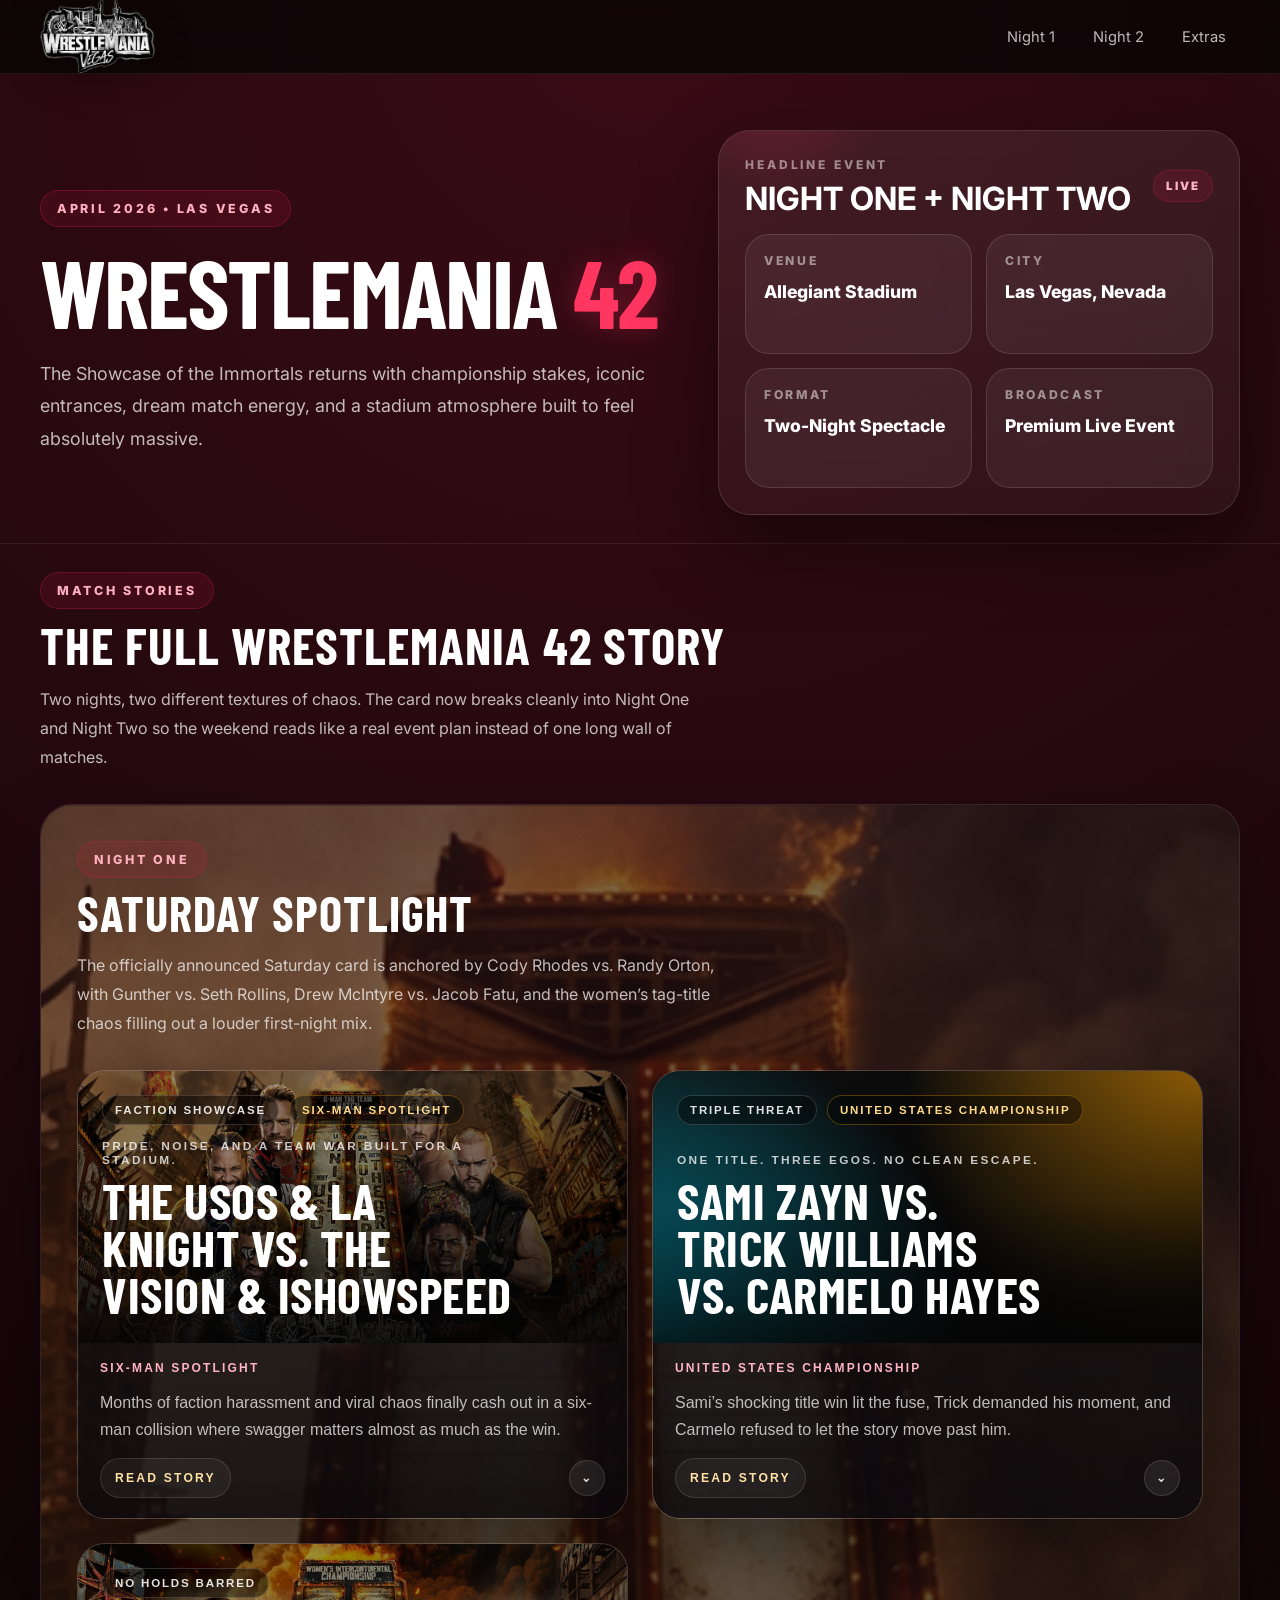
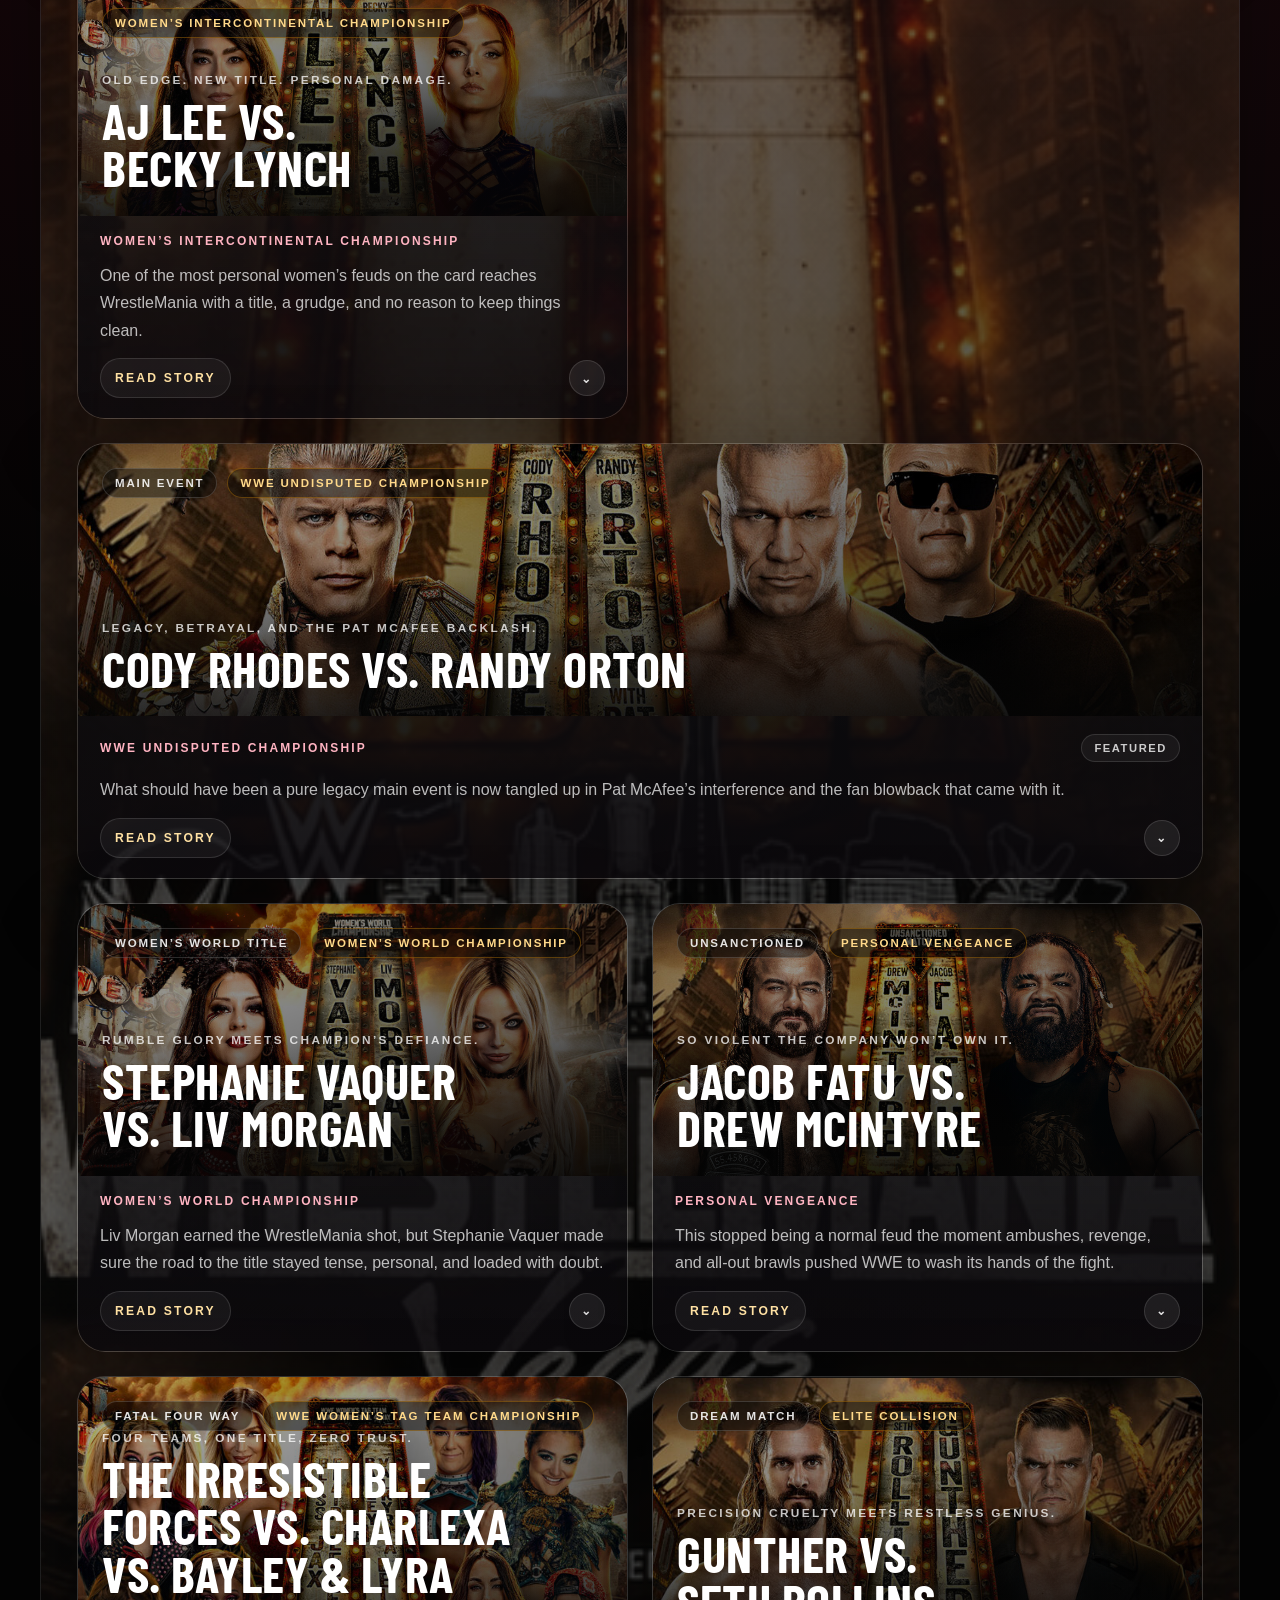
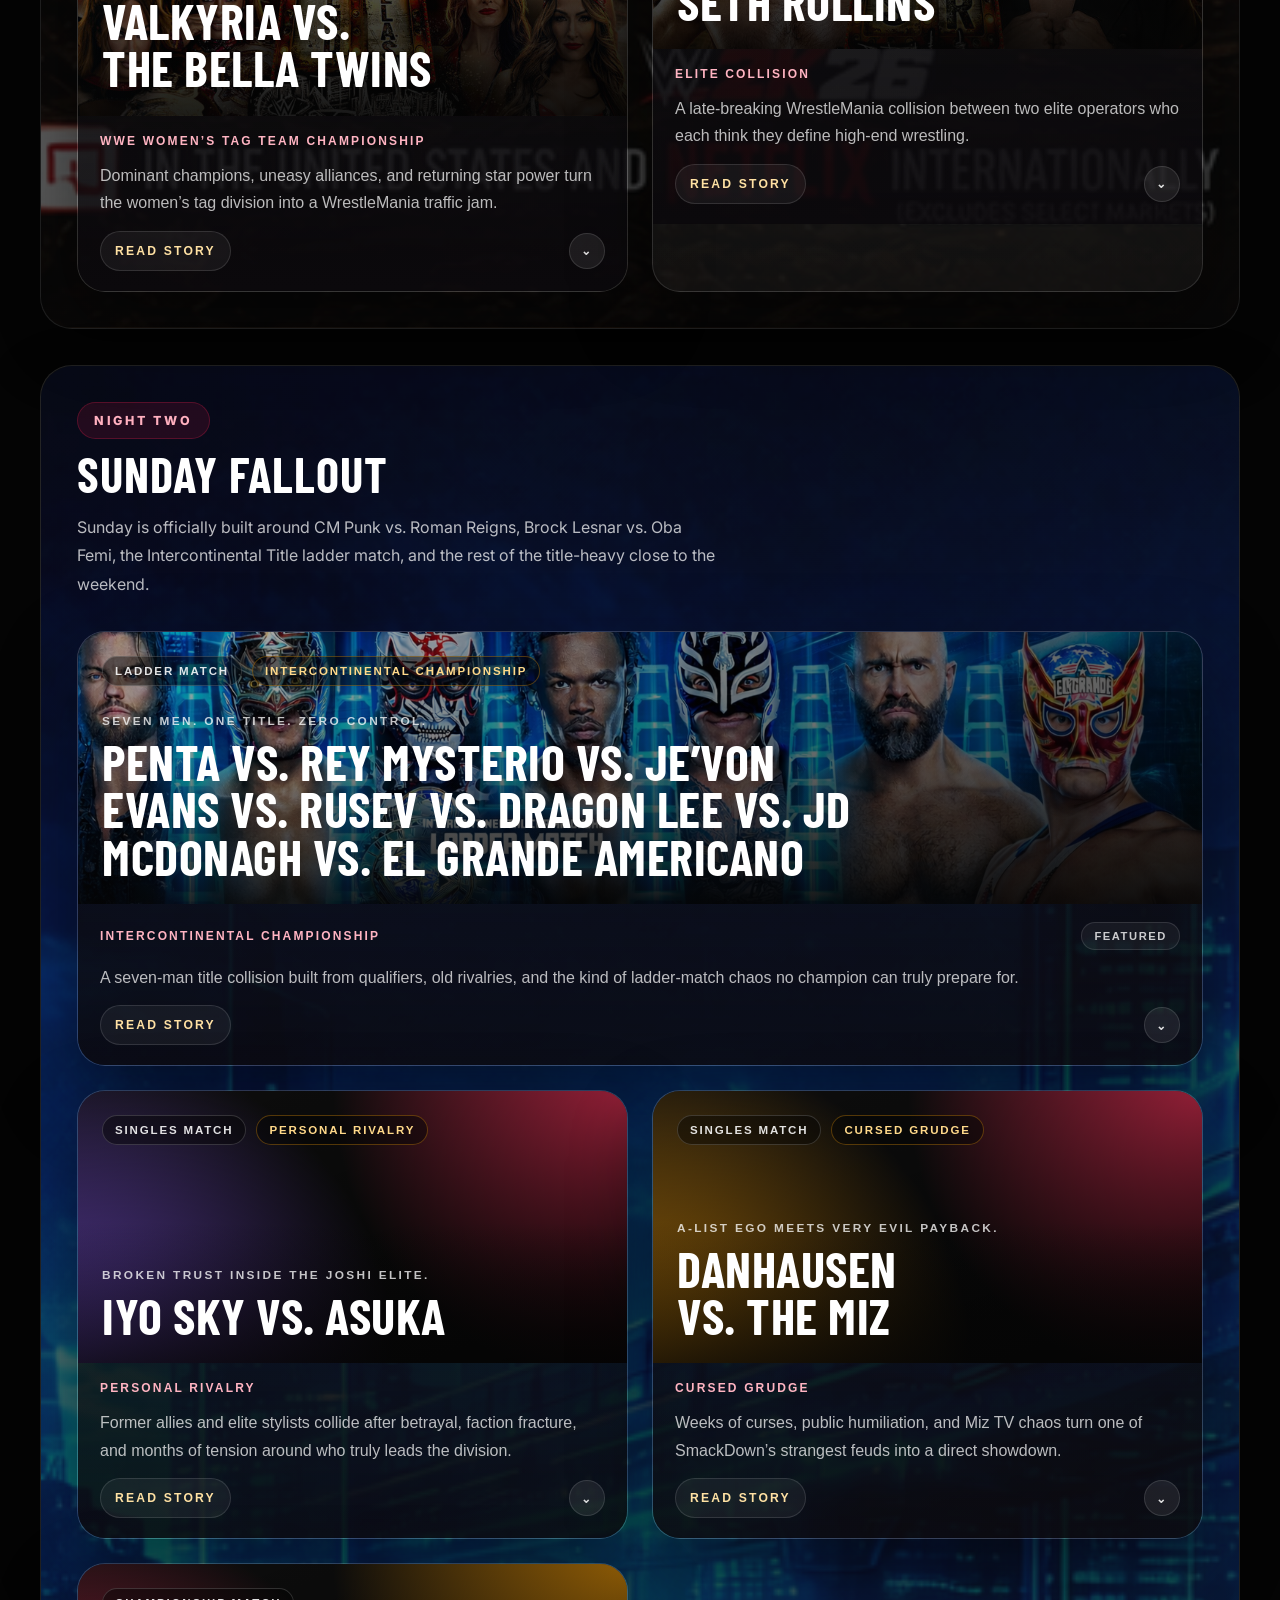
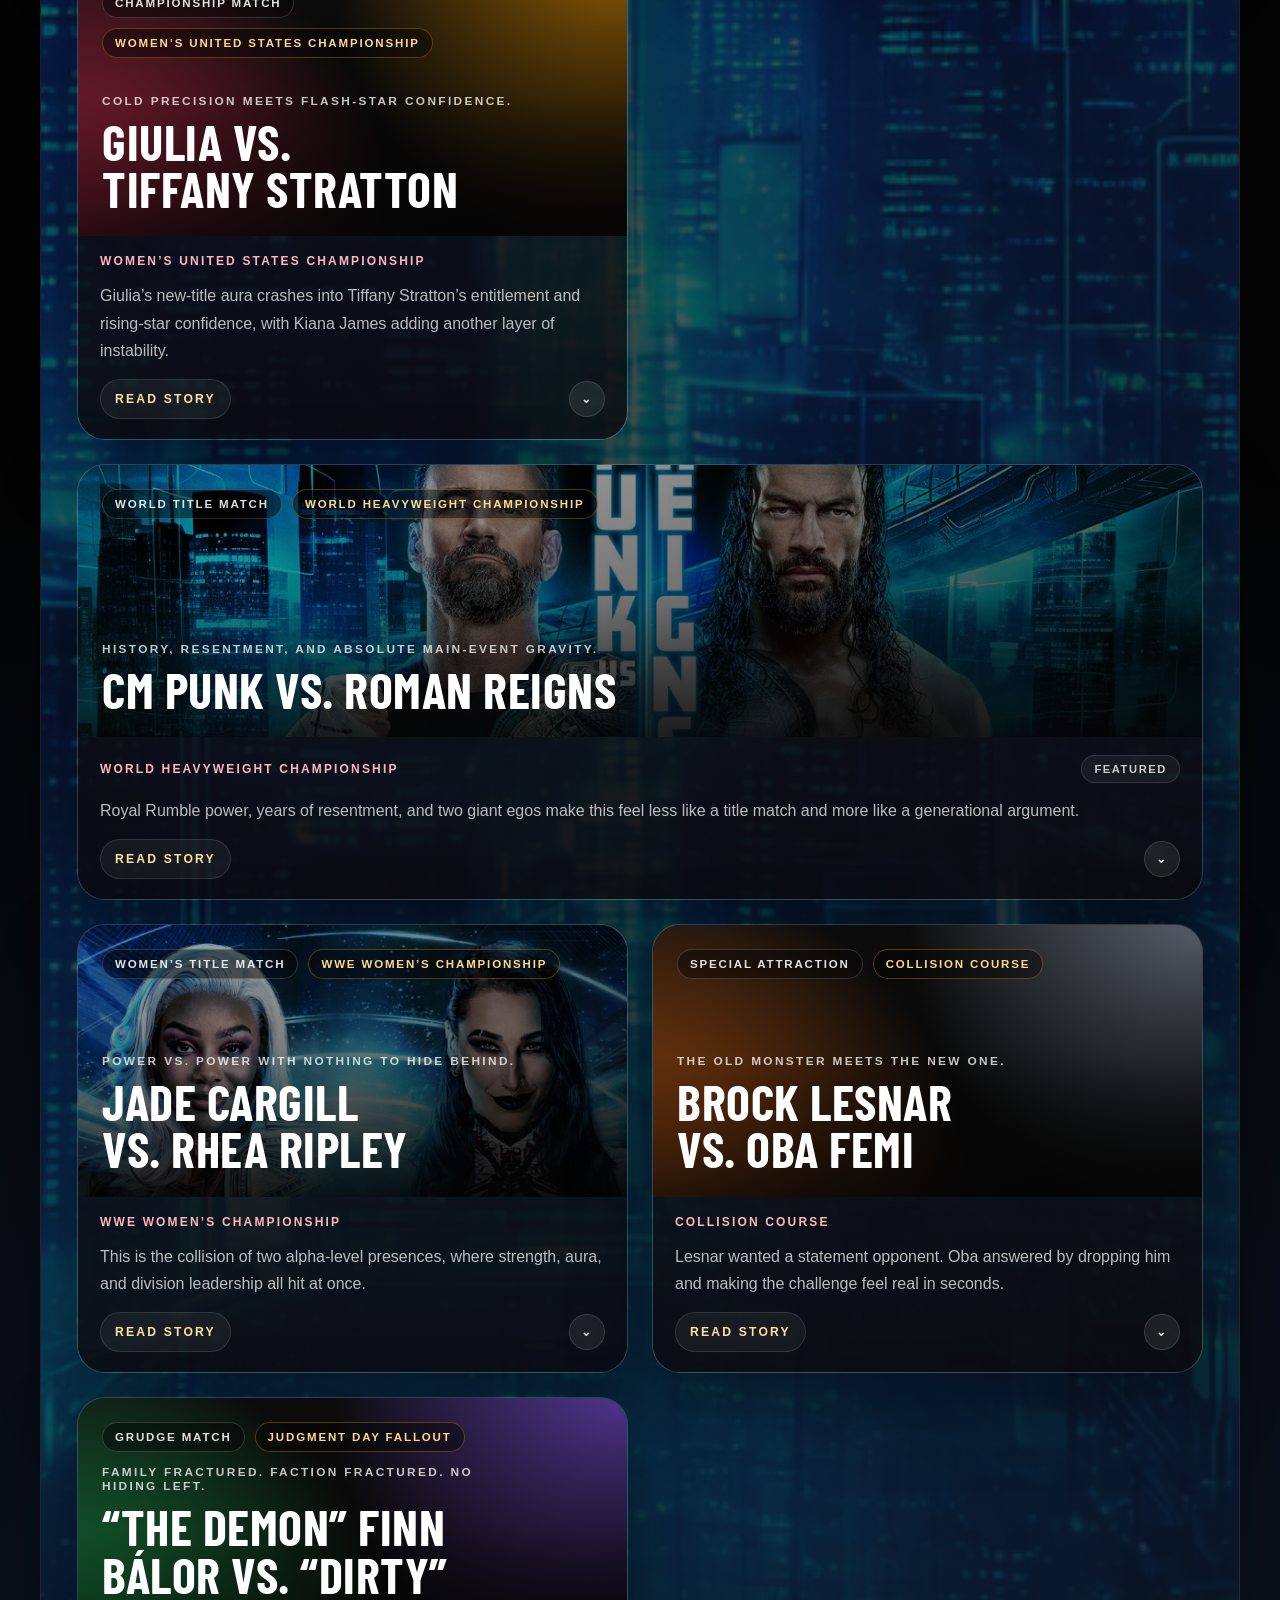
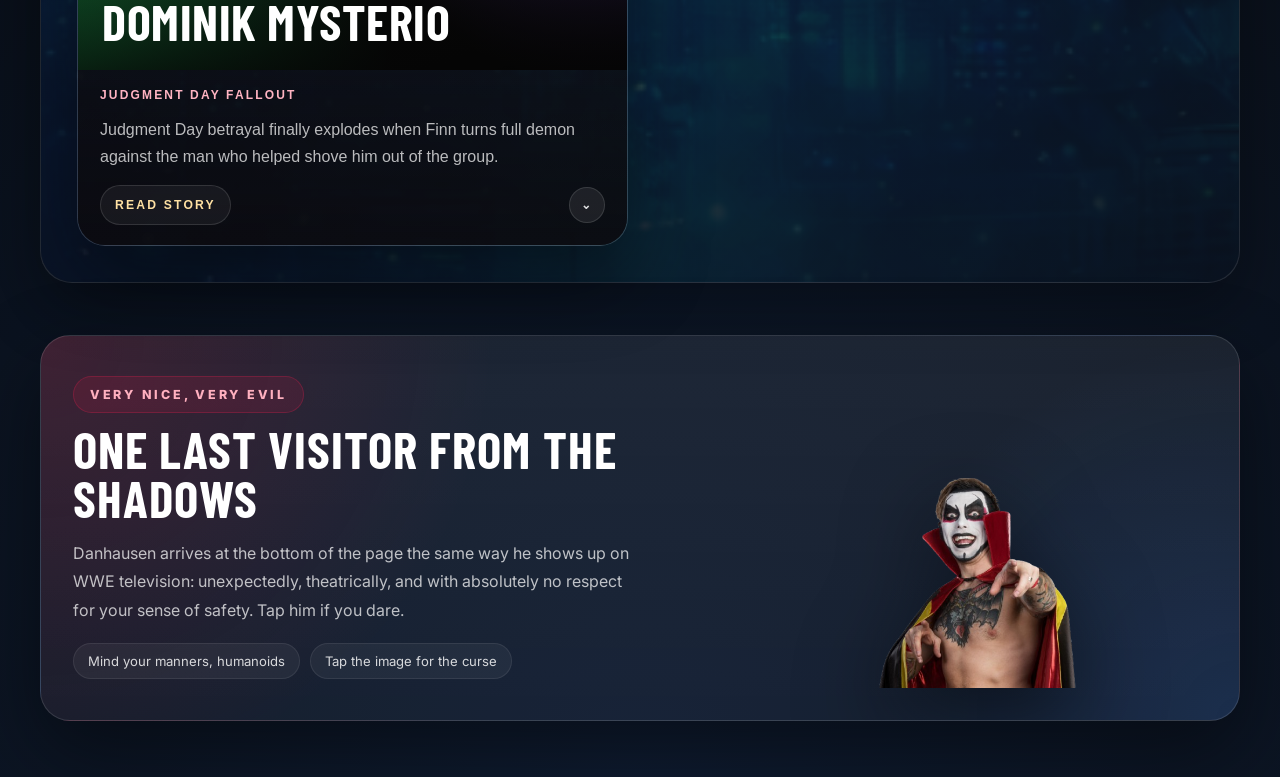
==== index.html @ 97a8e495 "Remove hero CTA buttons" ====
<!DOCTYPE html>
<html lang="en">
<head>
  <meta charset="UTF-8" />
  <meta name="viewport" content="width=device-width, initial-scale=1.0" />
  <title>WrestleMania 42</title>
  <link rel="stylesheet" href="styles.css" />
</head>
<body>
  <header class="topbar">
    <div class="container topbar-inner">
      <a href="#top" class="brand">
        <img src="Assets/wm42.logo.png" alt="WrestleMania 42 Las Vegas logo" class="brand-logo" />
      </a>
      <nav class="nav" aria-label="Page sections">
        <a href="#night-one">Night 1</a>
        <a href="#night-two">Night 2</a>
        <a href="#experience">Extras</a>
      </nav>
    </div>
  </header>

  <main id="top">
    <section class="hero" id="overview">
      <div class="container hero-grid">
        <div class="reveal">
          <div class="eyebrow">April 2026 • Las Vegas</div>
          <h1>WrestleMania <span class="accent">42</span></h1>
          <p class="lead">
            The Showcase of the Immortals returns with championship stakes, iconic entrances,
            dream match energy, and a stadium atmosphere built to feel absolutely massive.
          </p>
        </div>

        <aside class="hero-card reveal" aria-label="Event details card">
          <div class="hero-card-top">
            <div>
              <p>Headline Event</p>
              <h2 style="margin:10px 0 0; font-size: 2rem; line-height:1.05; text-transform: uppercase;">Night One + Night Two</h2>
            </div>
            <div class="live-pill">Live</div>
          </div>

          <div class="detail-grid">
            <div class="detail-box">
              <p class="label">Venue</p>
              <p class="value">Allegiant Stadium</p>
            </div>
            <div class="detail-box">
              <p class="label">City</p>
              <p class="value">Las Vegas, Nevada</p>
            </div>
            <div class="detail-box">
              <p class="label">Format</p>
              <p class="value">Two-Night Spectacle</p>
            </div>
            <div class="detail-box">
              <p class="label">Broadcast</p>
              <p class="value">Premium Live Event</p>
            </div>
          </div>
        </aside>
      </div>
    </section>

    <section class="section" id="matches">
      <div class="container">
        <div class="story-section-intro reveal">
          <div class="eyebrow">Match Stories</div>
          <h2>The Full WrestleMania 42 Story</h2>
          <p>Two nights, two different textures of chaos. The card now breaks cleanly into Night One and Night Two so the weekend reads like a real event plan instead of one long wall of matches.</p>
        </div>

        <div id="matchStories" aria-label="WrestleMania 42 match stories"></div>
      </div>
    </section>

    <section class="curse-section" id="experience">
      <div class="container">
        <div class="curse-panel reveal">
          <div class="curse-copy">
            <div class="eyebrow">Very Nice, Very Evil</div>
            <h2>One Last Visitor From The Shadows</h2>
            <p>
              Danhausen arrives at the bottom of the page the same way he shows up on WWE television:
              unexpectedly, theatrically, and with absolutely no respect for your sense of safety.
              Tap him if you dare.
            </p>
            <div class="story-meta">
              <span>Mind your manners, humanoids</span>
              <span>Tap the image for the curse</span>
            </div>
          </div>
          <div class="curse-figure">
            <div class="curse-bats" id="curseBats" aria-hidden="true">
              <span class="curse-bat bat-1"></span>
              <span class="curse-bat bat-2"></span>
              <span class="curse-bat bat-3"></span>
              <span class="curse-bat bat-4"></span>
              <span class="curse-bat bat-5"></span>
              <span class="curse-bat bat-6"></span>
            </div>
            <button class="curse-trigger" id="curseTrigger" type="button" aria-describedby="curseCallout">
              <img src="Assets/Danhausen_pointing.png" alt="Danhausen pointing at the viewer" />
            </button>
            <audio id="curseAudio" preload="auto">
              <source src="Assets/audio/danhausen-you-are-cursed.mp3" type="audio/mpeg" />
            </audio>
            <div class="curse-callout" id="curseCallout" aria-live="polite">You are cursed!</div>
          </div>
        </div>
      </div>
    </section>
  </main>

  <script src="script.js"></script>
</body>
</html>
---- styles.css ----
@import url('https://fonts.googleapis.com/css2?family=Barlow+Condensed:wght@600;700;800&family=Inter:wght@400;500;700;800&display=swap');

:root {
  --bg: #050505;
  --bg-elevated: #101010;
  --panel: rgba(255, 255, 255, 0.06);
  --panel-strong: rgba(255, 255, 255, 0.09);
  --border: rgba(255, 255, 255, 0.12);
  --text: #ffffff;
  --muted: rgba(255, 255, 255, 0.72);
  --soft: rgba(255, 255, 255, 0.5);
  --red: #e11d48;
  --red-bright: #ff365f;
  --blue: #3b82f6;
  --gold: #f59e0b;
  --space-1: 8px;
  --space-2: 12px;
  --space-3: 16px;
  --space-4: 24px;
  --space-5: 32px;
  --space-6: 48px;
  --shadow: 0 30px 80px rgba(0, 0, 0, 0.45);
  --radius-xl: 32px;
  --radius-lg: 24px;
  --radius-md: 18px;
  --max: 1200px;
}

* {
  box-sizing: border-box;
}

html {
  scroll-behavior: smooth;
}

body {
  margin: 0;
  font-family: "Inter", Arial, Helvetica, sans-serif;
  background:
    radial-gradient(circle at top, rgba(225, 29, 72, 0.24), transparent 32%),
    radial-gradient(circle at bottom, rgba(59, 130, 246, 0.18), transparent 28%),
    var(--bg);
  color: var(--text);
}

a {
  color: inherit;
  text-decoration: none;
}

.container {
  width: min(calc(100% - 32px), var(--max));
  margin: 0 auto;
}

.topbar {
  position: sticky;
  top: 0;
  z-index: 20;
  backdrop-filter: blur(16px);
  background: rgba(5, 5, 5, 0.72);
  border-bottom: 1px solid rgba(255, 255, 255, 0.08);
}

.topbar-inner {
  display: flex;
  align-items: center;
  justify-content: space-between;
  gap: 16px;
  min-height: 72px;
}

.brand {
  display: inline-flex;
  align-items: center;
  flex: 0 0 auto;
  max-width: clamp(84px, 9vw, 117px);
}

.brand-logo {
  display: block;
  width: 100%;
  height: auto;
  object-fit: contain;
  filter: drop-shadow(0 10px 18px rgba(0, 0, 0, 0.35));
}

.nav {
  display: flex;
  gap: 10px;
  flex-wrap: wrap;
}

.nav a {
  color: var(--muted);
  font-size: 0.92rem;
  padding: 10px 14px;
  border-radius: 999px;
  transition: 0.2s ease;
}

.nav a:hover {
  background: rgba(255, 255, 255, 0.06);
  color: var(--text);
}

.hero {
  padding: 56px 0 28px;
  border-bottom: 1px solid rgba(255, 255, 255, 0.08);
}

.hero-grid {
  display: grid;
  grid-template-columns: 1.1fr 0.9fr;
  gap: 40px;
  align-items: center;
}

.eyebrow {
  display: inline-flex;
  align-items: center;
  gap: 8px;
  padding: 10px 16px;
  border-radius: 999px;
  background: rgba(225, 29, 72, 0.12);
  border: 1px solid rgba(225, 29, 72, 0.28);
  color: #ffb0bf;
  font-size: 0.78rem;
  font-weight: 800;
  text-transform: uppercase;
  letter-spacing: 0.22em;
}

h1 {
  margin: 18px 0 0;
  font-family: "Barlow Condensed", Impact, sans-serif;
  font-size: clamp(3rem, 8vw, 6rem);
  line-height: 0.95;
  text-transform: uppercase;
  letter-spacing: -0.02em;
}

.accent {
  color: var(--red-bright);
  text-shadow: 0 0 28px rgba(255, 54, 95, 0.3);
}

.hero p.lead {
  margin: 22px 0 0;
  max-width: 720px;
  font-size: 1.12rem;
  line-height: 1.8;
  color: var(--muted);
}

.hero-card {
  position: relative;
  padding: 26px;
  border-radius: var(--radius-xl);
  background: linear-gradient(180deg, rgba(255,255,255,0.07), rgba(255,255,255,0.04));
  border: 1px solid var(--border);
  box-shadow: var(--shadow);
  overflow: hidden;
}

.hero-card::before {
  content: "";
  position: absolute;
  inset: -40% auto auto -10%;
  width: 220px;
  height: 220px;
  background: radial-gradient(circle, rgba(255, 54, 95, 0.18), transparent 70%);
  pointer-events: none;
}

.hero-card-top {
  display: flex;
  align-items: center;
  justify-content: space-between;
  gap: 16px;
  margin-bottom: 18px;
}

.hero-card-top p {
  margin: 0;
  color: var(--soft);
  text-transform: uppercase;
  letter-spacing: 0.24em;
  font-size: 0.75rem;
  font-weight: 800;
}

.live-pill {
  padding: 8px 12px;
  border-radius: 999px;
  background: rgba(225, 29, 72, 0.12);
  border: 1px solid rgba(225, 29, 72, 0.24);
  color: #ffb4c2;
  font-size: 0.72rem;
  text-transform: uppercase;
  letter-spacing: 0.18em;
  font-weight: 900;
}

.detail-grid {
  display: grid;
  grid-template-columns: repeat(2, 1fr);
  gap: 14px;
}

.detail-box,
.match-card,
.info-panel,
.cta-panel {
  background: var(--panel);
  border: 1px solid var(--border);
  border-radius: var(--radius-lg);
  backdrop-filter: blur(14px);
}

.detail-box {
  padding: 18px;
  min-height: 120px;
}

.label {
  margin: 0;
  font-size: 0.76rem;
  color: var(--soft);
  text-transform: uppercase;
  letter-spacing: 0.22em;
  font-weight: 800;
}

.value {
  margin: 12px 0 0;
  font-size: 1.1rem;
  font-weight: 800;
  line-height: 1.35;
}

.section {
  padding: 28px 0;
}

.section-head {
  display: flex;
  align-items: end;
  justify-content: space-between;
  gap: 20px;
  margin-bottom: 24px;
}

.section-head h2 {
  margin: 10px 0 0;
  font-family: "Barlow Condensed", Impact, sans-serif;
  font-size: clamp(2rem, 4vw, 3rem);
  line-height: 1;
  text-transform: uppercase;
  letter-spacing: 0.01em;
}

.section-head p {
  max-width: 520px;
  color: var(--soft);
  line-height: 1.7;
  margin: 0;
}

.story-section-intro {
  max-width: 760px;
  margin-bottom: var(--space-5);
}

.story-section-intro h2 {
  margin: var(--space-2) 0 0;
  font-family: "Barlow Condensed", Impact, sans-serif;
  font-size: clamp(2.4rem, 4vw, 3.8rem);
  line-height: 0.95;
  letter-spacing: 0.02em;
  text-transform: uppercase;
}

.story-section-intro p {
  margin: var(--space-3) 0 0;
  color: var(--muted);
  line-height: 1.8;
  max-width: 680px;
}

.story-grid {
  display: grid;
  grid-template-columns: repeat(2, minmax(0, 1fr));
  gap: 20px;
}

#matchStories {
  display: grid;
  gap: 36px;
}

.match-night {
  position: relative;
  display: grid;
  gap: 32px;
  padding: 36px;
  border-radius: 32px;
  border: 1px solid rgba(255, 255, 255, 0.08);
  background:
    linear-gradient(180deg, rgba(255,255,255,0.03), rgba(255,255,255,0.015)),
    rgba(255, 255, 255, 0.02);
  box-shadow: 0 24px 64px rgba(0, 0, 0, 0.32);
}

.match-night::before {
  content: "";
  position: absolute;
  inset: 0;
  border-radius: inherit;
  pointer-events: none;
  opacity: 0.58;
  background:
    linear-gradient(120deg, rgba(5,5,5,0.2), rgba(5,5,5,0.64)),
    var(--night-image);
  background-size: cover;
  background-position: center;
}

.match-night > * {
  position: relative;
  z-index: 1;
}

.match-night-night-one {
  --night-image: url('Assets/WM-42-NightOne-BG.png');
}

.match-night-night-two {
  --night-image: url('Assets/WM-42-NightTwo-BG.png');
}

.match-night-header {
  display: grid;
  grid-template-columns: 1fr;
  gap: 16px;
  align-items: start;
  max-width: 760px;
}

.match-night-header h3 {
  margin: 12px 0 0;
  font-family: "Barlow Condensed", Impact, sans-serif;
  font-size: clamp(2rem, 3.8vw, 3.4rem);
  line-height: 0.94;
  letter-spacing: 0.02em;
  text-transform: uppercase;
}

.match-night-header p {
  margin: 0;
  max-width: 640px;
  color: var(--muted);
  line-height: 1.8;
}

.match-night .story-grid {
  gap: 24px;
}

.story-card {
  position: relative;
  display: flex;
  flex-direction: column;
  min-width: 0;
  overflow: hidden;
  border-radius: 28px;
  border: 1px solid var(--border);
  background: linear-gradient(180deg, rgba(255,255,255,0.08), rgba(255,255,255,0.04));
  box-shadow: var(--shadow);
  transition: border-color 0.22s ease, box-shadow 0.22s ease, transform 0.22s ease;
}

.story-card.featured {
  grid-column: span 2;
}

.story-card.is-open {
  border-color: rgba(255,255,255,0.28);
  box-shadow: 0 28px 90px rgba(0, 0, 0, 0.58);
  transform: translateY(-2px);
}

.story-card-toggle {
  display: grid;
  width: 100%;
  padding: 0;
  border: 0;
  color: inherit;
  cursor: pointer;
  text-align: left;
  background: transparent;
}

.story-card-toggle:focus-visible {
  outline: 3px solid rgba(255,255,255,0.36);
  outline-offset: -3px;
}

.story-graphic {
  position: relative;
  display: flex;
  flex-direction: column;
  justify-content: space-between;
  min-height: 272px;
  padding: 24px;
  background:
    linear-gradient(160deg, rgba(0,0,0,0.18), rgba(0,0,0,0.78)),
    radial-gradient(circle at top right, var(--accent-2, rgba(59,130,246,0.55)), transparent 48%),
    radial-gradient(circle at bottom left, var(--accent-1, rgba(255,54,95,0.55)), transparent 52%),
    var(--bg-elevated);
  background-size: cover;
  background-position: var(--graphic-position, center);
  transition: transform 0.22s ease, filter 0.22s ease, min-height 0.22s ease;
}

.story-graphic::after {
  content: "";
  position: absolute;
  inset: auto 0 0;
  height: 52%;
  background: linear-gradient(180deg, rgba(5,5,5,0), rgba(5,5,5,0.7));
  pointer-events: none;
}

.story-card-toggle:hover .story-graphic {
  transform: scale(1.015);
  filter: saturate(1.08);
}

.story-chip-row {
  position: relative;
  z-index: 1;
  display: flex;
  flex-wrap: wrap;
  gap: 10px;
}

.story-chip {
  display: inline-flex;
  align-items: center;
  gap: 8px;
  padding: 8px 12px;
  border-radius: 999px;
  border: 1px solid rgba(255,255,255,0.16);
  background: rgba(5, 5, 5, 0.46);
  color: rgba(255,255,255,0.88);
  font-size: 0.72rem;
  font-weight: 800;
  letter-spacing: 0.16em;
  text-transform: uppercase;
}

.story-chip.gold {
  border-color: rgba(245, 158, 11, 0.32);
  color: #ffd98a;
}

.story-graphic-copy {
  position: relative;
  z-index: 1;
  max-width: 84%;
}

.story-kicker {
  margin: 0 0 10px;
  color: rgba(255,255,255,0.76);
  font-size: 0.74rem;
  font-weight: 700;
  letter-spacing: 0.2em;
  text-transform: uppercase;
}

.story-graphic-copy h3 {
  margin: 0;
  font-family: "Barlow Condensed", Impact, sans-serif;
  font-size: clamp(2rem, 4vw, 3.15rem);
  line-height: 0.94;
  letter-spacing: 0.01em;
  text-transform: uppercase;
  text-wrap: balance;
}

.story-card-body {
  display: grid;
  gap: 14px;
  padding: 18px 22px 20px;
  background:
    linear-gradient(180deg, rgba(12, 8, 12, 0.2), rgba(12, 8, 12, 0.5)),
    rgba(7, 7, 9, 0.68);
}

.story-card-body-top {
  display: flex;
  align-items: center;
  justify-content: space-between;
  gap: 12px;
  flex-wrap: wrap;
}

.story-summary-label {
  display: inline-flex;
  align-items: center;
  gap: 8px;
  color: #ffb4c2;
  font-size: 0.75rem;
  letter-spacing: 0.18em;
  text-transform: uppercase;
}

.story-feature-flag {
  display: inline-flex;
  align-items: center;
  min-height: 28px;
  padding: 0 12px;
  border-radius: 999px;
  border: 1px solid rgba(255,255,255,0.12);
  background: rgba(255,255,255,0.05);
  color: rgba(255,255,255,0.78);
  font-size: 0.7rem;
  font-weight: 800;
  letter-spacing: 0.14em;
  text-transform: uppercase;
}

.story-hook {
  margin: 0;
  color: var(--muted);
  font-size: 1rem;
  line-height: 1.72;
  display: -webkit-box;
  -webkit-box-orient: vertical;
  -webkit-line-clamp: 3;
  overflow: hidden;
}

.story-card.is-open .story-hook {
  display: block;
  -webkit-line-clamp: unset;
  overflow: visible;
}

.story-card-footer {
  display: flex;
  align-items: center;
  justify-content: space-between;
  gap: 16px;
  color: rgba(255,255,255,0.86);
  font-size: 0.78rem;
  font-weight: 800;
  letter-spacing: 0.12em;
  text-transform: uppercase;
}

.story-card-footer strong {
  color: #ffe1a3;
  font-size: 0.76rem;
  letter-spacing: 0.18em;
}

.story-toggle-label {
  display: inline-flex;
  align-items: center;
  min-height: 40px;
  padding: 0 14px;
  border-radius: 999px;
  border: 1px solid rgba(255,255,255,0.12);
  background: rgba(255,255,255,0.05);
  min-width: 122px;
}

.story-chevron {
  display: grid;
  place-items: center;
  width: 36px;
  height: 36px;
  border-radius: 999px;
  border: 1px solid rgba(255,255,255,0.12);
  background: rgba(255,255,255,0.08);
  transition: transform 0.2s ease, background 0.2s ease, border-color 0.2s ease;
}

.story-card.is-open .story-chevron {
  transform: rotate(180deg);
  background: rgba(255,255,255,0.16);
  border-color: rgba(255,255,255,0.2);
}

.story-panel {
  display: grid;
  gap: 18px;
  padding: 0 22px 24px;
  background:
    linear-gradient(180deg, rgba(255,255,255,0.03), rgba(255,255,255,0)),
    rgba(3, 3, 5, 0.28);
}

.story-panel[hidden] {
  display: none !important;
}

.story-divider {
  height: 1px;
  background: linear-gradient(90deg, rgba(255,255,255,0), rgba(255,255,255,0.24), rgba(255,255,255,0));
}

.story-copy-grid {
  display: grid;
  grid-template-columns: repeat(2, minmax(0, 1fr));
  gap: 18px;
}

.story-block {
  padding: 20px;
  border-radius: 20px;
  border: 1px solid rgba(255,255,255,0.1);
  background: rgba(255,255,255,0.05);
}

.story-block h5 {
  margin: 0 0 10px;
  color: #ffd98a;
  font-size: 0.8rem;
  font-weight: 900;
  letter-spacing: 0.18em;
  text-transform: uppercase;
}

.story-block p,
.story-block li {
  margin: 0;
  color: var(--muted);
  line-height: 1.8;
}

.story-stakes {
  margin: 0;
  display: grid;
  gap: 10px;
  padding-left: 18px;
}

.story-meta {
  display: flex;
  flex-wrap: wrap;
  gap: 10px;
  align-content: start;
}

.story-copy-grid .story-meta {
  grid-column: 1 / -1;
}

.story-meta span {
  display: inline-flex;
  align-items: center;
  min-height: 36px;
  padding: 0 14px;
  border-radius: 999px;
  border: 1px solid rgba(255,255,255,0.08);
  background: rgba(255,255,255,0.05);
  color: rgba(255,255,255,0.82);
  font-size: 0.82rem;
  line-height: 1.4;
}

.curse-section {
  padding: 24px 0 56px;
}

.curse-panel {
  position: relative;
  display: grid;
  grid-template-columns: minmax(0, 1.15fr) minmax(280px, 0.85fr);
  gap: 24px;
  align-items: center;
  padding: 32px;
  overflow: hidden;
  border-radius: 30px;
  border: 1px solid rgba(255,255,255,0.12);
  background:
    radial-gradient(circle at top left, rgba(225, 29, 72, 0.18), transparent 36%),
    radial-gradient(circle at bottom right, rgba(59, 130, 246, 0.16), transparent 30%),
    linear-gradient(180deg, rgba(255,255,255,0.07), rgba(255,255,255,0.04));
  box-shadow: var(--shadow);
}

.curse-copy {
  position: relative;
  z-index: 1;
}

.curse-copy h2 {
  margin: 12px 0 0;
  font-family: "Barlow Condensed", Impact, sans-serif;
  font-size: clamp(2.2rem, 4vw, 3.6rem);
  line-height: 0.95;
  letter-spacing: 0.02em;
  text-transform: uppercase;
}

.curse-copy p {
  margin: 16px 0 0;
  max-width: 560px;
  color: var(--muted);
  line-height: 1.8;
}

.curse-copy .story-meta {
  margin-top: 18px;
}

.curse-figure {
  position: relative;
  display: flex;
  justify-content: center;
  align-items: end;
  min-height: 320px;
  isolation: isolate;
}

.curse-trigger {
  position: relative;
  z-index: 2;
  display: inline-flex;
  align-items: end;
  justify-content: center;
  width: min(100%, 320px);
  padding: 0;
  border: 0;
  background: transparent;
  cursor: pointer;
}

.curse-trigger img {
  display: block;
  width: 100%;
  height: auto;
  object-fit: contain;
  filter: drop-shadow(0 26px 42px rgba(0, 0, 0, 0.5));
  transition: transform 180ms ease;
}

.curse-trigger:hover img,
.curse-trigger:focus-visible img {
  transform: translateY(-4px) scale(1.02);
}

.curse-trigger:focus-visible {
  outline: 3px solid rgba(255,255,255,0.3);
  outline-offset: 6px;
  border-radius: 24px;
}

.curse-bats {
  position: absolute;
  inset: -18px;
  pointer-events: none;
  opacity: 0;
  z-index: 1;
}

.curse-bats.is-active {
  opacity: 1;
}

.curse-bat {
  --start-angle: 0deg;
  --radius: 132px;
  --scale: 1;
  --duration: 1600ms;
  --delay: 0ms;
  position: absolute;
  top: 50%;
  left: 50%;
  width: 42px;
  height: 24px;
  margin: -12px 0 0 -21px;
  opacity: 0;
  transform-origin: center center;
}

.curse-bat::before {
  content: "";
  position: absolute;
  inset: 0;
  background: linear-gradient(180deg, #101010, #050505);
  clip-path: polygon(
    0% 54%,
    9% 44%,
    18% 35%,
    29% 25%,
    39% 33%,
    46% 12%,
    50% 0%,
    54% 12%,
    61% 33%,
    71% 25%,
    82% 35%,
    91% 44%,
    100% 54%,
    88% 58%,
    80% 66%,
    73% 73%,
    66% 67%,
    58% 73%,
    50% 100%,
    42% 73%,
    34% 67%,
    27% 73%,
    20% 66%,
    12% 58%
  );
  filter: drop-shadow(0 3px 6px rgba(0, 0, 0, 0.25));
  transform-origin: center center;
}

.curse-bats.is-active .curse-bat {
  animation: bat-orbit var(--duration) linear var(--delay) forwards;
}

.curse-bats.is-active .curse-bat::before {
  animation: bat-flap 180ms ease-in-out var(--delay) 10 alternate;
}

.bat-1 {
  --start-angle: 0deg;
  --radius: 136px;
  --scale: 1;
  --duration: 1500ms;
  --delay: 0ms;
}

.bat-2 {
  --start-angle: 58deg;
  --radius: 126px;
  --scale: 0.92;
  --duration: 1640ms;
  --delay: 90ms;
}

.bat-3 {
  --start-angle: 122deg;
  --radius: 142px;
  --scale: 1.08;
  --duration: 1720ms;
  --delay: 40ms;
}

.bat-4 {
  --start-angle: 196deg;
  --radius: 118px;
  --scale: 0.86;
  --duration: 1460ms;
  --delay: 140ms;
}

.bat-5 {
  --start-angle: 248deg;
  --radius: 130px;
  --scale: 0.96;
  --duration: 1680ms;
  --delay: 70ms;
}

.bat-6 {
  --start-angle: 312deg;
  --radius: 144px;
  --scale: 1.12;
  --duration: 1580ms;
  --delay: 120ms;
}

@keyframes bat-orbit {
  0% {
    opacity: 0;
    transform: rotate(var(--start-angle)) translateX(calc(var(--radius) * 0.66)) scale(0.3);
  }

  18% {
    opacity: 1;
  }

  50% {
    opacity: 1;
    transform: rotate(calc(var(--start-angle) + 180deg)) translateX(var(--radius)) scale(var(--scale));
  }

  100% {
    opacity: 0;
    transform: rotate(calc(var(--start-angle) + 360deg)) translateX(calc(var(--radius) + 12px)) scale(calc(var(--scale) * 0.92));
  }
}

@keyframes bat-flap {
  from {
    transform: scaleY(1) scaleX(1);
  }

  to {
    transform: scaleY(0.82) scaleX(0.94);
  }
}

.curse-callout {
  position: absolute;
  top: 8px;
  right: 12px;
  max-width: 220px;
  padding: 16px 18px;
  border-radius: 20px;
  border: 1px solid rgba(255,255,255,0.14);
  background: linear-gradient(180deg, rgba(16,16,16,0.96), rgba(16,16,16,0.88));
  color: #fff5f5;
  font-family: "Barlow Condensed", Impact, sans-serif;
  font-size: 1.6rem;
  line-height: 0.96;
  letter-spacing: 0.03em;
  text-transform: uppercase;
  box-shadow: 0 24px 40px rgba(0, 0, 0, 0.42);
  opacity: 0;
  transform: translateY(12px) scale(0.92);
  transform-origin: bottom right;
  pointer-events: none;
  transition: opacity 180ms ease, transform 220ms ease;
}

.curse-callout::after {
  content: "";
  position: absolute;
  right: 28px;
  bottom: -12px;
  width: 22px;
  height: 22px;
  background: inherit;
  border-right: 1px solid rgba(255,255,255,0.14);
  border-bottom: 1px solid rgba(255,255,255,0.14);
  transform: rotate(45deg);
}

.curse-callout.is-active {
  opacity: 1;
  transform: translateY(0) scale(1);
}

.bottom-grid {
  display: grid;
  grid-template-columns: 1.15fr 0.85fr;
  gap: 18px;
}

.info-panel,
.cta-panel {
  padding: 28px;
}

.info-panel h2,
.cta-panel h3 {
  margin: 10px 0 0;
  font-size: clamp(1.8rem, 4vw, 2.7rem);
  line-height: 1.05;
  text-transform: uppercase;
}

.info-panel p,
.cta-panel p {
  margin: 18px 0 0;
  color: var(--muted);
  line-height: 1.8;
}

.footer {
  padding: 28px 0 48px;
  color: var(--soft);
  font-size: 0.92rem;
  text-align: center;
}

.reveal {
  opacity: 0;
  transform: translateY(18px);
  transition: opacity 0.6s ease, transform 0.6s ease;
}

.reveal.is-visible {
  opacity: 1;
  transform: translateY(0);
}

@media (max-width: 1120px) {
  .match-night .story-card.featured {
    grid-column: span 1;
  }
}

@media (max-width: 980px) {
  .hero-grid,
  .bottom-grid,
  .story-grid,
  .curse-panel {
    grid-template-columns: 1fr;
  }

  .detail-grid {
    grid-template-columns: 1fr 1fr;
  }

  .section-head {
    align-items: start;
    flex-direction: column;
  }

  .story-card.featured {
    grid-column: span 1;
  }

  .story-graphic-copy {
    max-width: 90%;
  }

  .story-copy-grid {
    grid-template-columns: 1fr;
  }

  .match-night-header {
    grid-template-columns: 1fr;
    align-items: start;
  }

  .curse-figure {
    min-height: 280px;
  }

  .curse-bat {
    width: 34px;
    height: 20px;
    margin: -10px 0 0 -17px;
  }

  .bat-1,
  .bat-2,
  .bat-3,
  .bat-4,
  .bat-5,
  .bat-6 {
    --radius: 108px;
  }

  .bat-3,
  .bat-6 {
    --radius: 118px;
  }
}

@media (max-width: 720px) {
  .topbar-inner {
    min-height: 58px;
    padding: 10px 0;
    flex-direction: row;
    align-items: center;
    justify-content: space-between;
    gap: 10px;
  }

  .nav {
    width: auto;
    flex: 1 1 auto;
    min-width: 0;
    display: flex;
    justify-content: flex-end;
    align-items: center;
    overflow: hidden;
    padding-bottom: 0;
    gap: 2px;
  }

  .nav a {
    flex: 1 1 0;
    min-width: 0;
    padding: 8px 6px;
    font-size: 0.72rem;
    text-align: center;
    border-radius: 10px;
  }

  .brand {
    max-width: 66px;
  }

  .hero {
    padding-top: 36px;
  }

  .detail-grid {
    grid-template-columns: 1fr;
  }

  .container {
    width: min(calc(100% - 20px), var(--max));
  }

  .story-graphic {
    min-height: 214px;
    padding: 18px;
    background-position: var(--graphic-position-mobile, var(--graphic-position, center));
  }

  .story-graphic-copy {
    max-width: 100%;
  }

  .story-kicker {
    margin-bottom: 8px;
    font-size: 0.68rem;
    letter-spacing: 0.18em;
  }

  .story-graphic-copy h3 {
    font-size: clamp(1.75rem, 9vw, 2.35rem);
  }

  .match-night {
    padding: 24px;
    gap: 20px;
    border-radius: 26px;
  }

  #matchStories {
    gap: 28px;
  }

  .story-card-body,
  .story-panel {
    padding-left: 18px;
    padding-right: 18px;
  }

  .story-card-body {
    gap: 12px;
    padding-top: 16px;
  }

  .story-hook {
    font-size: 0.95rem;
    line-height: 1.65;
    -webkit-line-clamp: 4;
  }

  .story-meta span {
    width: 100%;
    justify-content: center;
  }

  .curse-panel {
    padding: 24px;
  }

  .curse-callout {
    top: -8px;
    right: 0;
    max-width: 180px;
    font-size: 1.35rem;
  }

  .curse-bats {
    inset: 0;
  }

  .bat-1,
  .bat-2,
  .bat-3,
  .bat-4,
  .bat-5,
  .bat-6 {
    --radius: 86px;
  }

  .bat-3,
  .bat-6 {
    --radius: 96px;
  }
}

@media (prefers-reduced-motion: reduce) {
  .curse-bats.is-active .curse-bat,
  .curse-bats.is-active .curse-bat::before,
  .curse-bats.is-active .curse-bat::after {
    animation: none;
  }

  .curse-bats.is-active .curse-bat {
    opacity: 0.9;
  }
}
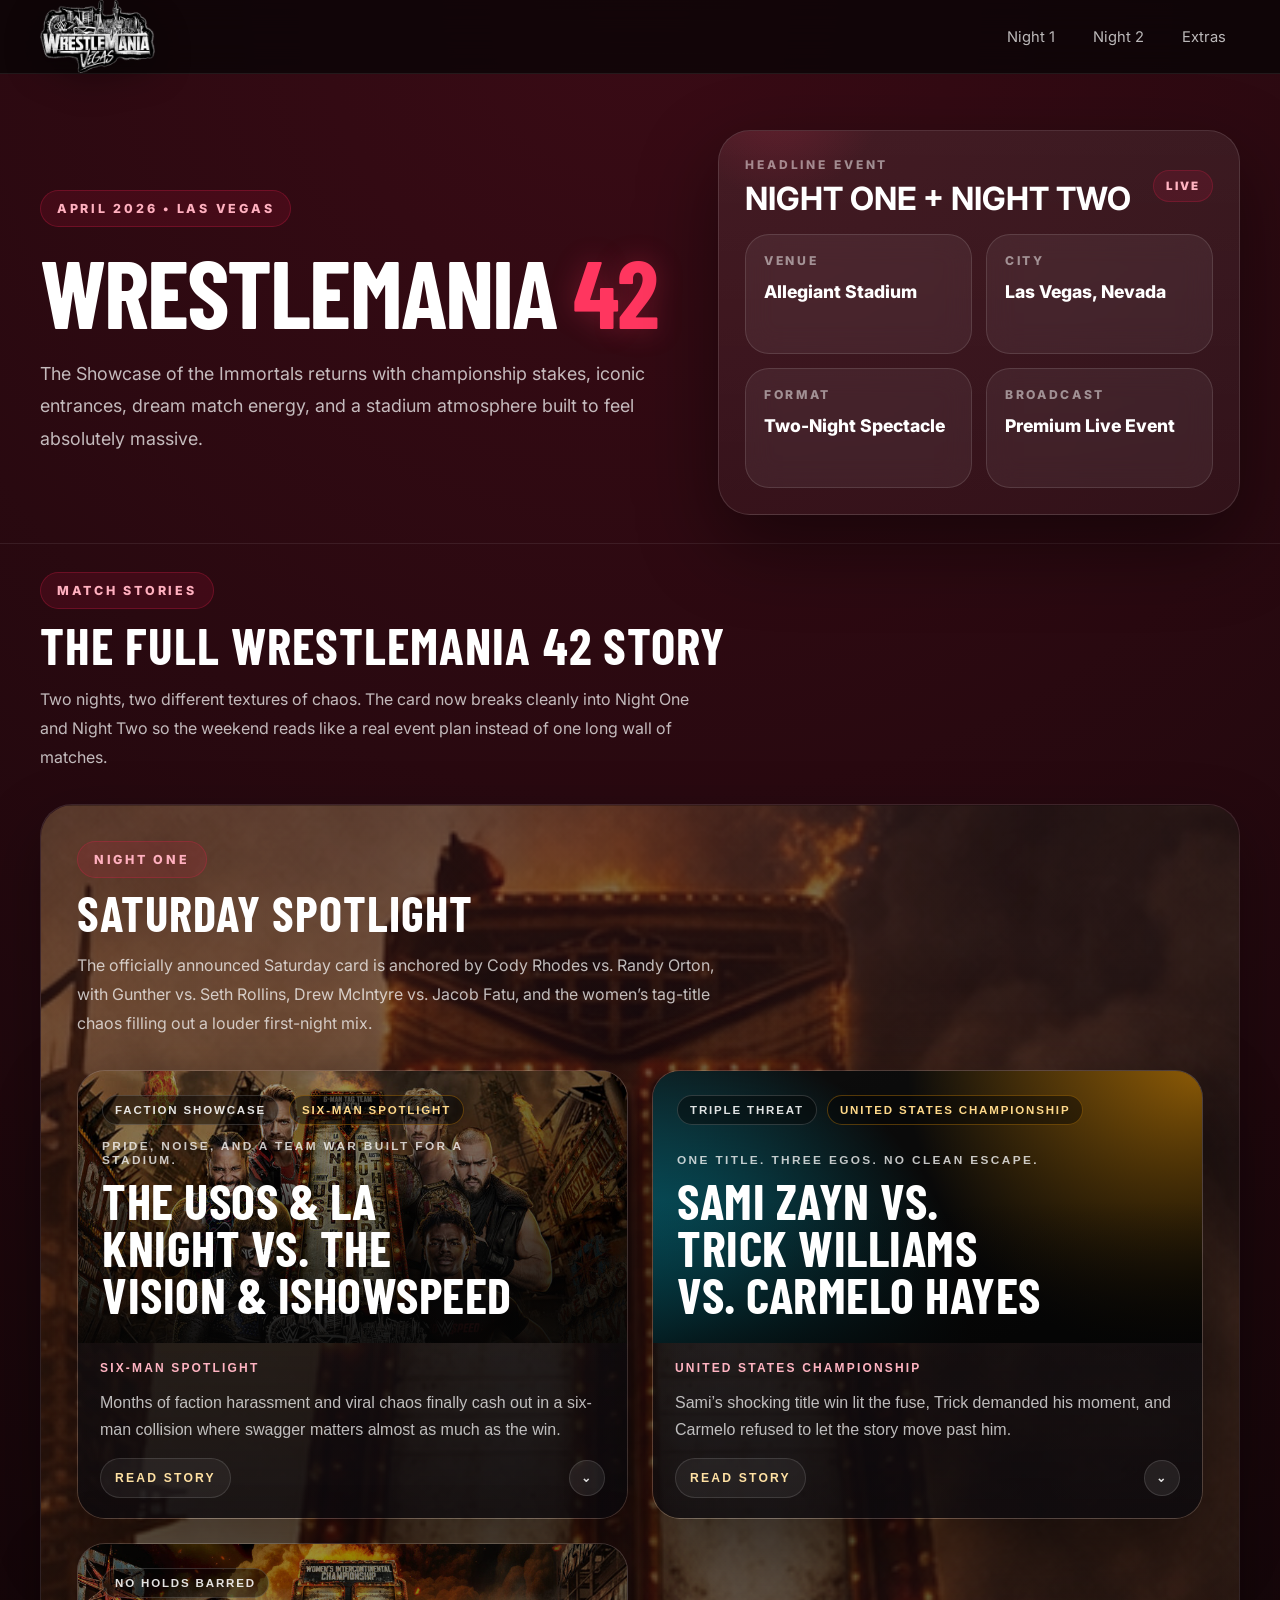
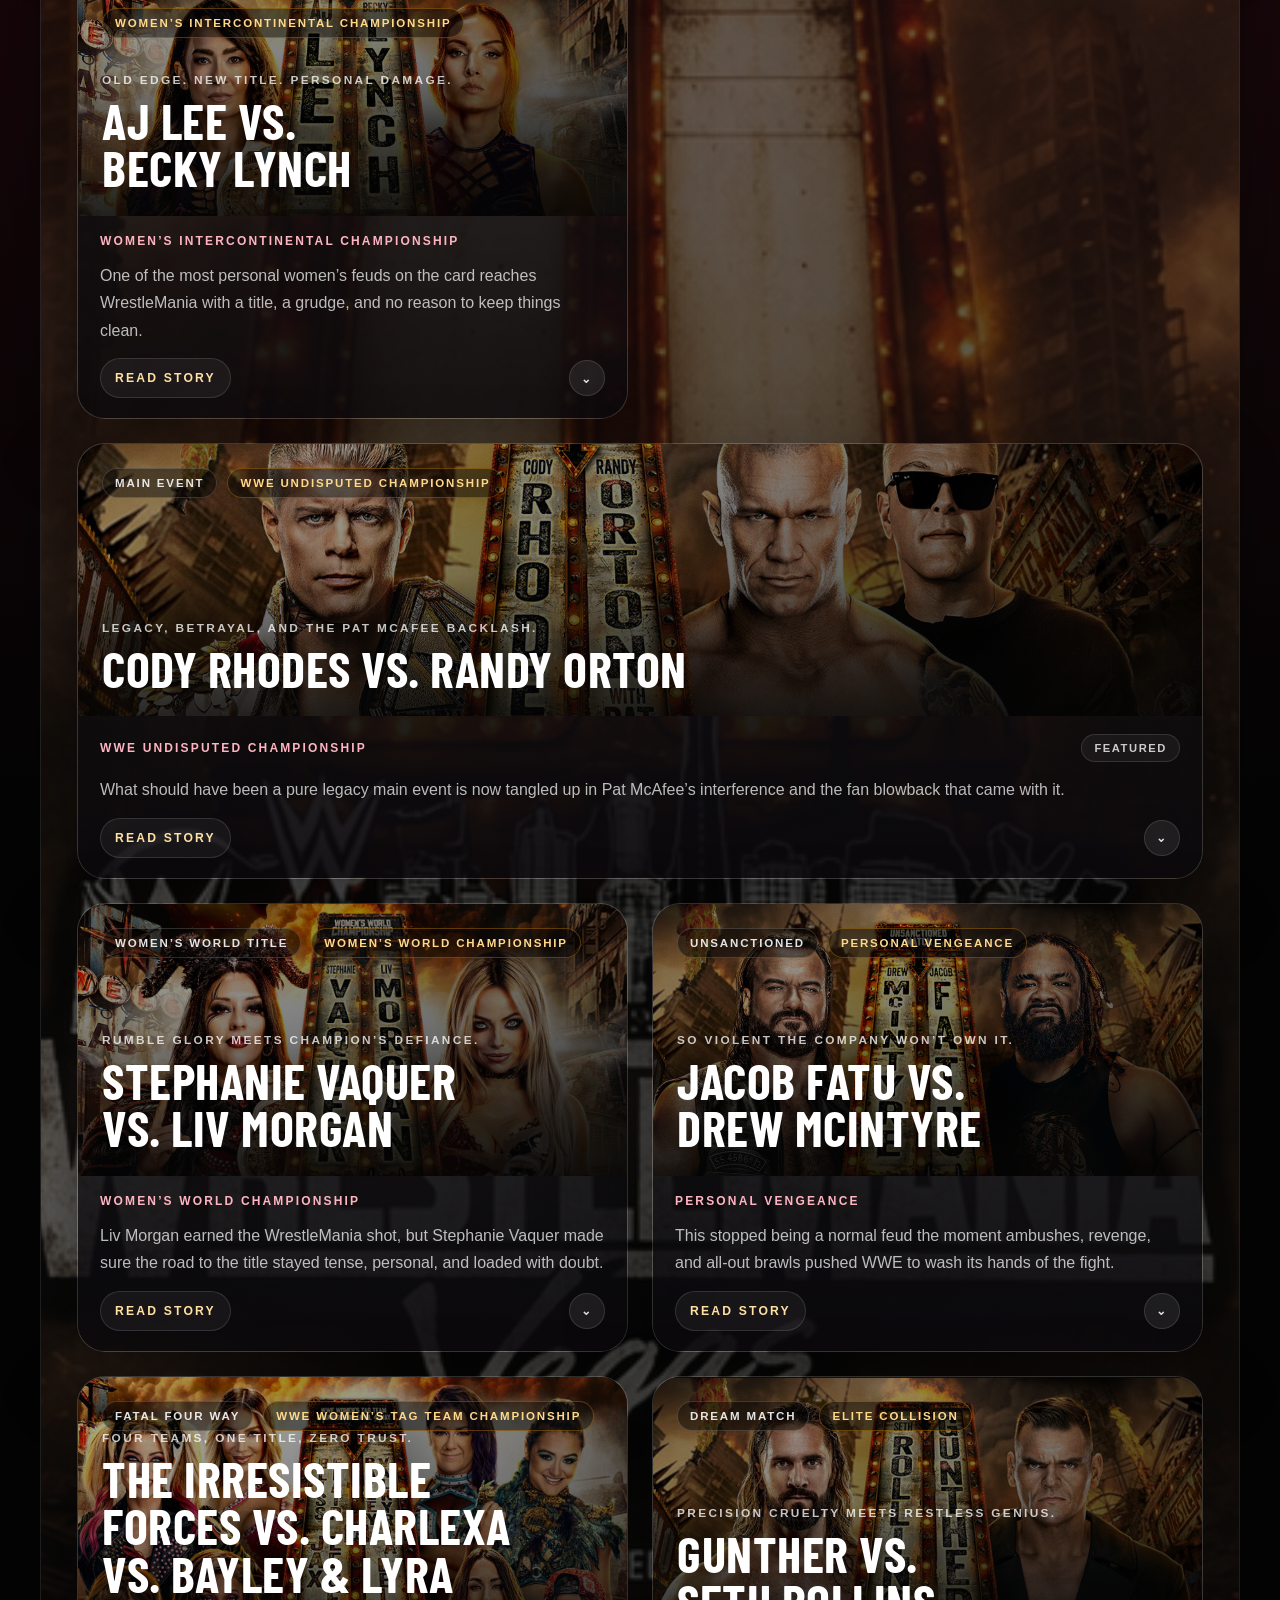
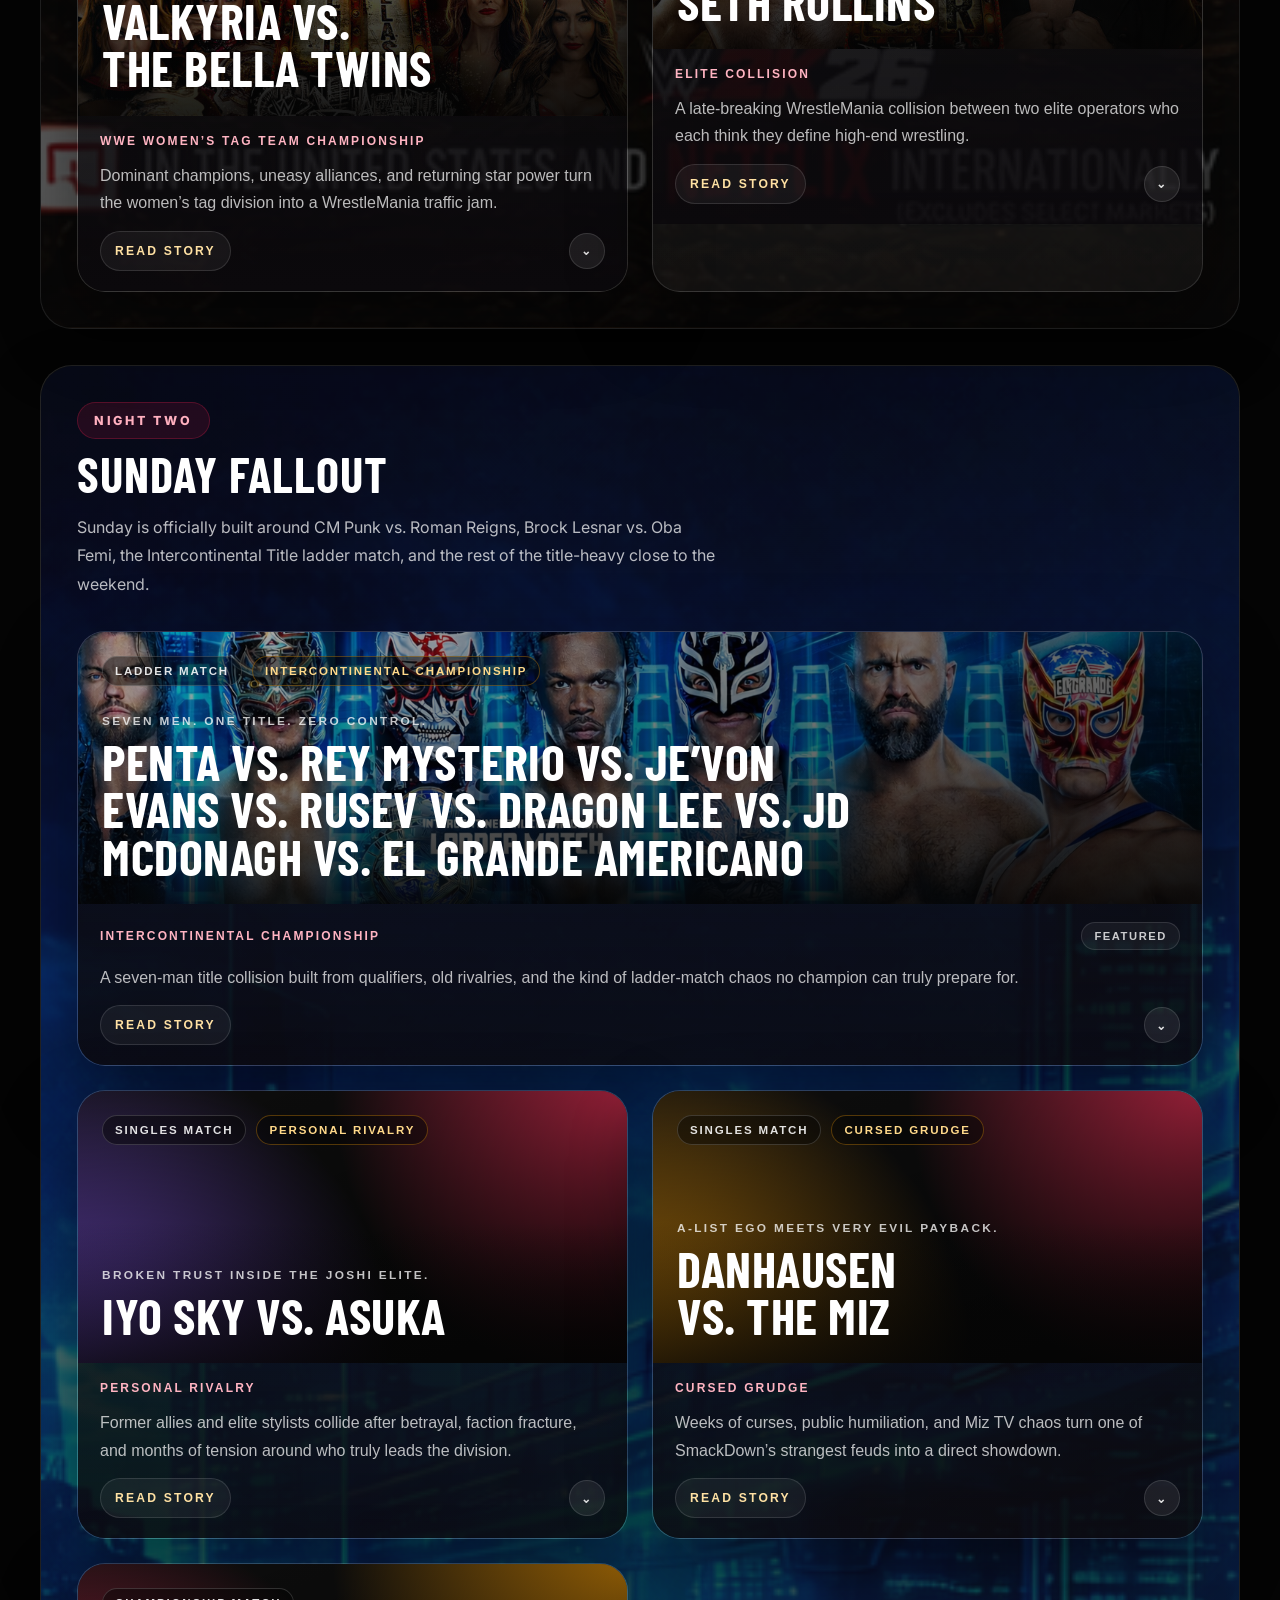
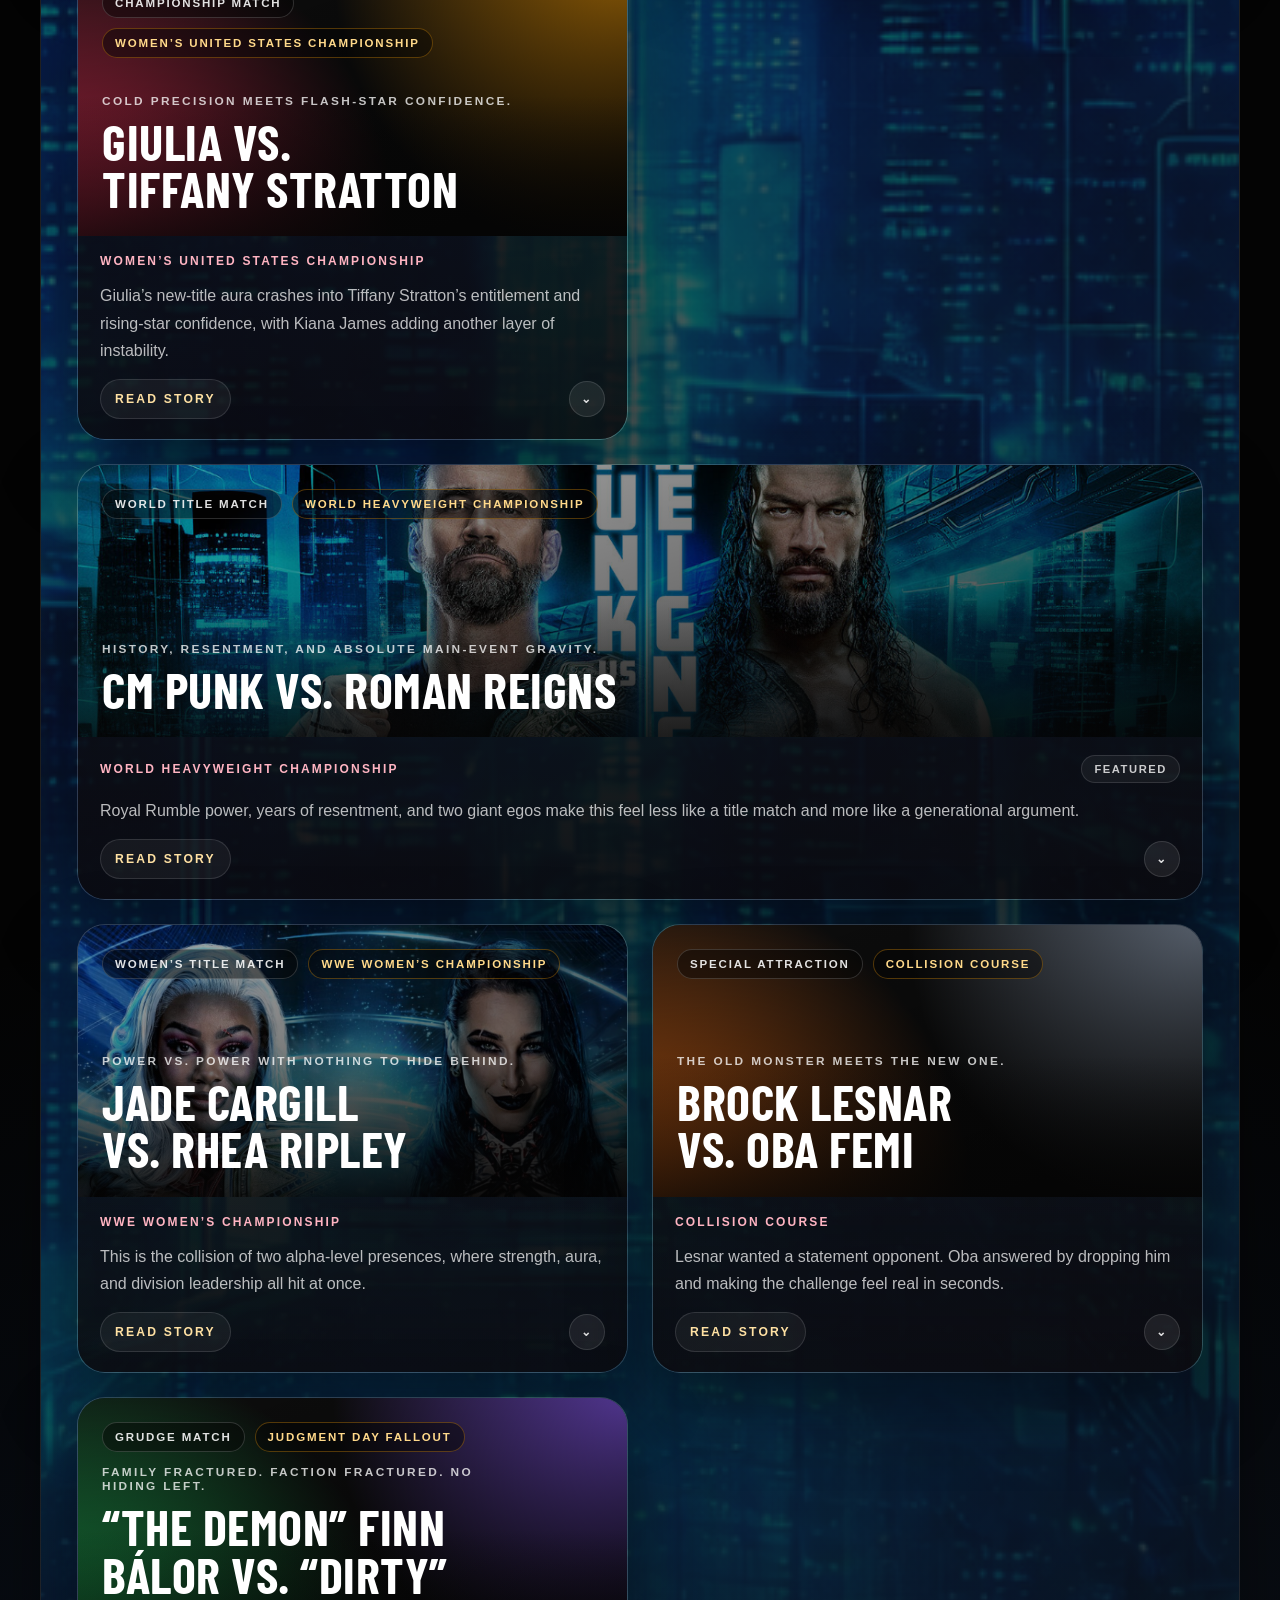
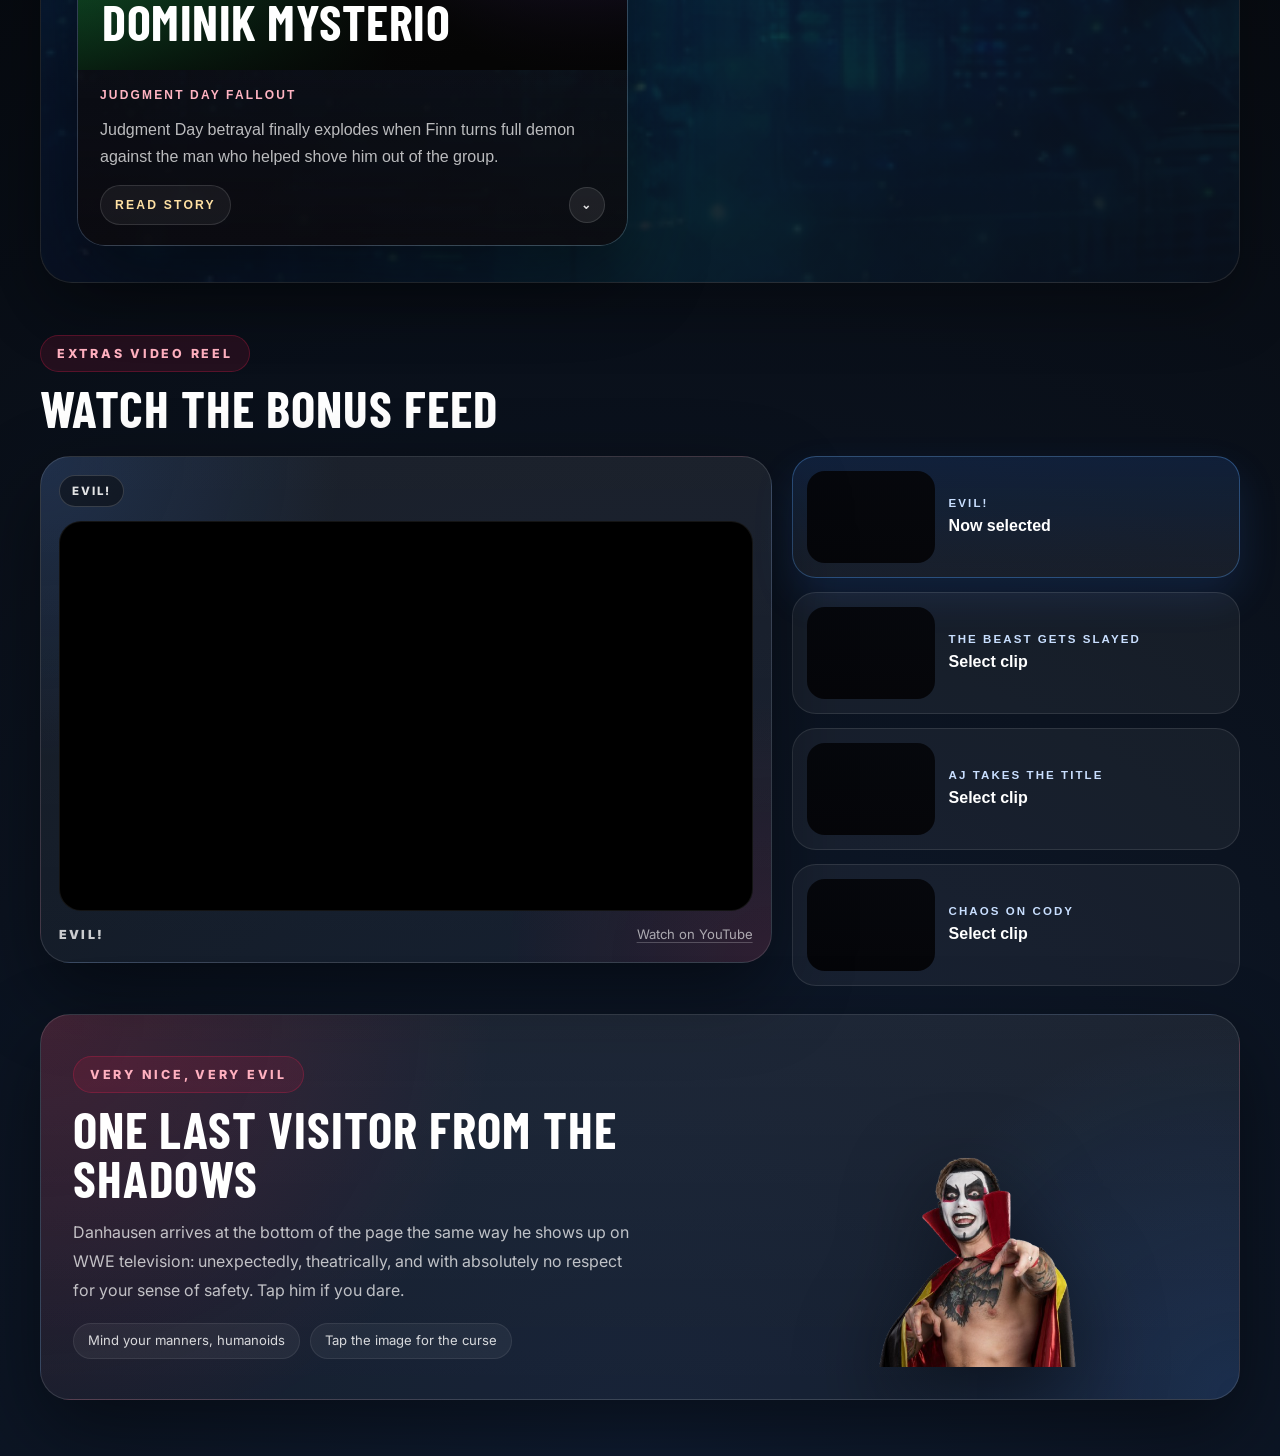
==== commit b2009728: "Add configurable extras video carousel" ====
--- a/index.html
+++ b/index.html
@@ -77,6 +77,19 @@
 
     <section class="curse-section" id="experience">
       <div class="container">
+        <div class="extras-media reveal" id="extrasMedia">
+          <div class="extras-media-header">
+            <div>
+              <div class="eyebrow">Extras Video Reel</div>
+              <h2>Watch The Bonus Feed</h2>
+            </div>
+          </div>
+          <div class="extras-media-shell">
+            <div id="extrasFeature" aria-live="polite"></div>
+            <div class="extras-rail" id="extrasRail" role="tablist" aria-label="Extras video selection"></div>
+          </div>
+        </div>
+
         <div class="curse-panel reveal">
           <div class="curse-copy">
             <div class="eyebrow">Very Nice, Very Evil</div>
@@ -113,6 +126,7 @@
     </section>
   </main>
 
+  <script src="extras-videos.js"></script>
   <script src="script.js"></script>
 </body>
 </html>
--- a/styles.css
+++ b/styles.css
@@ -676,6 +676,169 @@
 
 .curse-section {
   padding: 24px 0 56px;
+}
+
+.extras-media {
+  display: grid;
+  gap: 24px;
+  margin-bottom: 28px;
+}
+
+.extras-media-header {
+  display: grid;
+  grid-template-columns: minmax(0, 1fr) minmax(300px, 0.7fr);
+  gap: 24px;
+  align-items: end;
+}
+
+.extras-media-header h2 {
+  margin: 12px 0 0;
+  font-family: "Barlow Condensed", Impact, sans-serif;
+  font-size: clamp(2.1rem, 4vw, 3.4rem);
+  line-height: 0.95;
+  letter-spacing: 0.02em;
+  text-transform: uppercase;
+}
+
+.extras-media-shell {
+  display: grid;
+  grid-template-columns: minmax(0, 1.24fr) minmax(290px, 0.76fr);
+  gap: 20px;
+  align-items: stretch;
+}
+
+.extras-feature-card {
+  position: relative;
+  display: grid;
+  gap: 14px;
+  padding: 18px;
+  border-radius: 30px;
+  border: 1px solid rgba(255,255,255,0.12);
+  box-shadow: var(--shadow);
+  background:
+    radial-gradient(circle at top left, rgba(59, 130, 246, 0.16), transparent 34%),
+    radial-gradient(circle at bottom right, rgba(225, 29, 72, 0.12), transparent 30%),
+    linear-gradient(180deg, rgba(255,255,255,0.07), rgba(255,255,255,0.04));
+}
+
+.extras-feature-top {
+  display: flex;
+  justify-content: space-between;
+  gap: 16px;
+  align-items: center;
+}
+
+.extras-video-chip-row {
+  display: flex;
+  flex-wrap: wrap;
+  gap: 10px;
+}
+
+.extras-feature-frame {
+  overflow: hidden;
+  border-radius: 22px;
+  background: #000;
+  aspect-ratio: 16 / 9;
+  border: 1px solid rgba(255,255,255,0.08);
+}
+
+.extras-feature-frame iframe {
+  width: 100%;
+  height: 100%;
+  border: 0;
+}
+
+.extras-feature-footer {
+  display: flex;
+  align-items: center;
+  justify-content: space-between;
+  gap: 16px;
+}
+
+.extras-feature-footer strong {
+  color: rgba(255,255,255,0.78);
+  font-size: 0.78rem;
+  font-weight: 900;
+  letter-spacing: 0.18em;
+  text-transform: uppercase;
+}
+
+.extras-feature-link {
+  color: rgba(255,255,255,0.62);
+  font-size: 0.82rem;
+  line-height: 1.4;
+  text-decoration: underline;
+  text-decoration-color: rgba(255,255,255,0.22);
+  text-underline-offset: 3px;
+  transition: color 160ms ease, text-decoration-color 160ms ease;
+}
+
+.extras-feature-link:hover,
+.extras-feature-link:focus-visible {
+  color: rgba(255,255,255,0.86);
+  text-decoration-color: rgba(255,255,255,0.54);
+}
+
+.extras-rail {
+  display: grid;
+  gap: 14px;
+  align-content: start;
+}
+
+.extras-thumb {
+  display: grid;
+  grid-template-columns: 128px minmax(0, 1fr);
+  gap: 14px;
+  align-items: center;
+  padding: 14px;
+  border-radius: 24px;
+  border: 1px solid rgba(255,255,255,0.1);
+  background: rgba(255,255,255,0.05);
+  color: var(--text);
+  cursor: pointer;
+  text-align: left;
+  transition: transform 160ms ease, border-color 160ms ease, background 160ms ease, box-shadow 160ms ease;
+}
+
+.extras-thumb:hover,
+.extras-thumb:focus-visible {
+  transform: translateY(-1px);
+  background: rgba(255,255,255,0.07);
+  border-color: rgba(255,255,255,0.18);
+}
+
+.extras-thumb.is-active {
+  border-color: rgba(91, 168, 255, 0.34);
+  background: linear-gradient(180deg, rgba(59,130,246,0.14), rgba(255,255,255,0.06));
+  box-shadow: 0 18px 40px rgba(59,130,246,0.14);
+}
+
+.extras-thumb-poster {
+  display: block;
+  min-height: 92px;
+  border-radius: 18px;
+  background-color: #06080d;
+  background-size: cover;
+  background-position: center;
+}
+
+.extras-thumb-copy {
+  display: grid;
+  gap: 6px;
+  min-width: 0;
+}
+
+.extras-thumb-label {
+  color: #c9dfff;
+  font-size: 0.72rem;
+  font-weight: 900;
+  letter-spacing: 0.18em;
+  text-transform: uppercase;
+}
+
+.extras-thumb-copy strong {
+  font-size: 1rem;
+  line-height: 1.35;
 }
 
 .curse-panel {
@@ -1037,6 +1200,11 @@
     align-items: start;
   }
 
+  .extras-media-header,
+  .extras-media-shell {
+    grid-template-columns: 1fr;
+  }
+
   .curse-figure {
     min-height: 280px;
   }
@@ -1109,6 +1277,42 @@
     width: min(calc(100% - 20px), var(--max));
   }
 
+  .extras-media {
+    gap: 18px;
+    margin-bottom: 22px;
+  }
+
+  .extras-feature-card {
+    padding: 14px;
+    gap: 12px;
+  }
+
+  .extras-feature-top,
+  .extras-feature-footer {
+    align-items: start;
+    flex-direction: column;
+  }
+
+  .extras-rail {
+    display: grid;
+    grid-auto-flow: column;
+    grid-auto-columns: minmax(250px, 82%);
+    overflow-x: auto;
+    padding-bottom: 4px;
+    scroll-snap-type: x proximity;
+  }
+
+  .extras-thumb {
+    grid-template-columns: 1fr;
+    align-items: start;
+    min-height: 100%;
+    scroll-snap-align: start;
+  }
+
+  .extras-thumb-poster {
+    min-height: 132px;
+  }
+
   .story-graphic {
     min-height: 214px;
     padding: 18px;
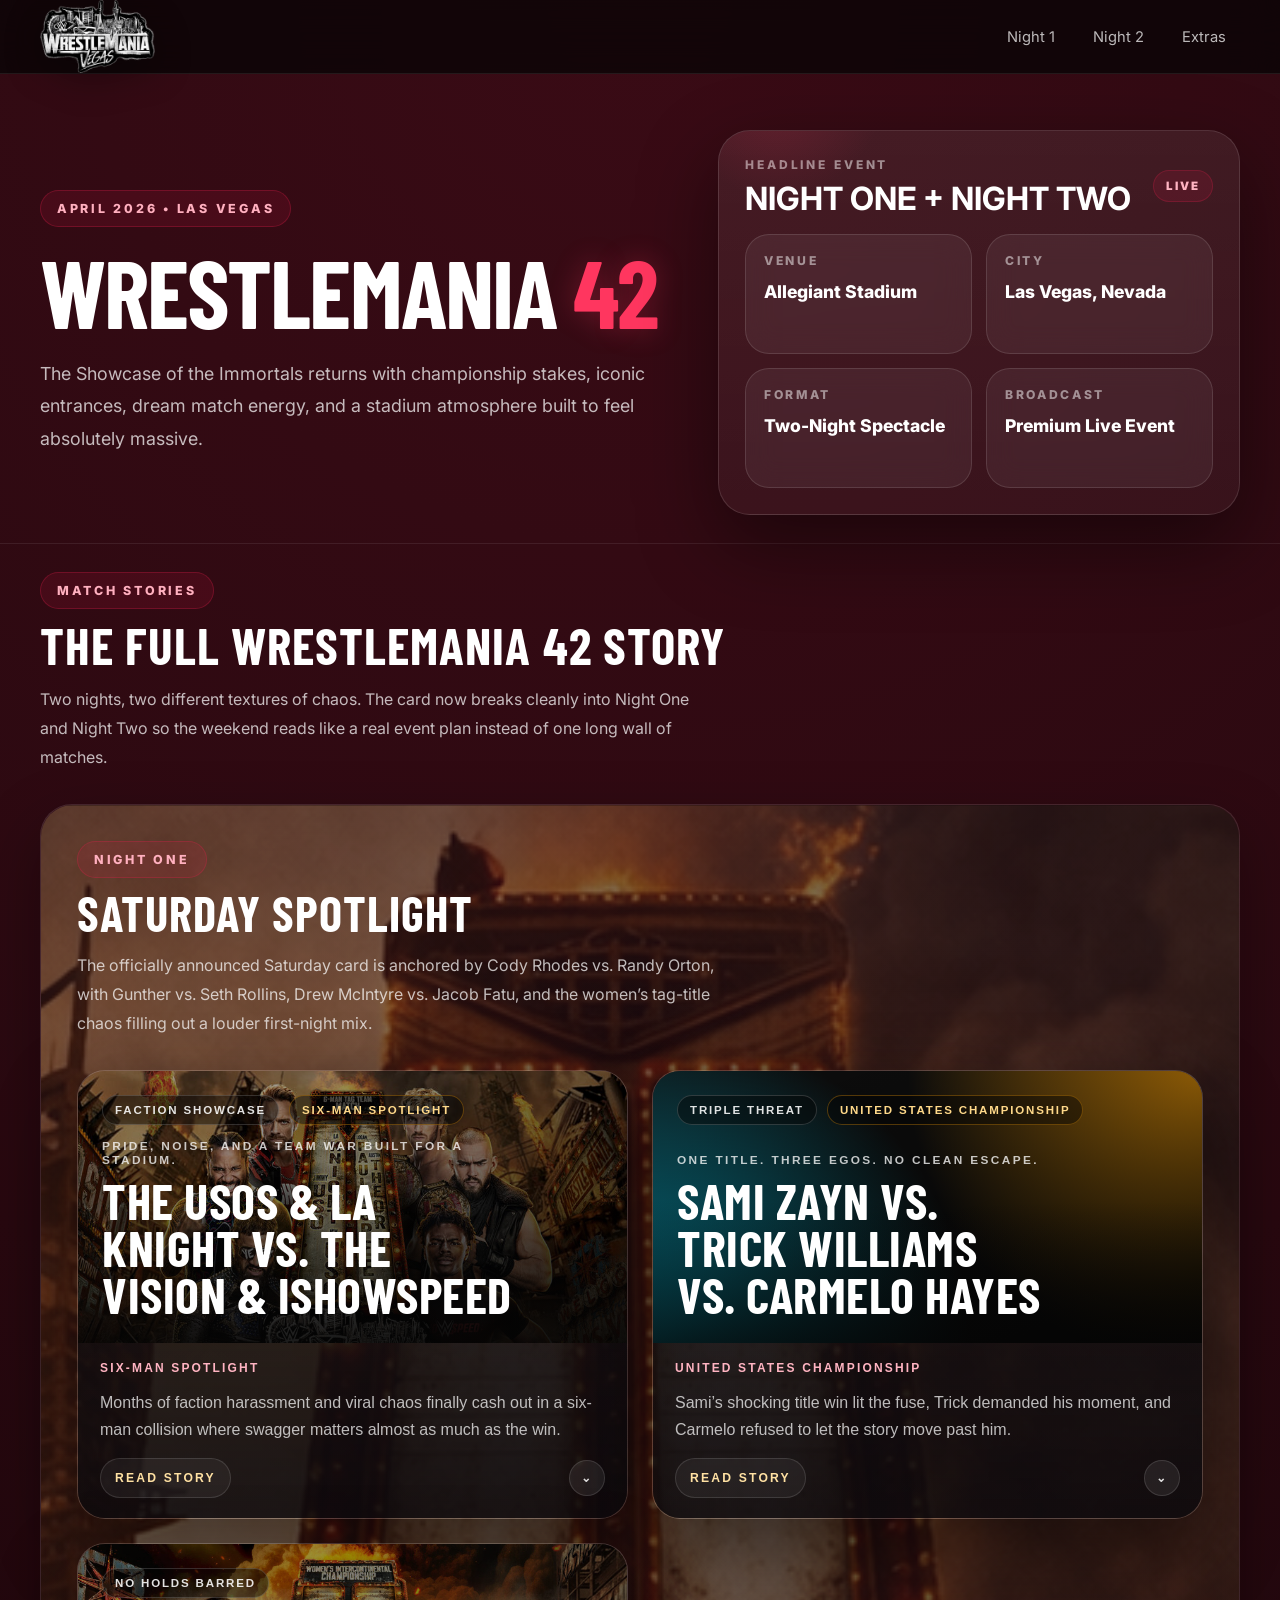
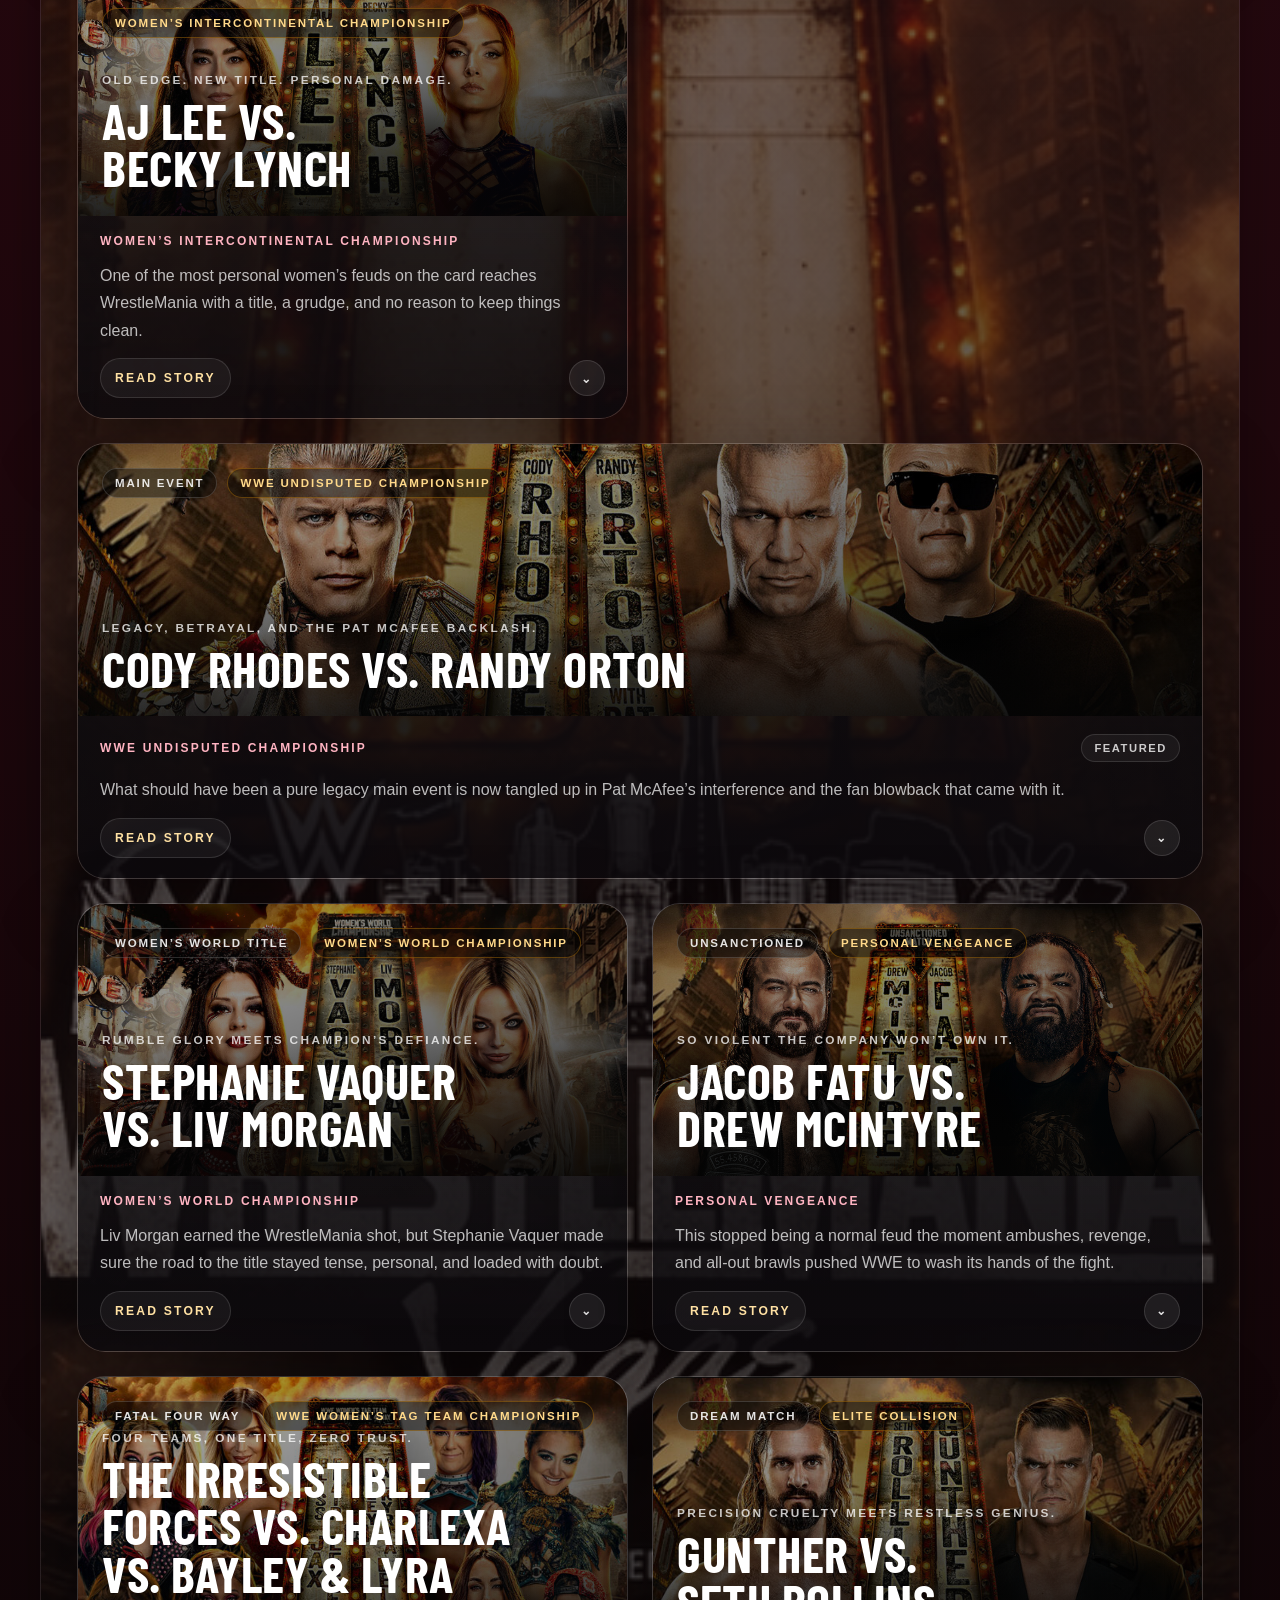
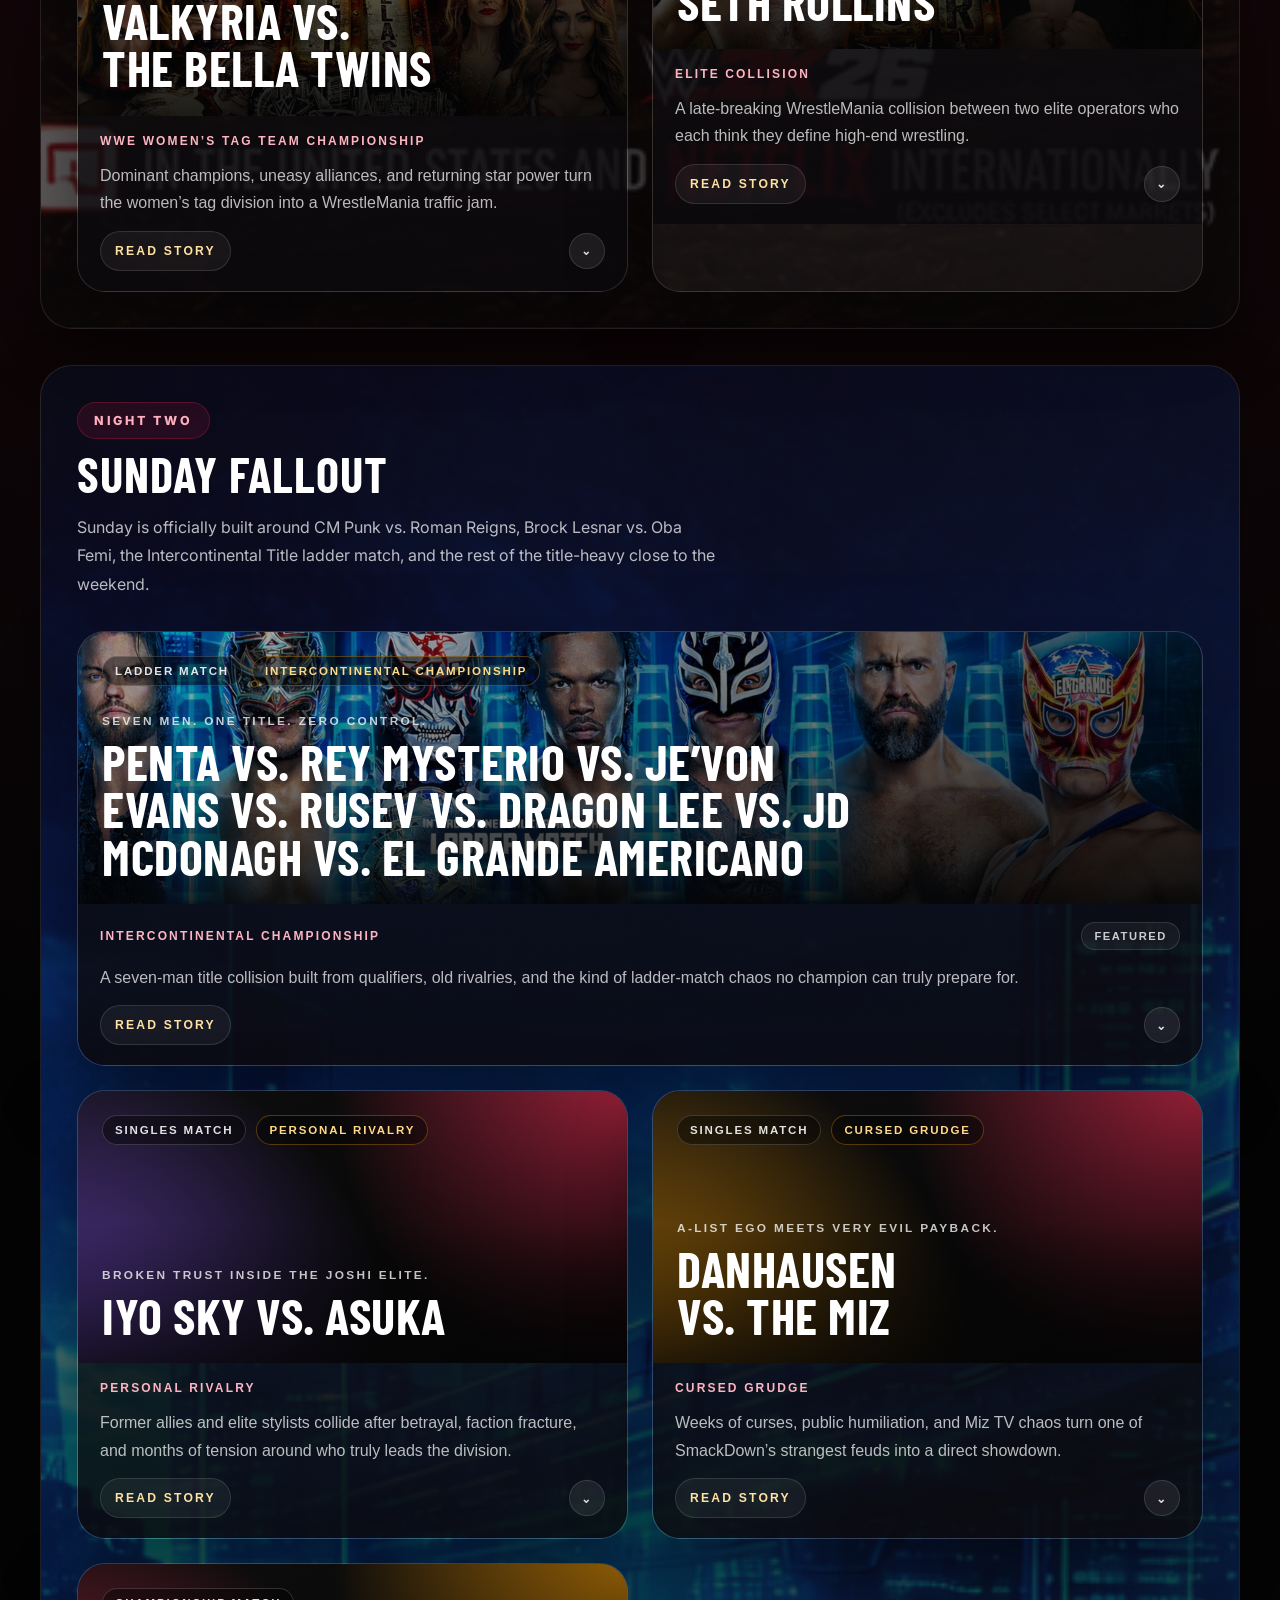
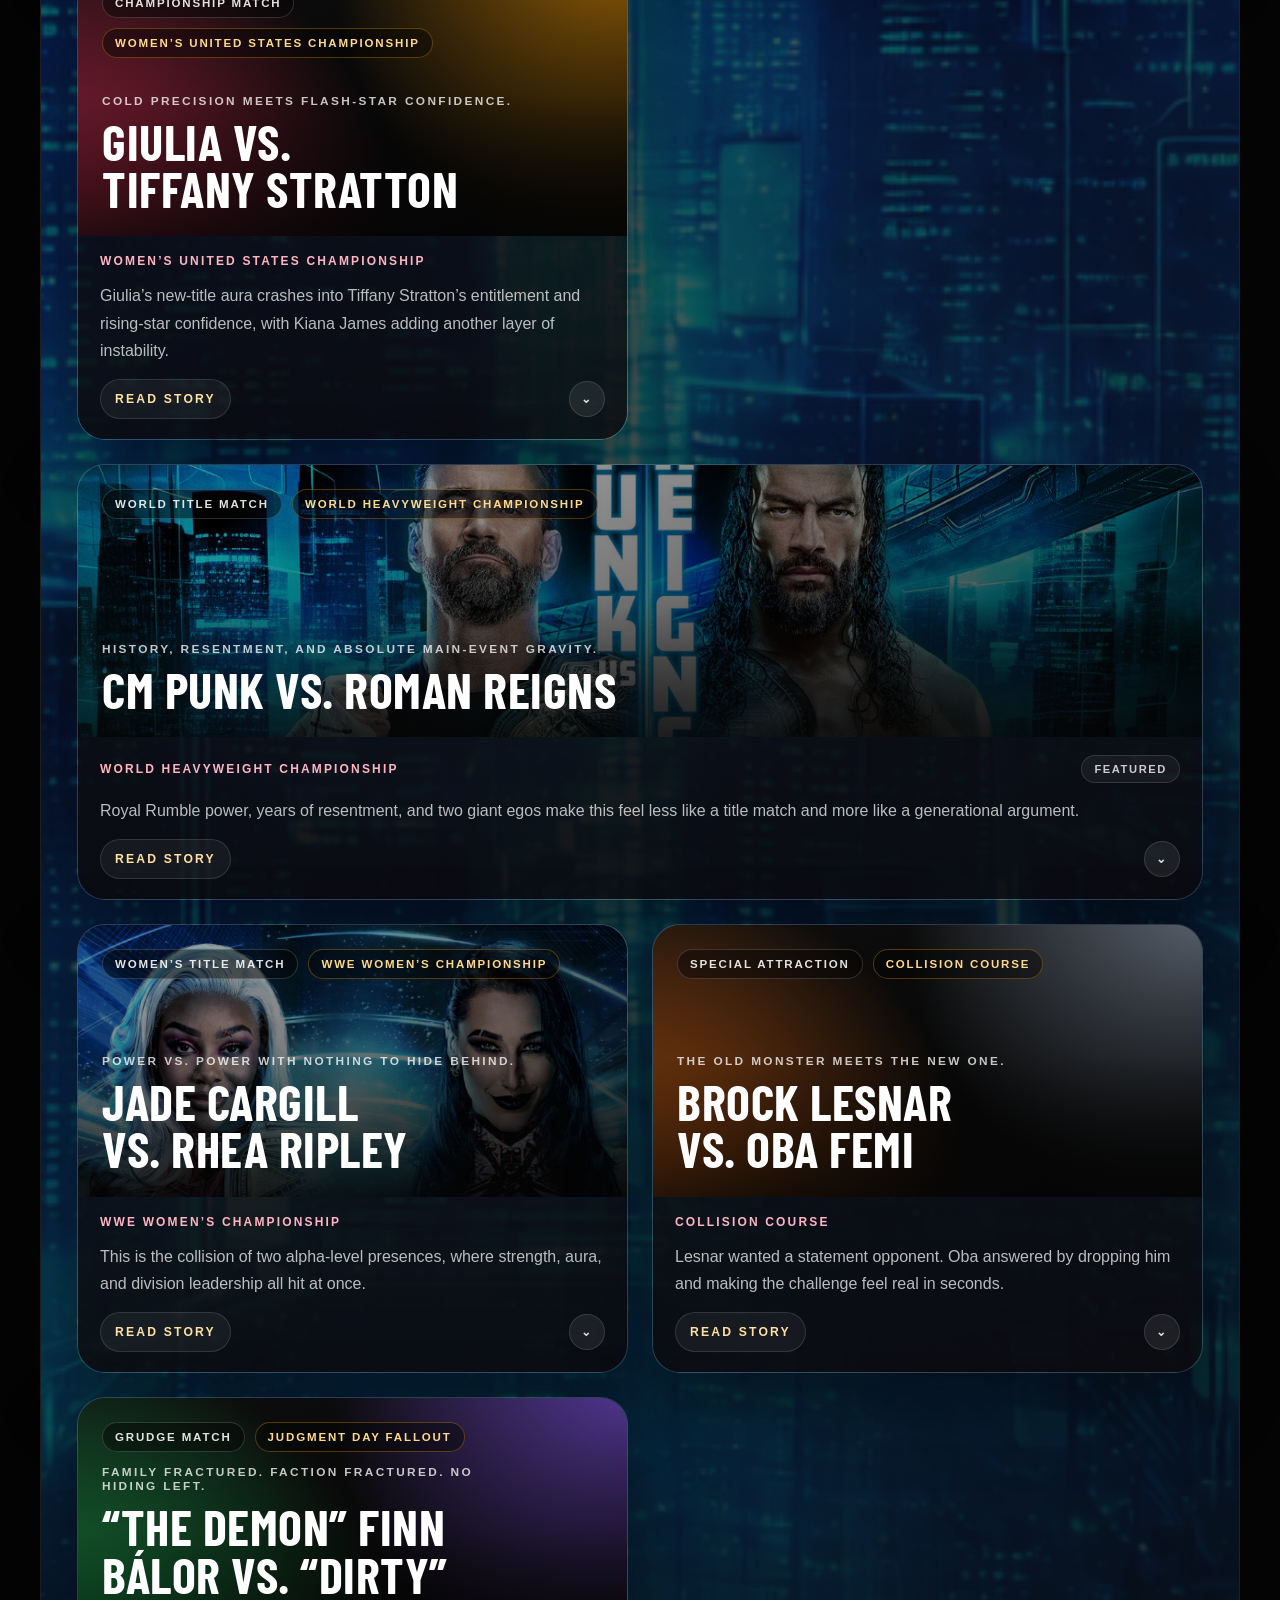
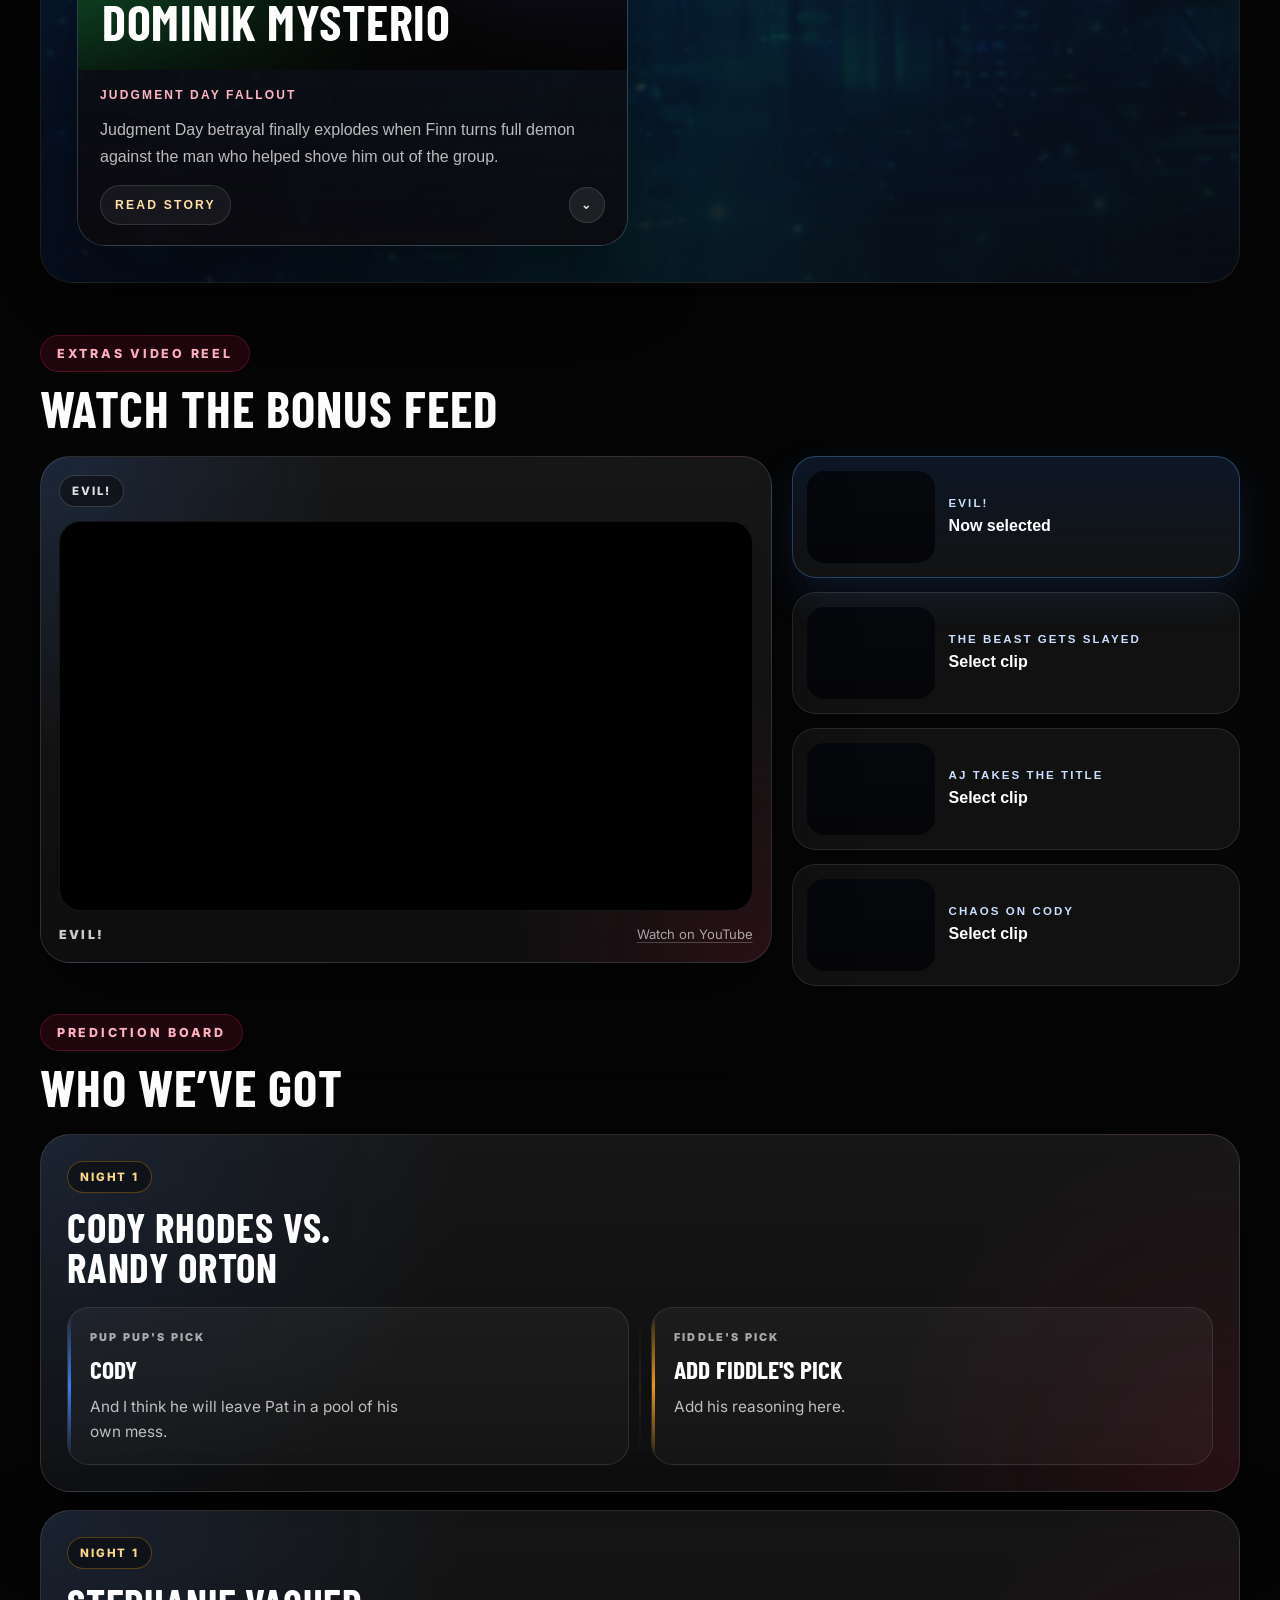
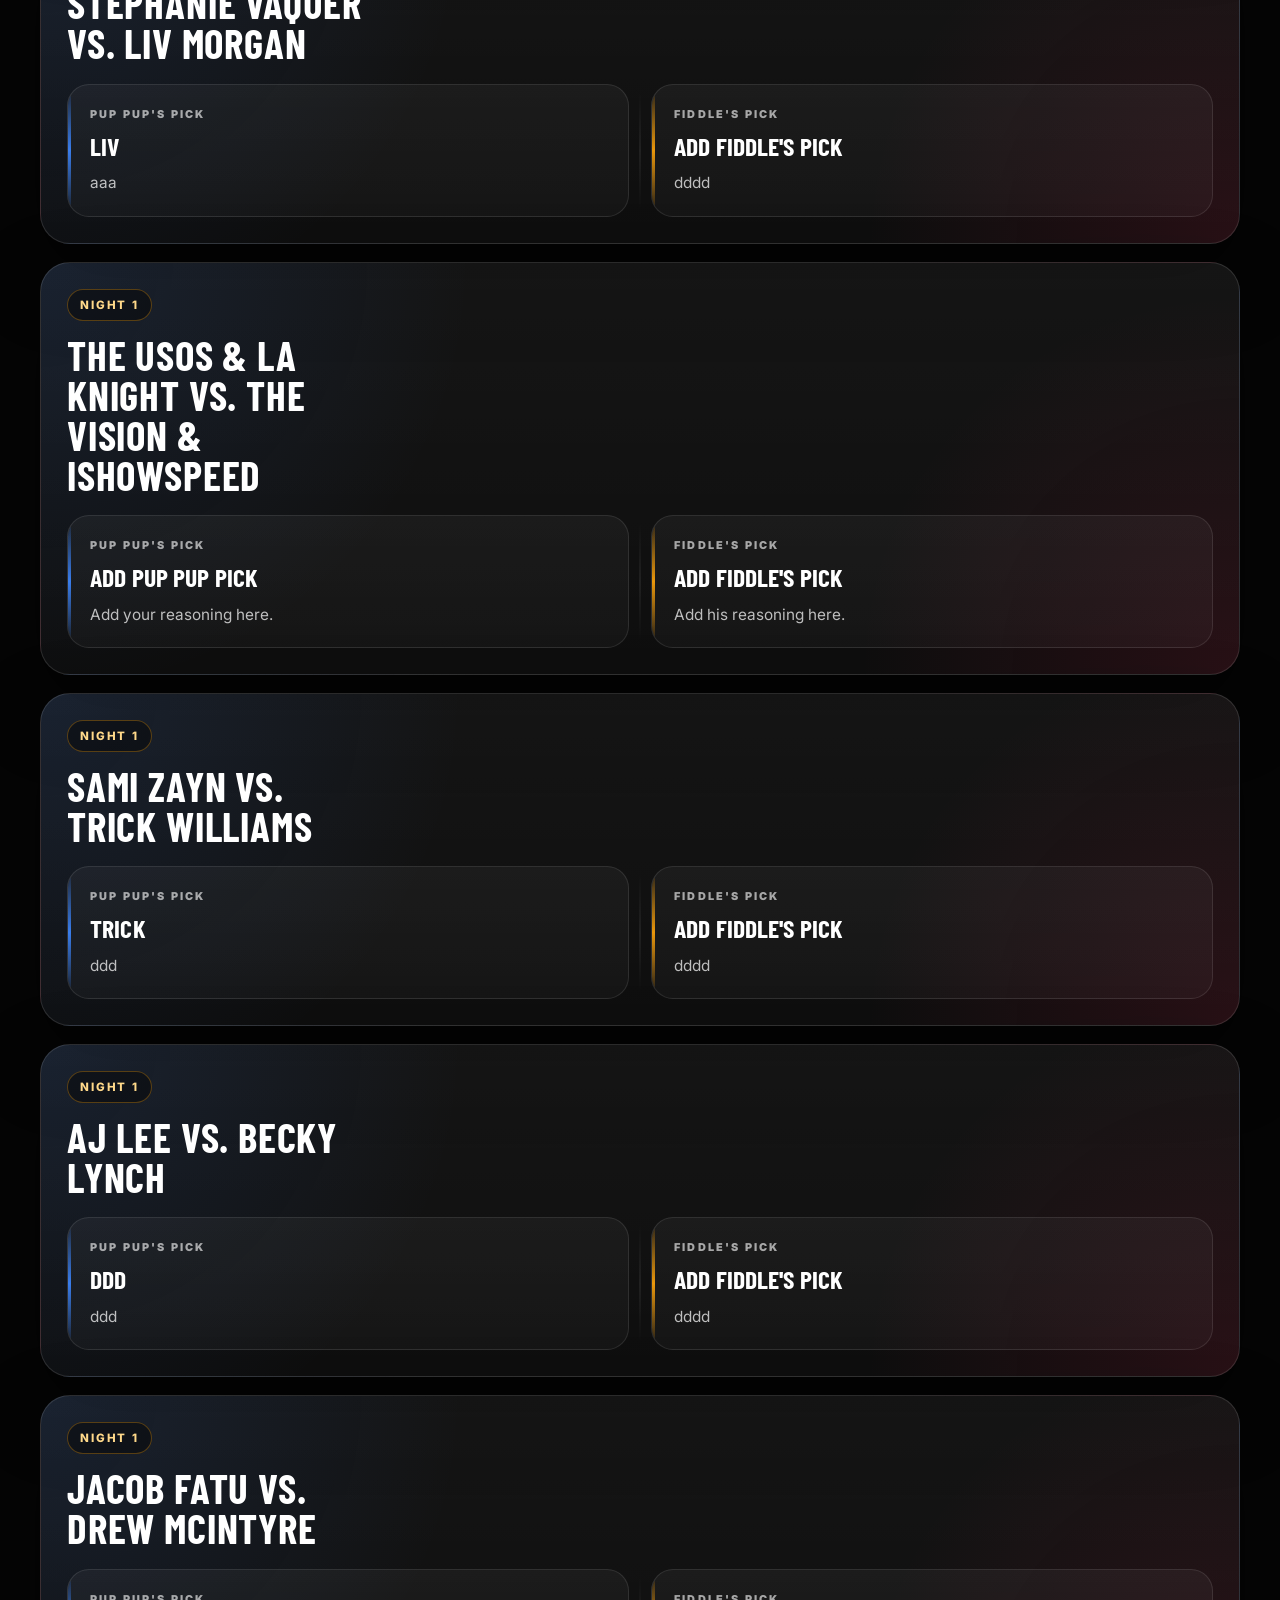
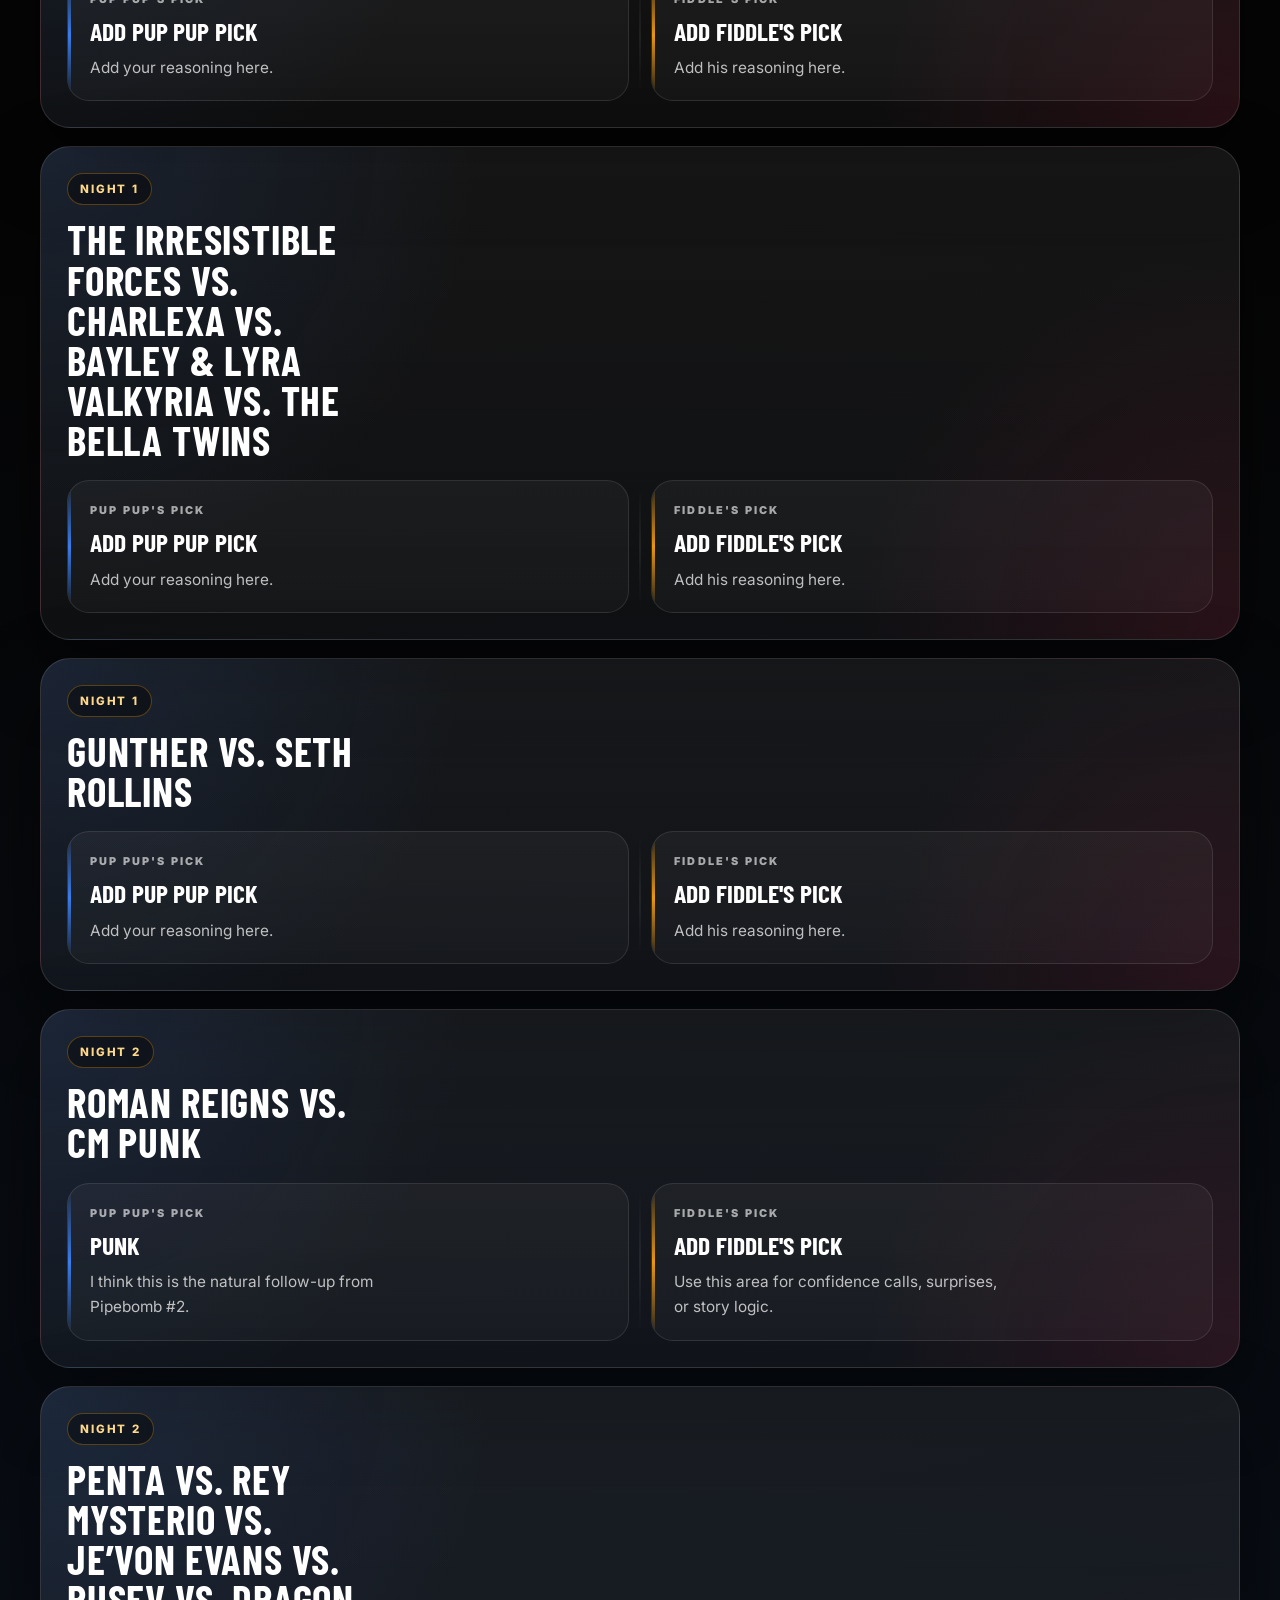
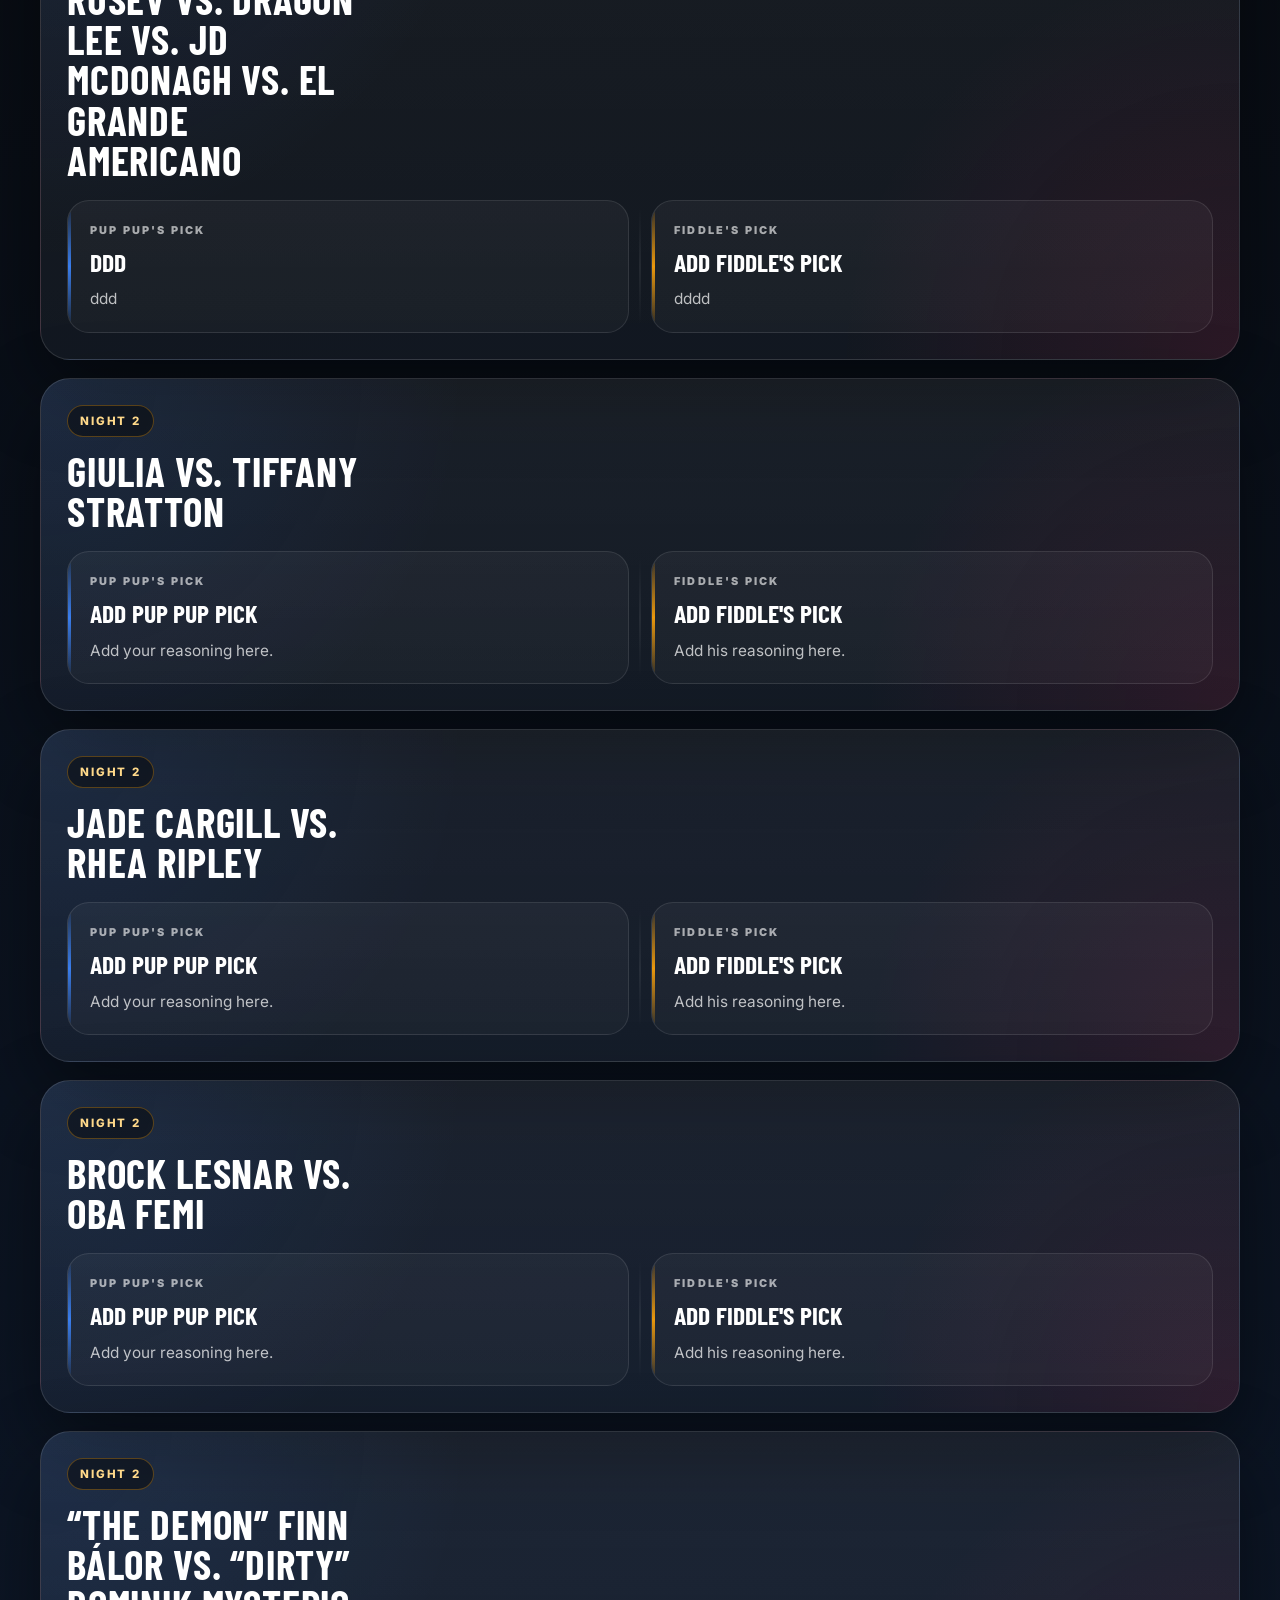
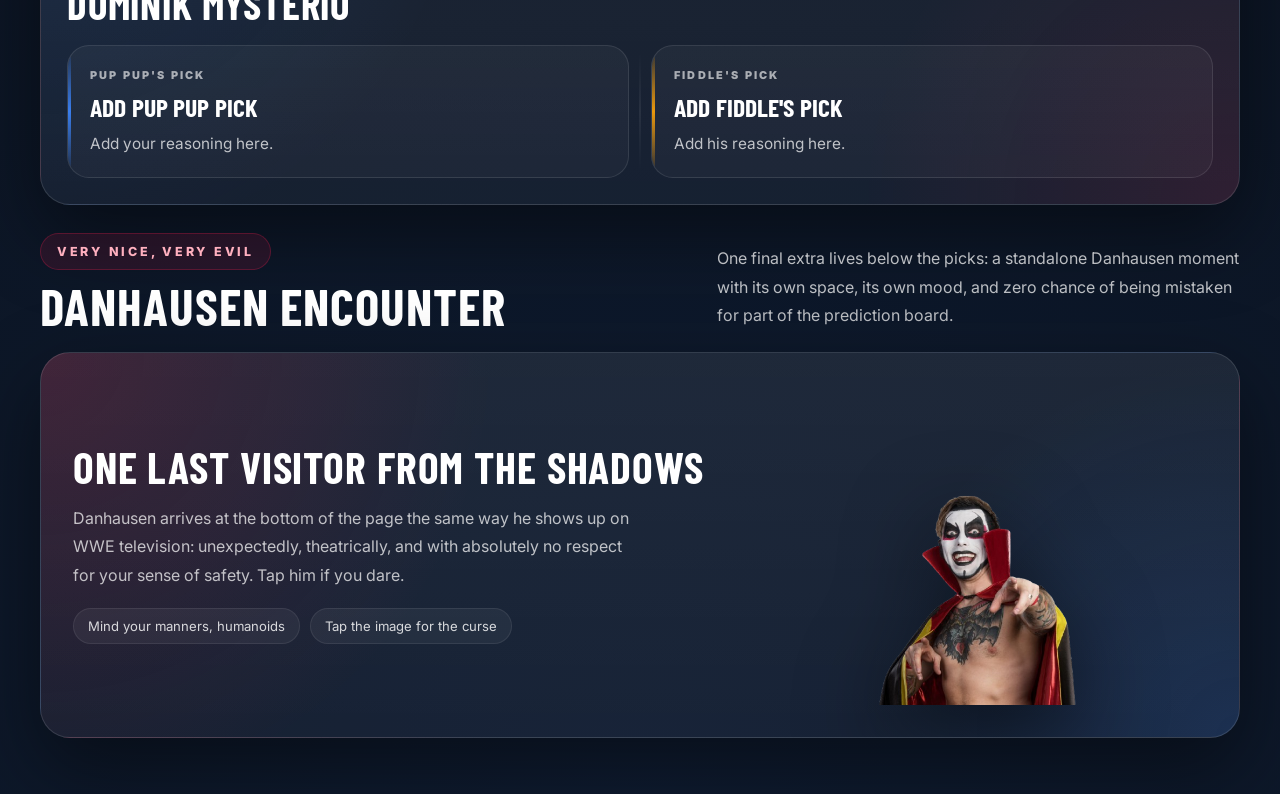
==== commit 1dfdcf73: "Add prediction board with Google Sheets sync" ====
--- a/index.html
+++ b/index.html
@@ -90,36 +90,58 @@
           </div>
         </div>
 
-        <div class="curse-panel reveal">
-          <div class="curse-copy">
-            <div class="eyebrow">Very Nice, Very Evil</div>
-            <h2>One Last Visitor From The Shadows</h2>
-            <p>
-              Danhausen arrives at the bottom of the page the same way he shows up on WWE television:
-              unexpectedly, theatrically, and with absolutely no respect for your sense of safety.
-              Tap him if you dare.
-            </p>
-            <div class="story-meta">
-              <span>Mind your manners, humanoids</span>
-              <span>Tap the image for the curse</span>
+        <div class="predictions-board reveal" id="predictionsBoard">
+          <div class="predictions-board-header">
+            <div>
+              <div class="eyebrow">Prediction Board</div>
+              <h2>Who We’ve Got</h2>
             </div>
           </div>
-          <div class="curse-figure">
-            <div class="curse-bats" id="curseBats" aria-hidden="true">
-              <span class="curse-bat bat-1"></span>
-              <span class="curse-bat bat-2"></span>
-              <span class="curse-bat bat-3"></span>
-              <span class="curse-bat bat-4"></span>
-              <span class="curse-bat bat-5"></span>
-              <span class="curse-bat bat-6"></span>
+          <div class="predictions-list" id="predictionsList" aria-label="WrestleMania predictions"></div>
+        </div>
+
+        <div class="extras-easter-egg reveal">
+          <div class="extras-easter-egg-header">
+            <div>
+              <div class="eyebrow">Very Nice, Very Evil</div>
+              <h2>Danhausen Encounter</h2>
             </div>
-            <button class="curse-trigger" id="curseTrigger" type="button" aria-describedby="curseCallout">
-              <img src="Assets/Danhausen_pointing.png" alt="Danhausen pointing at the viewer" />
-            </button>
-            <audio id="curseAudio" preload="auto">
-              <source src="Assets/audio/danhausen-you-are-cursed.mp3" type="audio/mpeg" />
-            </audio>
-            <div class="curse-callout" id="curseCallout" aria-live="polite">You are cursed!</div>
+            <p>
+              One final extra lives below the picks: a standalone Danhausen moment with its own space,
+              its own mood, and zero chance of being mistaken for part of the prediction board.
+            </p>
+          </div>
+
+          <div class="curse-panel">
+            <div class="curse-copy">
+              <h3>One Last Visitor From The Shadows</h3>
+              <p>
+                Danhausen arrives at the bottom of the page the same way he shows up on WWE television:
+                unexpectedly, theatrically, and with absolutely no respect for your sense of safety.
+                Tap him if you dare.
+              </p>
+              <div class="story-meta">
+                <span>Mind your manners, humanoids</span>
+                <span>Tap the image for the curse</span>
+              </div>
+            </div>
+            <div class="curse-figure">
+              <div class="curse-bats" id="curseBats" aria-hidden="true">
+                <span class="curse-bat bat-1"></span>
+                <span class="curse-bat bat-2"></span>
+                <span class="curse-bat bat-3"></span>
+                <span class="curse-bat bat-4"></span>
+                <span class="curse-bat bat-5"></span>
+                <span class="curse-bat bat-6"></span>
+              </div>
+              <button class="curse-trigger" id="curseTrigger" type="button" aria-describedby="curseCallout">
+                <img src="Assets/Danhausen_pointing.png" alt="Danhausen pointing at the viewer" />
+              </button>
+              <audio id="curseAudio" preload="auto">
+                <source src="Assets/audio/danhausen-you-are-cursed.mp3" type="audio/mpeg" />
+              </audio>
+              <div class="curse-callout" id="curseCallout" aria-live="polite">You are cursed!</div>
+            </div>
           </div>
         </div>
       </div>
@@ -127,6 +149,8 @@
   </main>
 
   <script src="extras-videos.js"></script>
+  <script src="extras-predictions.js"></script>
+  <script src="extras-predictions-sheet.js"></script>
   <script src="script.js"></script>
 </body>
 </html>
--- a/styles.css
+++ b/styles.css
@@ -684,6 +684,177 @@
   margin-bottom: 28px;
 }
 
+.predictions-board {
+  display: grid;
+  gap: 22px;
+  margin-bottom: 28px;
+}
+
+.predictions-board-header {
+  display: grid;
+  grid-template-columns: minmax(0, 1fr) minmax(300px, 0.8fr);
+  gap: 24px;
+  align-items: end;
+}
+
+.predictions-board-header h2 {
+  margin: 12px 0 0;
+  font-family: "Barlow Condensed", Impact, sans-serif;
+  font-size: clamp(2.1rem, 4vw, 3.4rem);
+  line-height: 0.95;
+  letter-spacing: 0.02em;
+  text-transform: uppercase;
+}
+
+.predictions-board-header p {
+  margin: 0;
+  max-width: 560px;
+  color: var(--muted);
+  line-height: 1.8;
+}
+
+.predictions-list {
+  display: grid;
+  gap: 18px;
+}
+
+.extras-easter-egg {
+  display: grid;
+  gap: 22px;
+}
+
+.extras-easter-egg-header {
+  display: grid;
+  grid-template-columns: minmax(0, 1fr) minmax(300px, 0.8fr);
+  gap: 24px;
+  align-items: end;
+}
+
+.extras-easter-egg-header h2 {
+  margin: 12px 0 0;
+  font-family: "Barlow Condensed", Impact, sans-serif;
+  font-size: clamp(2.1rem, 4vw, 3.4rem);
+  line-height: 0.95;
+  letter-spacing: 0.02em;
+  text-transform: uppercase;
+}
+
+.extras-easter-egg-header p {
+  margin: 0;
+  max-width: 560px;
+  color: var(--muted);
+  line-height: 1.8;
+}
+
+.prediction-card,
+.prediction-empty {
+  position: relative;
+  display: grid;
+  gap: 20px;
+  padding: 26px;
+  border-radius: 30px;
+  border: 1px solid rgba(255,255,255,0.12);
+  box-shadow: var(--shadow);
+  background:
+    radial-gradient(circle at top left, rgba(59, 130, 246, 0.12), transparent 34%),
+    radial-gradient(circle at bottom right, rgba(225, 29, 72, 0.12), transparent 30%),
+    linear-gradient(180deg, rgba(255,255,255,0.07), rgba(255,255,255,0.04));
+}
+
+.prediction-card-header {
+  display: grid;
+  gap: 14px;
+}
+
+.prediction-card-header h3,
+.prediction-empty h3 {
+  margin: 0;
+  font-family: "Barlow Condensed", Impact, sans-serif;
+  max-width: 16ch;
+  font-size: clamp(2rem, 3.2vw, 3rem);
+  line-height: 0.98;
+  letter-spacing: 0.02em;
+  text-transform: uppercase;
+}
+
+.prediction-grid {
+  display: grid;
+  grid-template-columns: repeat(2, minmax(0, 1fr));
+  gap: 22px;
+  position: relative;
+}
+
+.prediction-grid::before {
+  content: "";
+  position: absolute;
+  top: 8px;
+  bottom: 8px;
+  left: 50%;
+  width: 1px;
+  background: linear-gradient(180deg, rgba(255,255,255,0), rgba(255,255,255,0.14), rgba(255,255,255,0));
+  transform: translateX(-50%);
+  pointer-events: none;
+}
+
+.prediction-pane {
+  position: relative;
+  display: grid;
+  align-content: start;
+  gap: 12px;
+  min-width: 0;
+  padding: 22px 22px 20px;
+  border-radius: 22px;
+  border: 1px solid rgba(255,255,255,0.1);
+  background: linear-gradient(180deg, rgba(255,255,255,0.045), rgba(255,255,255,0.03));
+  overflow: hidden;
+}
+
+.prediction-pane::before {
+  content: "";
+  position: absolute;
+  inset: 0 auto 0 0;
+  width: 3px;
+  border-radius: 999px;
+  background: linear-gradient(180deg, rgba(255,255,255,0), rgba(255,255,255,0.9), rgba(255,255,255,0));
+}
+
+.prediction-pane-yours::before {
+  background: linear-gradient(180deg, rgba(59,130,246,0), rgba(59,130,246,0.95), rgba(59,130,246,0));
+}
+
+.prediction-pane-son::before {
+  background: linear-gradient(180deg, rgba(245,158,11,0), rgba(245,158,11,0.95), rgba(245,158,11,0));
+}
+
+.prediction-label {
+  margin: 0;
+  color: rgba(255,255,255,0.62);
+  font-size: 0.68rem;
+  font-weight: 900;
+  letter-spacing: 0.2em;
+  text-transform: uppercase;
+}
+
+.prediction-pane h4 {
+  margin: 0;
+  color: #ffffff;
+  font-family: "Barlow Condensed", Impact, sans-serif;
+  font-size: clamp(1.5rem, 2vw, 2rem);
+  line-height: 1;
+  letter-spacing: 0.005em;
+  text-transform: uppercase;
+  text-wrap: balance;
+}
+
+.prediction-pane p:last-child,
+.prediction-empty p {
+  margin: 0;
+  color: var(--muted);
+  font-size: 0.96rem;
+  line-height: 1.65;
+  max-width: 34ch;
+}
+
 .extras-media-header {
   display: grid;
   grid-template-columns: minmax(0, 1fr) minmax(300px, 0.7fr);
@@ -863,10 +1034,10 @@
   z-index: 1;
 }
 
-.curse-copy h2 {
-  margin: 12px 0 0;
+.curse-copy h3 {
+  margin: 0;
   font-family: "Barlow Condensed", Impact, sans-serif;
-  font-size: clamp(2.2rem, 4vw, 3.6rem);
+  font-size: clamp(2rem, 3.4vw, 3.1rem);
   line-height: 0.95;
   letter-spacing: 0.02em;
   text-transform: uppercase;
@@ -1201,7 +1372,9 @@
   }
 
   .extras-media-header,
-  .extras-media-shell {
+  .extras-media-shell,
+  .predictions-board-header,
+  .extras-easter-egg-header {
     grid-template-columns: 1fr;
   }
 
@@ -1287,6 +1460,17 @@
     gap: 12px;
   }
 
+  .prediction-card,
+  .prediction-empty {
+    padding: 18px;
+    gap: 16px;
+  }
+
+  .prediction-card-header h3,
+  .prediction-empty h3 {
+    max-width: none;
+  }
+
   .extras-feature-top,
   .extras-feature-footer {
     align-items: start;
@@ -1319,6 +1503,14 @@
     background-position: var(--graphic-position-mobile, var(--graphic-position, center));
   }
 
+  .prediction-grid {
+    grid-template-columns: 1fr;
+  }
+
+  .prediction-grid::before {
+    display: none;
+  }
+
   .story-graphic-copy {
     max-width: 100%;
   }
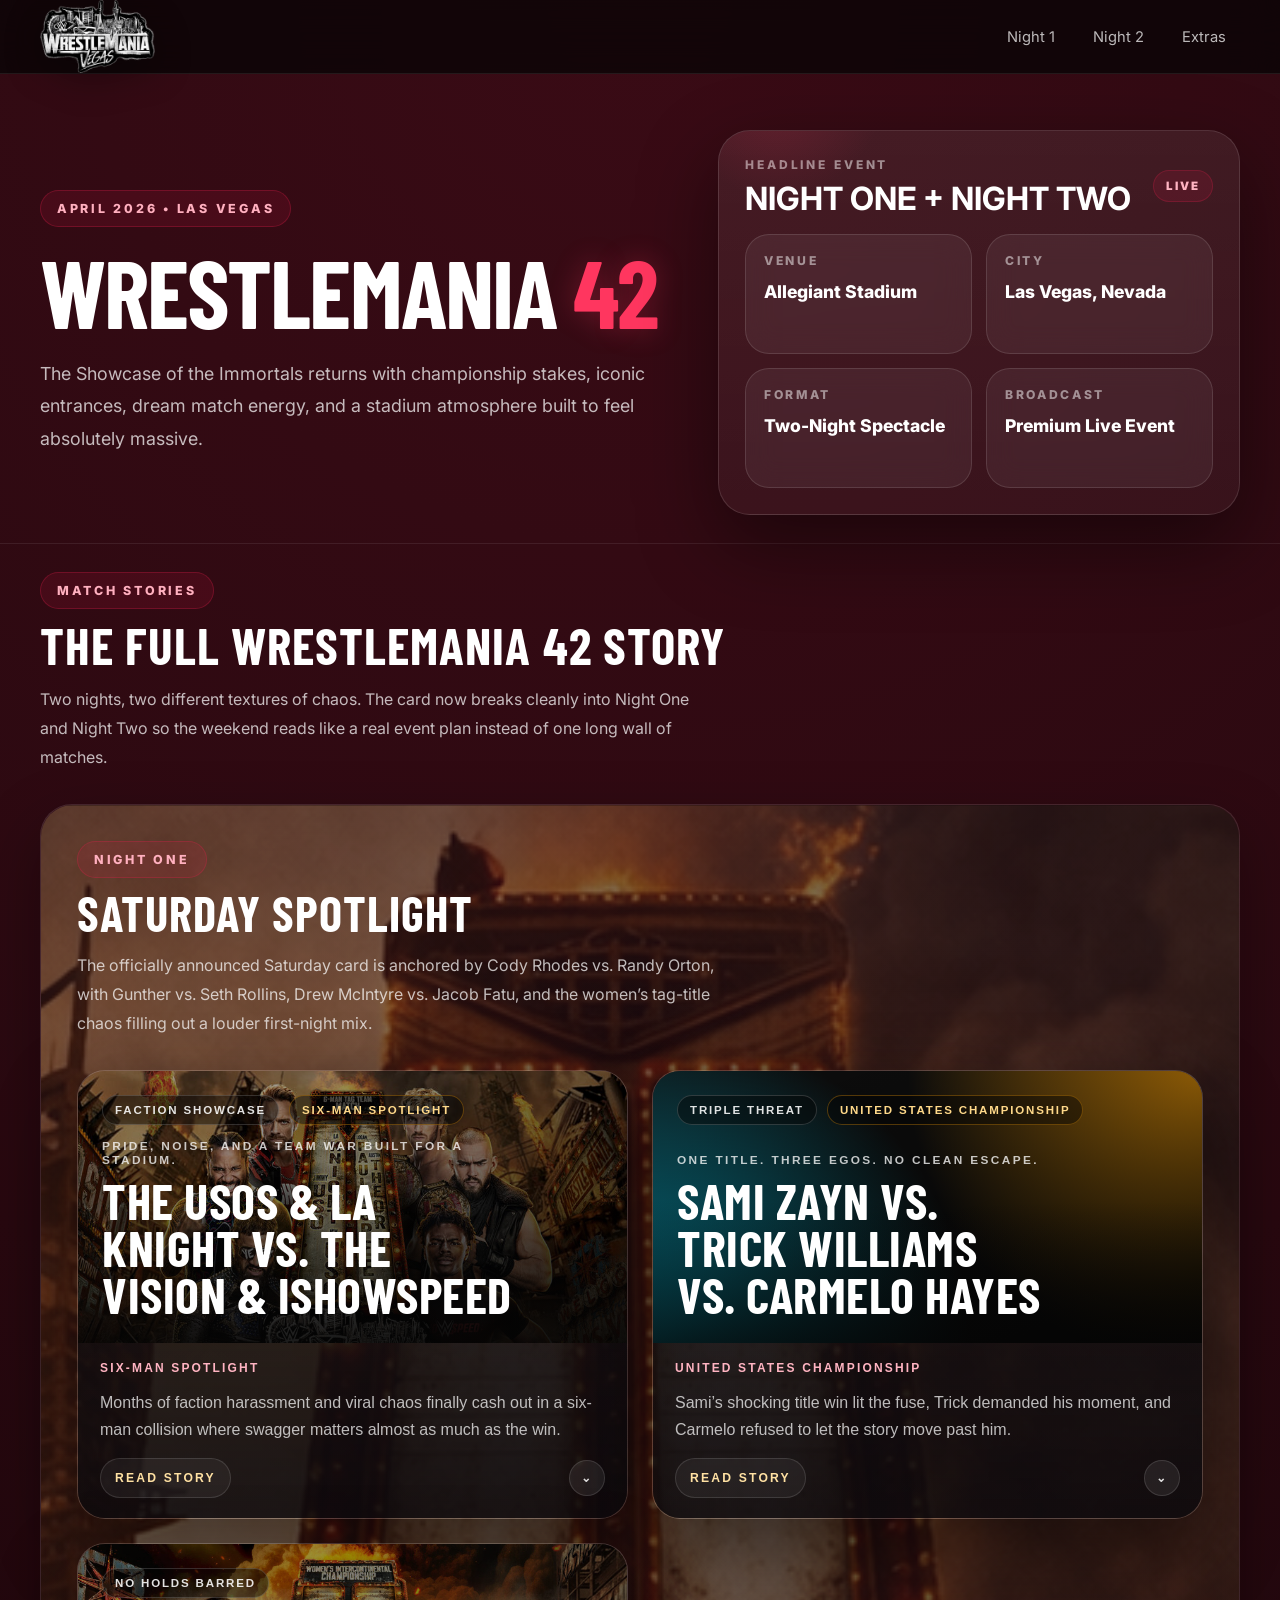
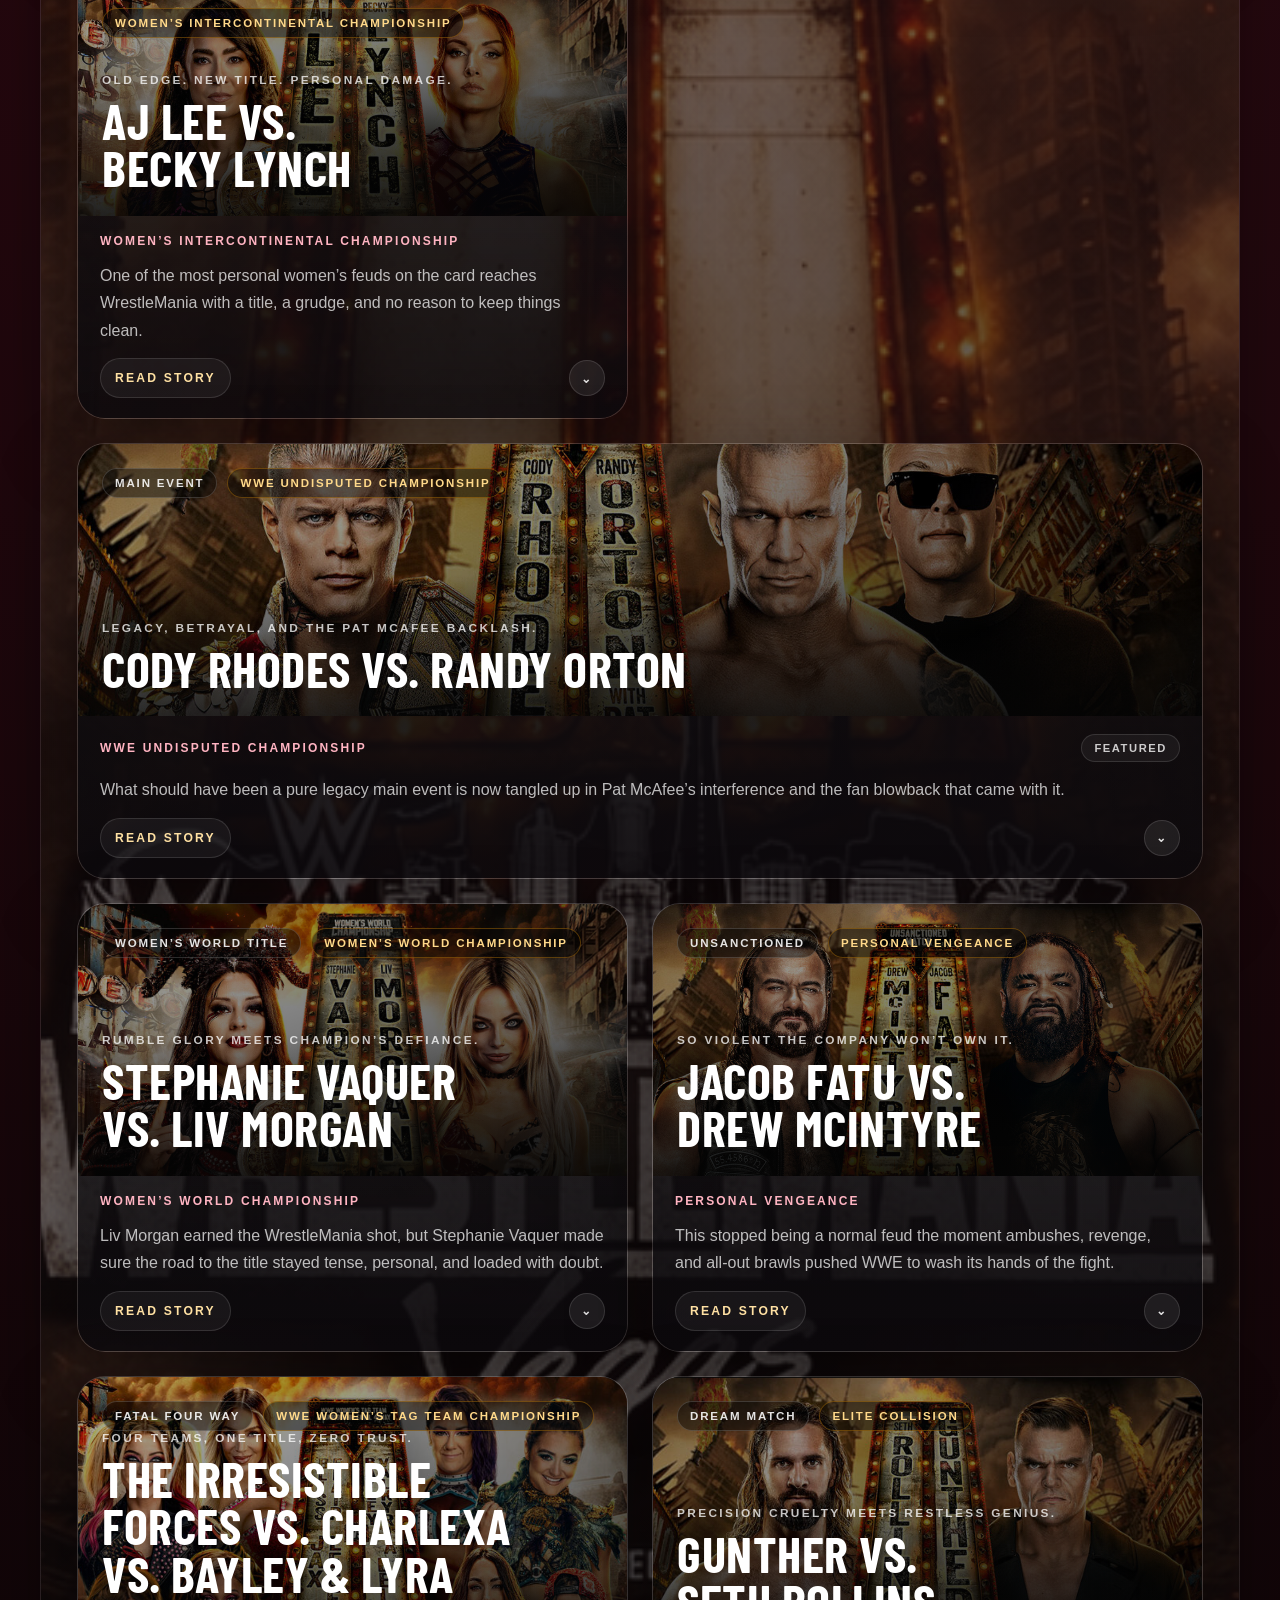
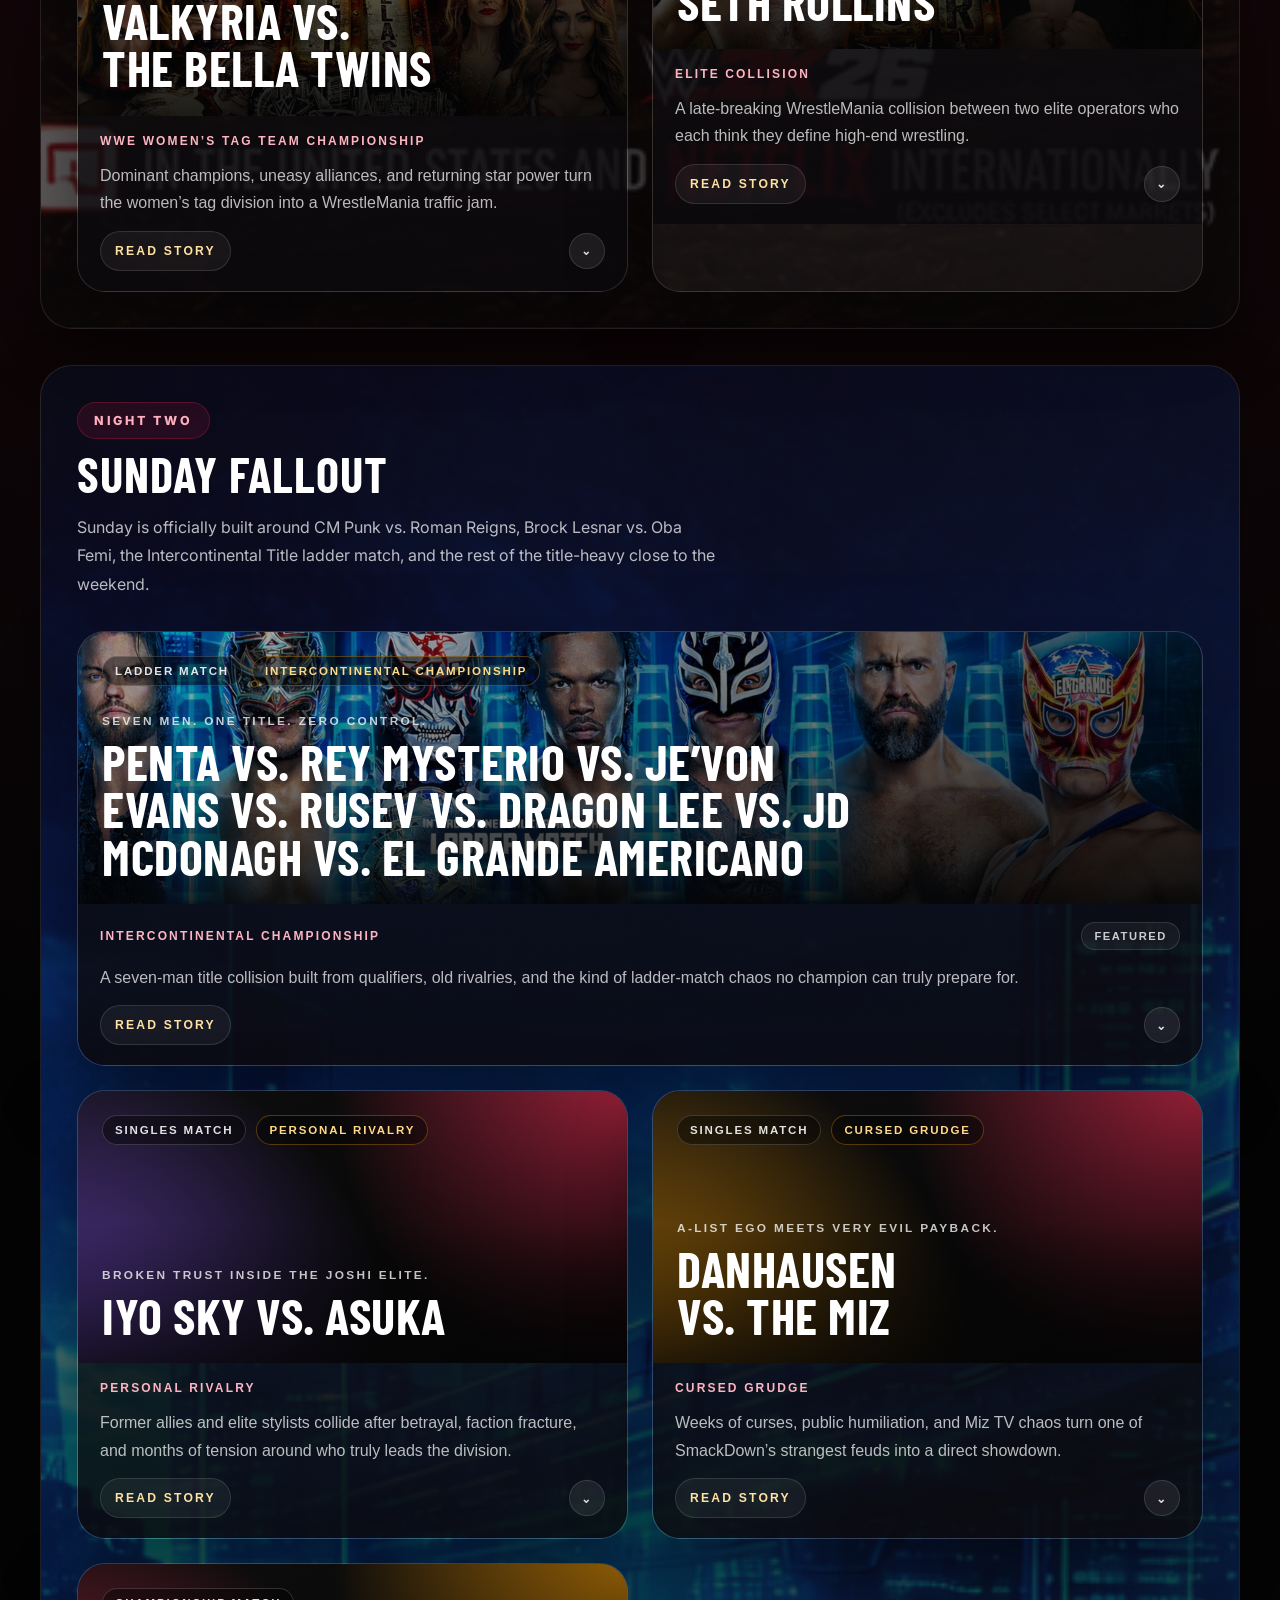
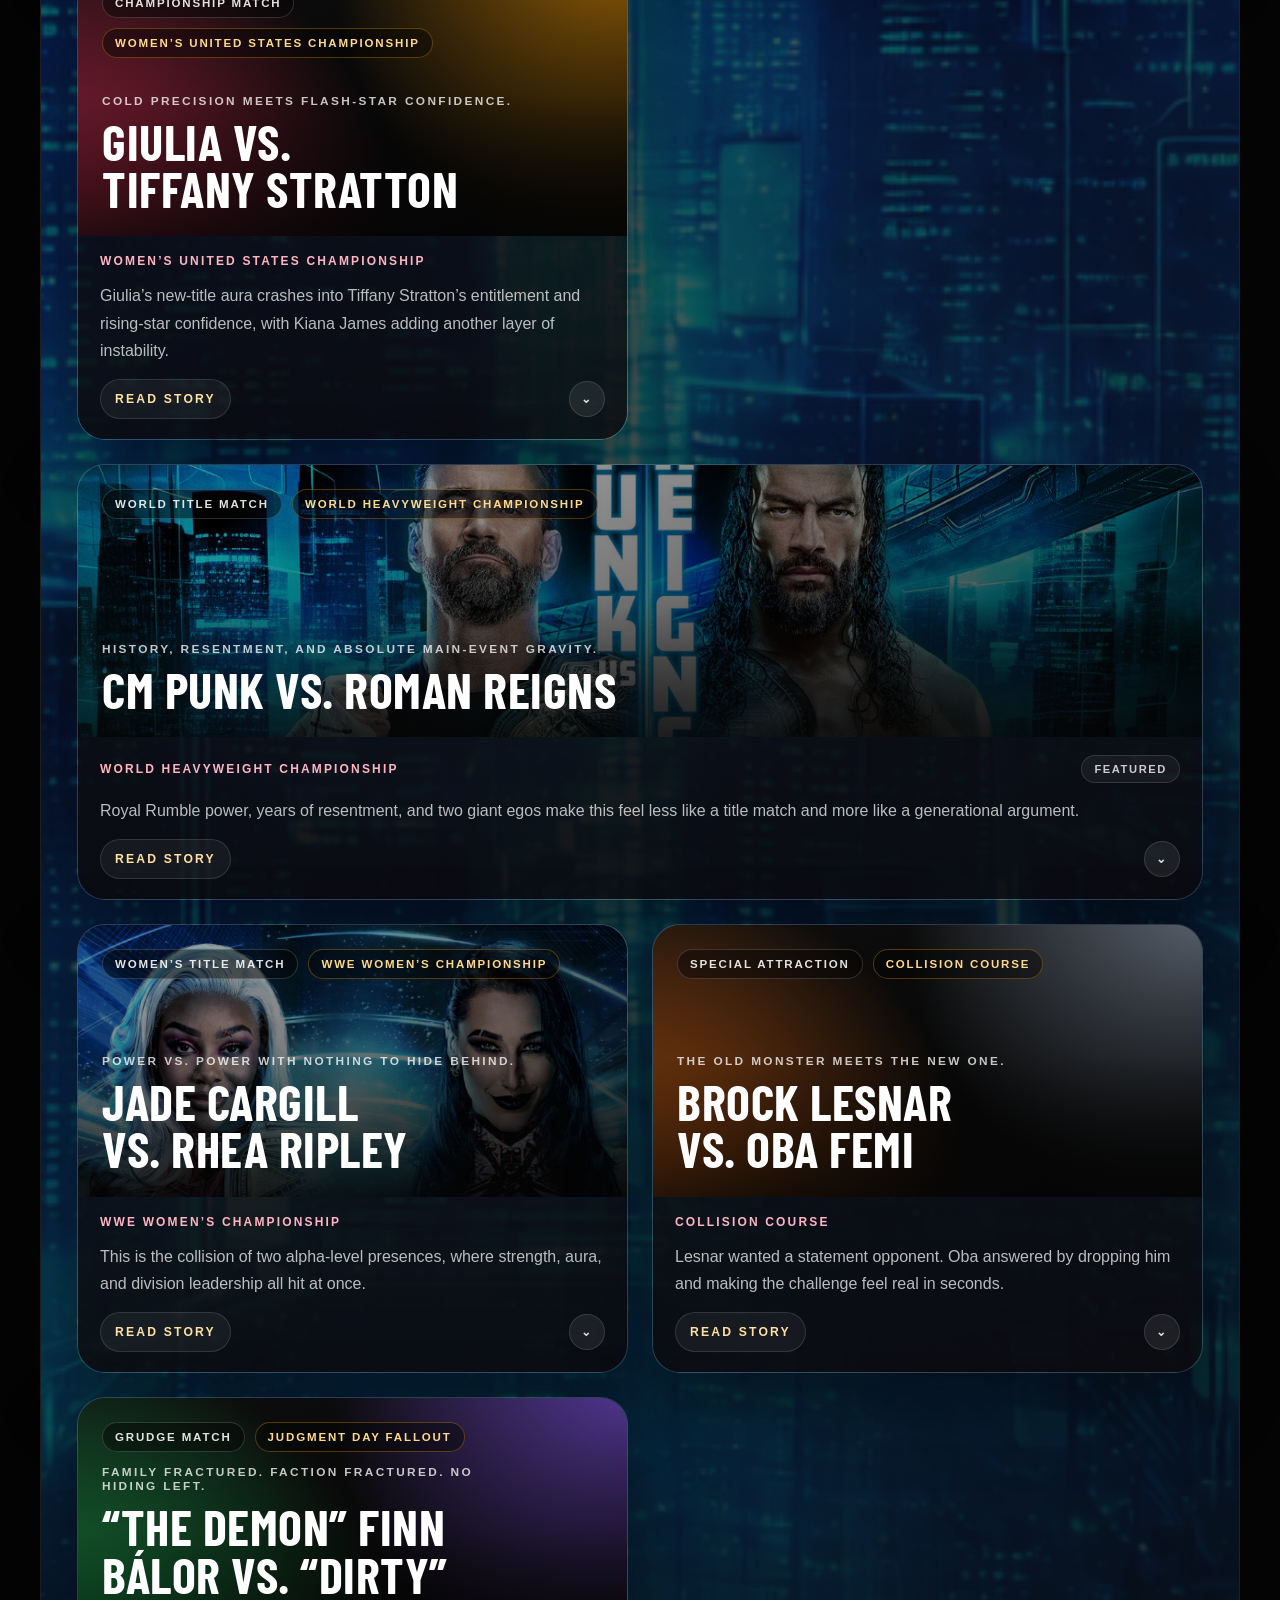
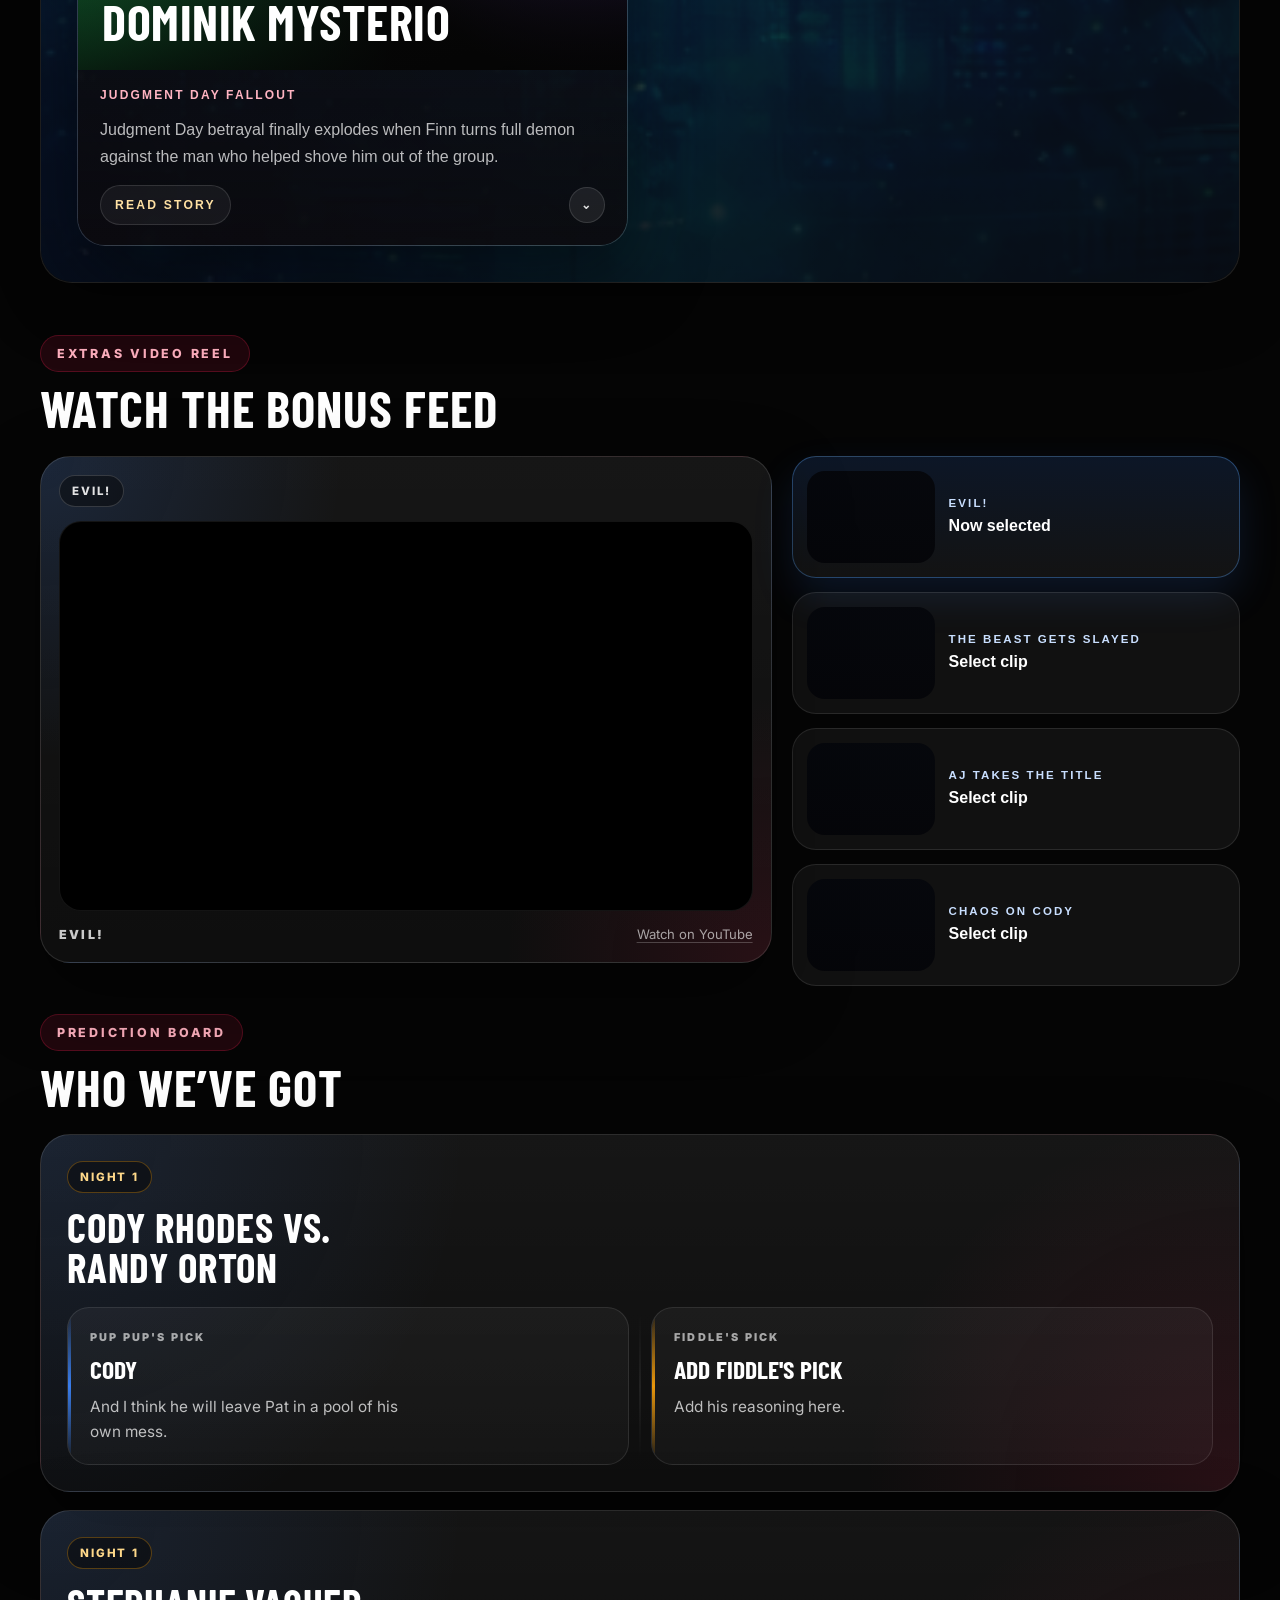
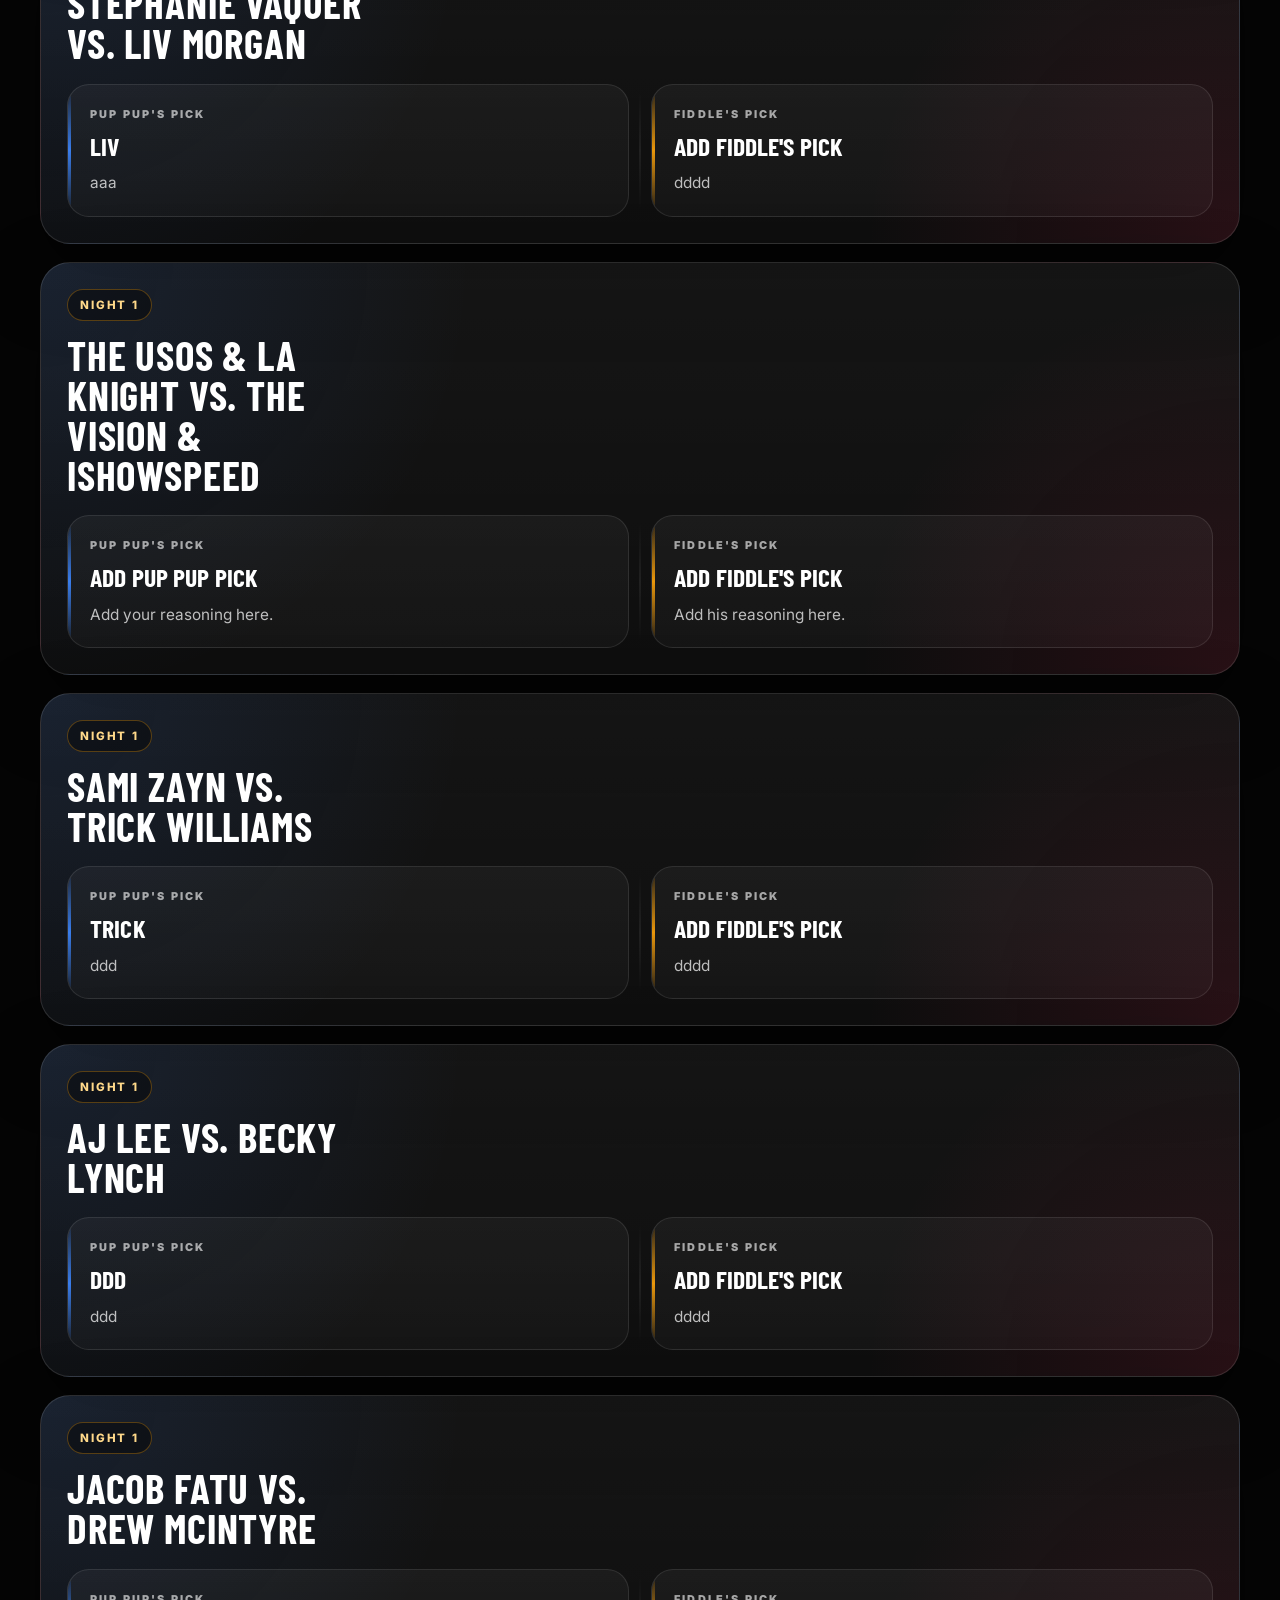
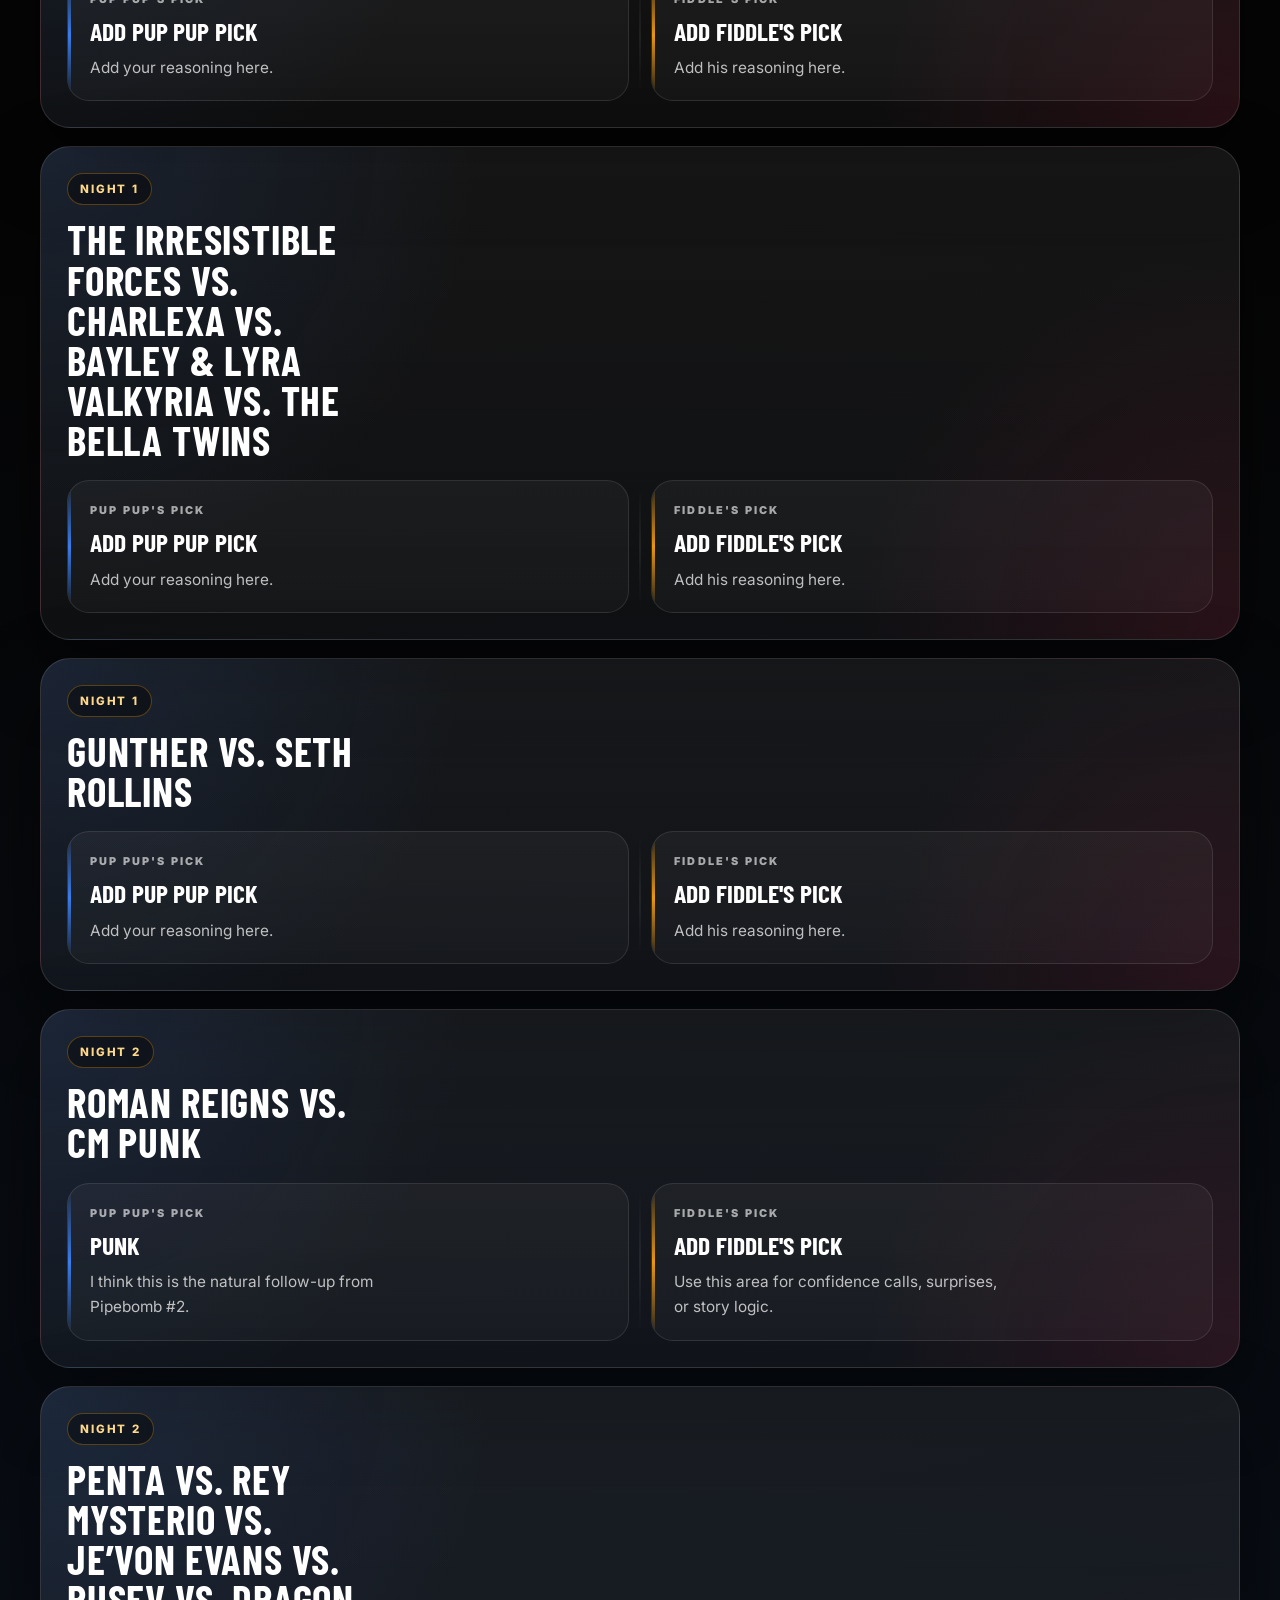
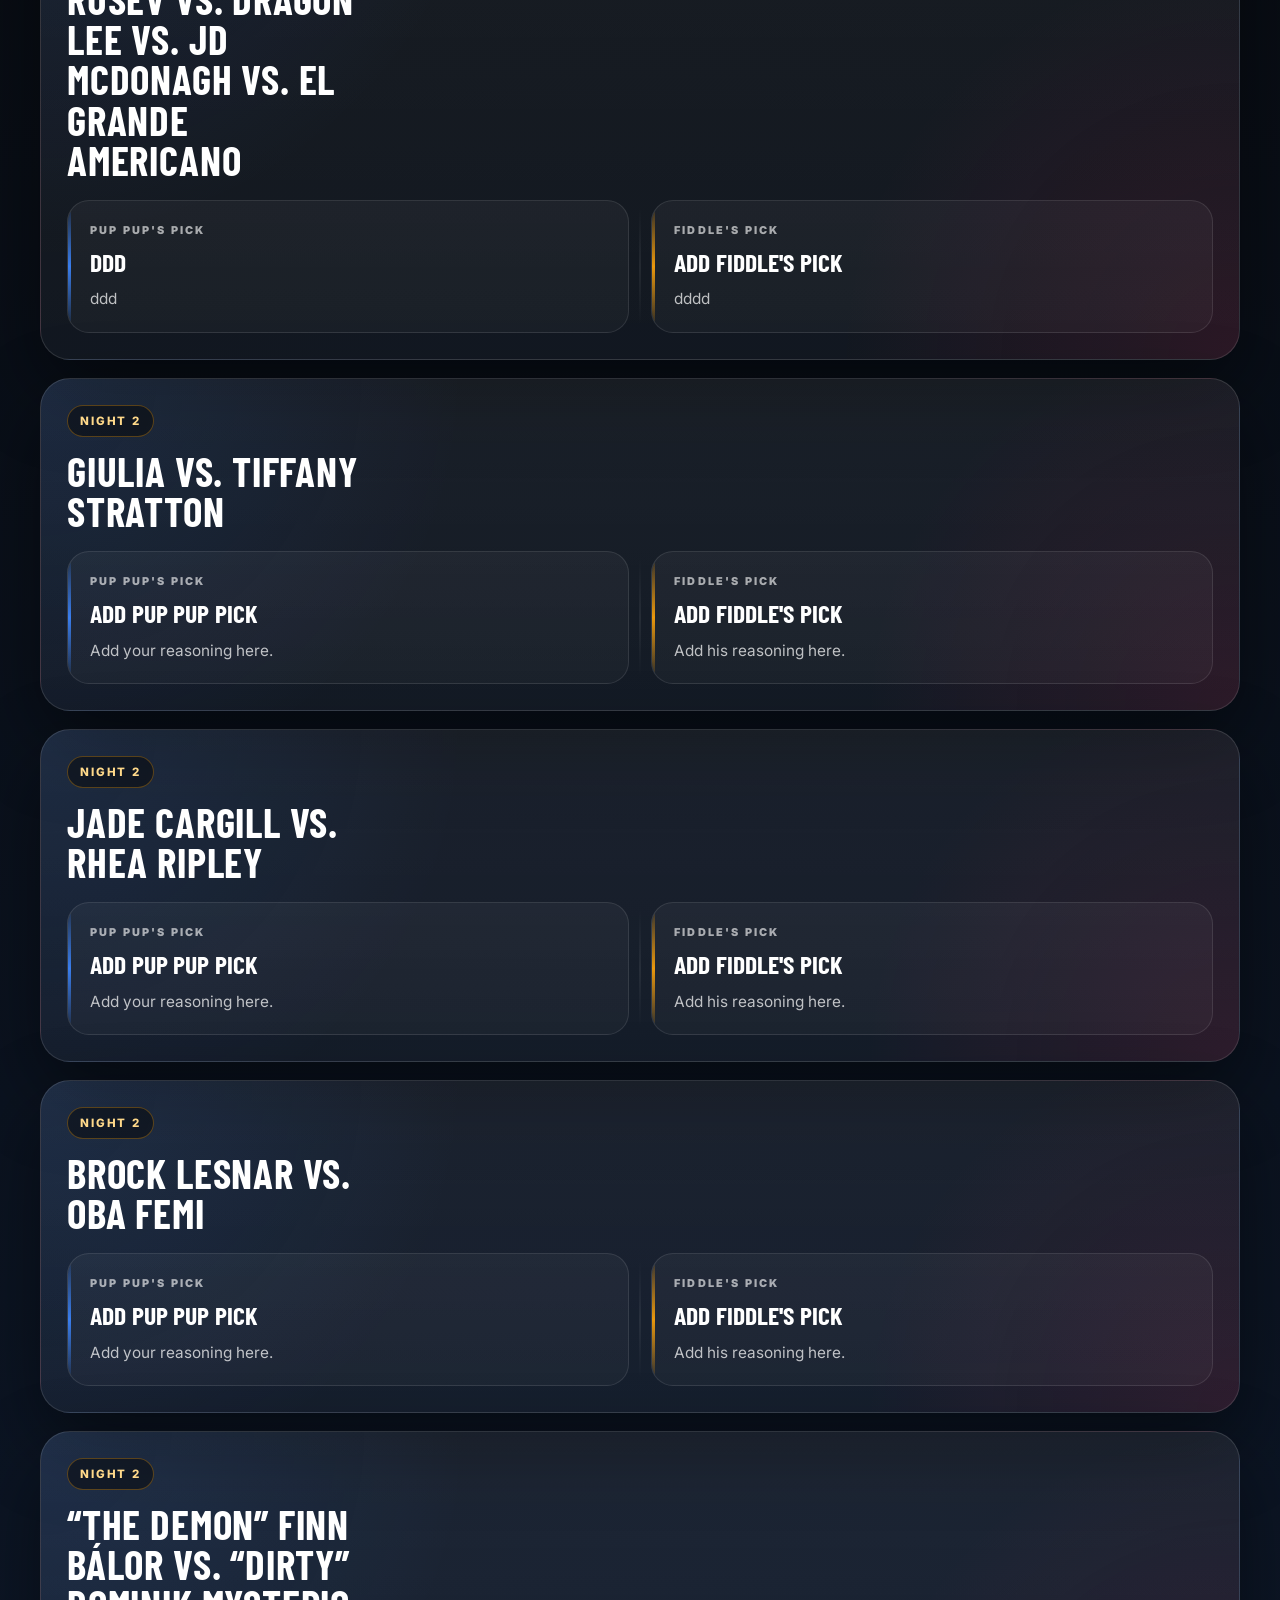
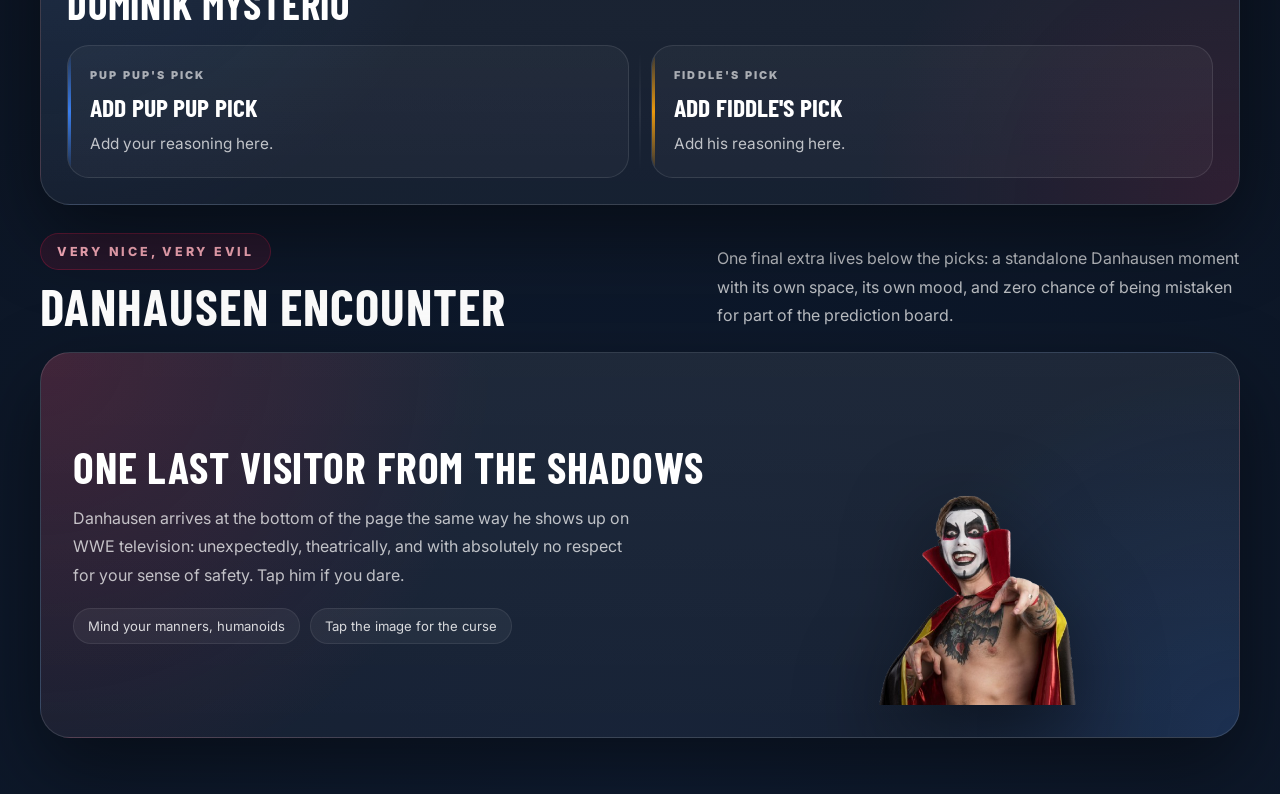
==== commit 883bdf78: "Fix extras visibility on mobile" ====
--- a/index.html
+++ b/index.html
@@ -77,7 +77,7 @@
 
     <section class="curse-section" id="experience">
       <div class="container">
-        <div class="extras-media reveal" id="extrasMedia">
+        <div class="extras-media" id="extrasMedia">
           <div class="extras-media-header">
             <div>
               <div class="eyebrow">Extras Video Reel</div>
@@ -90,7 +90,7 @@
           </div>
         </div>
 
-        <div class="predictions-board reveal" id="predictionsBoard">
+        <div class="predictions-board" id="predictionsBoard">
           <div class="predictions-board-header">
             <div>
               <div class="eyebrow">Prediction Board</div>
@@ -100,7 +100,7 @@
           <div class="predictions-list" id="predictionsList" aria-label="WrestleMania predictions"></div>
         </div>
 
-        <div class="extras-easter-egg reveal">
+        <div class="extras-easter-egg">
           <div class="extras-easter-egg-header">
             <div>
               <div class="eyebrow">Very Nice, Very Evil</div>
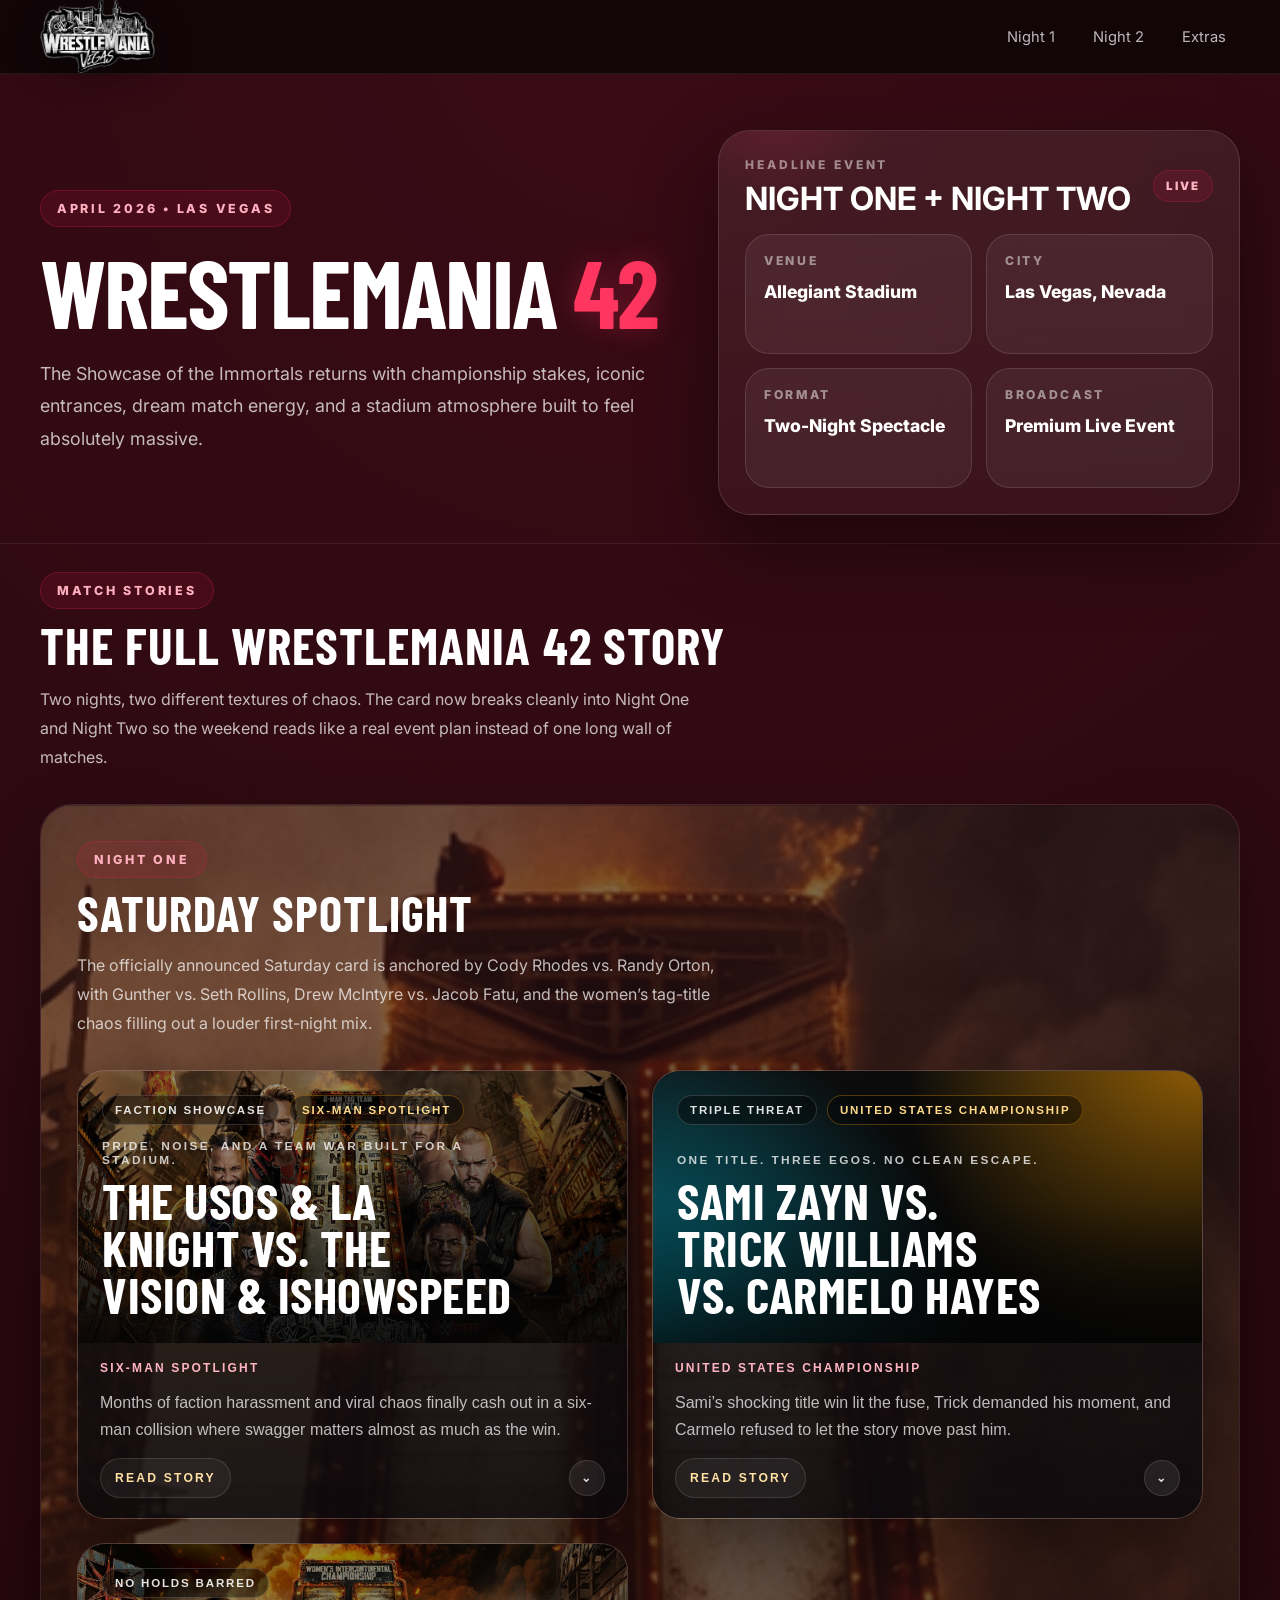
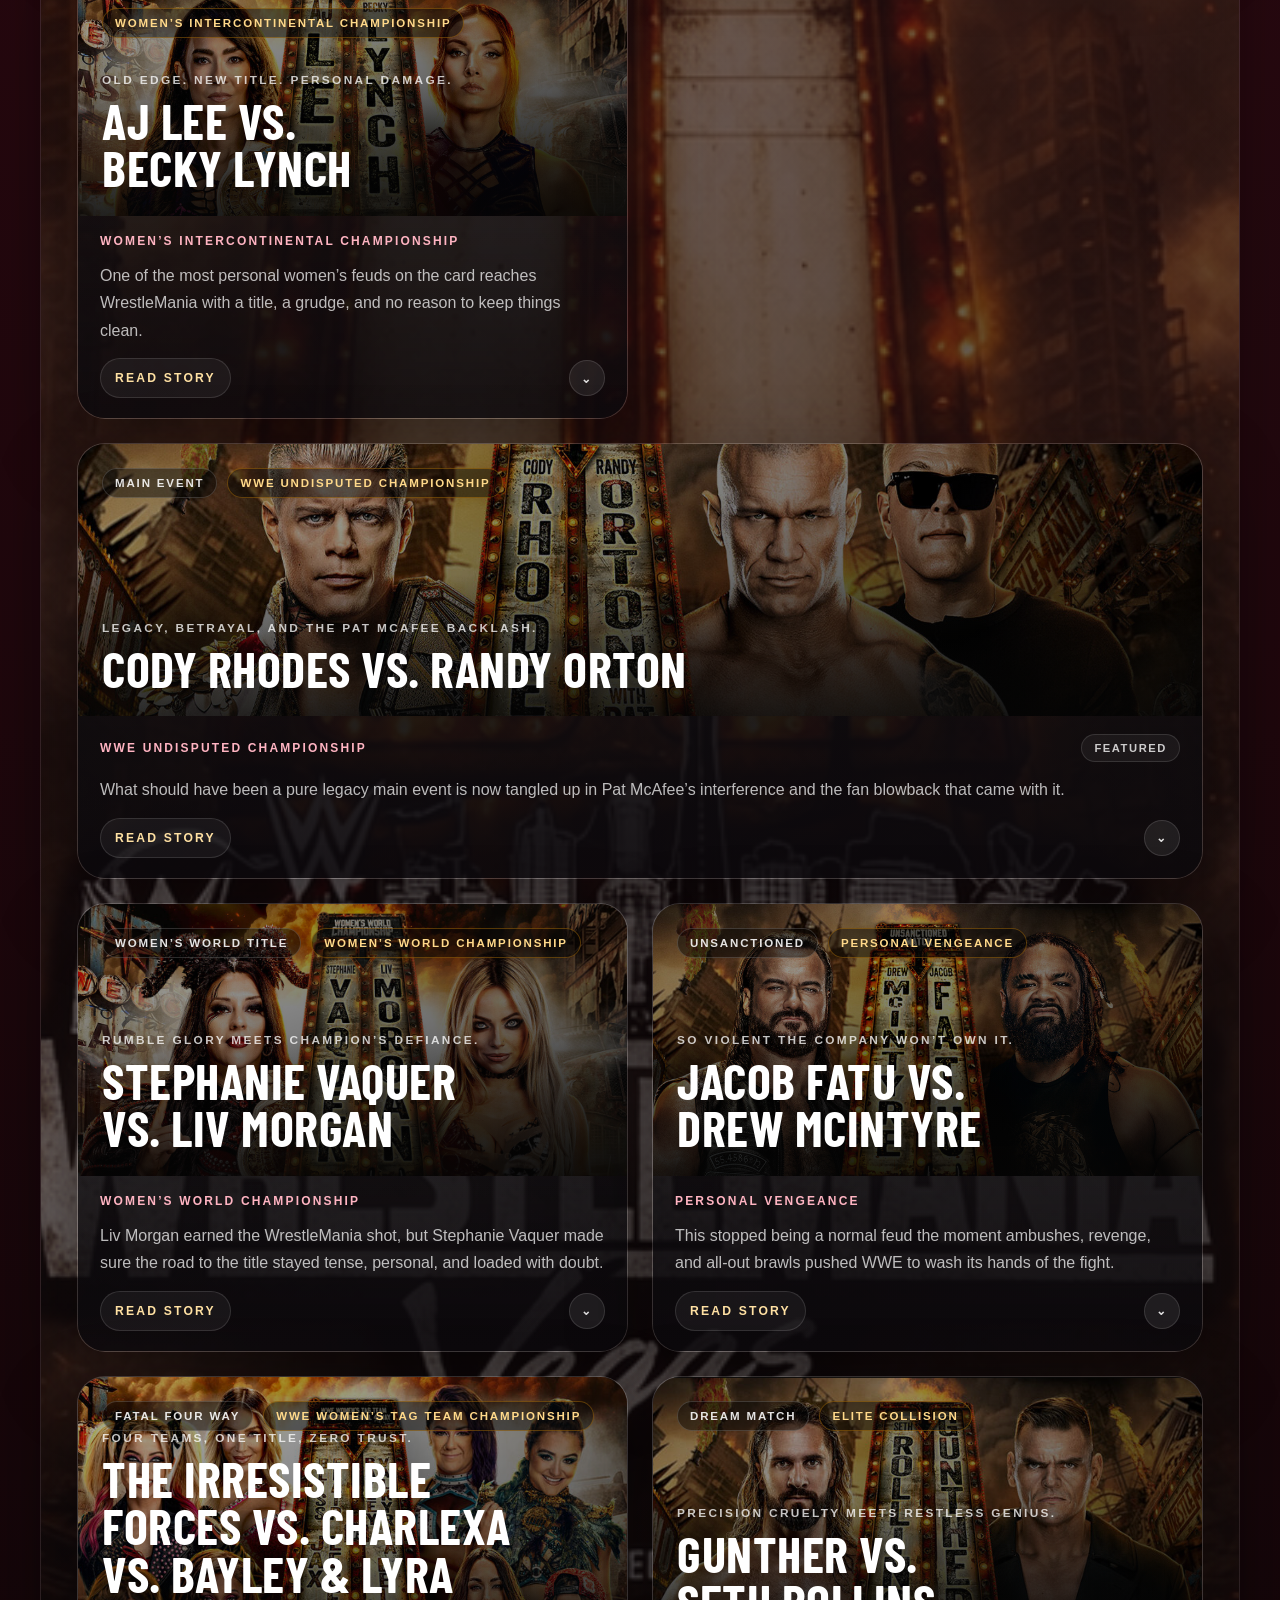
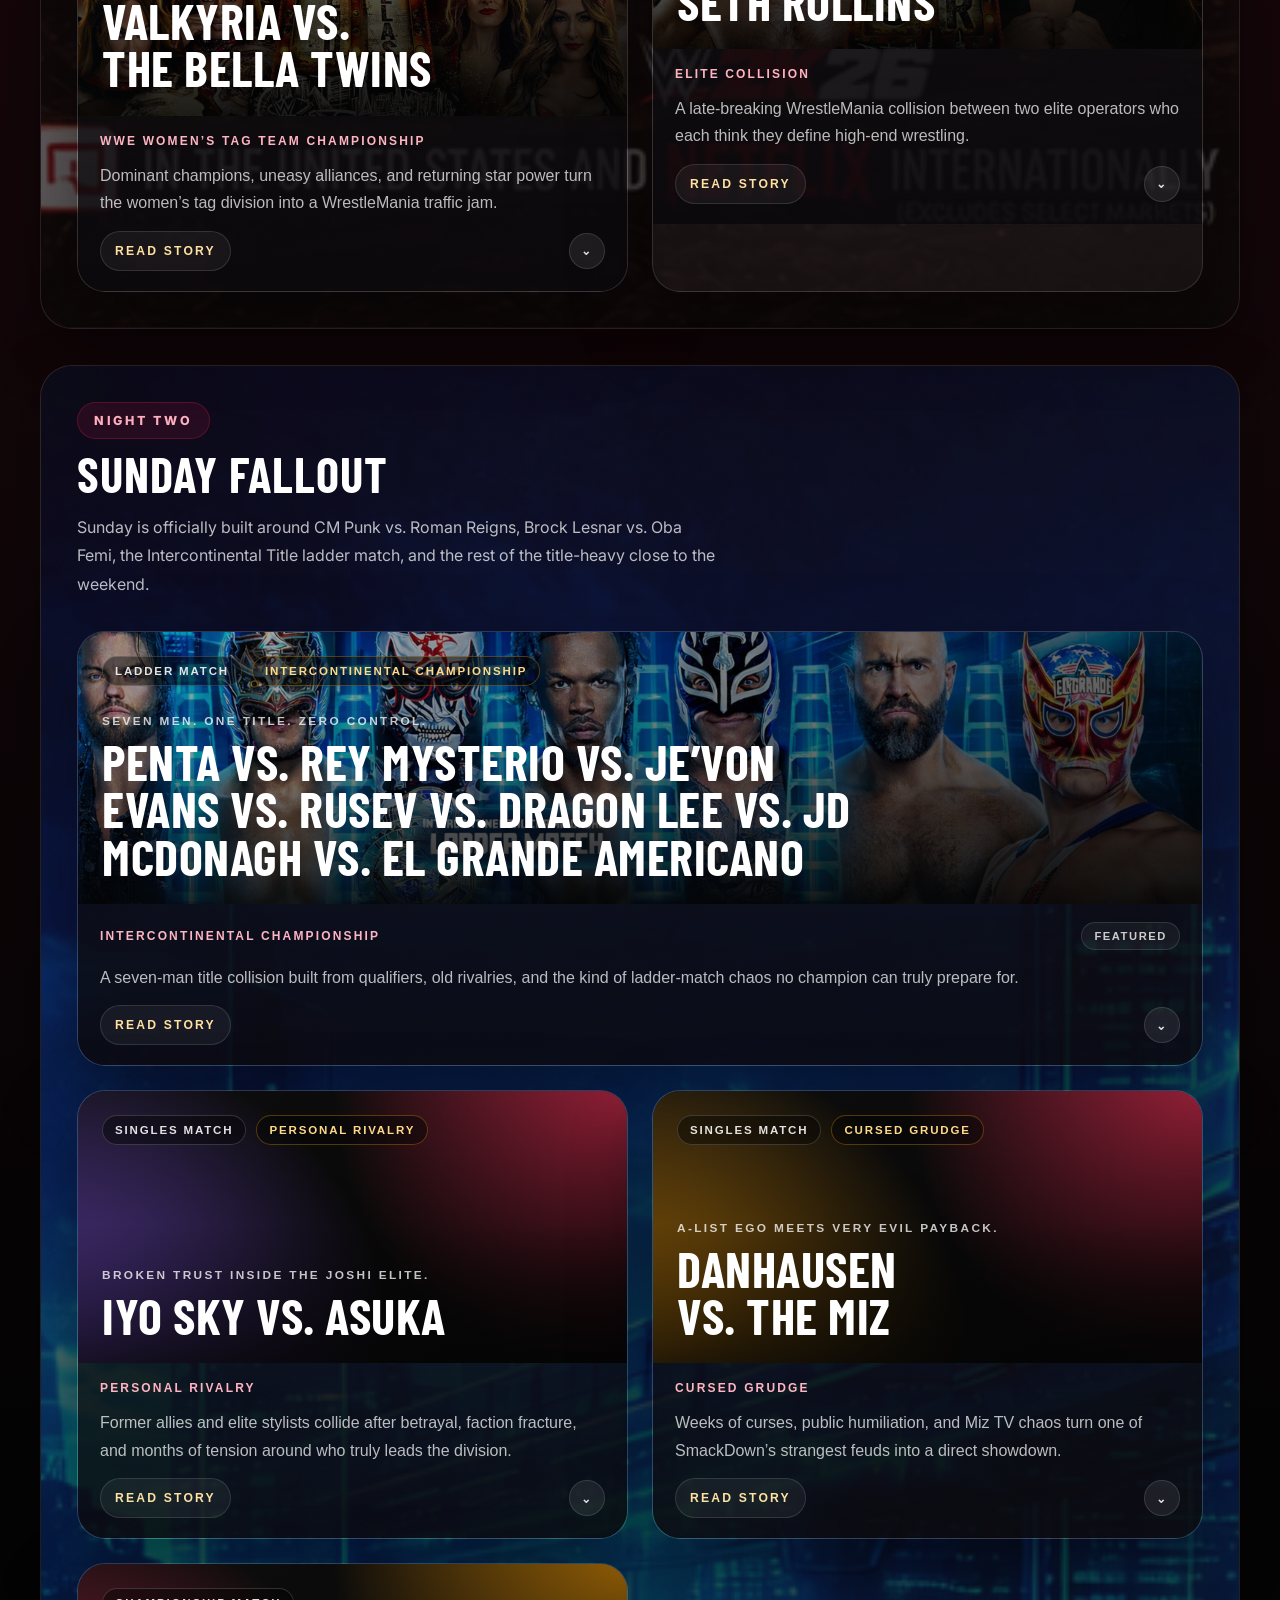
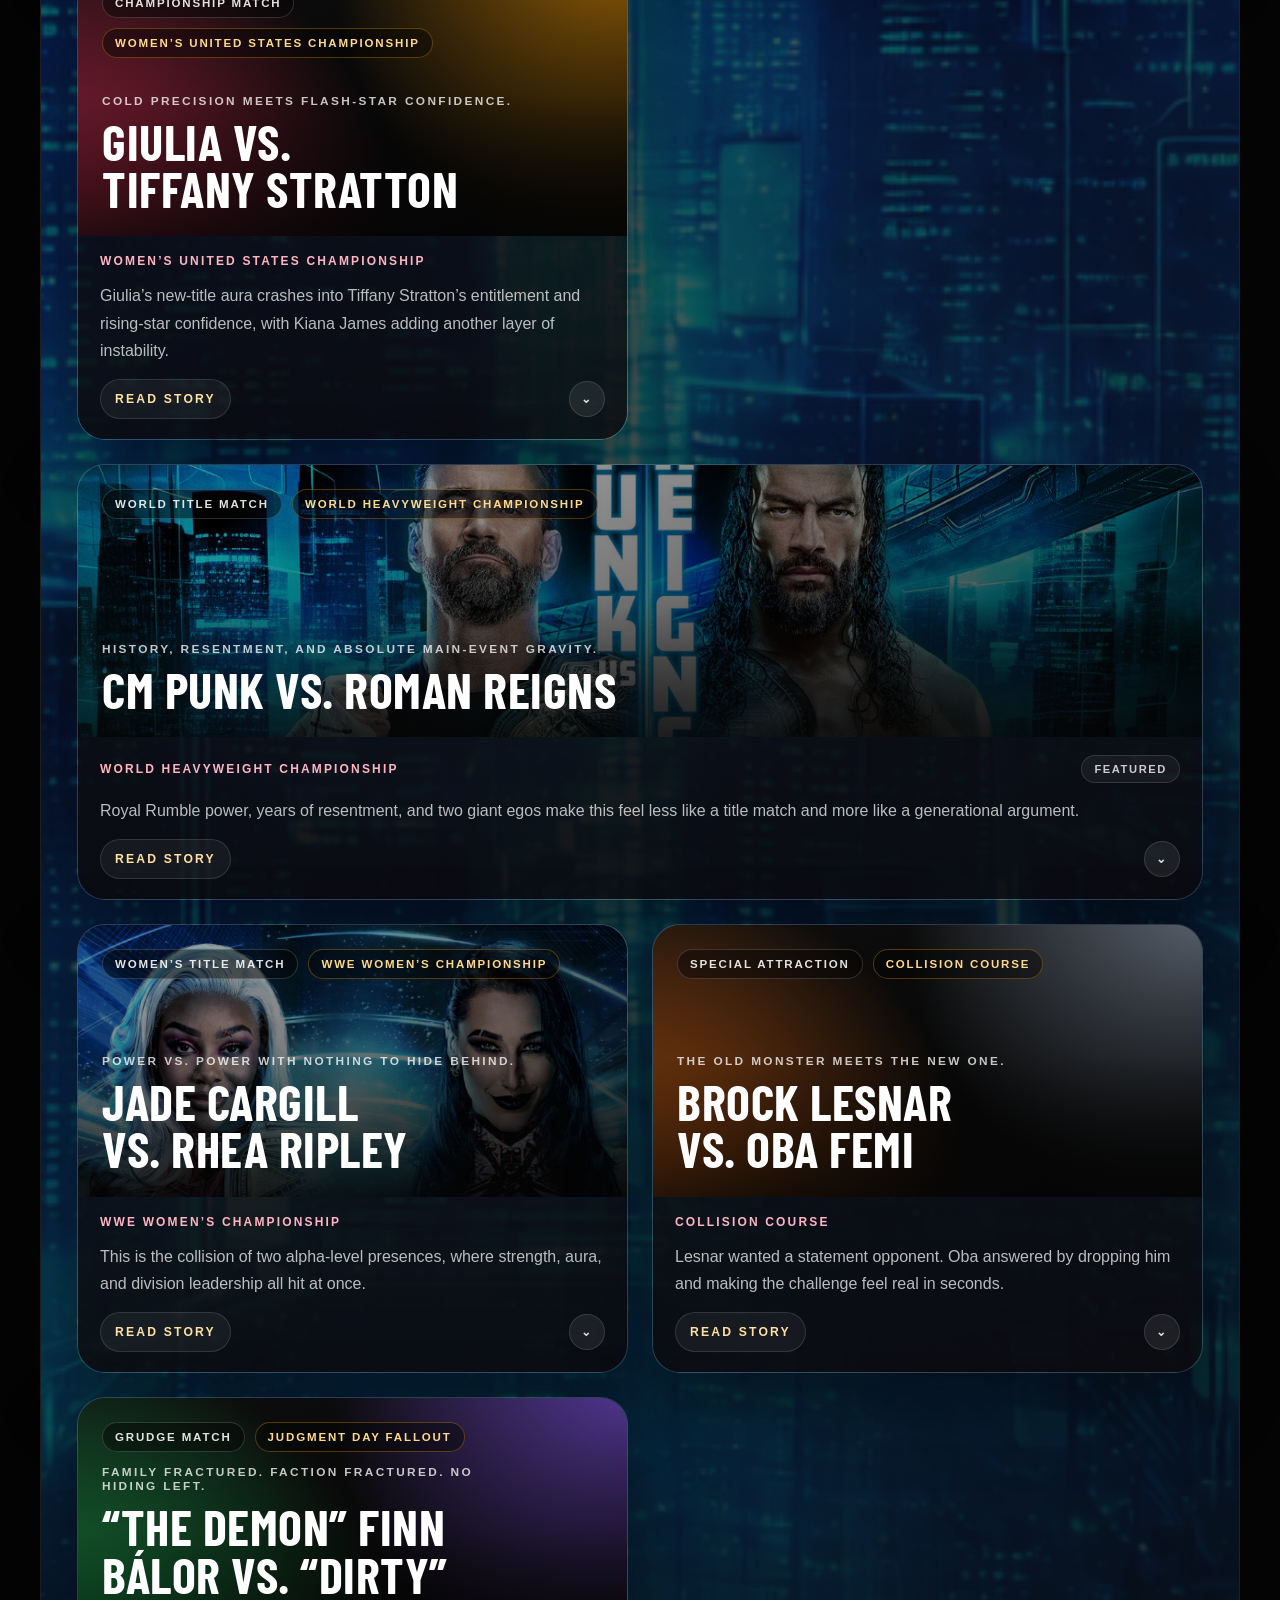
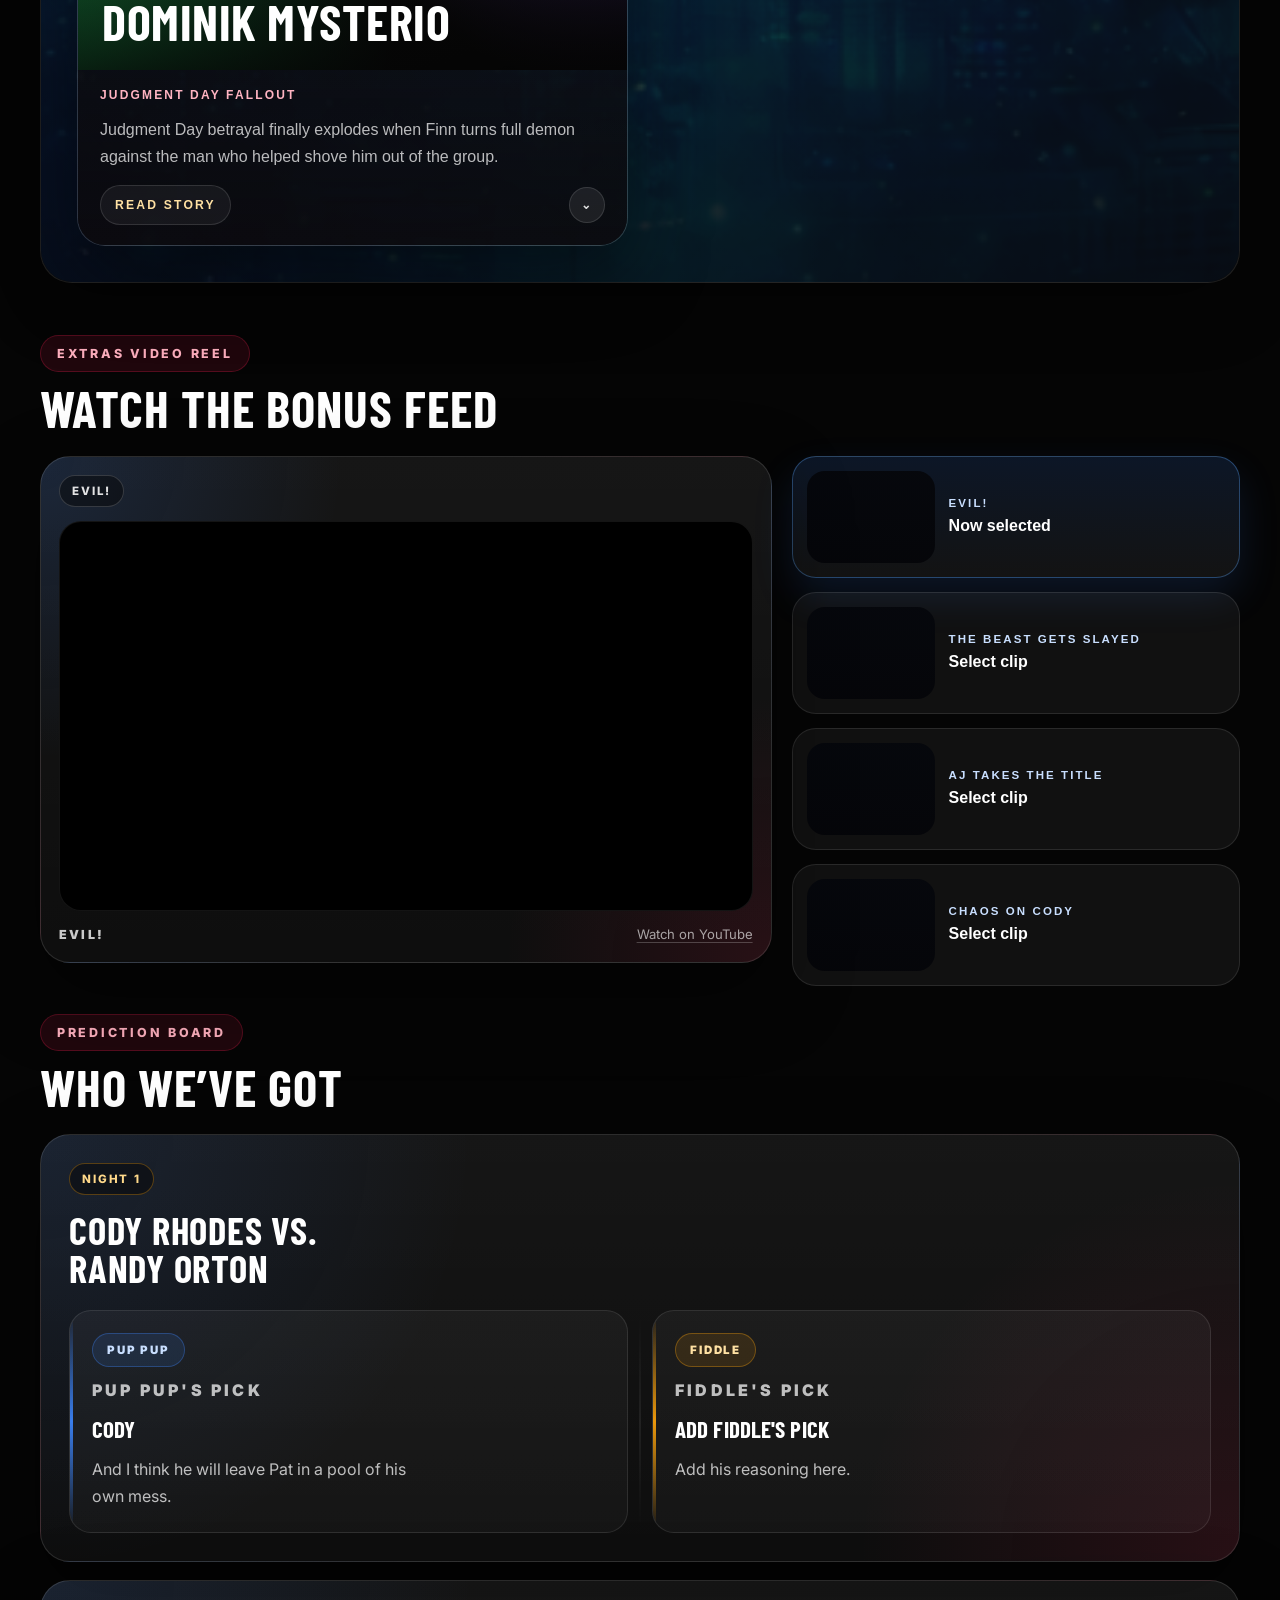
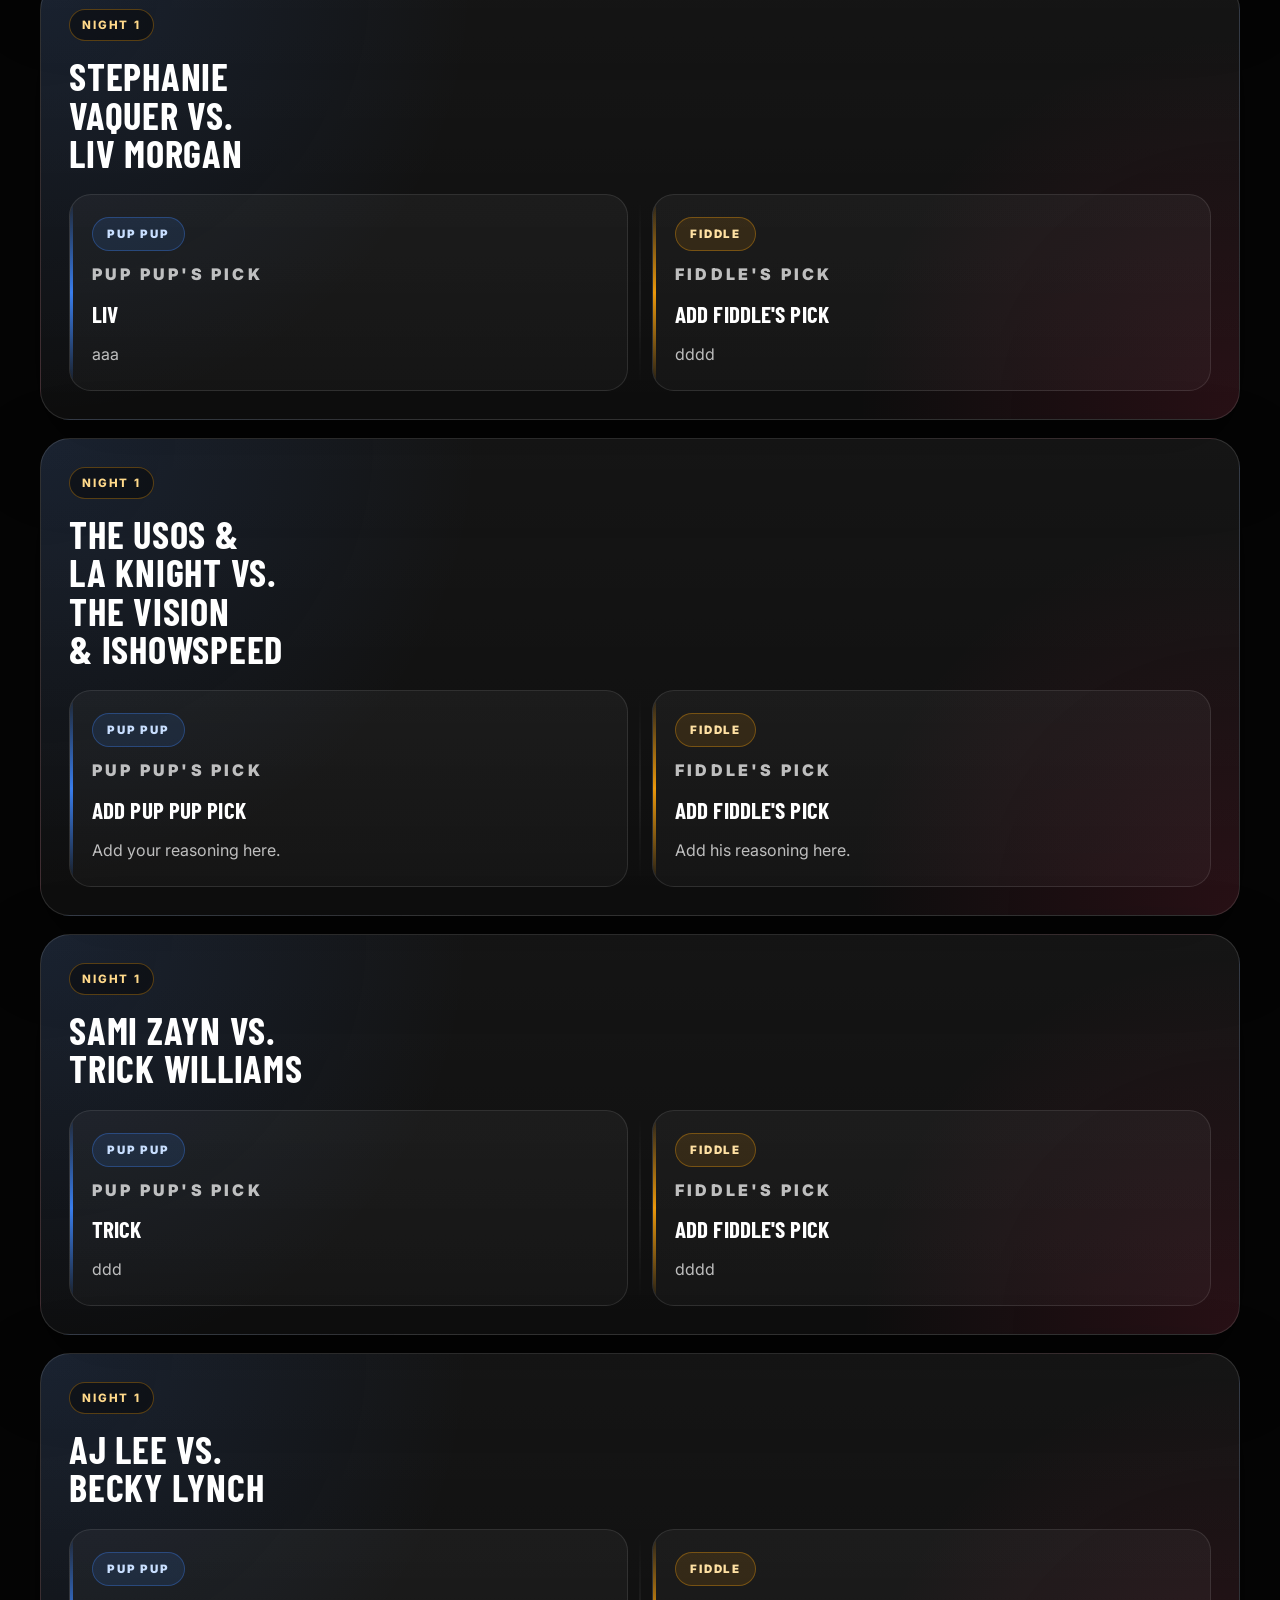
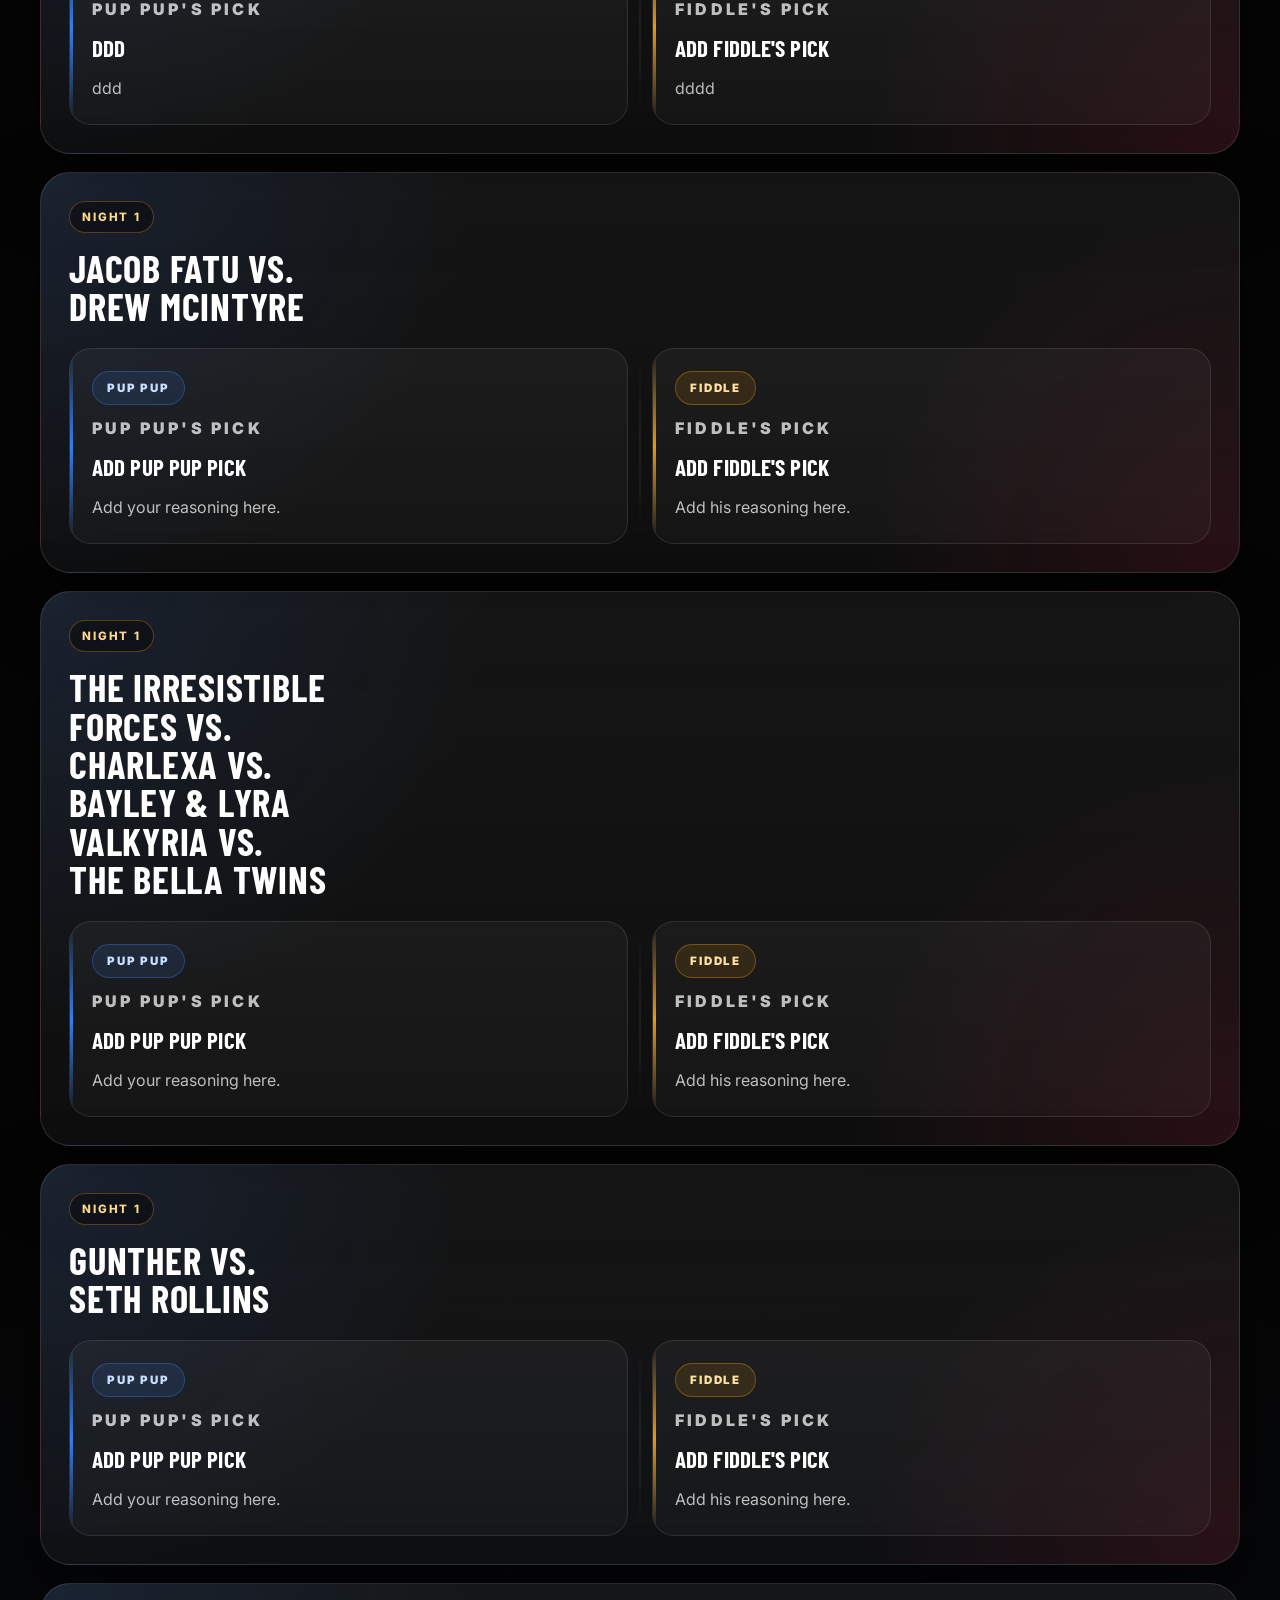
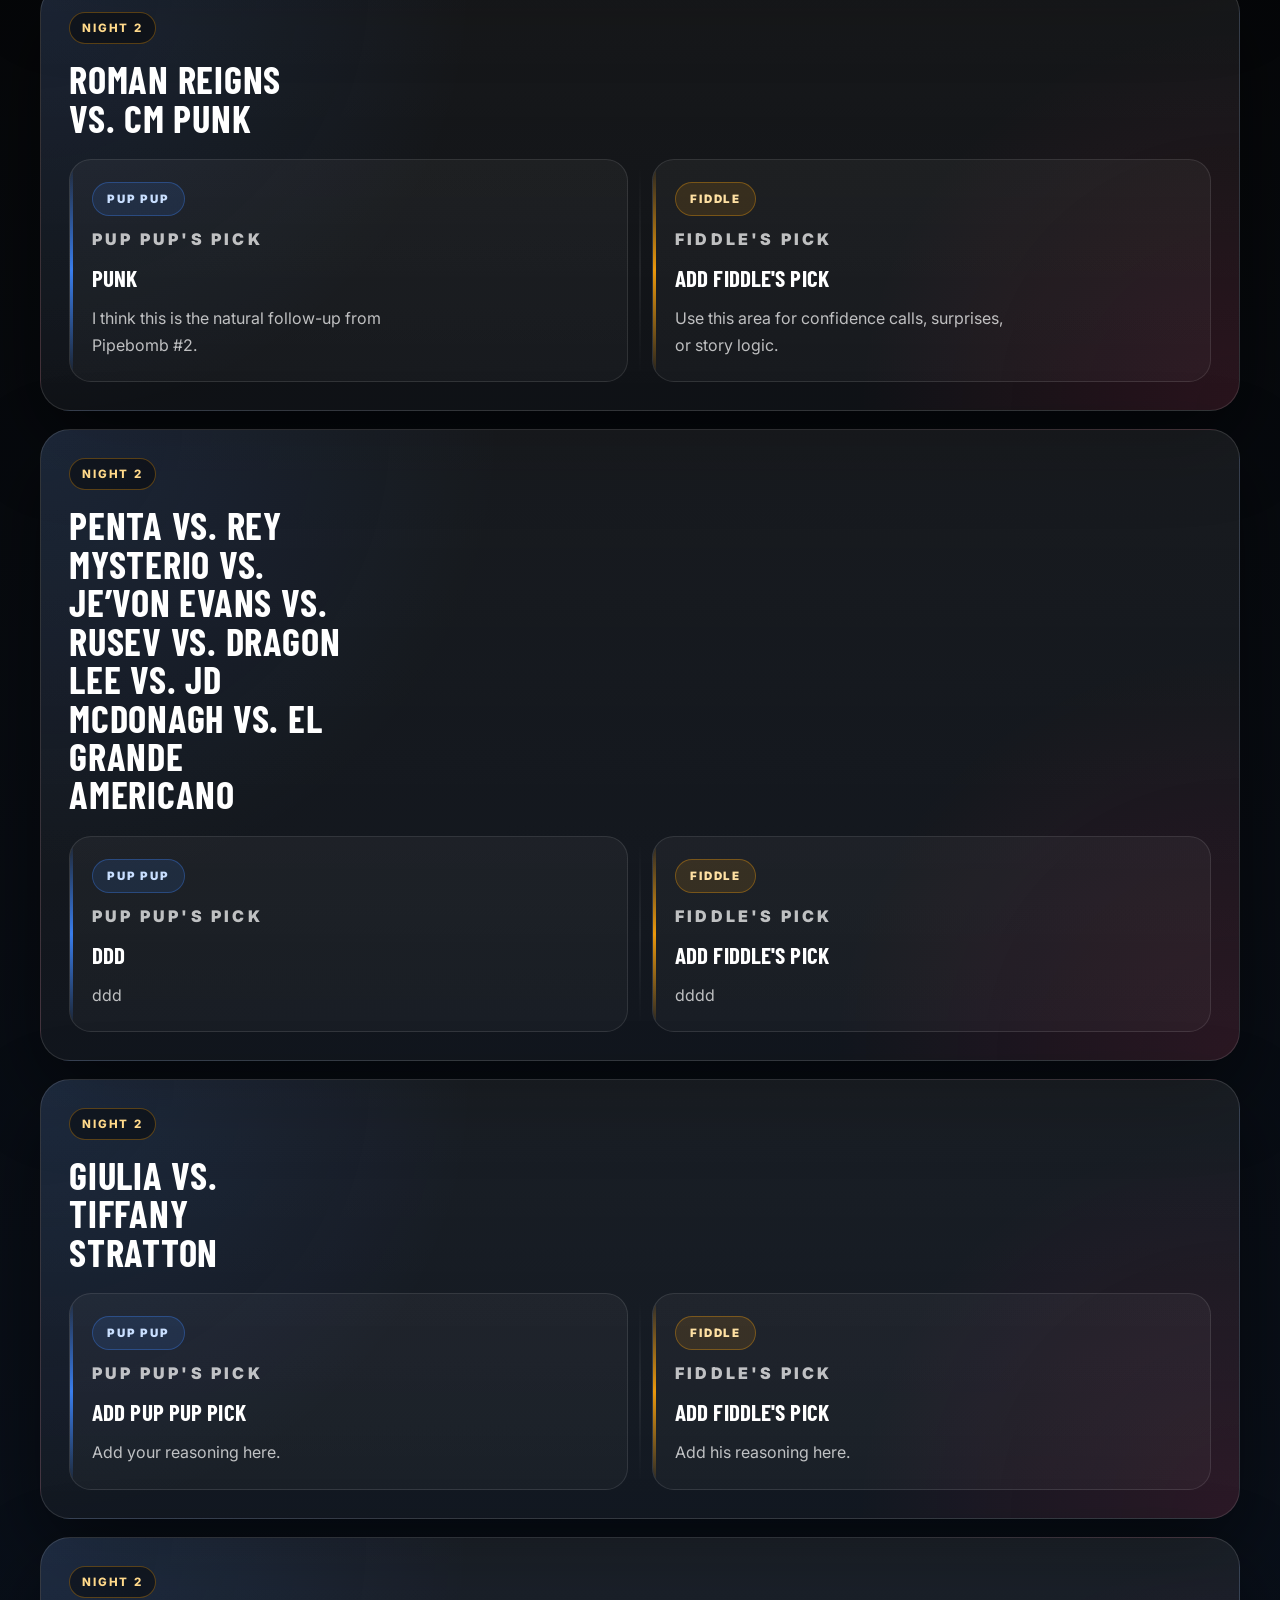
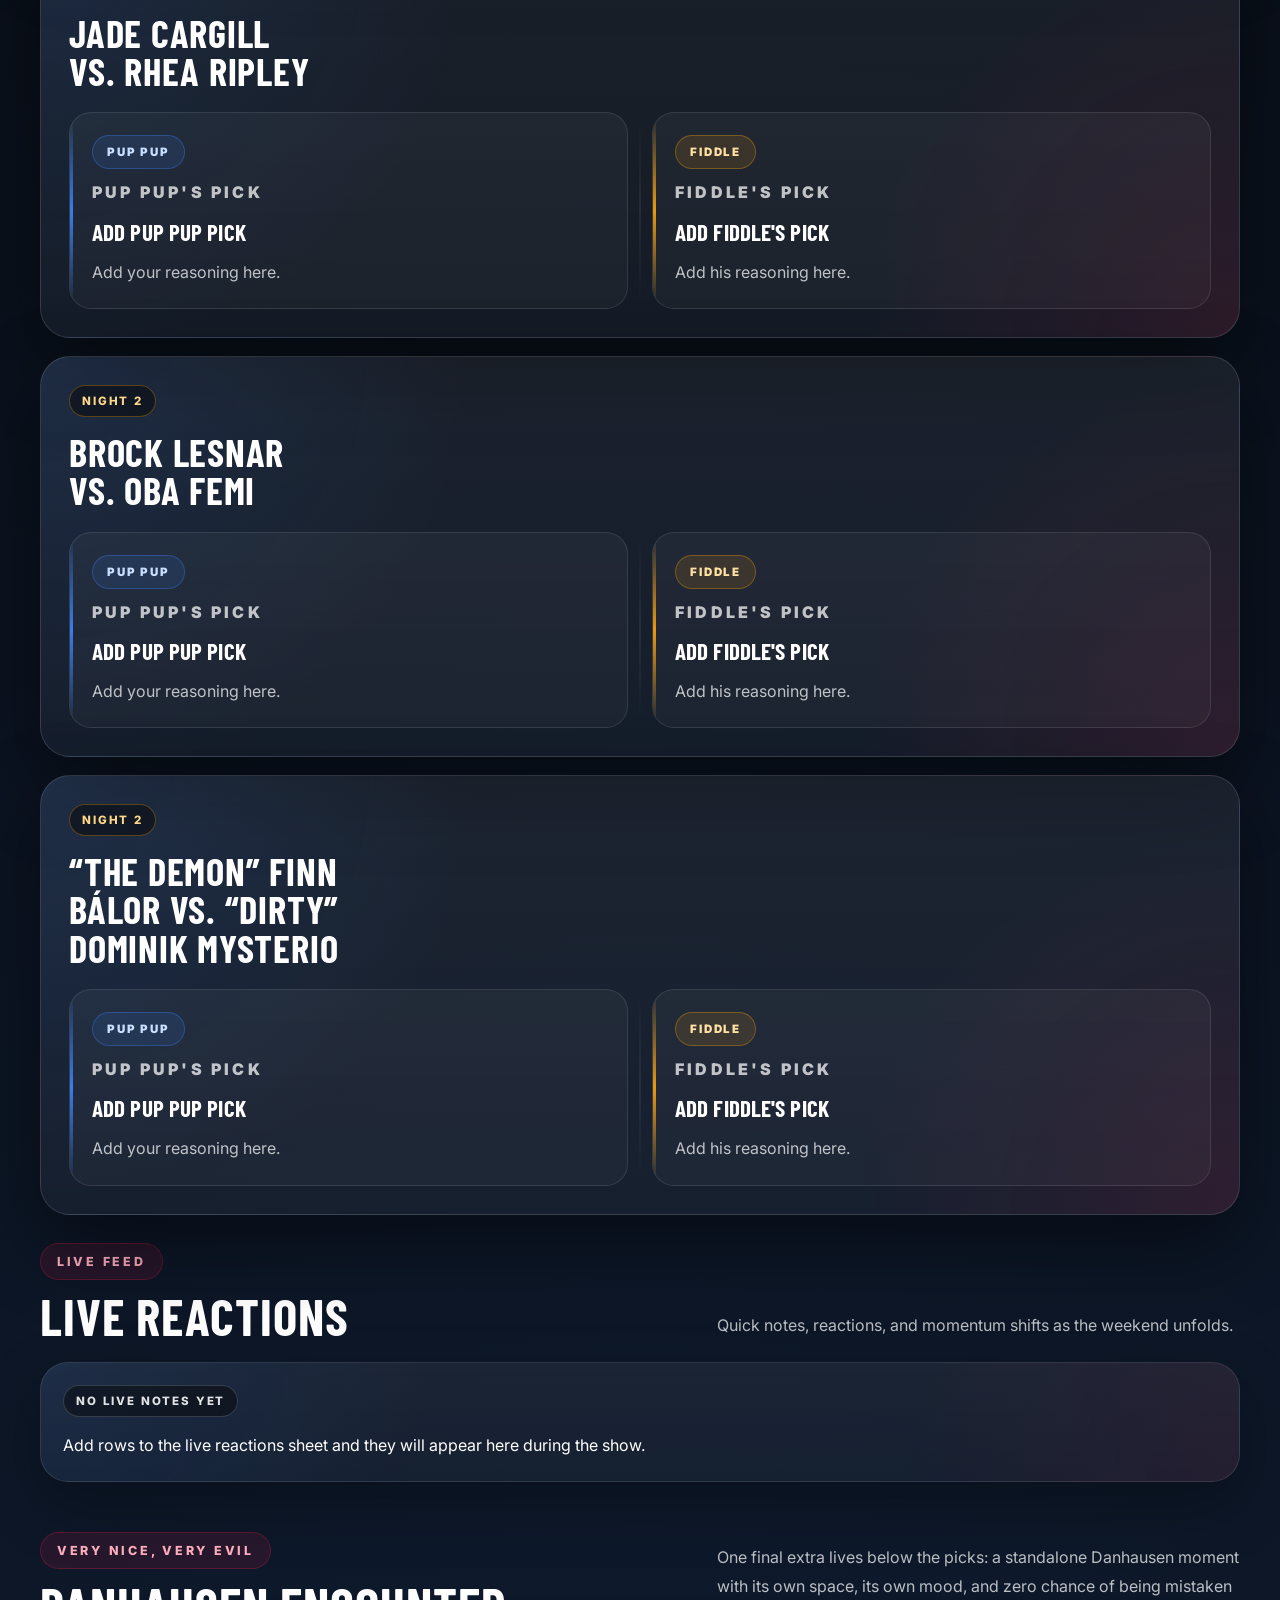
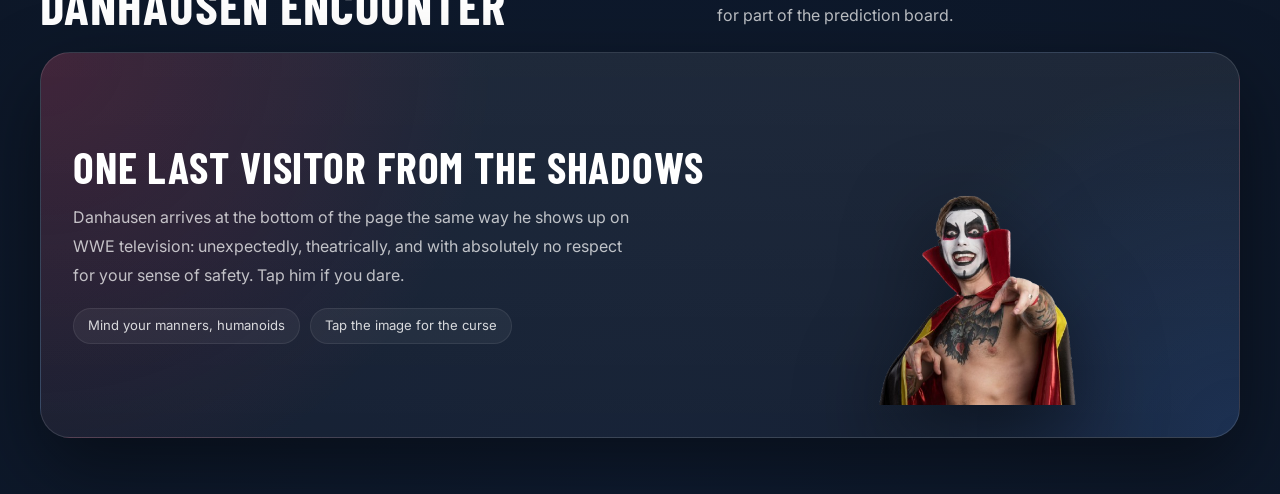
==== commit 238daf78: "Add live reactions feed and harden sheet rendering" ====
--- a/index.html
+++ b/index.html
@@ -100,6 +100,18 @@
           <div class="predictions-list" id="predictionsList" aria-label="WrestleMania predictions"></div>
         </div>
 
+        <div class="live-reactions" id="liveReactions">
+          <div class="live-reactions-header">
+            <div>
+              <div class="eyebrow">Live Feed</div>
+              <h2>Live Reactions</h2>
+            </div>
+            <p>Quick notes, reactions, and momentum shifts as the weekend unfolds.</p>
+          </div>
+          <div class="live-reactions-featured" id="liveReactionsFeatured" aria-label="Featured live reaction"></div>
+          <div class="live-reactions-timeline" id="liveReactionsTimeline" aria-label="Live reactions timeline"></div>
+        </div>
+
         <div class="extras-easter-egg">
           <div class="extras-easter-egg-header">
             <div>
@@ -151,6 +163,7 @@
   <script src="extras-videos.js"></script>
   <script src="extras-predictions.js"></script>
   <script src="extras-predictions-sheet.js"></script>
+  <script src="extras-live-sheet.js"></script>
   <script src="script.js"></script>
 </body>
 </html>
--- a/styles.css
+++ b/styles.css
@@ -718,6 +718,125 @@
   gap: 18px;
 }
 
+.live-reactions {
+  display: grid;
+  gap: 22px;
+  margin-bottom: 28px;
+}
+
+.live-reactions-header {
+  display: grid;
+  grid-template-columns: minmax(0, 1fr) minmax(300px, 0.8fr);
+  gap: 24px;
+  align-items: end;
+}
+
+.live-reactions-header h2 {
+  margin: 12px 0 0;
+  font-family: "Barlow Condensed", Impact, sans-serif;
+  font-size: clamp(2.1rem, 4vw, 3.4rem);
+  line-height: 0.95;
+  letter-spacing: 0.02em;
+  text-transform: uppercase;
+}
+
+.live-reactions-header p {
+  margin: 0;
+  max-width: 560px;
+  color: var(--muted);
+  line-height: 1.8;
+}
+
+.live-reactions-timeline {
+  position: relative;
+  display: grid;
+  gap: 16px;
+  padding-left: 28px;
+}
+
+.live-reactions-timeline::before {
+  content: "";
+  position: absolute;
+  top: 10px;
+  bottom: 10px;
+  left: 10px;
+  width: 1px;
+  background: linear-gradient(180deg, rgba(255,255,255,0), rgba(255,255,255,0.18), rgba(255,255,255,0));
+}
+
+.live-note-card {
+  position: relative;
+  display: grid;
+  gap: 14px;
+  padding: 22px;
+  border-radius: 28px;
+  border: 1px solid rgba(255,255,255,0.1);
+  background:
+    radial-gradient(circle at top left, rgba(59, 130, 246, 0.1), transparent 32%),
+    radial-gradient(circle at bottom right, rgba(225, 29, 72, 0.08), transparent 28%),
+    linear-gradient(180deg, rgba(255,255,255,0.06), rgba(255,255,255,0.035));
+  box-shadow: 0 24px 60px rgba(0, 0, 0, 0.28);
+}
+
+.live-note-card::before {
+  content: "";
+  position: absolute;
+  top: 30px;
+  left: -24px;
+  width: 10px;
+  height: 10px;
+  border-radius: 999px;
+  background: rgba(255,255,255,0.7);
+  box-shadow: 0 0 0 6px rgba(255,255,255,0.06);
+}
+
+.live-note-card.is-featured {
+  gap: 18px;
+  padding: 28px;
+  border-color: rgba(255,255,255,0.14);
+  background:
+    radial-gradient(circle at top left, rgba(59, 130, 246, 0.16), transparent 32%),
+    radial-gradient(circle at bottom right, rgba(225, 29, 72, 0.12), transparent 28%),
+    linear-gradient(180deg, rgba(255,255,255,0.08), rgba(255,255,255,0.04));
+}
+
+.live-note-card.is-featured::before,
+.live-note-card.is-empty::before {
+  display: none;
+}
+
+.live-note-top {
+  display: flex;
+  align-items: start;
+  justify-content: space-between;
+  gap: 14px;
+}
+
+.live-note-chips {
+  align-items: start;
+}
+
+.live-note-body {
+  color: #ffffff;
+  font-size: 1rem;
+  line-height: 1.75;
+  max-width: 60ch;
+}
+
+.live-note-card.is-featured .live-note-body {
+  font-size: clamp(1.1rem, 1.8vw, 1.28rem);
+  line-height: 1.8;
+  max-width: 52ch;
+}
+
+.live-note-footer {
+  color: rgba(255,255,255,0.58);
+  font-size: 0.72rem;
+  font-weight: 800;
+  letter-spacing: 0.18em;
+  text-transform: uppercase;
+}
+
 .extras-easter-egg {
   display: grid;
   gap: 22px;
@@ -750,8 +869,8 @@
 .prediction-empty {
   position: relative;
   display: grid;
-  gap: 20px;
-  padding: 26px;
+  gap: 22px;
+  padding: 28px;
   border-radius: 30px;
   border: 1px solid rgba(255,255,255,0.12);
   box-shadow: var(--shadow);
@@ -763,7 +882,11 @@
 
 .prediction-card-header {
   display: grid;
-  gap: 14px;
+  gap: 16px;
+}
+
+.prediction-card-chips {
+  align-items: center;
 }
 
 .prediction-card-header h3,
@@ -771,16 +894,17 @@
   margin: 0;
   font-family: "Barlow Condensed", Impact, sans-serif;
   max-width: 16ch;
-  font-size: clamp(2rem, 3.2vw, 3rem);
-  line-height: 0.98;
+  font-size: clamp(1.9rem, 3vw, 2.8rem);
+  line-height: 1;
   letter-spacing: 0.02em;
   text-transform: uppercase;
+  text-wrap: balance;
 }
 
 .prediction-grid {
   display: grid;
   grid-template-columns: repeat(2, minmax(0, 1fr));
-  gap: 22px;
+  gap: 24px;
   position: relative;
 }
 
@@ -800,9 +924,9 @@
   position: relative;
   display: grid;
   align-content: start;
-  gap: 12px;
+  gap: 14px;
   min-width: 0;
-  padding: 22px 22px 20px;
+  padding: 22px 22px 22px;
   border-radius: 22px;
   border: 1px solid rgba(255,255,255,0.1);
   background: linear-gradient(180deg, rgba(255,255,255,0.045), rgba(255,255,255,0.03));
@@ -829,18 +953,49 @@
 .prediction-label {
   margin: 0;
   color: rgba(255,255,255,0.62);
-  font-size: 0.68rem;
+  font-size: 0.65rem;
   font-weight: 900;
   letter-spacing: 0.2em;
   text-transform: uppercase;
+}
+
+.prediction-pane-top {
+  display: grid;
+  gap: 10px;
+}
+
+.prediction-namechip {
+  display: inline-flex;
+  align-items: center;
+  justify-content: center;
+  min-height: 34px;
+  width: fit-content;
+  padding: 0 14px;
+  border-radius: 999px;
+  font-size: 0.72rem;
+  font-weight: 900;
+  letter-spacing: 0.16em;
+  text-transform: uppercase;
+}
+
+.prediction-namechip-yours {
+  color: #c9dfff;
+  border: 1px solid rgba(59,130,246,0.34);
+  background: rgba(59,130,246,0.12);
+}
+
+.prediction-namechip-son {
+  color: #ffe1a3;
+  border: 1px solid rgba(245,158,11,0.34);
+  background: rgba(245,158,11,0.12);
 }
 
 .prediction-pane h4 {
   margin: 0;
   color: #ffffff;
   font-family: "Barlow Condensed", Impact, sans-serif;
-  font-size: clamp(1.5rem, 2vw, 2rem);
-  line-height: 1;
+  font-size: clamp(1.35rem, 1.8vw, 1.85rem);
+  line-height: 1.04;
   letter-spacing: 0.005em;
   text-transform: uppercase;
   text-wrap: balance;
@@ -850,8 +1005,8 @@
 .prediction-empty p {
   margin: 0;
   color: var(--muted);
-  font-size: 0.96rem;
-  line-height: 1.65;
+  font-size: 1rem;
+  line-height: 1.7;
   max-width: 34ch;
 }
 
@@ -1373,6 +1528,7 @@
 
   .extras-media-header,
   .extras-media-shell,
+  .live-reactions-header,
   .predictions-board-header,
   .extras-easter-egg-header {
     grid-template-columns: 1fr;
@@ -1462,13 +1618,30 @@
 
   .prediction-card,
   .prediction-empty {
+    padding: 20px;
+    gap: 18px;
+  }
+
+  .live-reactions-timeline {
+    padding-left: 22px;
+  }
+
+  .live-note-card {
     padding: 18px;
-    gap: 16px;
+  }
+
+  .live-note-card::before {
+    top: 26px;
+    left: -18px;
+    width: 8px;
+    height: 8px;
   }
 
   .prediction-card-header h3,
   .prediction-empty h3 {
     max-width: none;
+    font-size: clamp(1.35rem, 7vw, 1.9rem);
+    line-height: 1.02;
   }
 
   .extras-feature-top,
@@ -1505,10 +1678,55 @@
 
   .prediction-grid {
     grid-template-columns: 1fr;
+    gap: 16px;
   }
 
   .prediction-grid::before {
     display: none;
+  }
+
+  .prediction-pane {
+    padding: 18px 18px 20px;
+    gap: 12px;
+  }
+
+  .prediction-pane-top {
+    gap: 8px;
+  }
+
+  .prediction-namechip {
+    min-height: 30px;
+    padding: 0 12px;
+    font-size: 0.68rem;
+  }
+
+  .prediction-pane h4 {
+    font-size: clamp(1.15rem, 5vw, 1.45rem);
+    line-height: 1.06;
+  }
+
+  .prediction-pane p:last-child,
+  .prediction-empty p {
+    font-size: 0.92rem;
+    line-height: 1.6;
+    max-width: none;
+  }
+
+  .live-note-top {
+    flex-direction: column;
+    align-items: start;
+  }
+
+  .live-note-body {
+    font-size: 0.96rem;
+    line-height: 1.7;
+    max-width: none;
+  }
+
+  .live-note-card.is-featured .live-note-body {
+    font-size: 1rem;
+    line-height: 1.72;
+    max-width: none;
   }
 
   .story-graphic-copy {
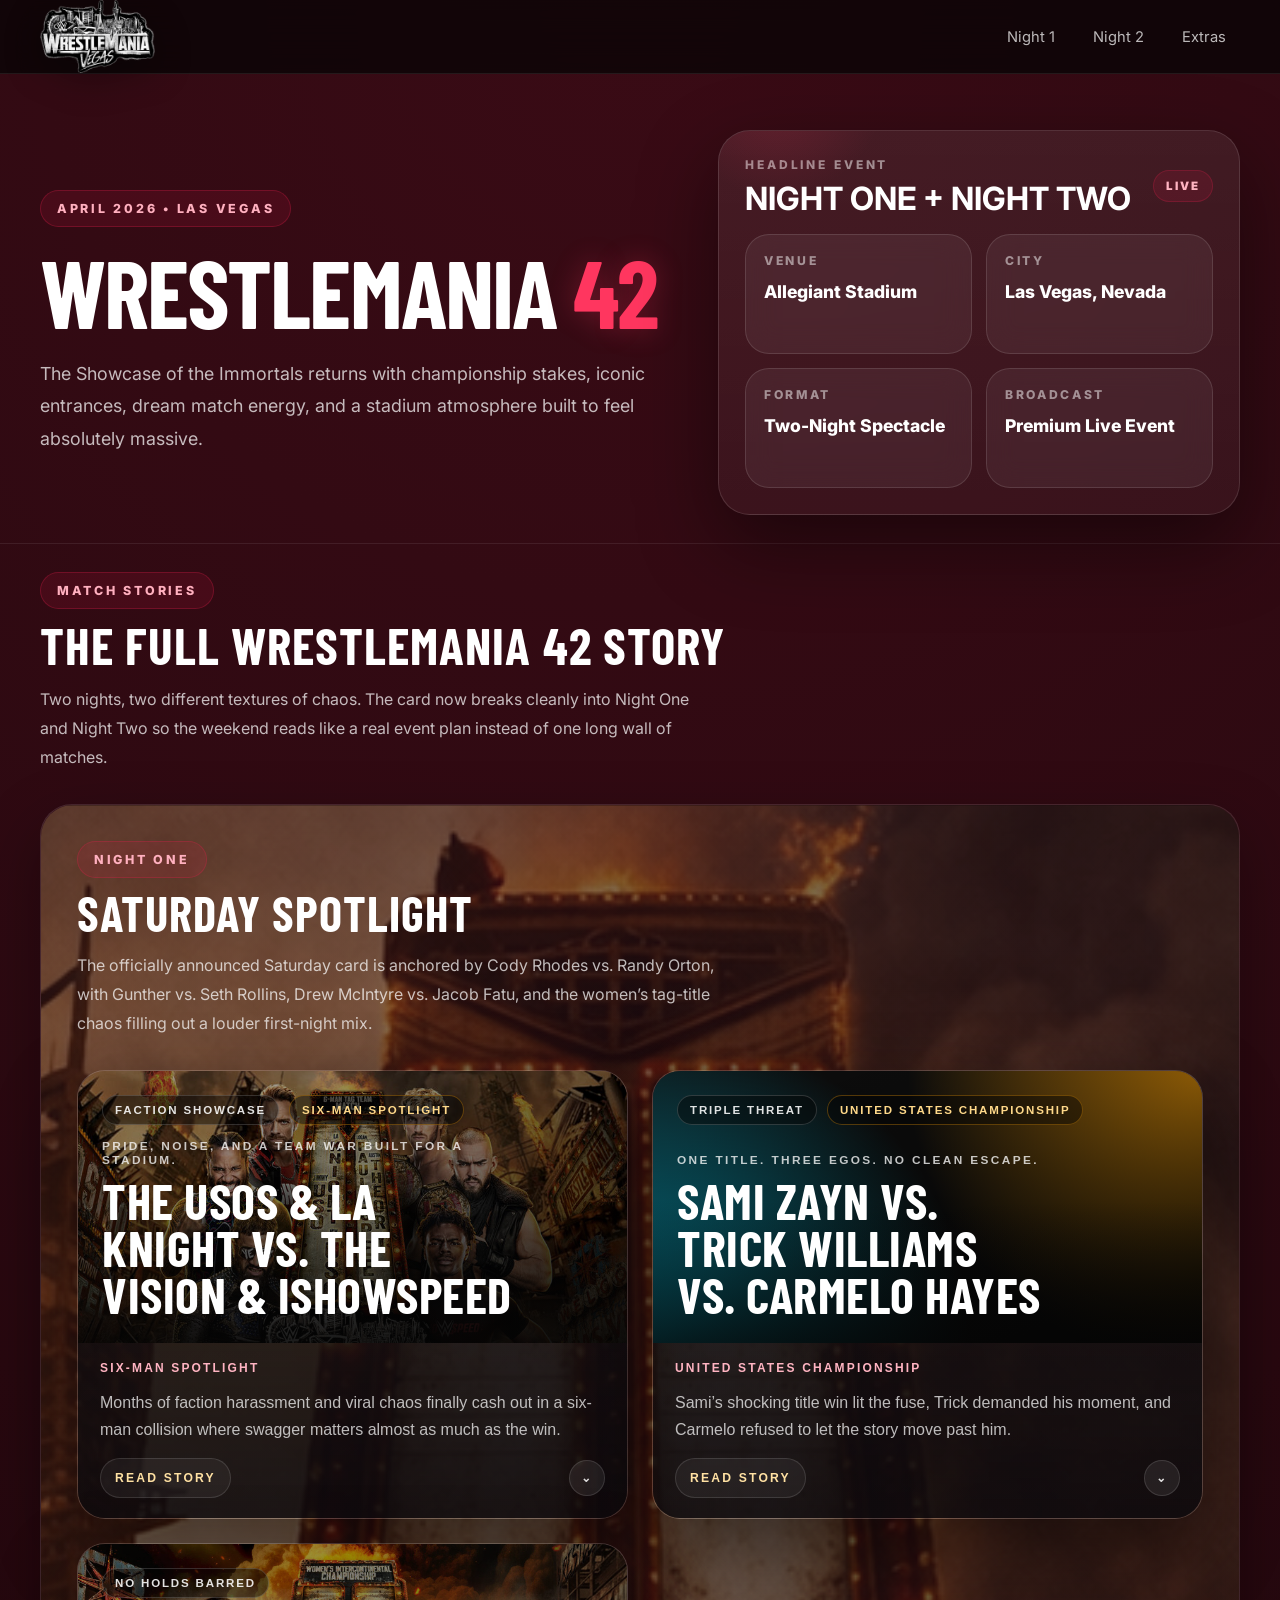
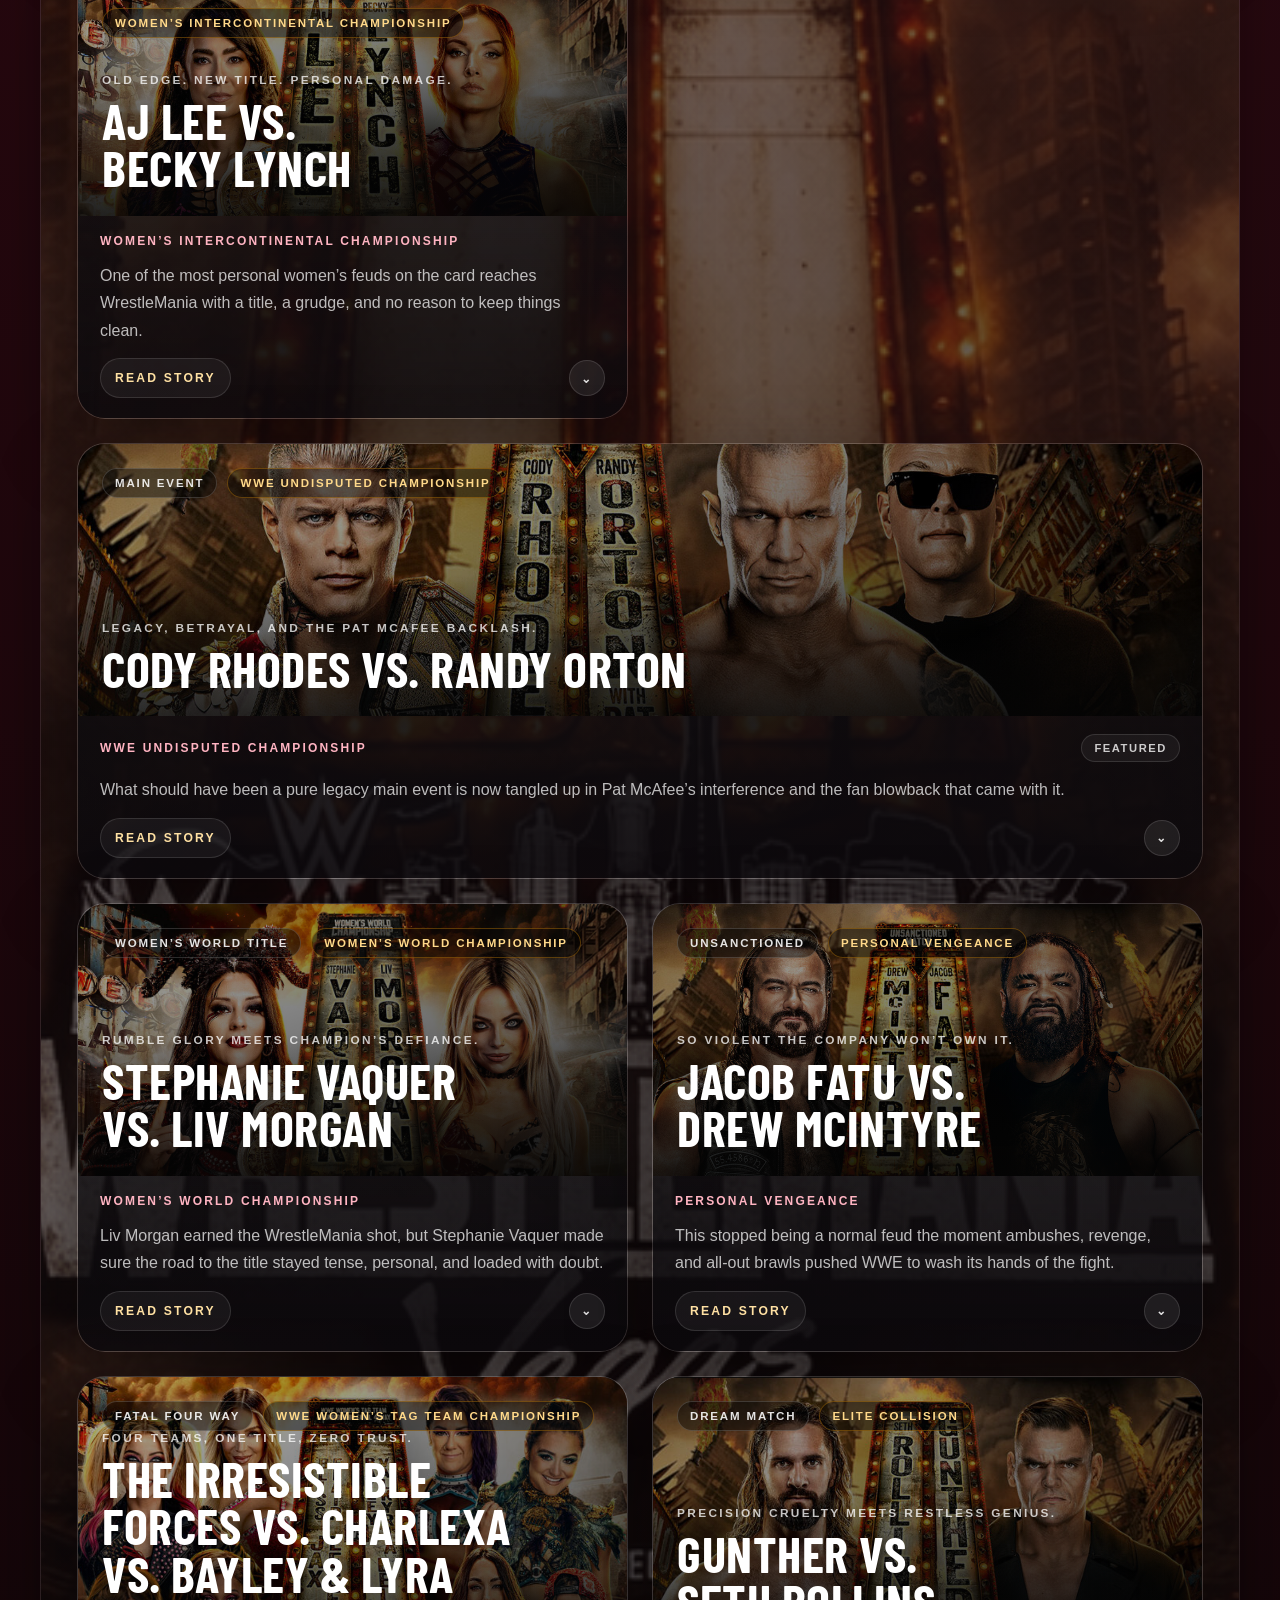
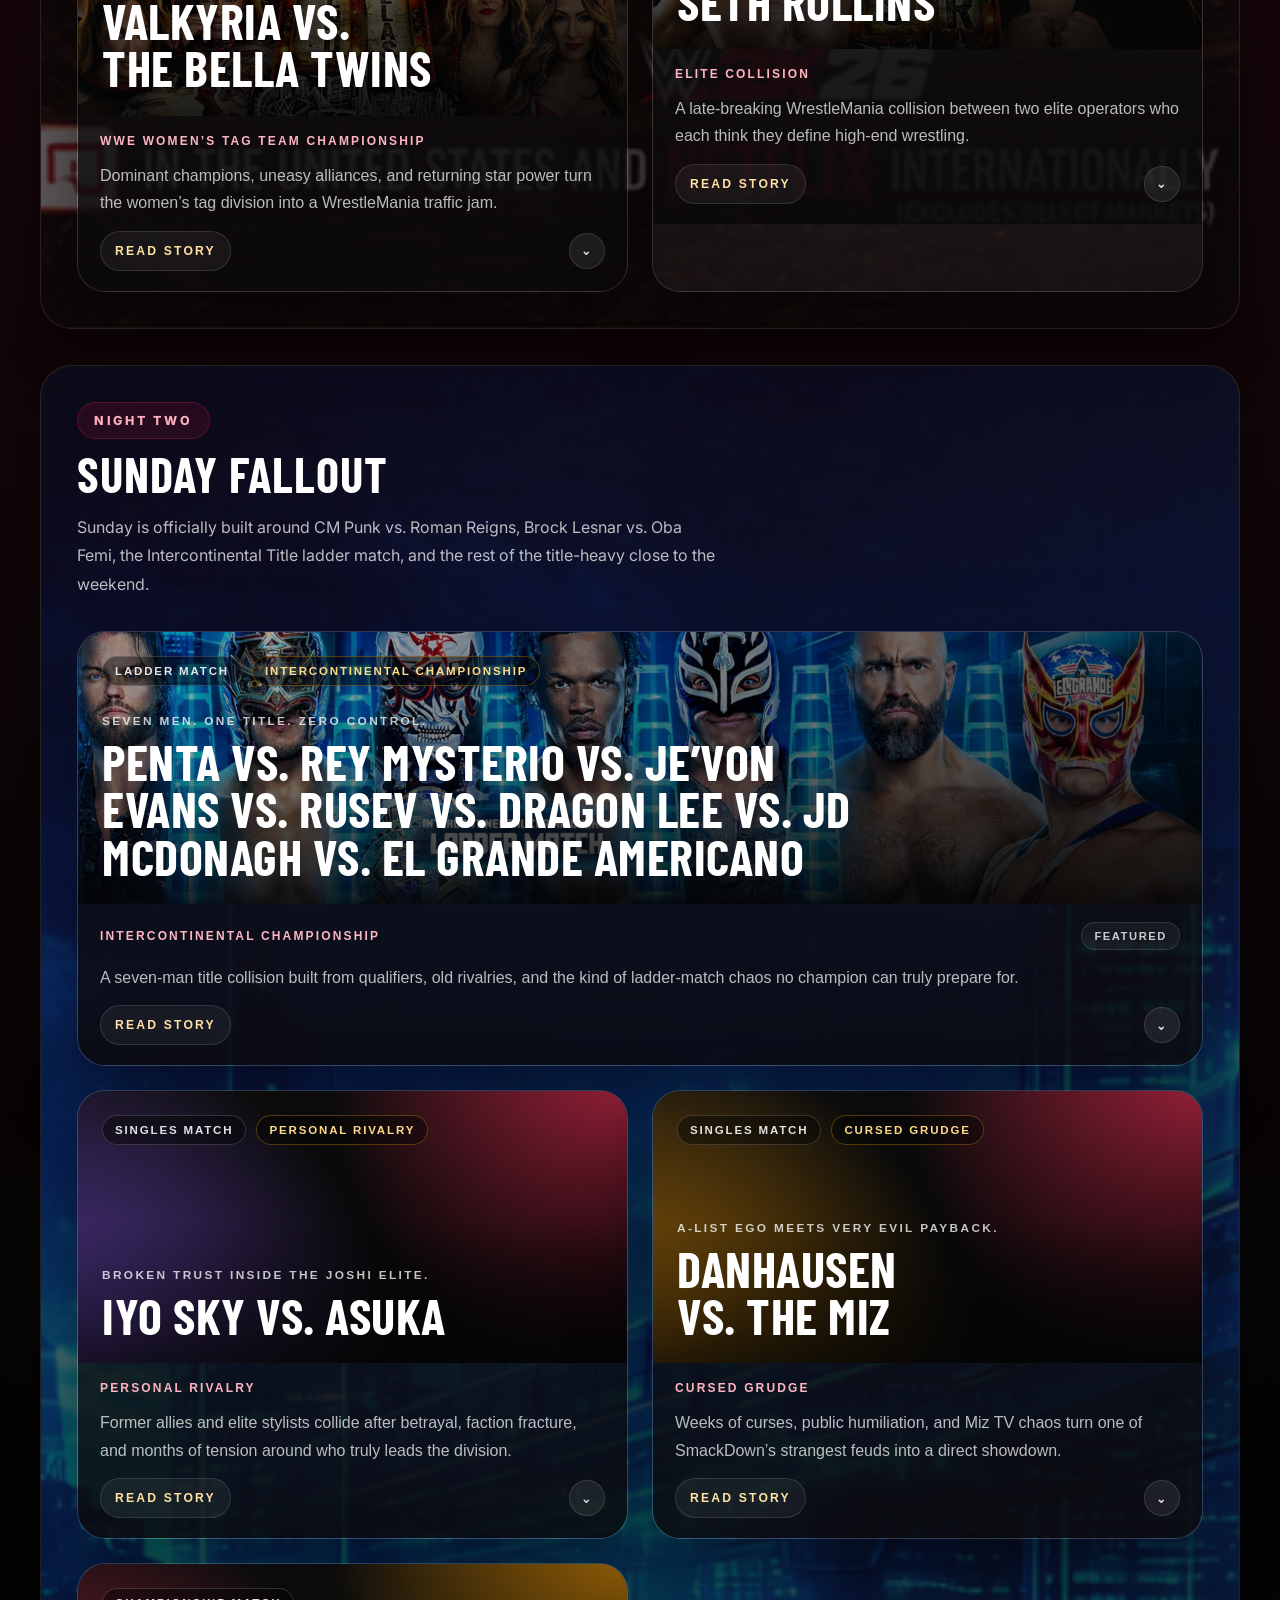
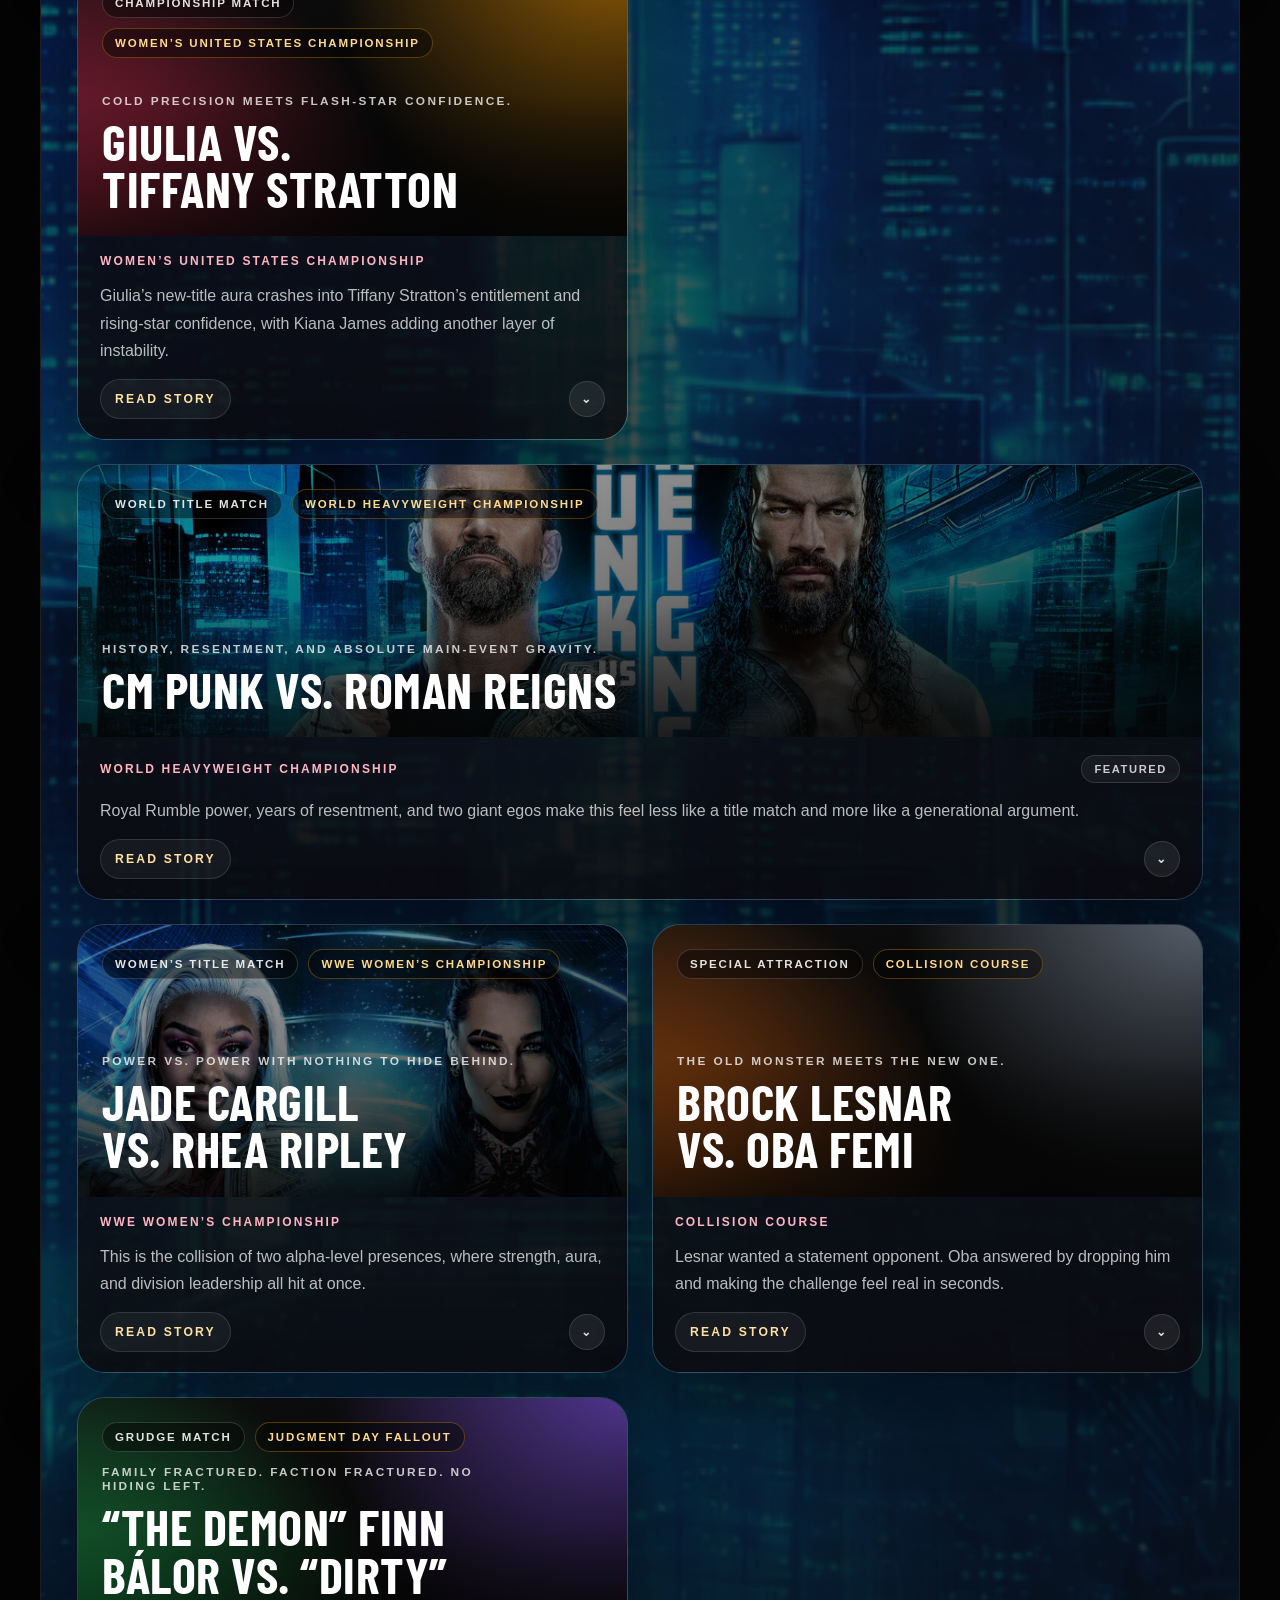
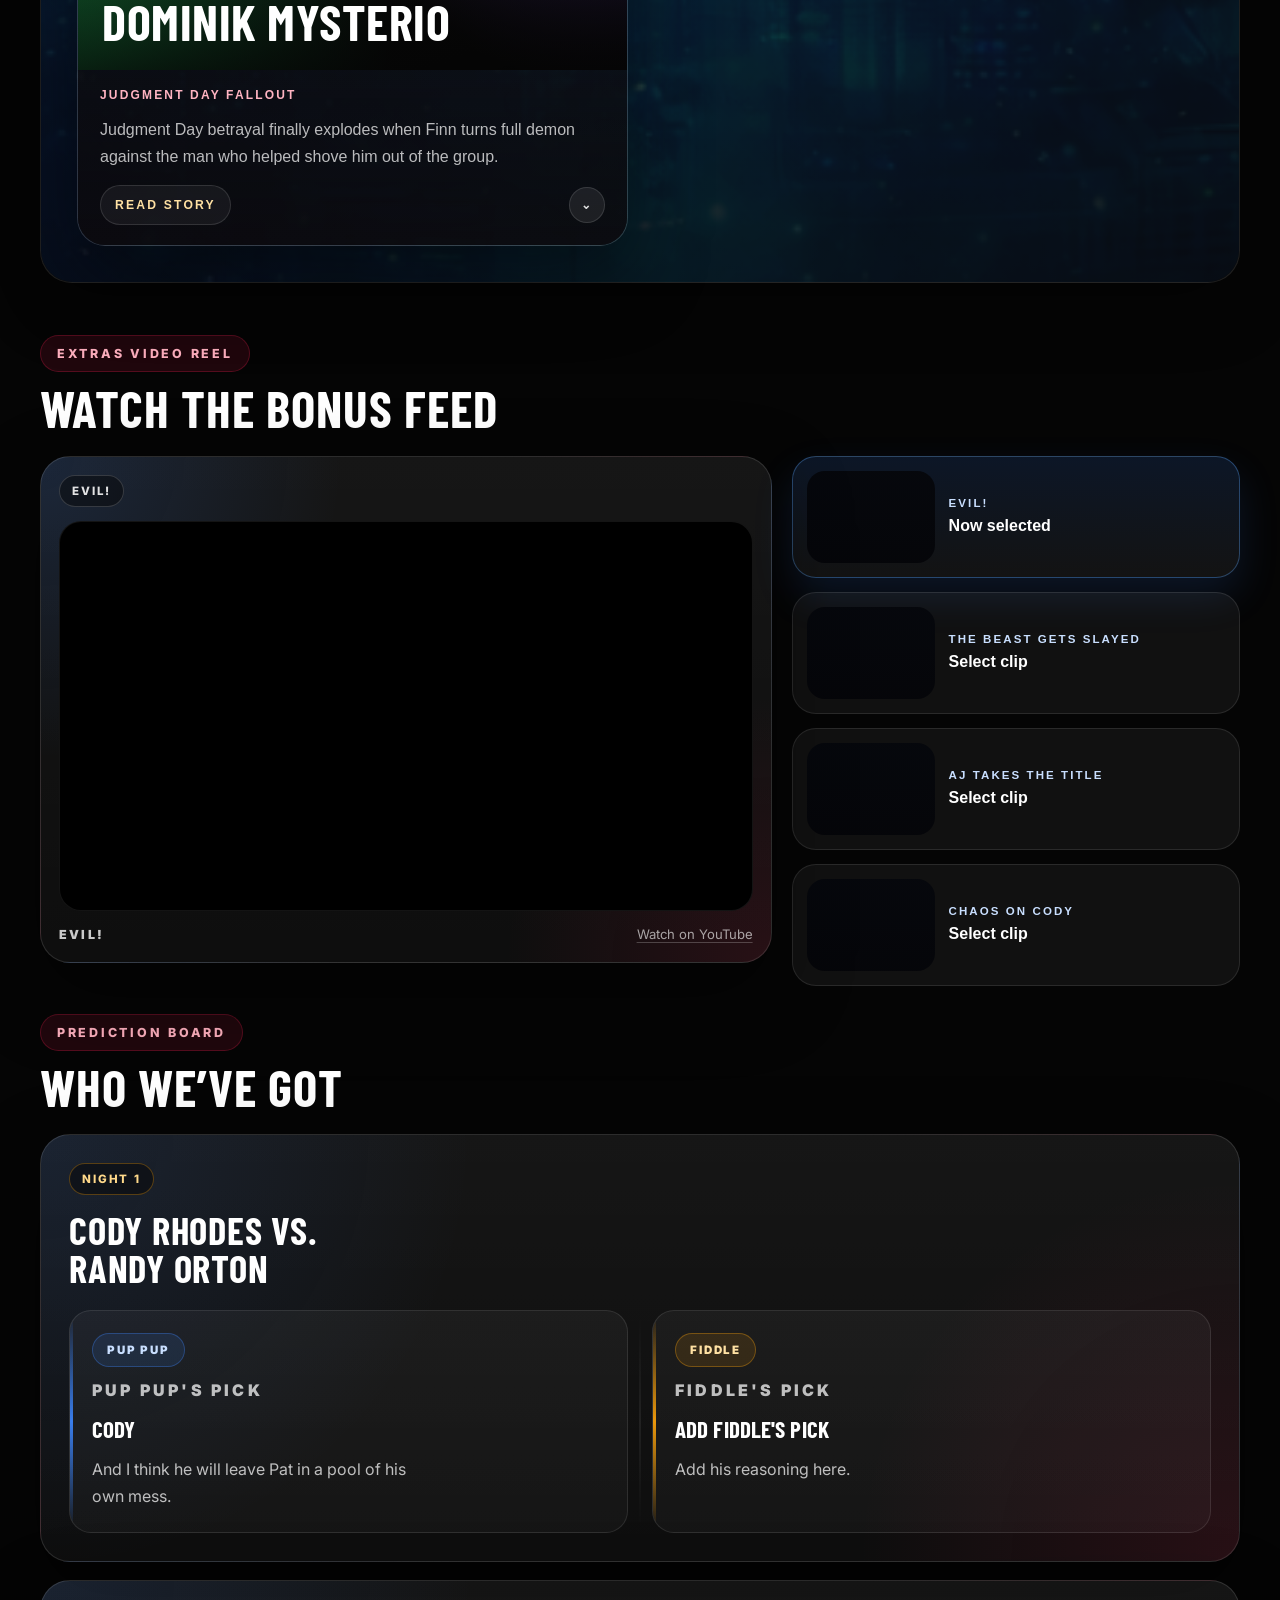
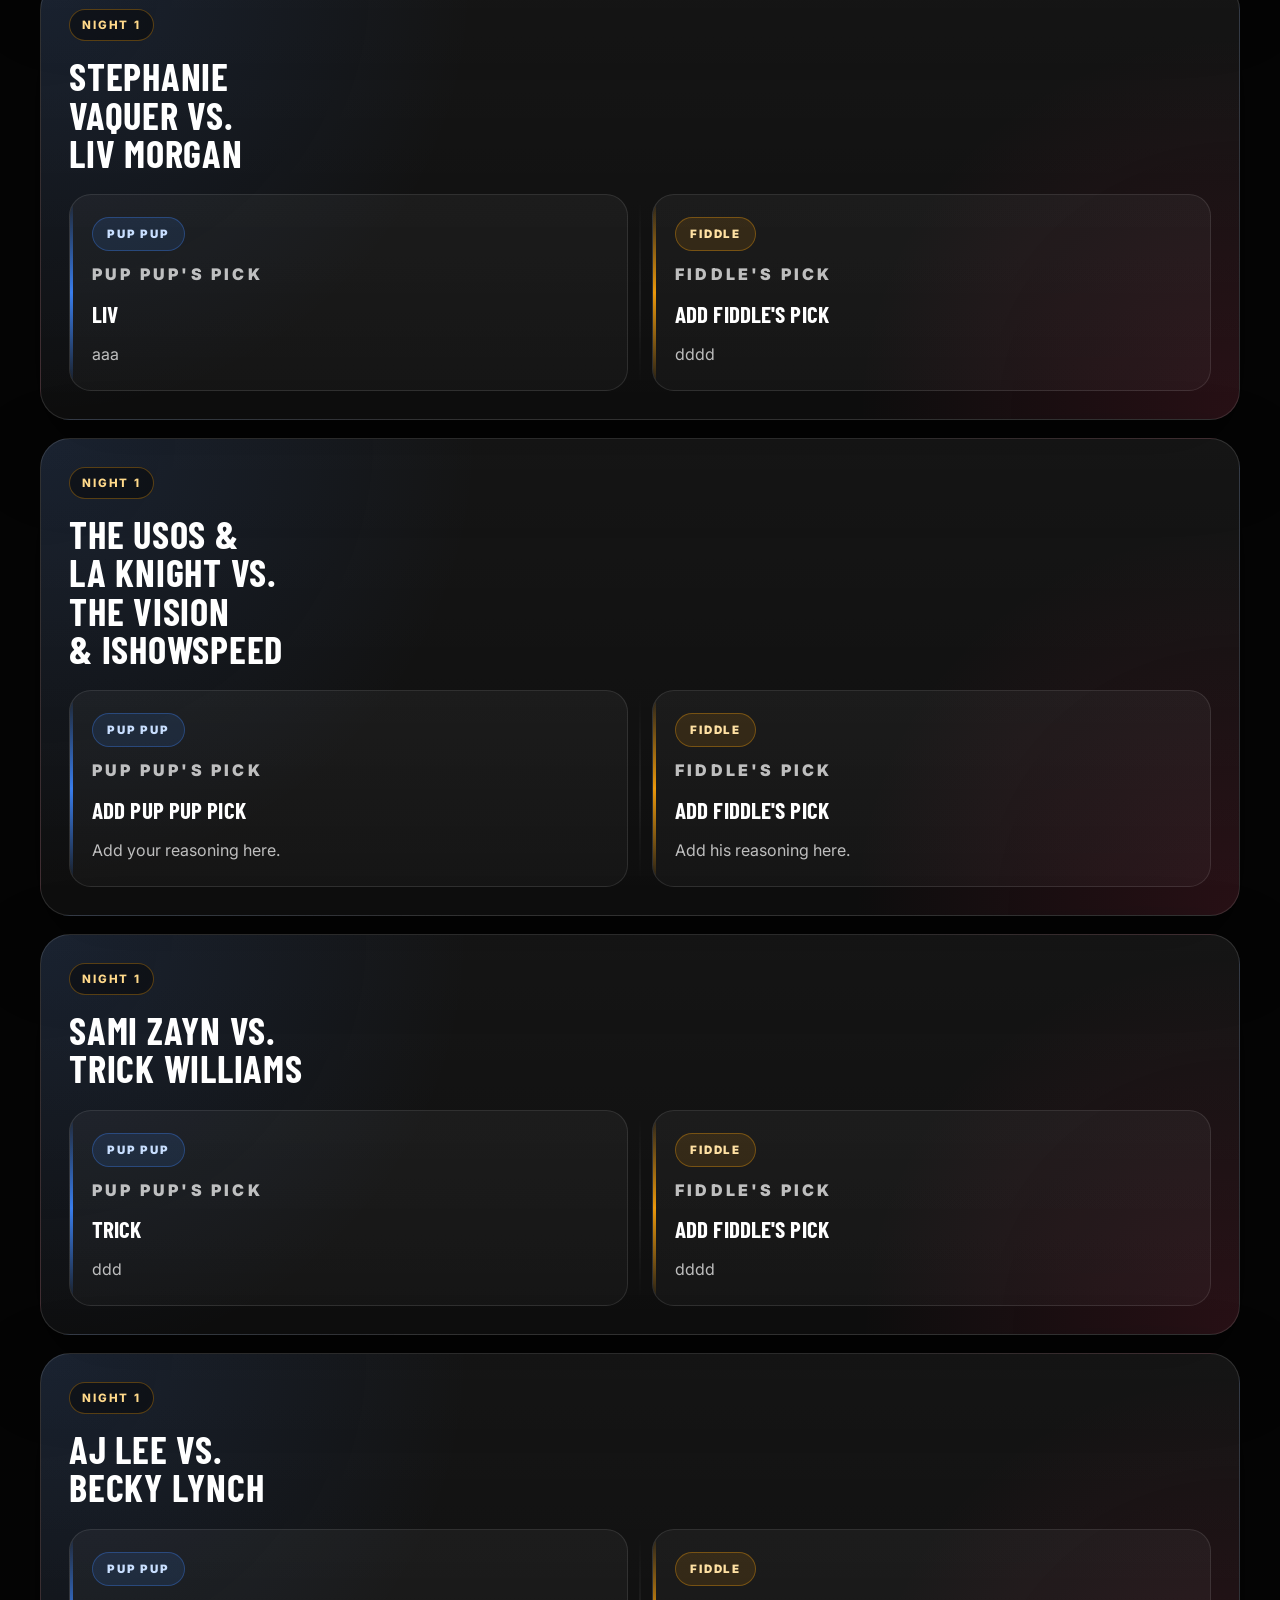
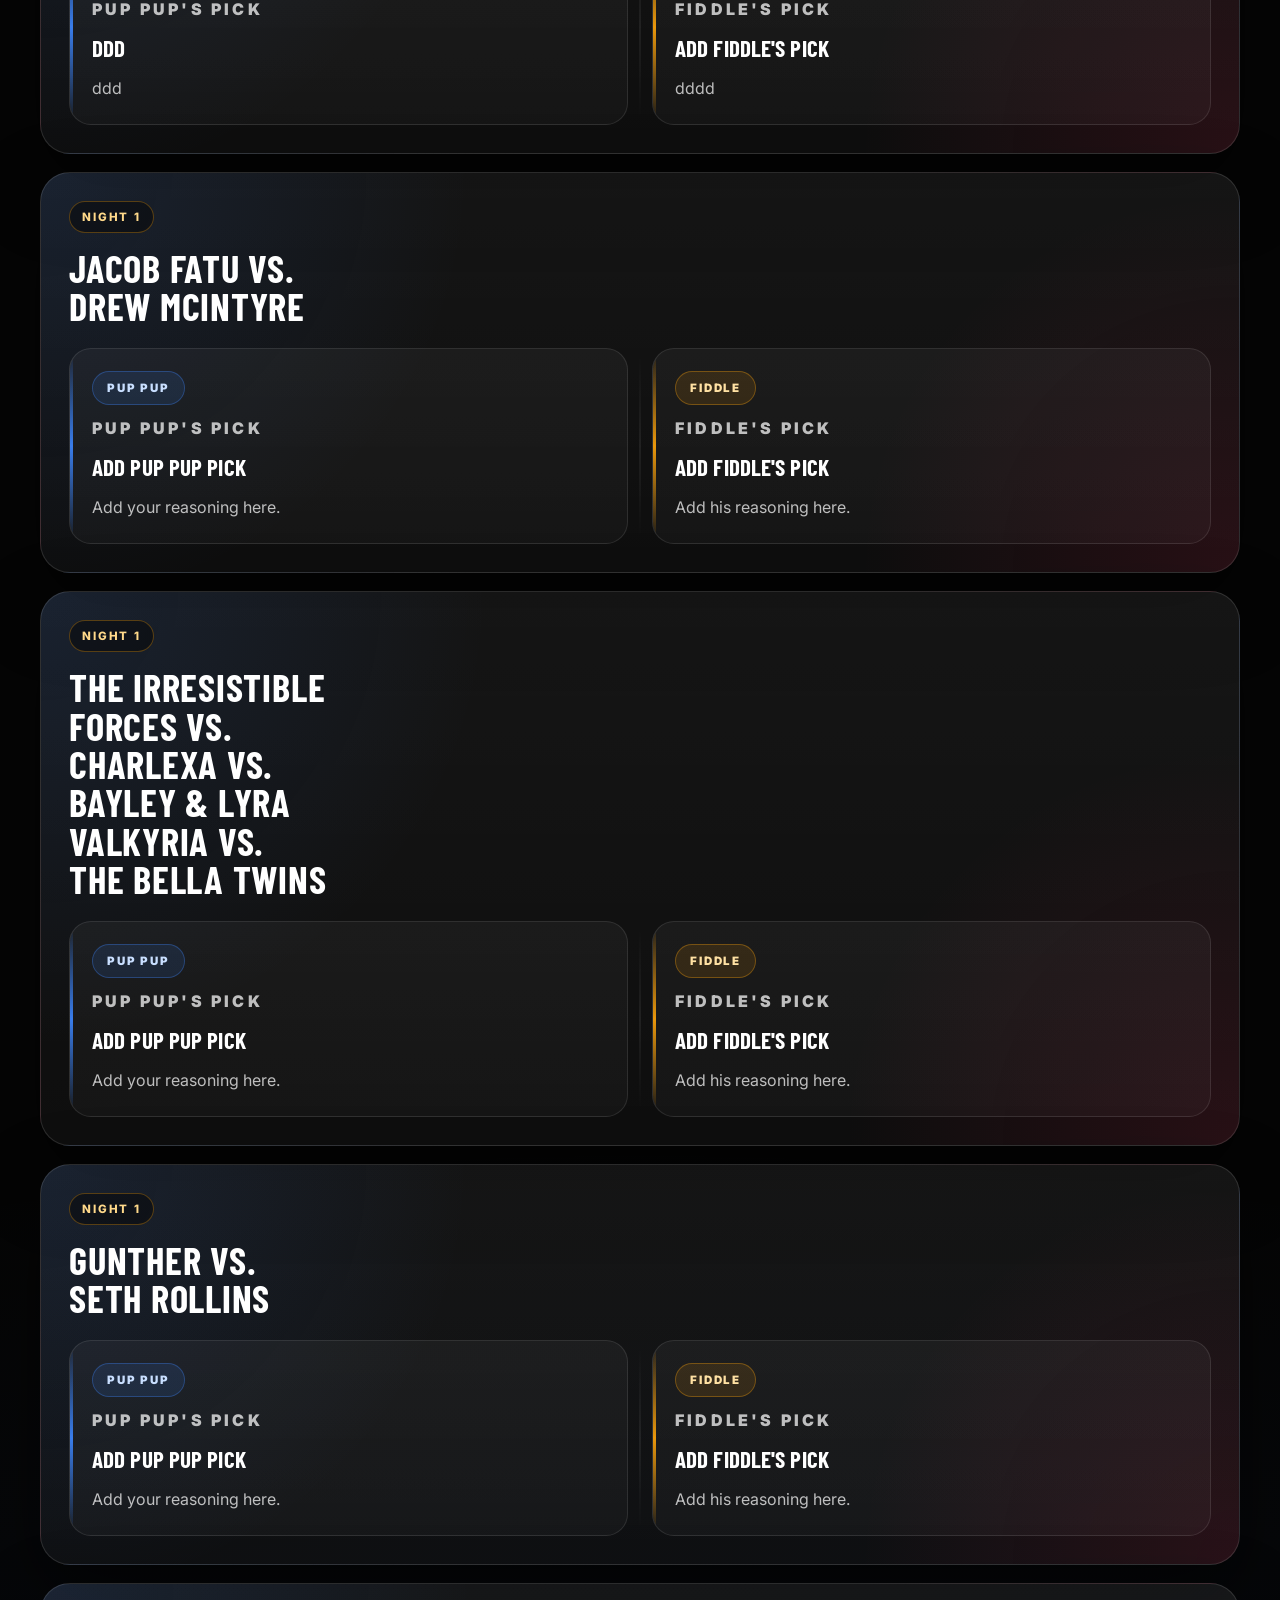
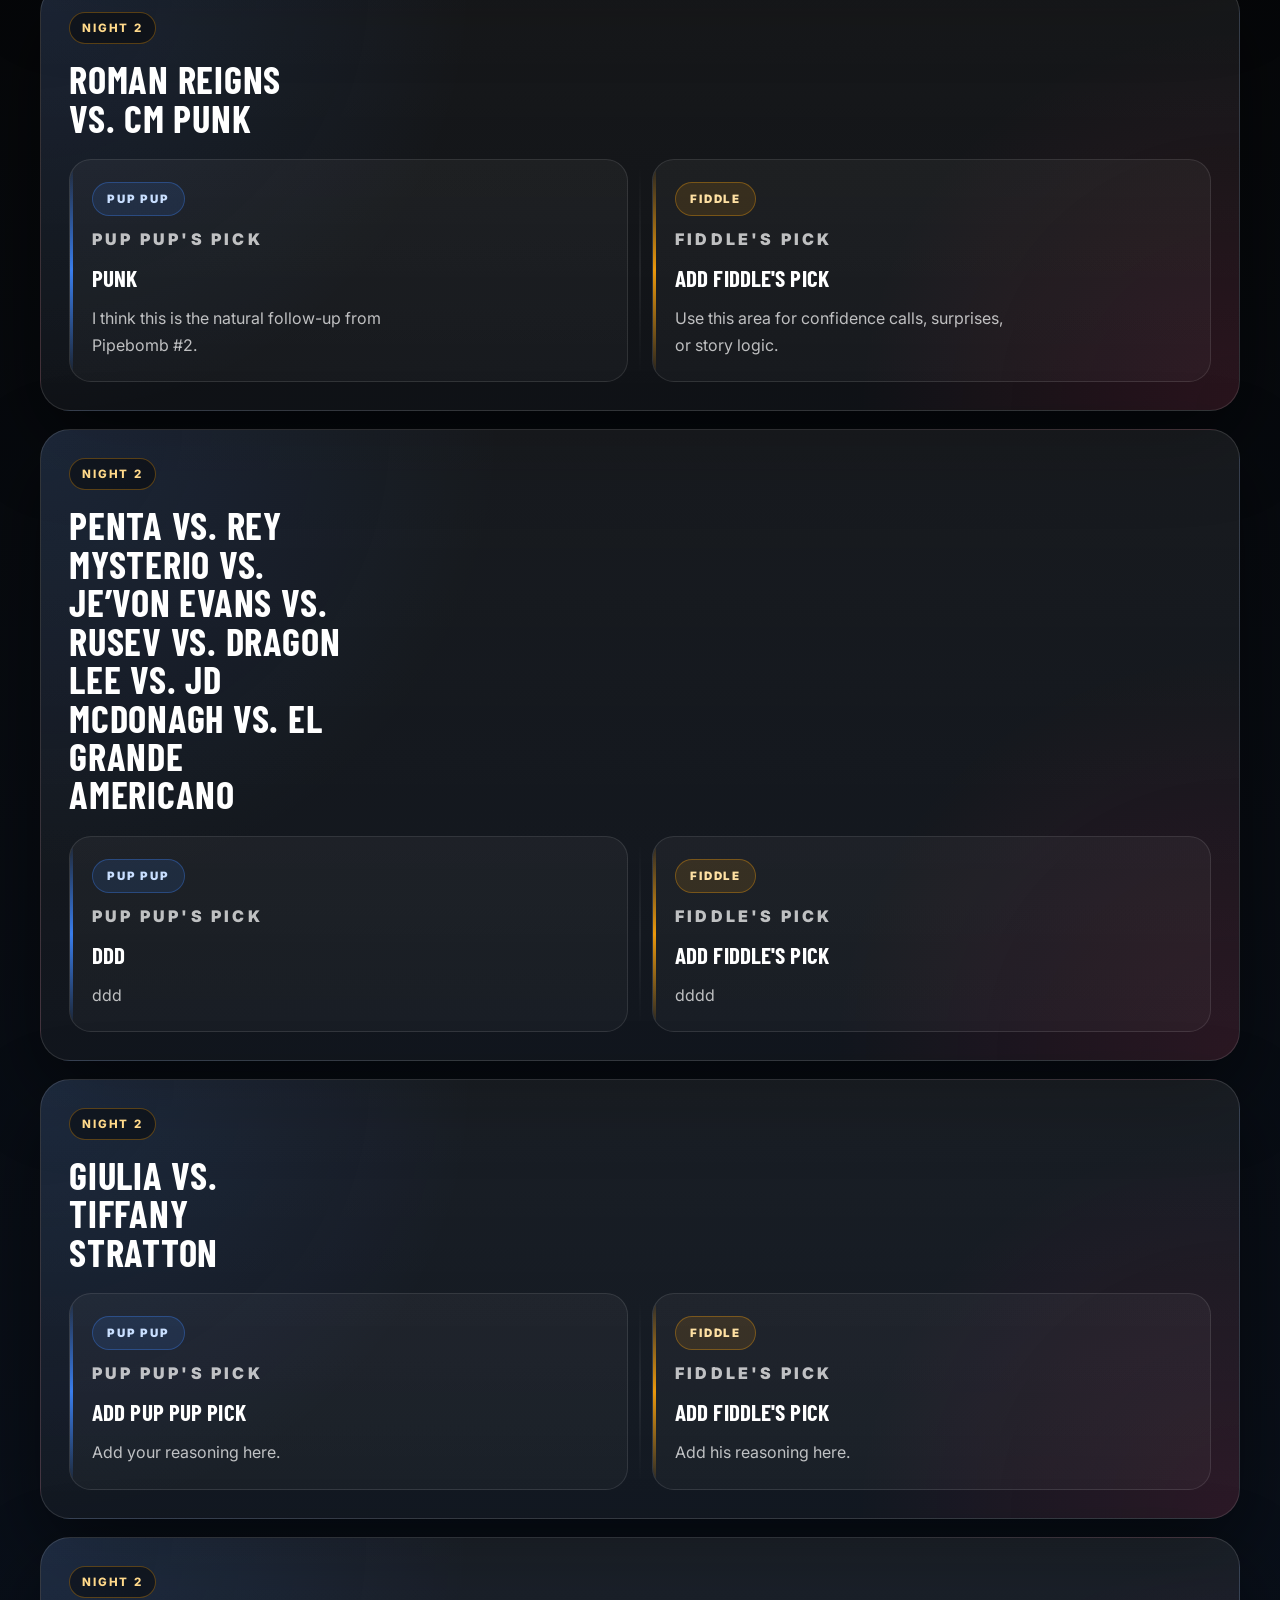
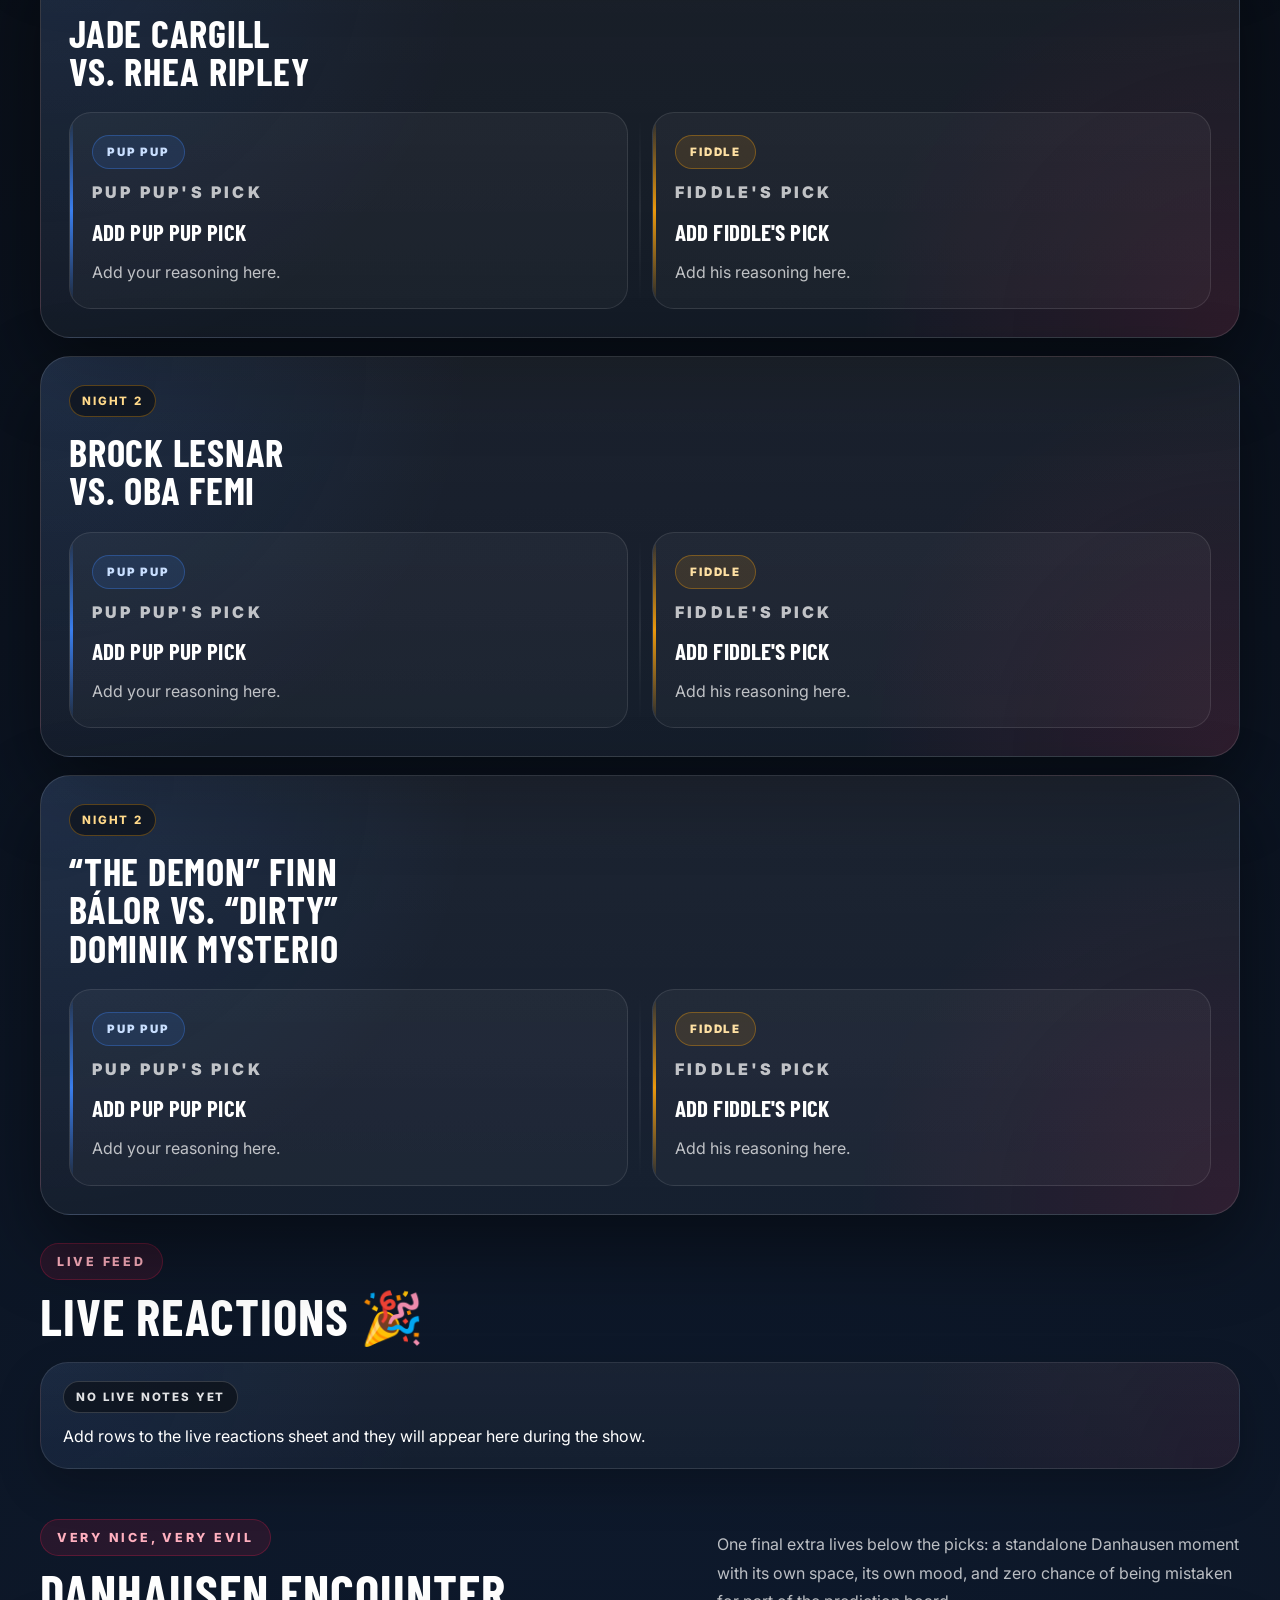
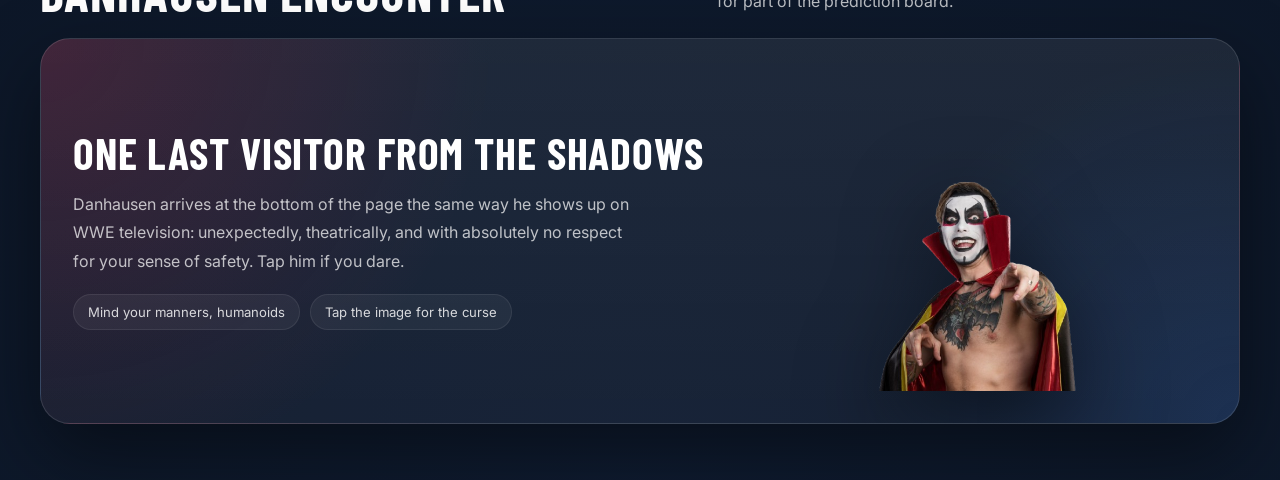
==== commit eb57cc2b: "Tweak live reactions heading" ====
--- a/index.html
+++ b/index.html
@@ -102,12 +102,11 @@
 
         <div class="live-reactions" id="liveReactions">
           <div class="live-reactions-header">
-            <div>
-              <div class="eyebrow">Live Feed</div>
-              <h2>Live Reactions</h2>
-            </div>
-            <p>Quick notes, reactions, and momentum shifts as the weekend unfolds.</p>
-          </div>
+        <div>
+          <div class="eyebrow">Live Feed</div>
+          <h2>Live Reactions <span aria-hidden="true">🎉</span></h2>
+        </div>
+      </div>
           <div class="live-reactions-featured" id="liveReactionsFeatured" aria-label="Featured live reaction"></div>
           <div class="live-reactions-timeline" id="liveReactionsTimeline" aria-label="Live reactions timeline"></div>
         </div>
--- a/styles.css
+++ b/styles.css
@@ -742,7 +742,7 @@
 
 .live-reactions-header p {
   margin: 0;
-  max-width: 560px;
+  max-width: 460px;
   color: var(--muted);
   line-height: 1.8;
 }
@@ -750,7 +750,7 @@
 .live-reactions-timeline {
   position: relative;
   display: grid;
-  gap: 16px;
+  gap: 14px;
   padding-left: 28px;
 }
 
@@ -761,33 +761,33 @@
   bottom: 10px;
   left: 10px;
   width: 1px;
-  background: linear-gradient(180deg, rgba(255,255,255,0), rgba(255,255,255,0.18), rgba(255,255,255,0));
+  background: linear-gradient(180deg, rgba(255,255,255,0), rgba(255,255,255,0.12), rgba(255,255,255,0));
 }
 
 .live-note-card {
   position: relative;
   display: grid;
-  gap: 14px;
-  padding: 22px;
+  gap: 10px;
+  padding: 18px 22px;
   border-radius: 28px;
   border: 1px solid rgba(255,255,255,0.1);
   background:
-    radial-gradient(circle at top left, rgba(59, 130, 246, 0.1), transparent 32%),
-    radial-gradient(circle at bottom right, rgba(225, 29, 72, 0.08), transparent 28%),
-    linear-gradient(180deg, rgba(255,255,255,0.06), rgba(255,255,255,0.035));
-  box-shadow: 0 24px 60px rgba(0, 0, 0, 0.28);
+    radial-gradient(circle at top left, rgba(59, 130, 246, 0.08), transparent 32%),
+    radial-gradient(circle at bottom right, rgba(225, 29, 72, 0.07), transparent 28%),
+    linear-gradient(180deg, rgba(255,255,255,0.05), rgba(255,255,255,0.03));
+  box-shadow: 0 18px 44px rgba(0, 0, 0, 0.22);
 }
 
 .live-note-card::before {
   content: "";
   position: absolute;
-  top: 30px;
+  top: 28px;
   left: -24px;
-  width: 10px;
-  height: 10px;
+  width: 9px;
+  height: 9px;
   border-radius: 999px;
-  background: rgba(255,255,255,0.7);
-  box-shadow: 0 0 0 6px rgba(255,255,255,0.06);
+  background: rgba(255,255,255,0.52);
+  box-shadow: 0 0 0 5px rgba(255,255,255,0.035);
 }
 
 .live-note-card.is-featured {
@@ -808,33 +808,56 @@
 .live-note-top {
   display: flex;
   align-items: start;
-  justify-content: space-between;
+  justify-content: flex-start;
   gap: 14px;
 }
 
 .live-note-chips {
-  align-items: start;
+  align-items: center;
+}
+
+.live-note-meta {
+  display: flex;
+  align-items: center;
+  gap: 10px;
+  min-height: 1rem;
+}
+
+.live-note-time {
+  color: rgba(255,255,255,0.46);
+  font-size: 0.72rem;
+  font-weight: 700;
+  letter-spacing: 0.08em;
+  text-transform: uppercase;
+  white-space: nowrap;
 }
 
 .live-note-body {
   color: #ffffff;
   font-size: 1rem;
-  line-height: 1.75;
+  line-height: 1.65;
   max-width: 60ch;
 }
 
 .live-note-card.is-featured .live-note-body {
-  font-size: clamp(1.1rem, 1.8vw, 1.28rem);
-  line-height: 1.8;
+  font-size: clamp(1.16rem, 1.9vw, 1.34rem);
+  line-height: 1.84;
   max-width: 52ch;
 }
 
 .live-note-footer {
+  display: flex;
+  align-items: center;
+  gap: 12px;
   color: rgba(255,255,255,0.58);
   font-size: 0.72rem;
   font-weight: 800;
   letter-spacing: 0.18em;
   text-transform: uppercase;
+}
+
+.live-note-footer .live-note-time {
+  color: rgba(255,255,255,0.42);
 }
 
 .extras-easter-egg {
@@ -1713,8 +1736,19 @@
   }
 
   .live-note-top {
-    flex-direction: column;
     align-items: start;
+    gap: 10px;
+  }
+
+  .live-note-meta,
+  .live-note-footer {
+    gap: 8px;
+  }
+
+  .live-note-time {
+    font-size: 0.68rem;
+    letter-spacing: 0.06em;
+    white-space: normal;
   }
 
   .live-note-body {
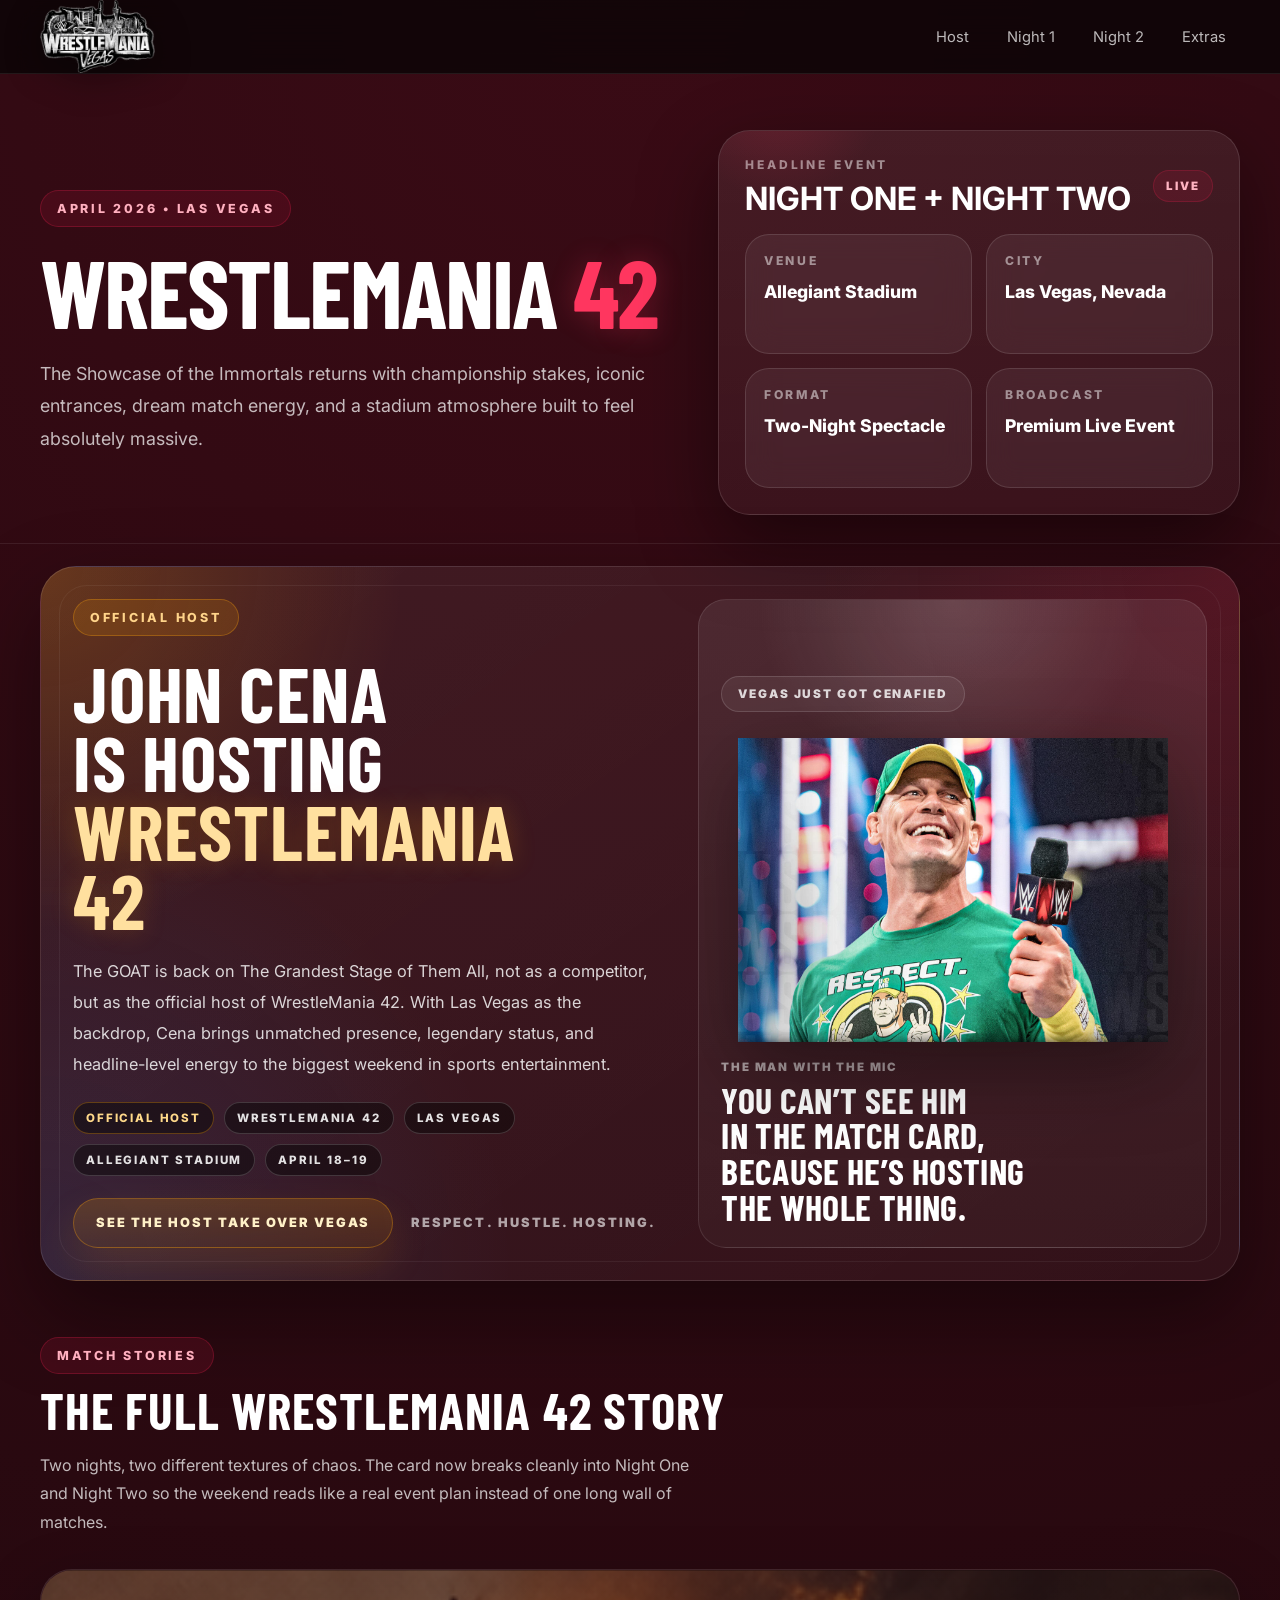
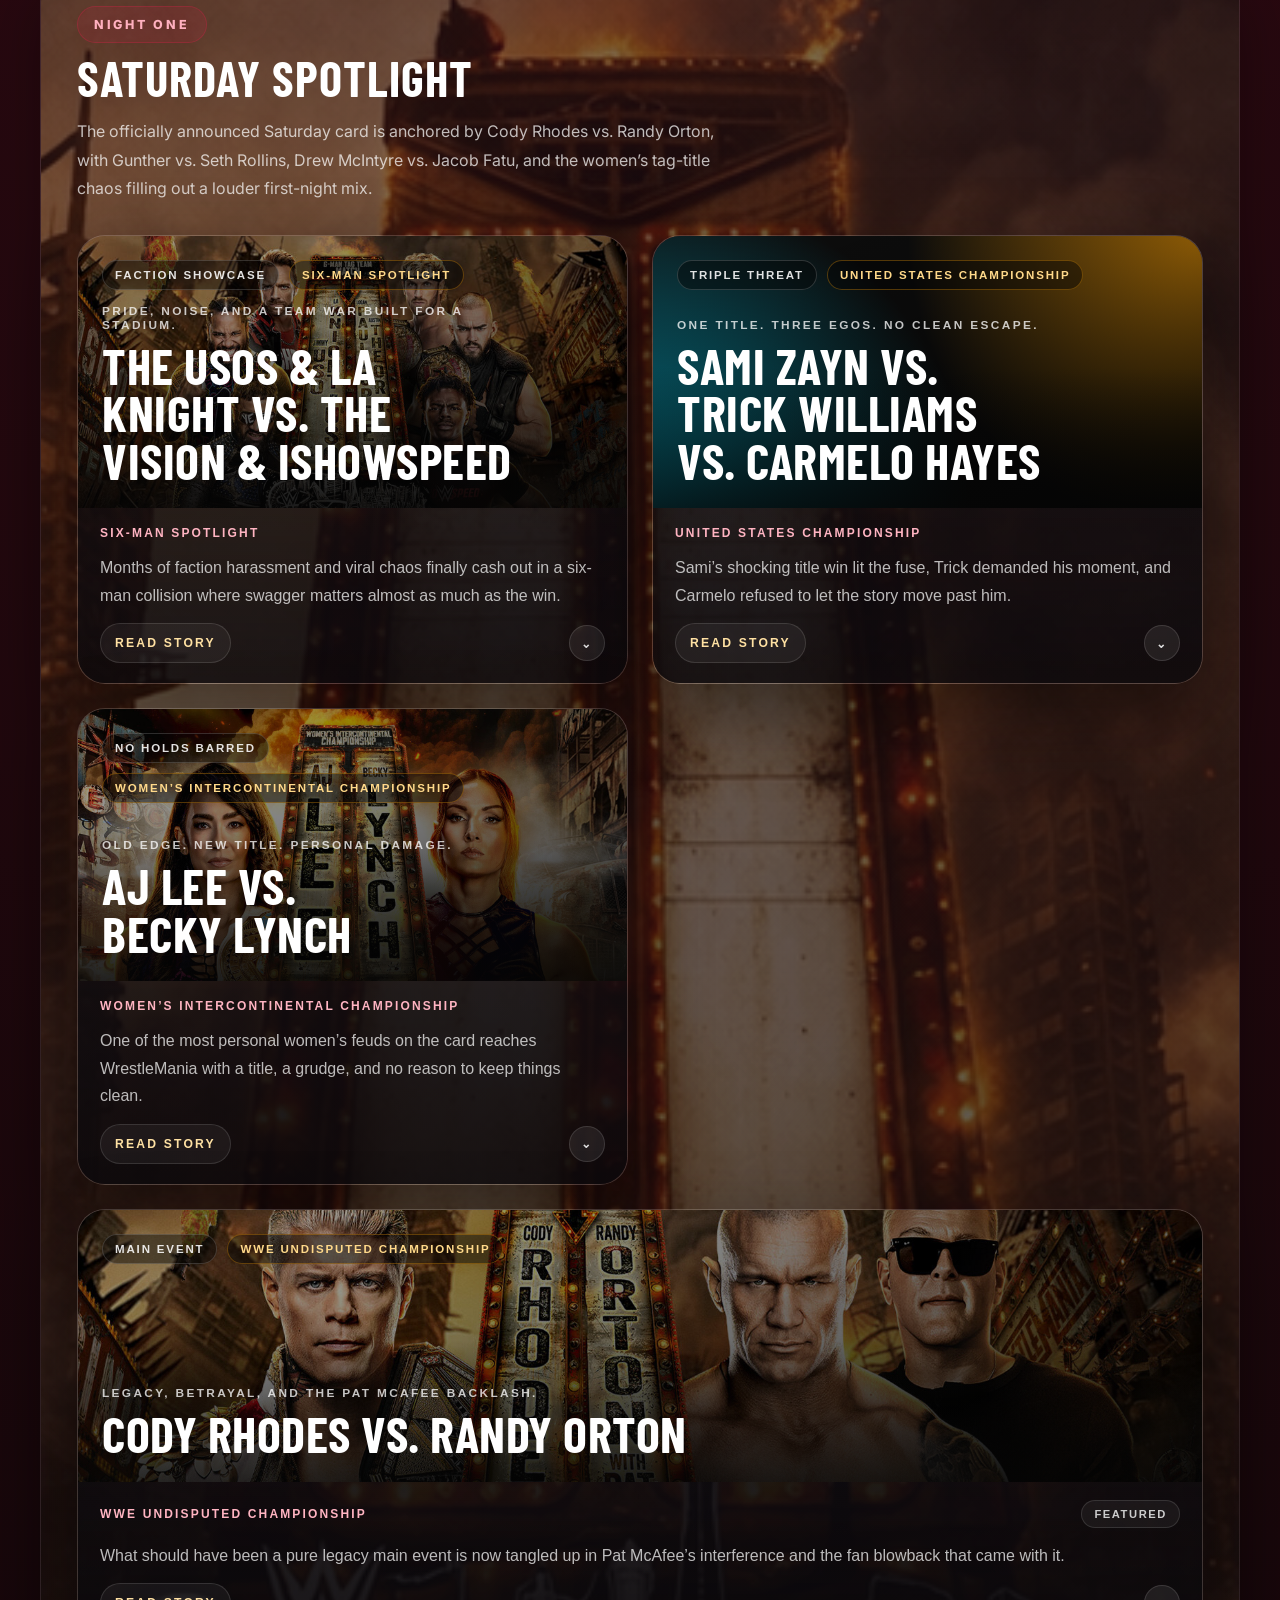
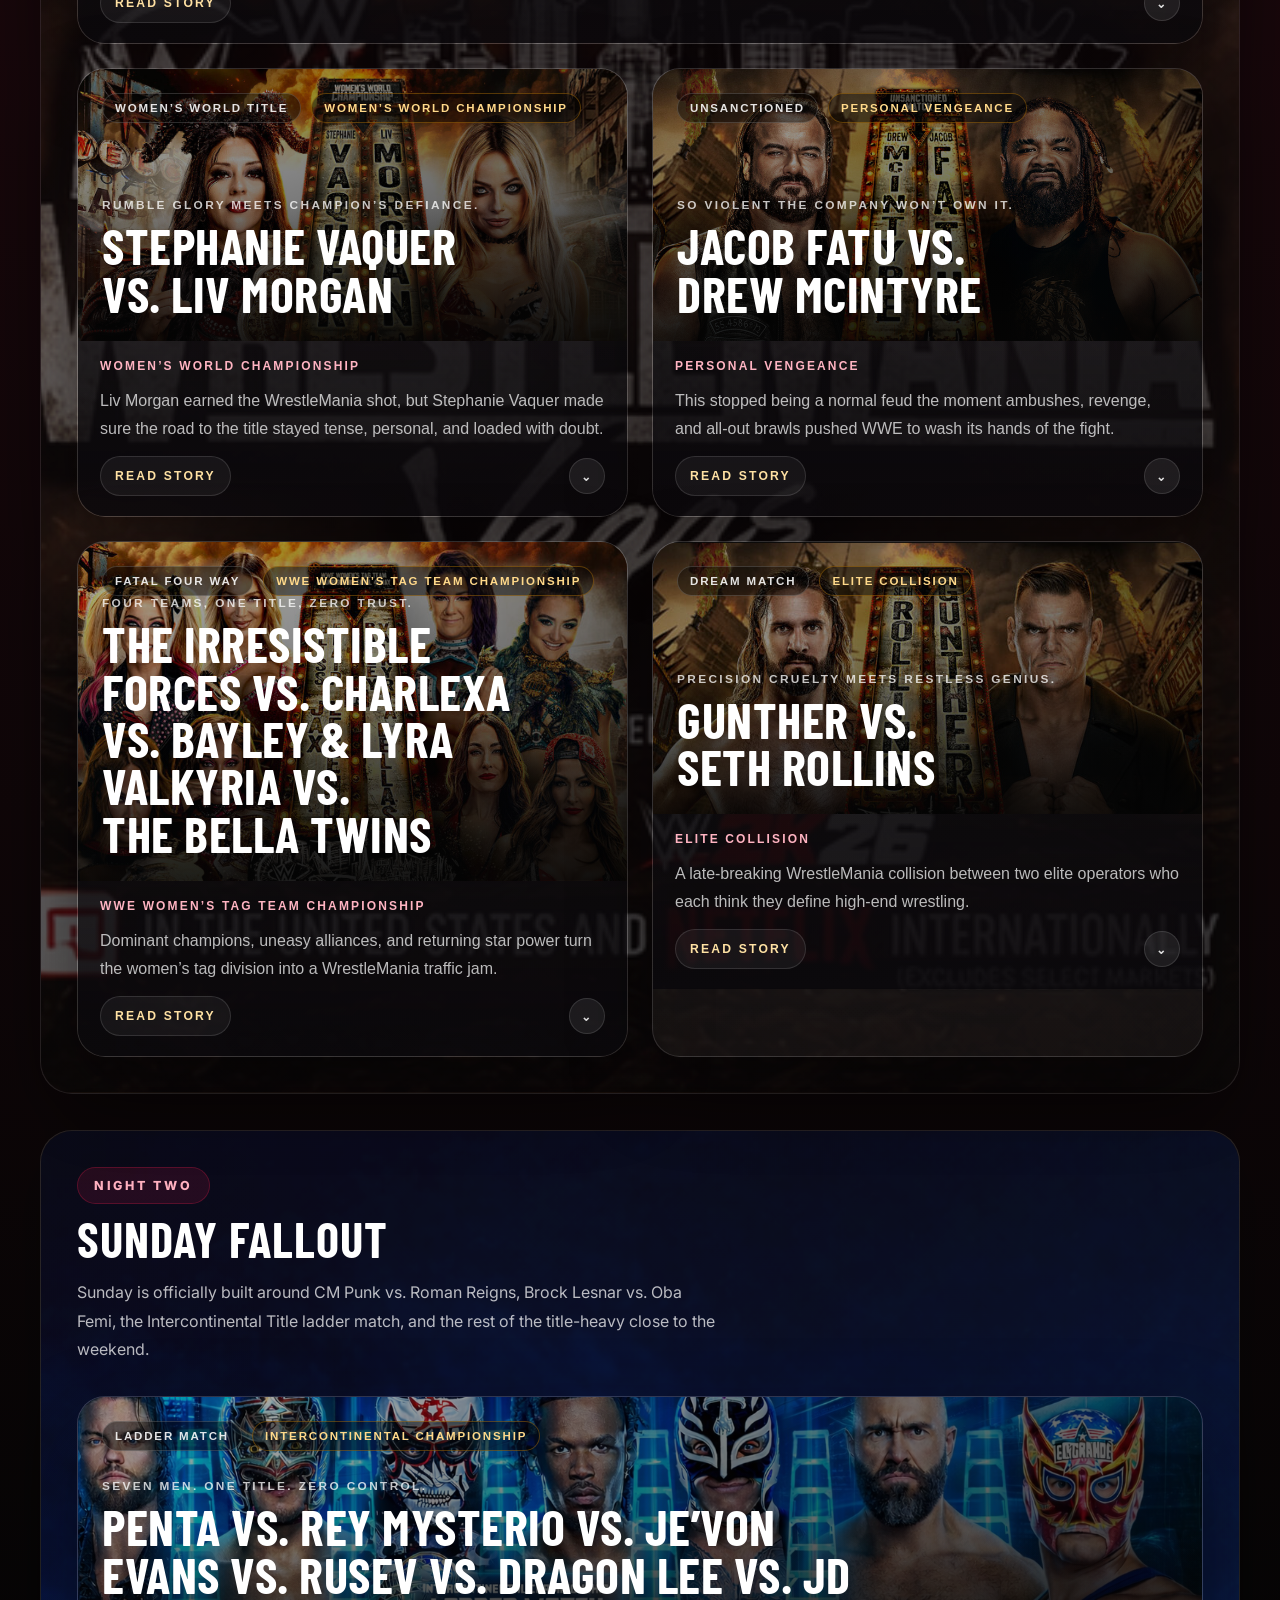
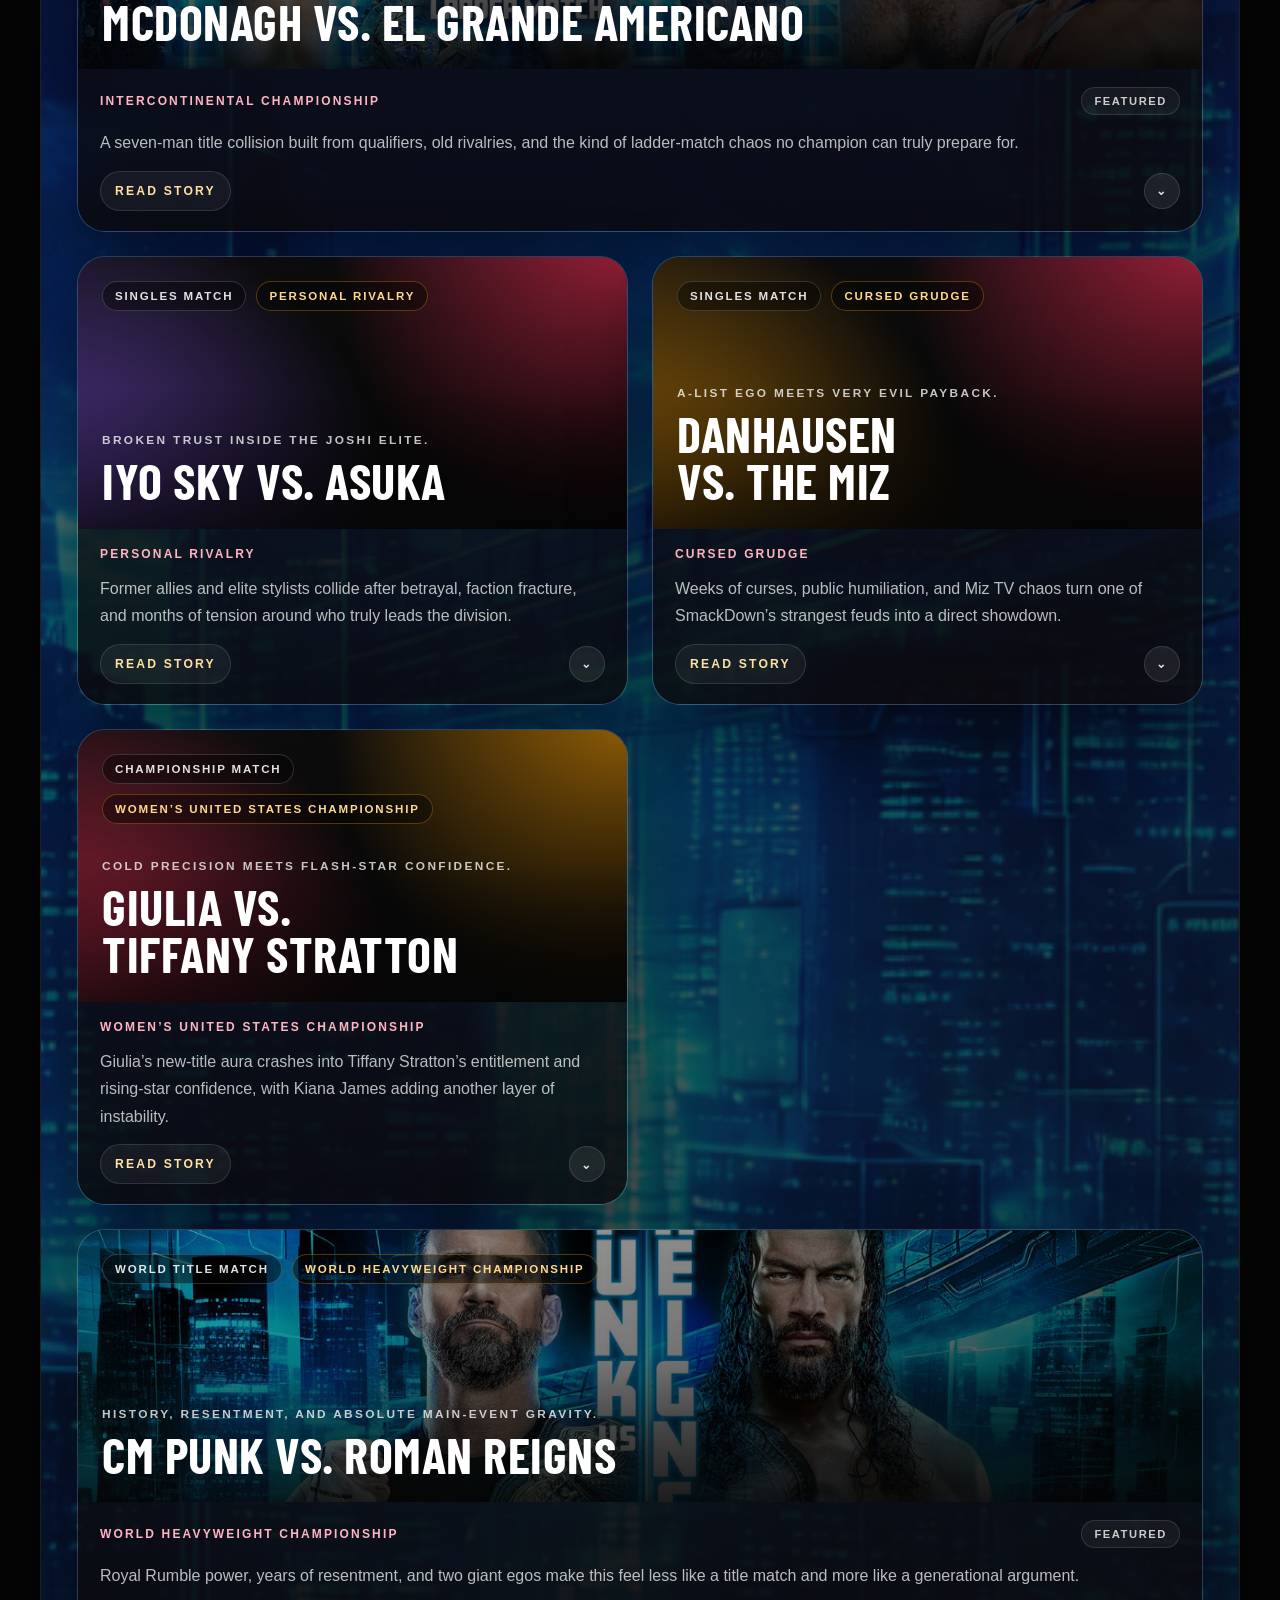
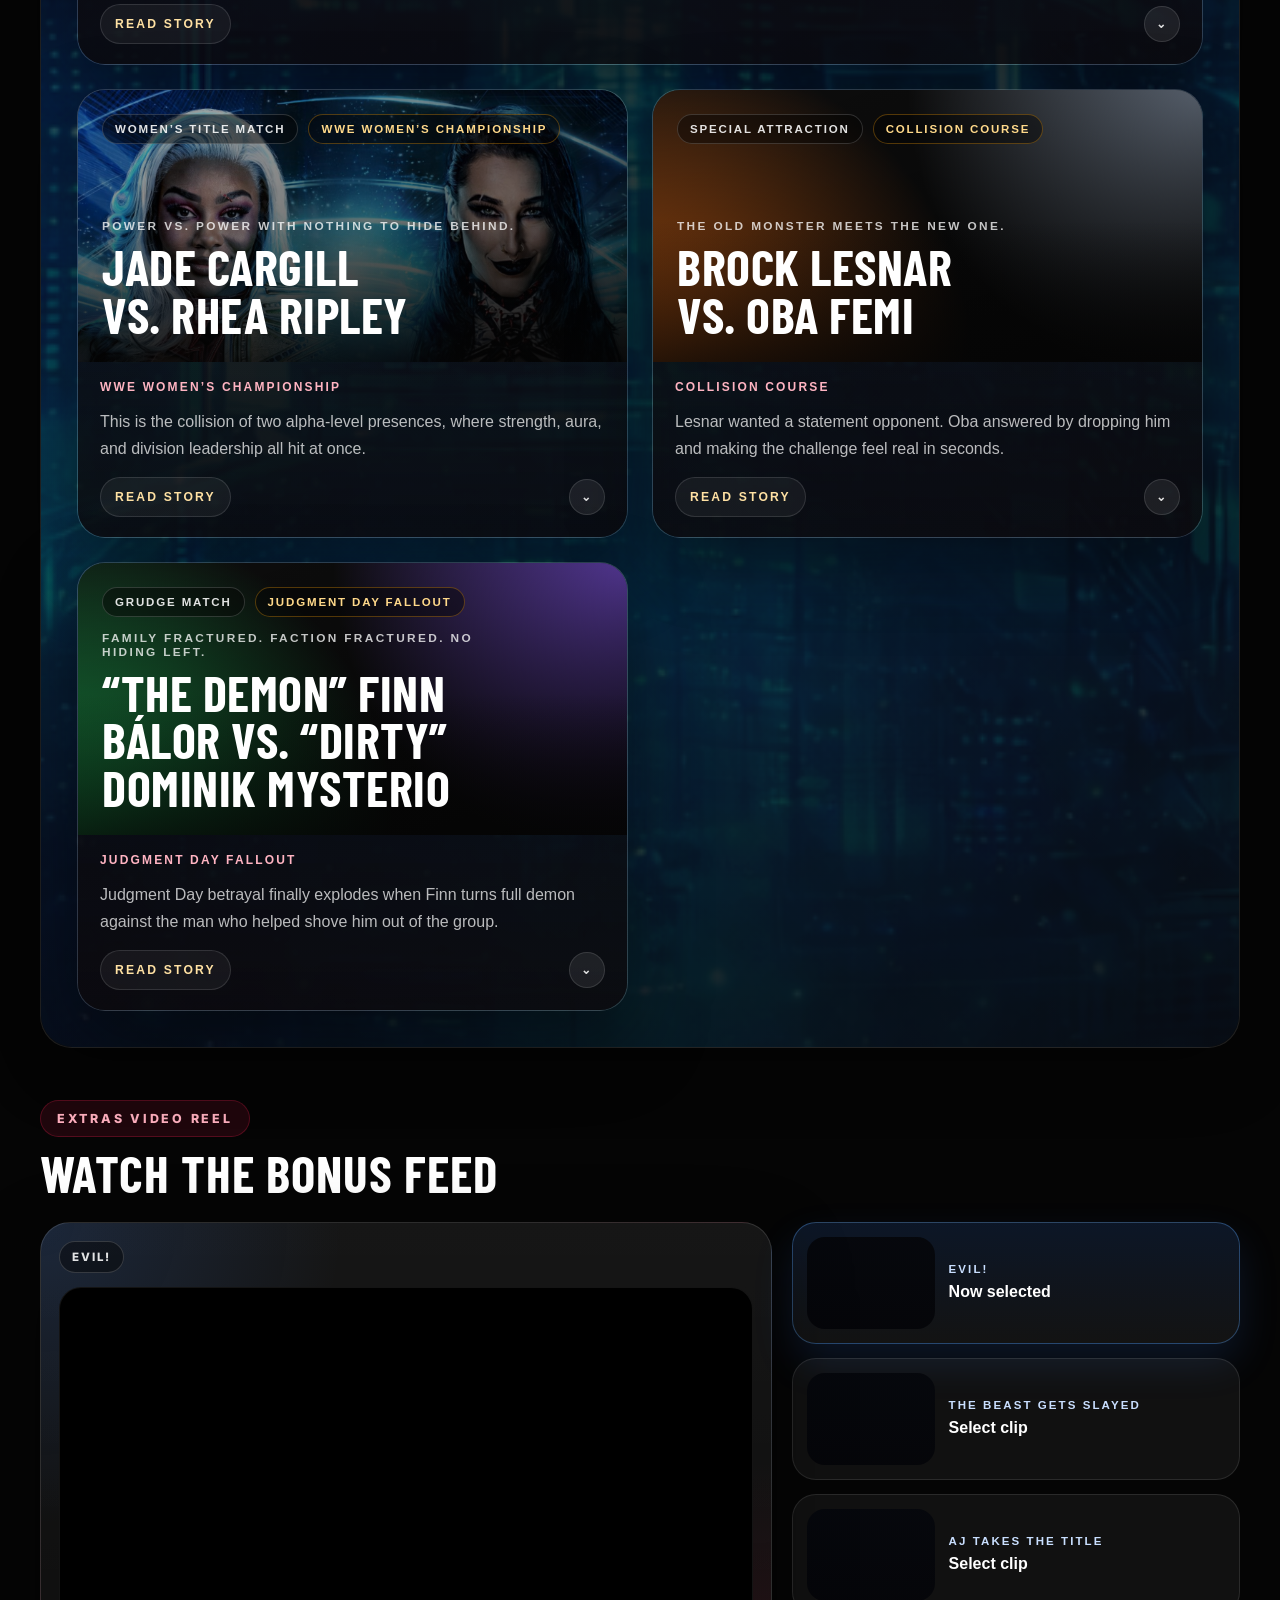
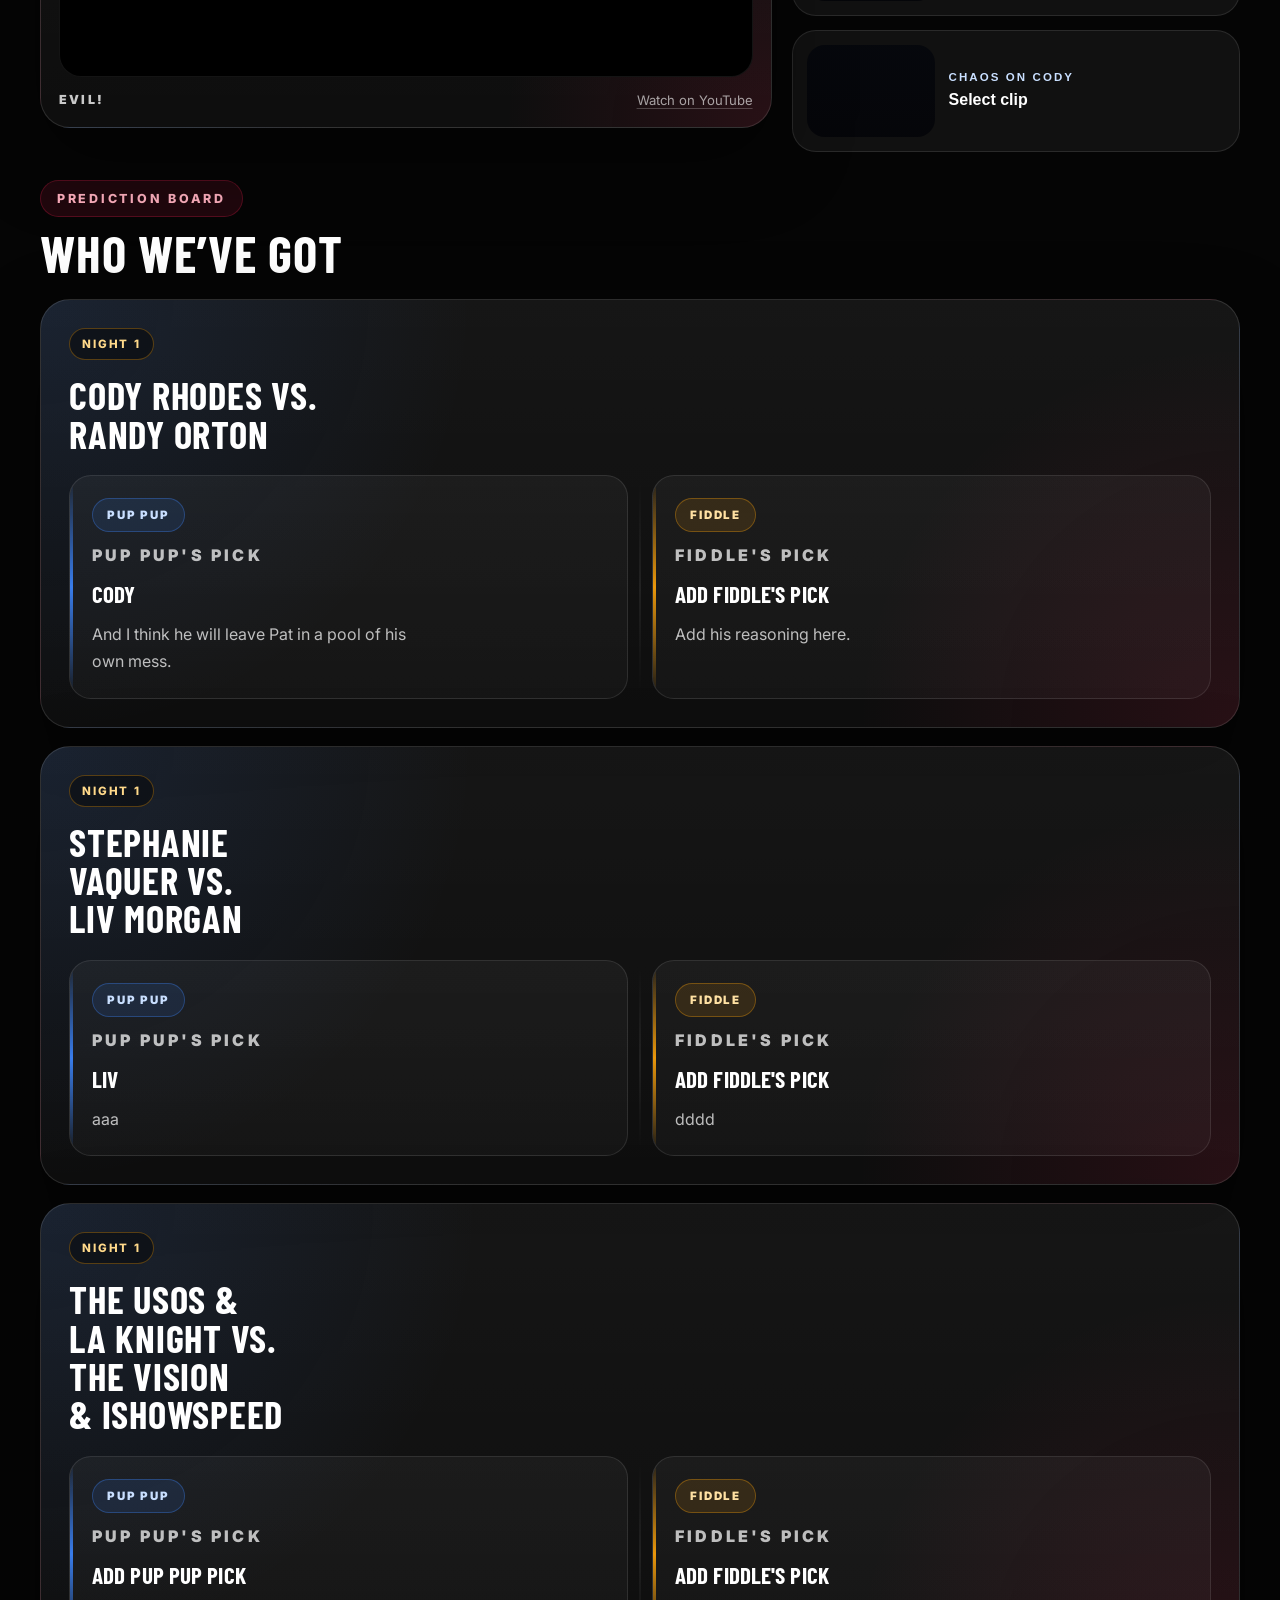
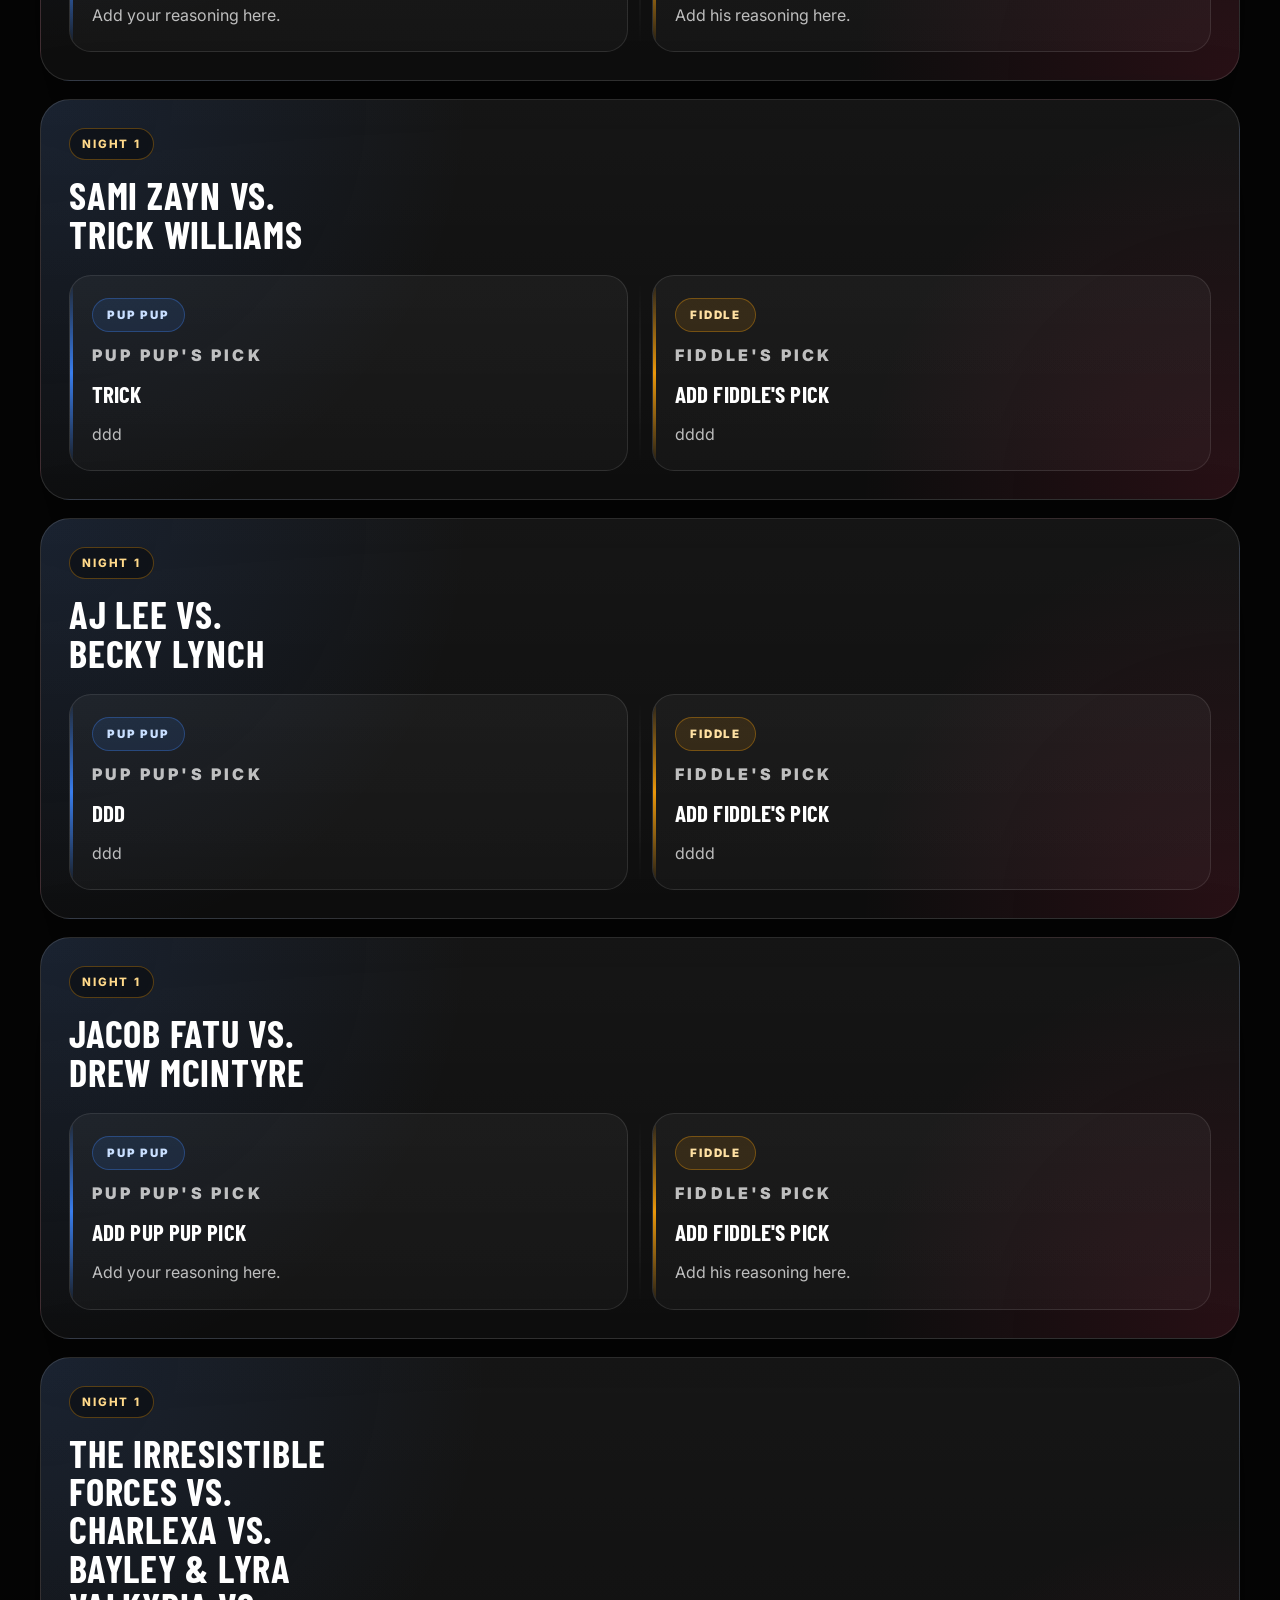
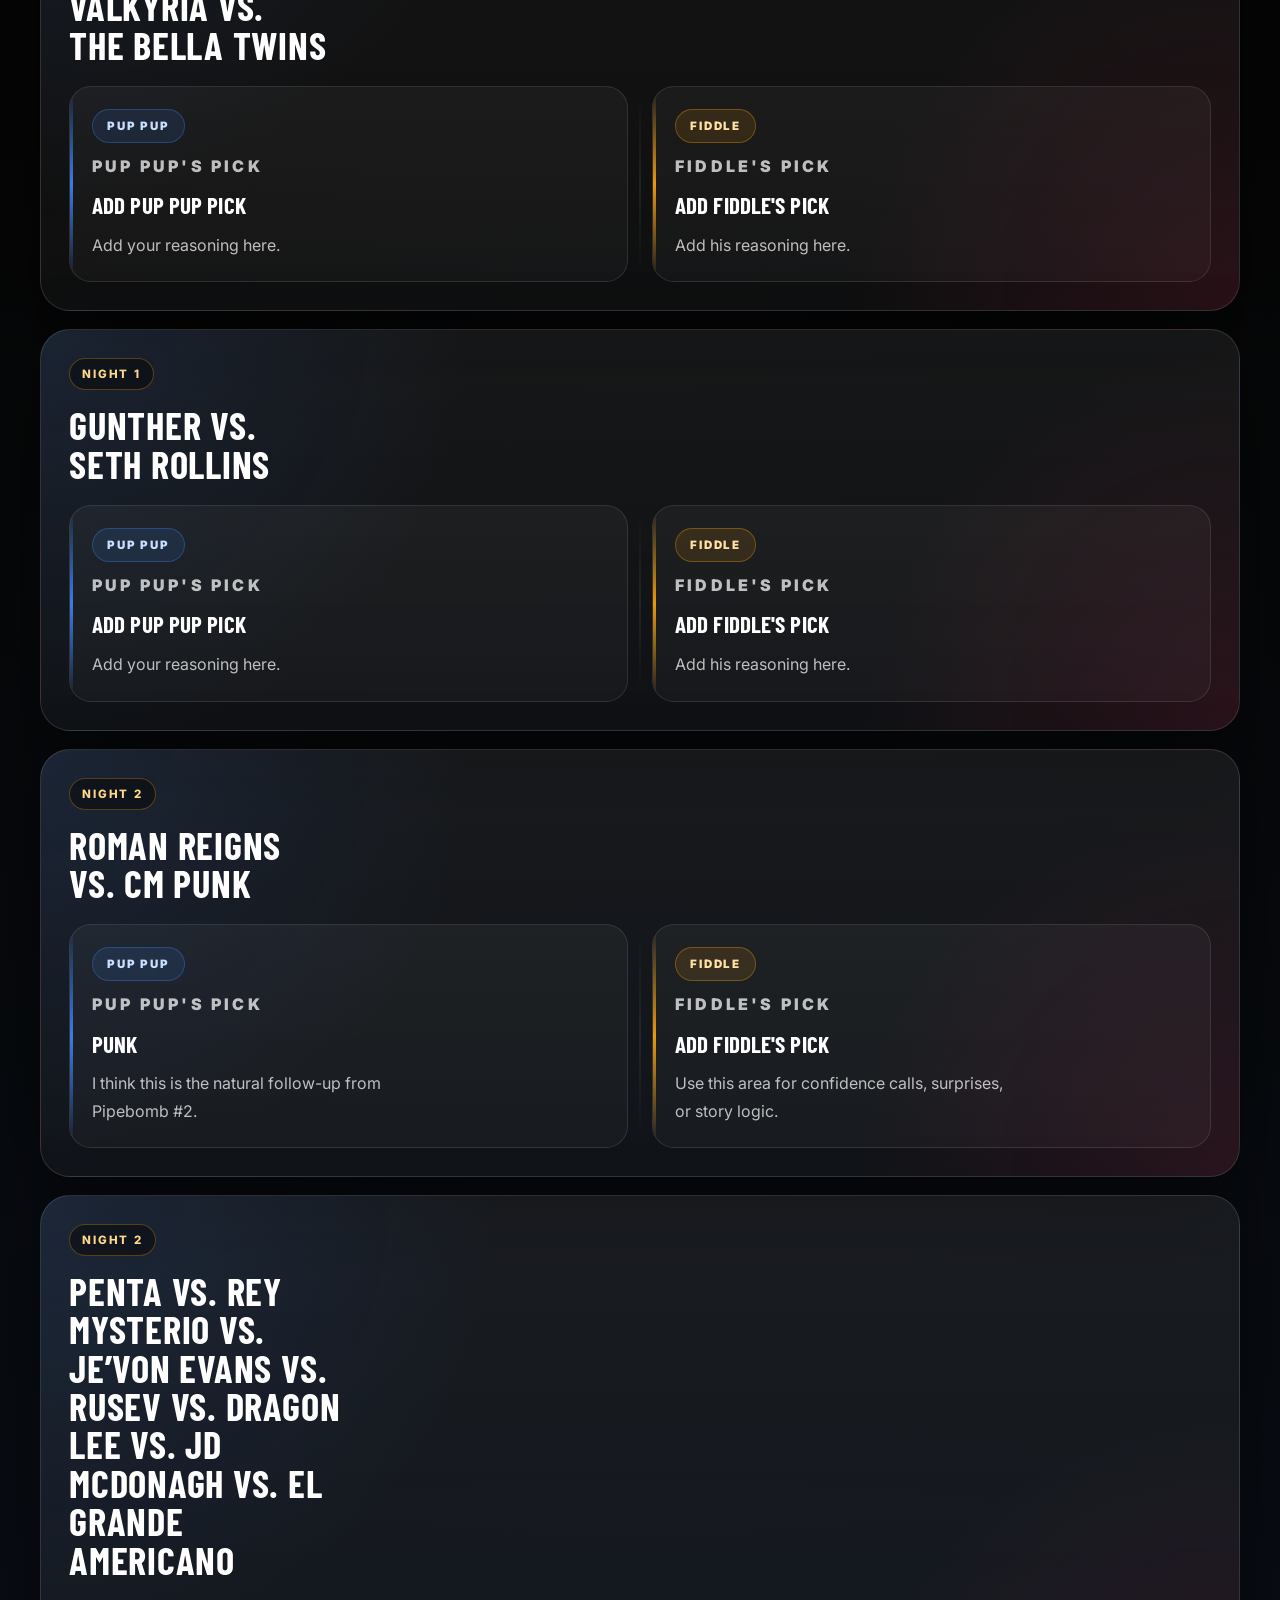
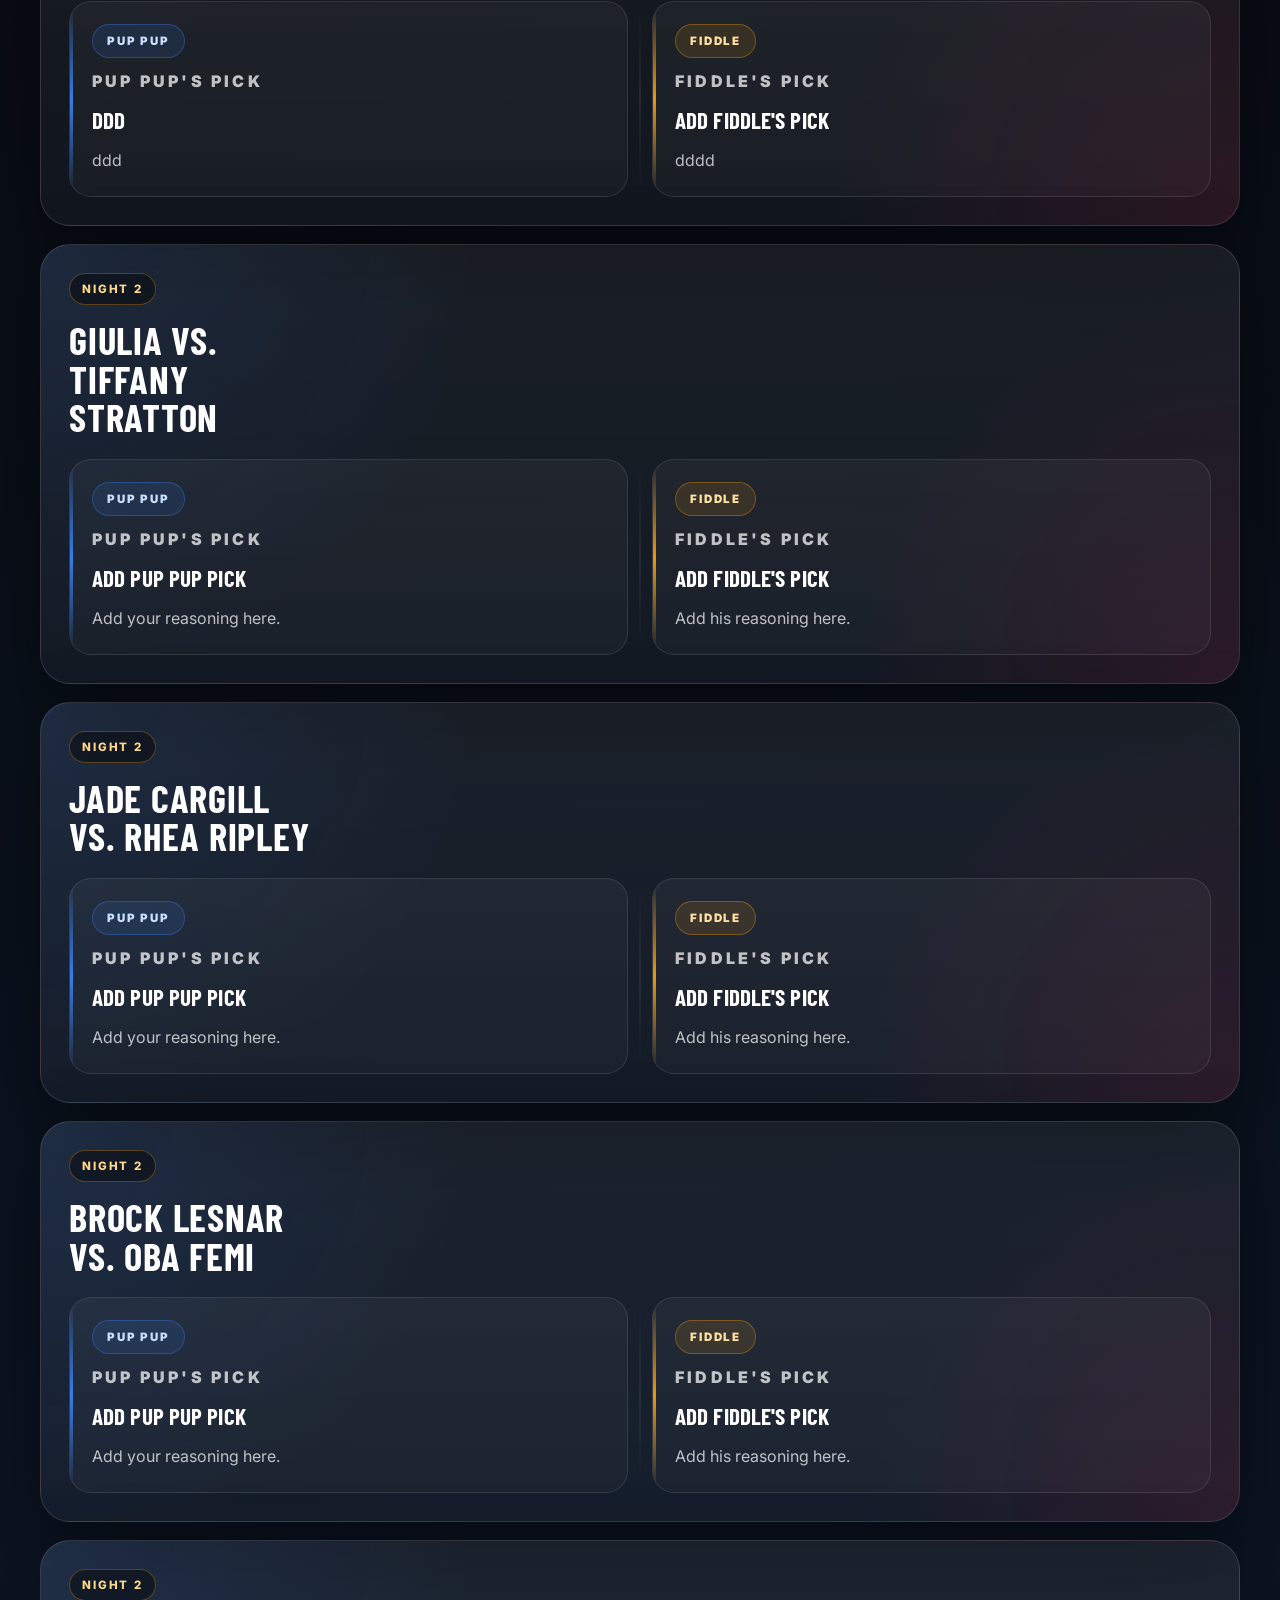
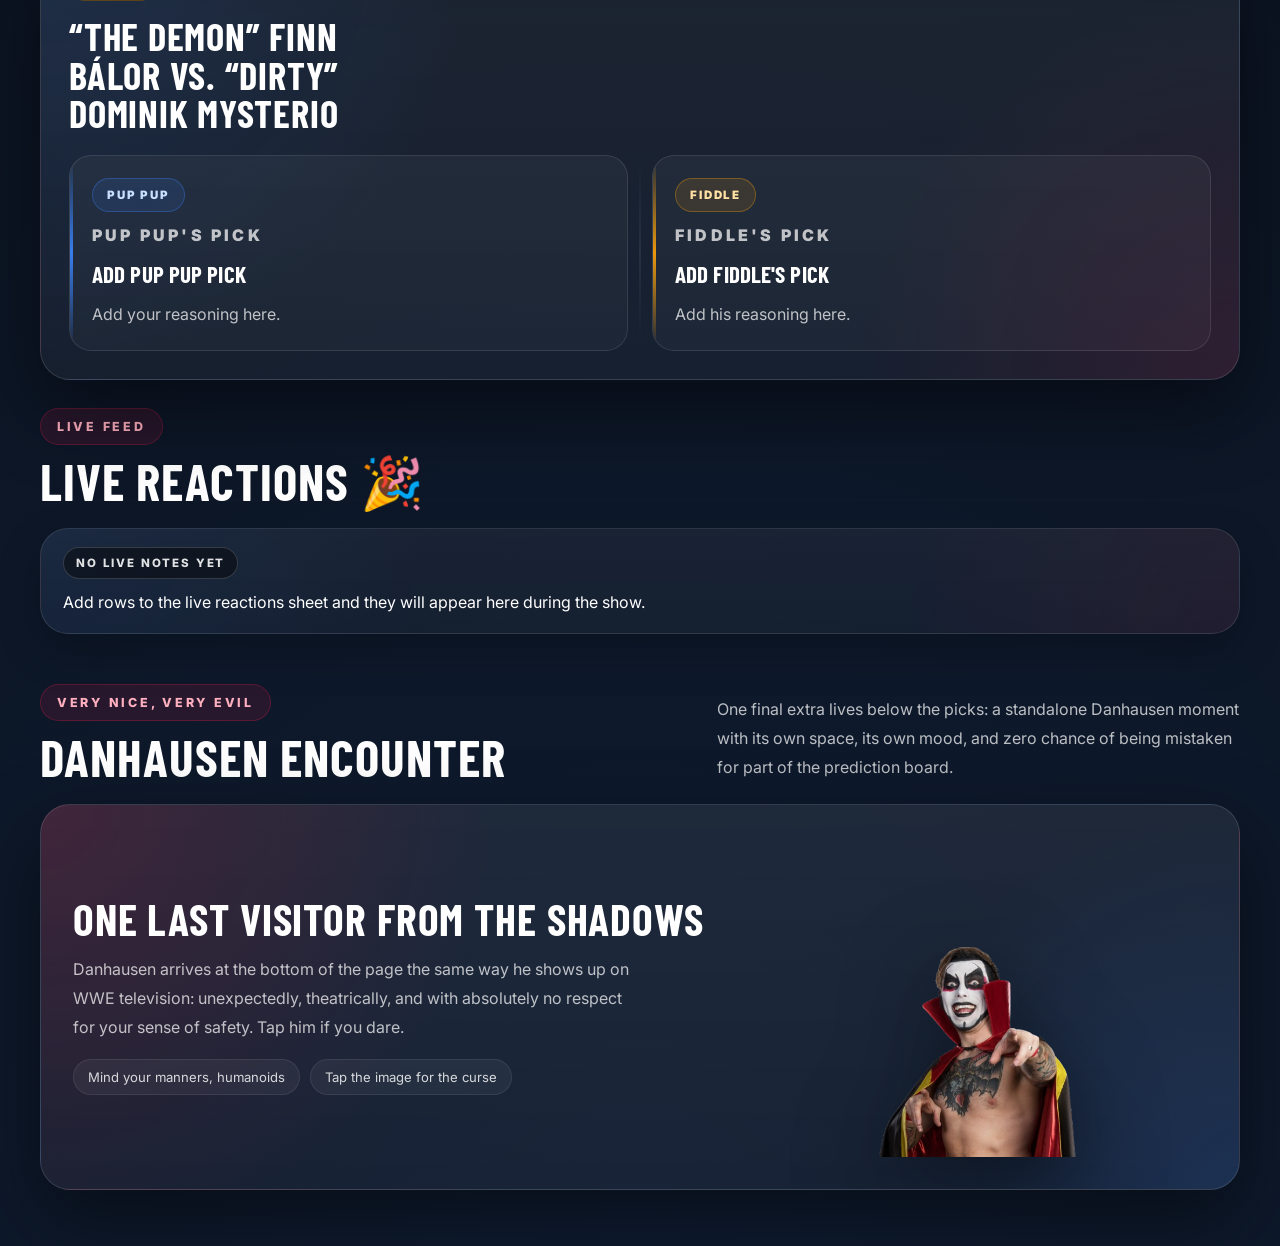
==== commit 11ca0d69: "Add Cena host spotlight" ====
--- a/index.html
+++ b/index.html
@@ -13,6 +13,7 @@
         <img src="Assets/wm42.logo.png" alt="WrestleMania 42 Las Vegas logo" class="brand-logo" />
       </a>
       <nav class="nav" aria-label="Page sections">
+        <a href="#host">Host</a>
         <a href="#night-one">Night 1</a>
         <a href="#night-two">Night 2</a>
         <a href="#experience">Extras</a>
@@ -60,6 +61,50 @@
             </div>
           </div>
         </aside>
+      </div>
+    </section>
+
+    <section class="section host-spotlight" id="host">
+      <div class="container">
+        <div class="host-spotlight-shell reveal">
+          <div class="host-spotlight-copy">
+            <div class="eyebrow host-spotlight-eyebrow">Official Host</div>
+            <h2>John Cena Is Hosting <span>WrestleMania 42</span></h2>
+            <p class="host-spotlight-lead">
+              The GOAT is back on The Grandest Stage of Them All, not as a competitor, but as the official host of WrestleMania 42.
+              With Las Vegas as the backdrop, Cena brings unmatched presence, legendary status, and headline-level energy to the biggest weekend in sports entertainment.
+            </p>
+            <div class="story-chip-row host-spotlight-chips" aria-label="John Cena host details">
+              <span class="story-chip gold">Official Host</span>
+              <span class="story-chip">WrestleMania 42</span>
+              <span class="story-chip">Las Vegas</span>
+              <span class="story-chip">Allegiant Stadium</span>
+              <span class="story-chip">April 18–19</span>
+            </div>
+            <div class="host-spotlight-actions">
+              <a
+                class="host-spotlight-cta"
+                href="https://www.wwe.com/article/john-cena-to-host-wrestlemania"
+                target="_blank"
+                rel="noopener noreferrer"
+              >
+                See the host take over Vegas
+              </a>
+              <p class="host-spotlight-micro">Respect. Hustle. Hosting.</p>
+            </div>
+          </div>
+
+          <aside class="host-spotlight-poster" aria-label="John Cena host spotlight art">
+            <div class="host-spotlight-marquee">Vegas just got Cenafied</div>
+            <div class="host-spotlight-figure">
+              <img src="Assets/Cena-5.png" alt="John Cena smiling with a WWE microphone" />
+            </div>
+            <div class="host-spotlight-caption">
+              <p class="host-spotlight-caption-kicker">The man with the mic</p>
+              <h3>You can’t see him in the match card, because he’s hosting the whole thing.</h3>
+            </div>
+          </aside>
+        </div>
       </div>
     </section>
 
--- a/styles.css
+++ b/styles.css
@@ -242,6 +242,205 @@
 
 .section {
   padding: 28px 0;
+}
+
+.host-spotlight {
+  padding-top: 22px;
+}
+
+.host-spotlight-shell {
+  position: relative;
+  display: grid;
+  grid-template-columns: minmax(0, 1.08fr) minmax(320px, 0.92fr);
+  gap: 28px;
+  padding: 32px;
+  border-radius: 36px;
+  border: 1px solid rgba(255, 255, 255, 0.12);
+  background:
+    radial-gradient(circle at top left, rgba(245, 158, 11, 0.22), transparent 26%),
+    radial-gradient(circle at top right, rgba(225, 29, 72, 0.16), transparent 30%),
+    radial-gradient(circle at bottom left, rgba(59, 130, 246, 0.14), transparent 34%),
+    linear-gradient(145deg, rgba(255,255,255,0.07), rgba(255,255,255,0.035));
+  box-shadow: 0 34px 84px rgba(0, 0, 0, 0.4);
+  overflow: hidden;
+}
+
+.host-spotlight-shell::before {
+  content: "";
+  position: absolute;
+  inset: 18px;
+  border-radius: 28px;
+  border: 1px solid rgba(255, 255, 255, 0.06);
+  pointer-events: none;
+}
+
+.host-spotlight-copy,
+.host-spotlight-poster {
+  position: relative;
+  z-index: 1;
+}
+
+.host-spotlight-copy {
+  display: grid;
+  align-content: center;
+  gap: 22px;
+}
+
+.host-spotlight-eyebrow {
+  width: fit-content;
+  background: rgba(245, 158, 11, 0.14);
+  border-color: rgba(245, 158, 11, 0.32);
+  color: #ffd48a;
+}
+
+.host-spotlight-copy h2 {
+  margin: 0;
+  max-width: 11ch;
+  font-family: "Barlow Condensed", Impact, sans-serif;
+  font-size: clamp(3rem, 6vw, 5.2rem);
+  line-height: 0.9;
+  letter-spacing: 0.01em;
+  text-transform: uppercase;
+  text-wrap: balance;
+}
+
+.host-spotlight-copy h2 span {
+  display: block;
+  color: #ffe09f;
+  text-shadow: 0 0 26px rgba(245, 158, 11, 0.22);
+}
+
+.host-spotlight-lead {
+  margin: 0;
+  max-width: 58ch;
+  color: rgba(255, 255, 255, 0.82);
+  font-size: 1.02rem;
+  line-height: 1.9;
+}
+
+.host-spotlight-chips {
+  align-items: center;
+}
+
+.host-spotlight-actions {
+  display: flex;
+  flex-wrap: wrap;
+  align-items: center;
+  gap: 16px 18px;
+}
+
+.host-spotlight-cta {
+  display: inline-flex;
+  align-items: center;
+  justify-content: center;
+  min-height: 50px;
+  padding: 0 22px;
+  border-radius: 999px;
+  border: 1px solid rgba(245, 158, 11, 0.34);
+  background: linear-gradient(180deg, rgba(245, 158, 11, 0.2), rgba(245, 158, 11, 0.1));
+  color: #fff1c8;
+  font-size: 0.8rem;
+  font-weight: 900;
+  letter-spacing: 0.14em;
+  text-transform: uppercase;
+  box-shadow: 0 18px 40px rgba(245, 158, 11, 0.14);
+  transition: transform 0.2s ease, background 0.2s ease, border-color 0.2s ease;
+}
+
+.host-spotlight-cta:hover {
+  transform: translateY(-1px);
+  border-color: rgba(245, 158, 11, 0.5);
+  background: linear-gradient(180deg, rgba(245, 158, 11, 0.28), rgba(245, 158, 11, 0.14));
+}
+
+.host-spotlight-micro {
+  margin: 0;
+  color: rgba(255, 255, 255, 0.62);
+  font-size: 0.8rem;
+  font-weight: 900;
+  letter-spacing: 0.16em;
+  text-transform: uppercase;
+}
+
+.host-spotlight-poster {
+  display: grid;
+  align-content: end;
+  gap: 18px;
+  min-height: 100%;
+  padding: 22px;
+  border-radius: 28px;
+  border: 1px solid rgba(255, 255, 255, 0.1);
+  background:
+    radial-gradient(circle at top, rgba(255, 255, 255, 0.14), transparent 28%),
+    linear-gradient(180deg, rgba(255,255,255,0.08), rgba(255,255,255,0.03));
+  overflow: hidden;
+}
+
+.host-spotlight-marquee {
+  width: fit-content;
+  padding: 10px 16px;
+  border-radius: 999px;
+  border: 1px solid rgba(255, 255, 255, 0.14);
+  background: rgba(255, 255, 255, 0.06);
+  color: rgba(255, 255, 255, 0.82);
+  font-size: 0.74rem;
+  font-weight: 900;
+  letter-spacing: 0.16em;
+  text-transform: uppercase;
+}
+
+.host-spotlight-figure {
+  position: relative;
+  display: flex;
+  align-items: end;
+  justify-content: center;
+  min-height: 320px;
+  margin: -8px -8px 0;
+}
+
+.host-spotlight-figure::before {
+  content: "";
+  position: absolute;
+  inset: auto 8% 6% 8%;
+  height: 64%;
+  border-radius: 999px;
+  background: radial-gradient(circle, rgba(245, 158, 11, 0.26), rgba(245, 158, 11, 0) 70%);
+  filter: blur(18px);
+}
+
+.host-spotlight-figure img {
+  position: relative;
+  z-index: 1;
+  display: block;
+  width: min(100%, 430px);
+  height: auto;
+  object-fit: contain;
+  filter: drop-shadow(0 28px 40px rgba(0, 0, 0, 0.38));
+}
+
+.host-spotlight-caption {
+  display: grid;
+  gap: 8px;
+  max-width: 34ch;
+}
+
+.host-spotlight-caption-kicker {
+  margin: 0;
+  color: rgba(255, 255, 255, 0.58);
+  font-size: 0.72rem;
+  font-weight: 900;
+  letter-spacing: 0.16em;
+  text-transform: uppercase;
+}
+
+.host-spotlight-caption h3 {
+  margin: 0;
+  font-family: "Barlow Condensed", Impact, sans-serif;
+  font-size: clamp(1.7rem, 2.8vw, 2.4rem);
+  line-height: 1;
+  letter-spacing: 0.01em;
+  text-transform: uppercase;
+  text-wrap: balance;
 }
 
 .section-head {
@@ -1523,6 +1722,15 @@
     grid-template-columns: 1fr;
   }
 
+  .host-spotlight-shell {
+    grid-template-columns: 1fr;
+    gap: 22px;
+  }
+
+  .host-spotlight-copy h2 {
+    max-width: 12ch;
+  }
+
   .detail-grid {
     grid-template-columns: 1fr 1fr;
   }
@@ -1621,6 +1829,52 @@
     padding-top: 36px;
   }
 
+  .host-spotlight-shell {
+    padding: 22px;
+    border-radius: 30px;
+  }
+
+  .host-spotlight-shell::before {
+    inset: 14px;
+    border-radius: 22px;
+  }
+
+  .host-spotlight-copy {
+    gap: 18px;
+  }
+
+  .host-spotlight-copy h2 {
+    font-size: clamp(2.5rem, 14vw, 4rem);
+    max-width: none;
+  }
+
+  .host-spotlight-lead {
+    font-size: 0.98rem;
+    line-height: 1.78;
+  }
+
+  .host-spotlight-actions {
+    align-items: start;
+  }
+
+  .host-spotlight-cta {
+    width: 100%;
+    justify-content: center;
+  }
+
+  .host-spotlight-poster {
+    padding: 18px;
+    gap: 14px;
+  }
+
+  .host-spotlight-figure {
+    min-height: 260px;
+  }
+
+  .host-spotlight-caption h3 {
+    font-size: clamp(1.5rem, 8vw, 2rem);
+  }
+
   .detail-grid {
     grid-template-columns: 1fr;
   }
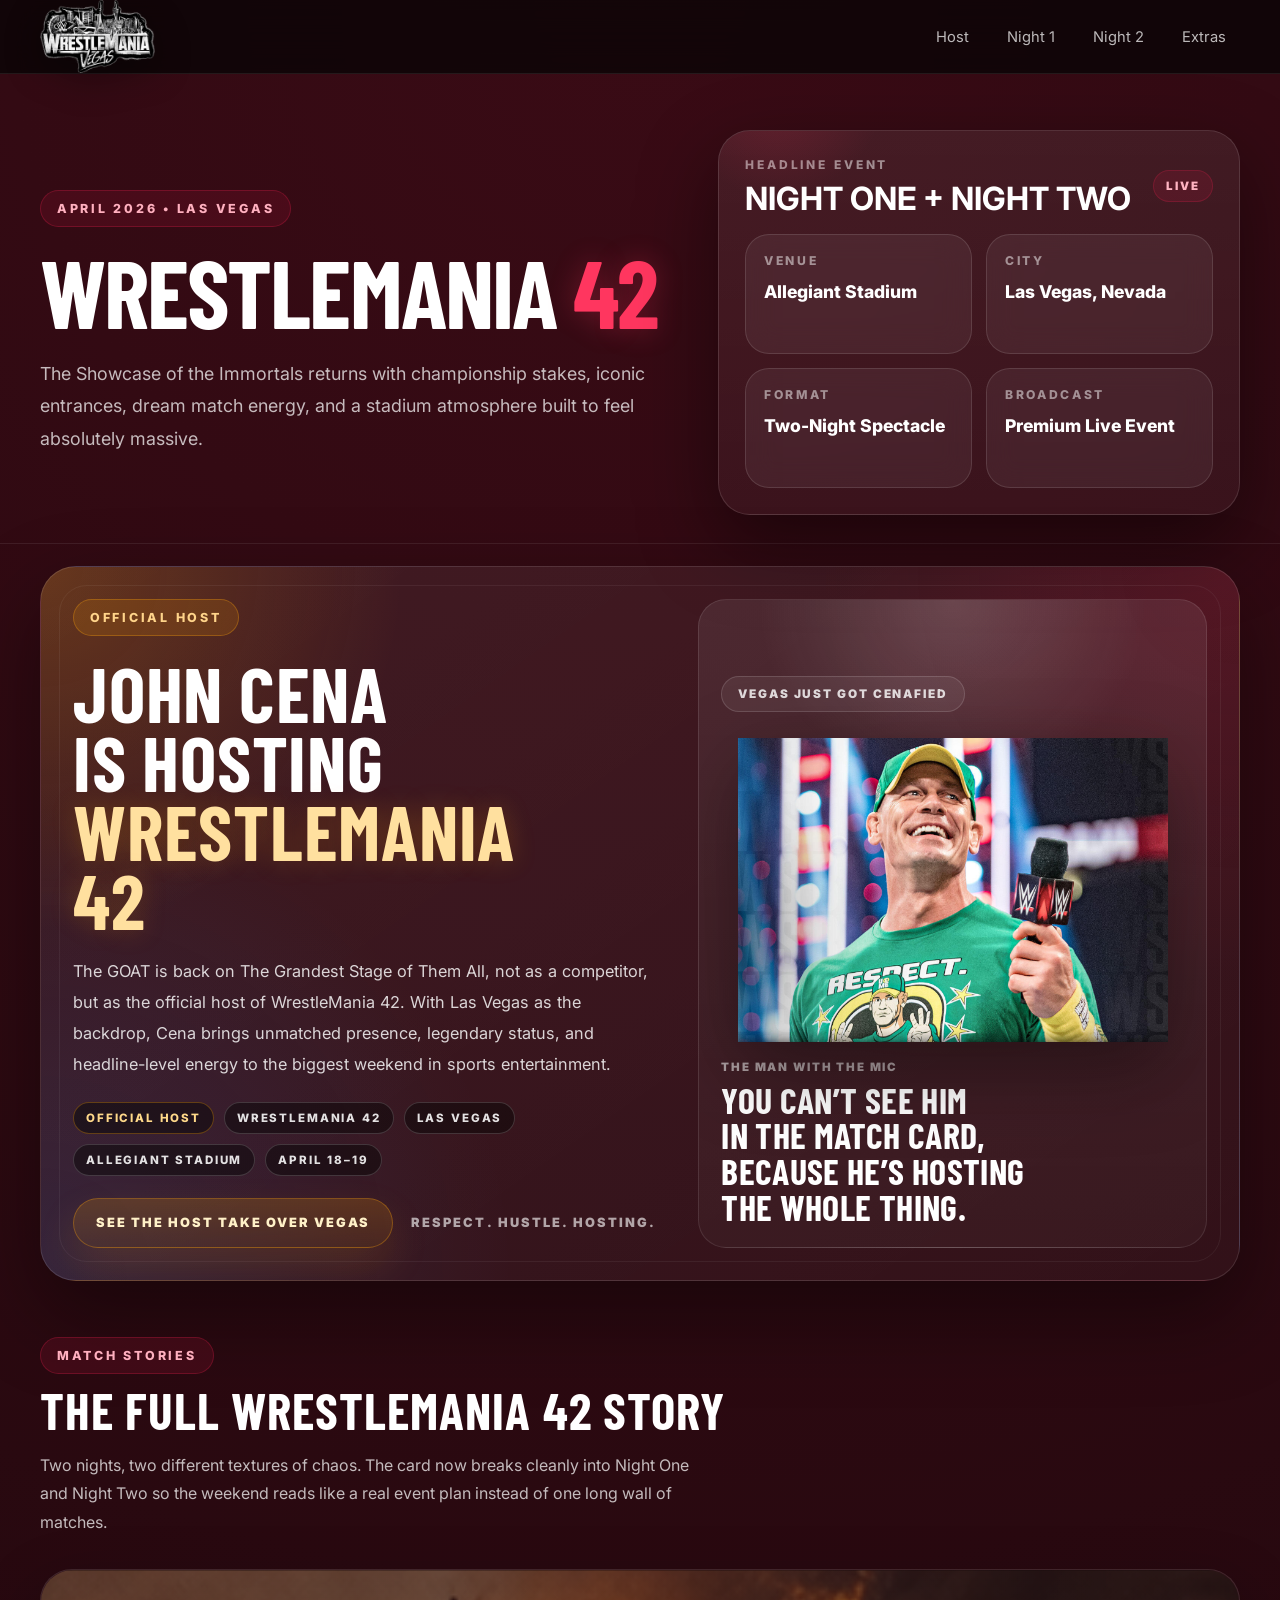
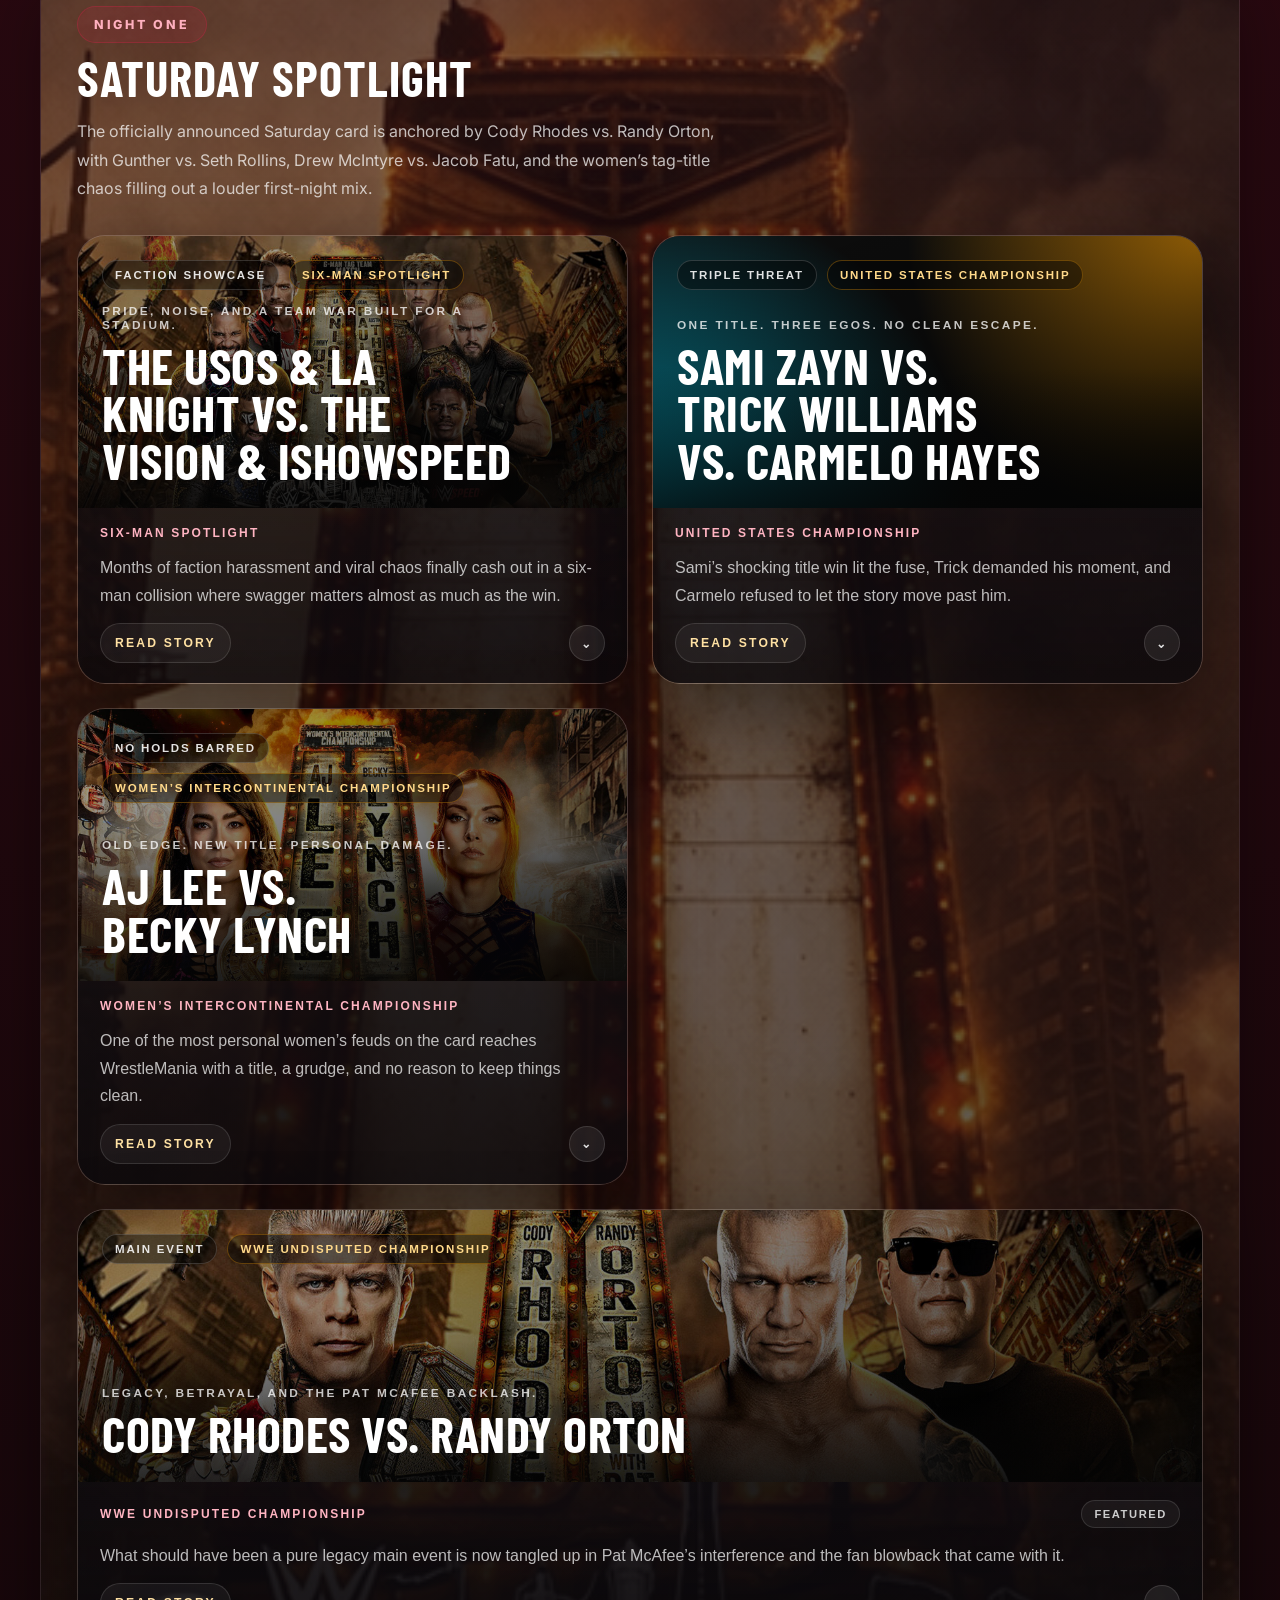
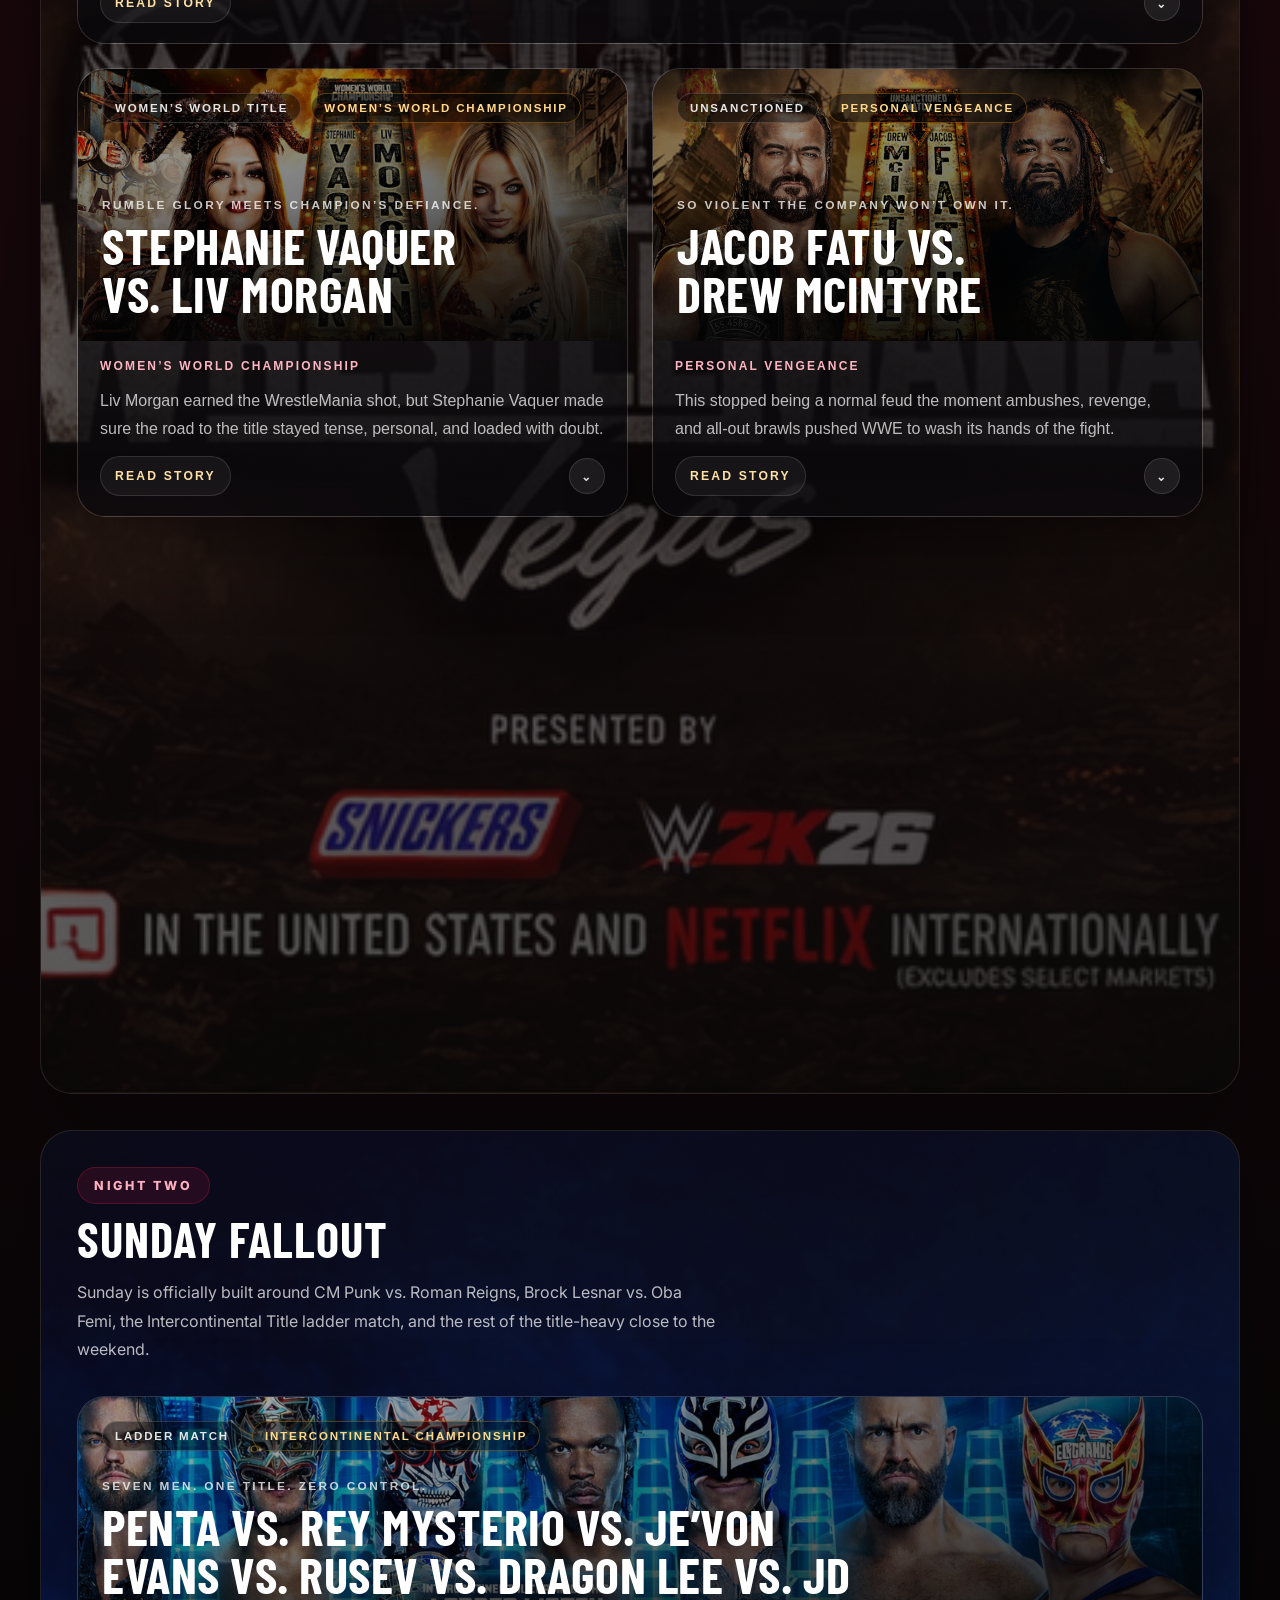
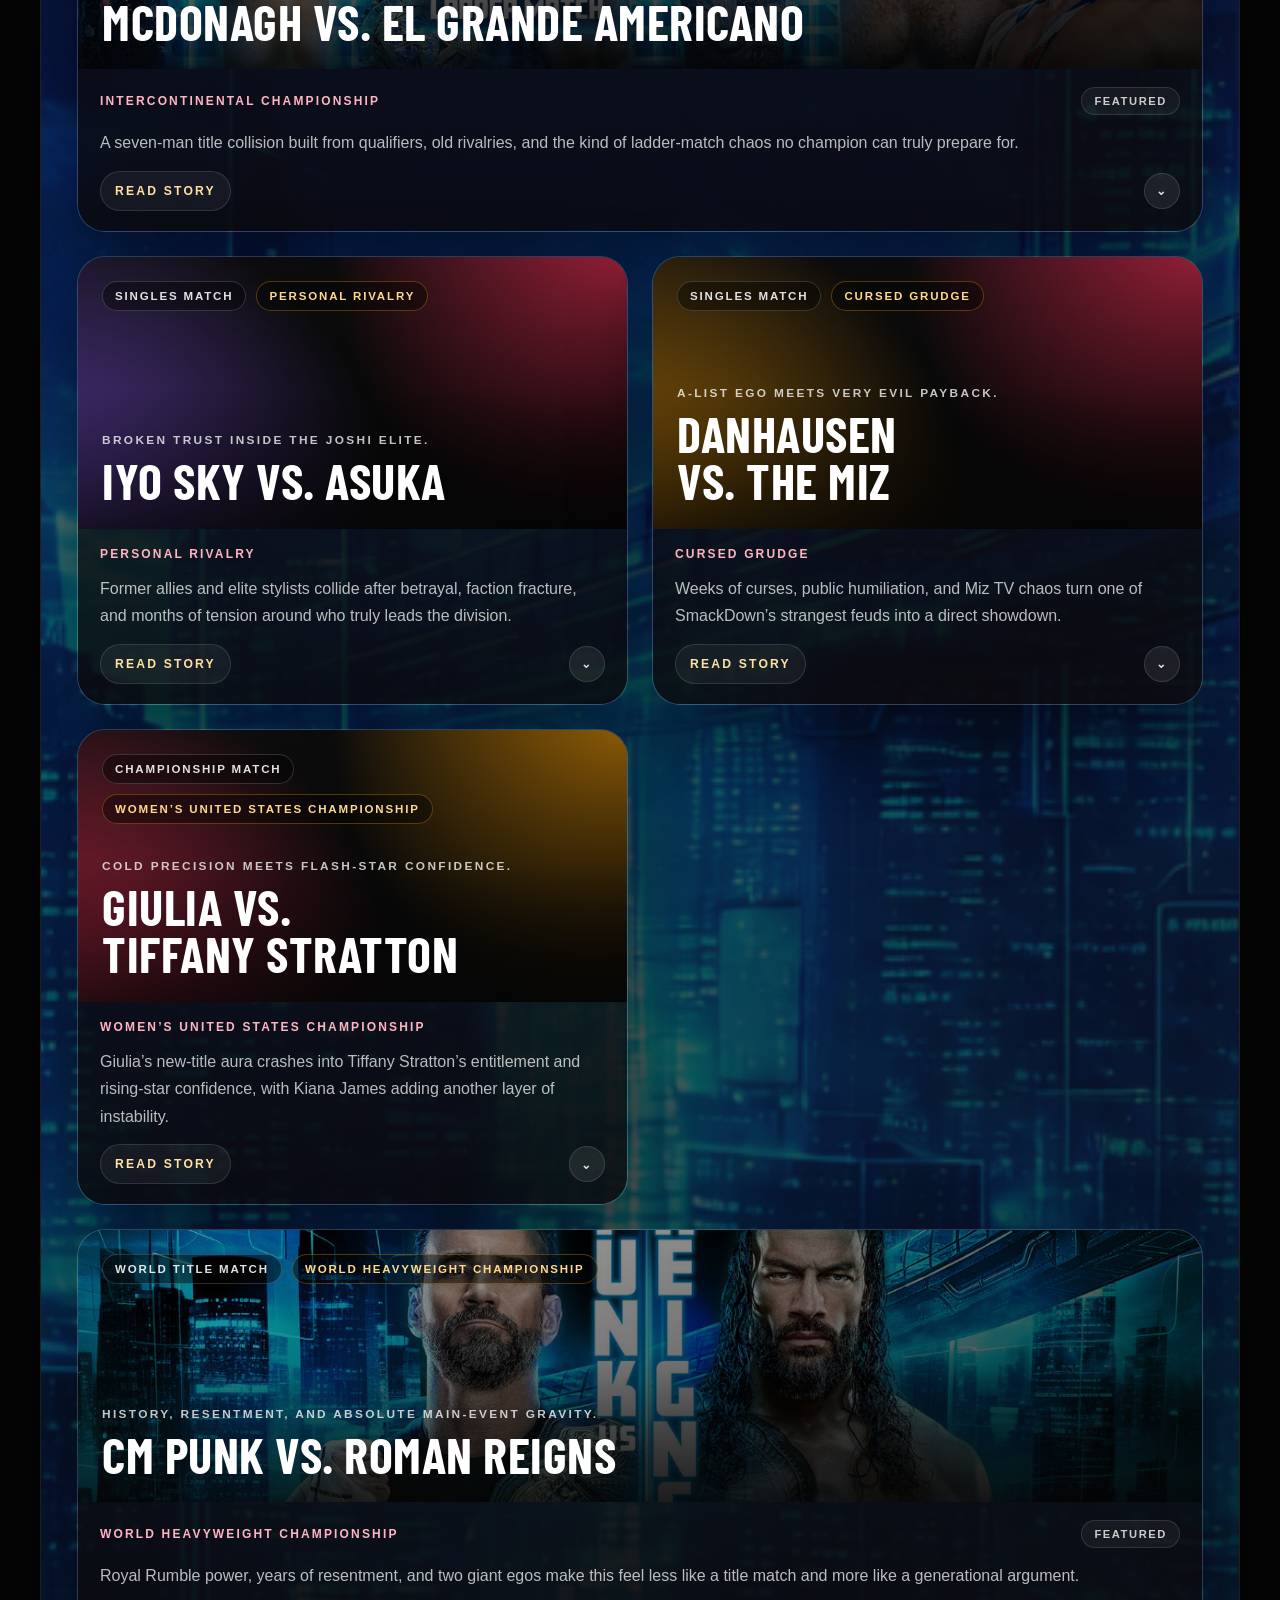
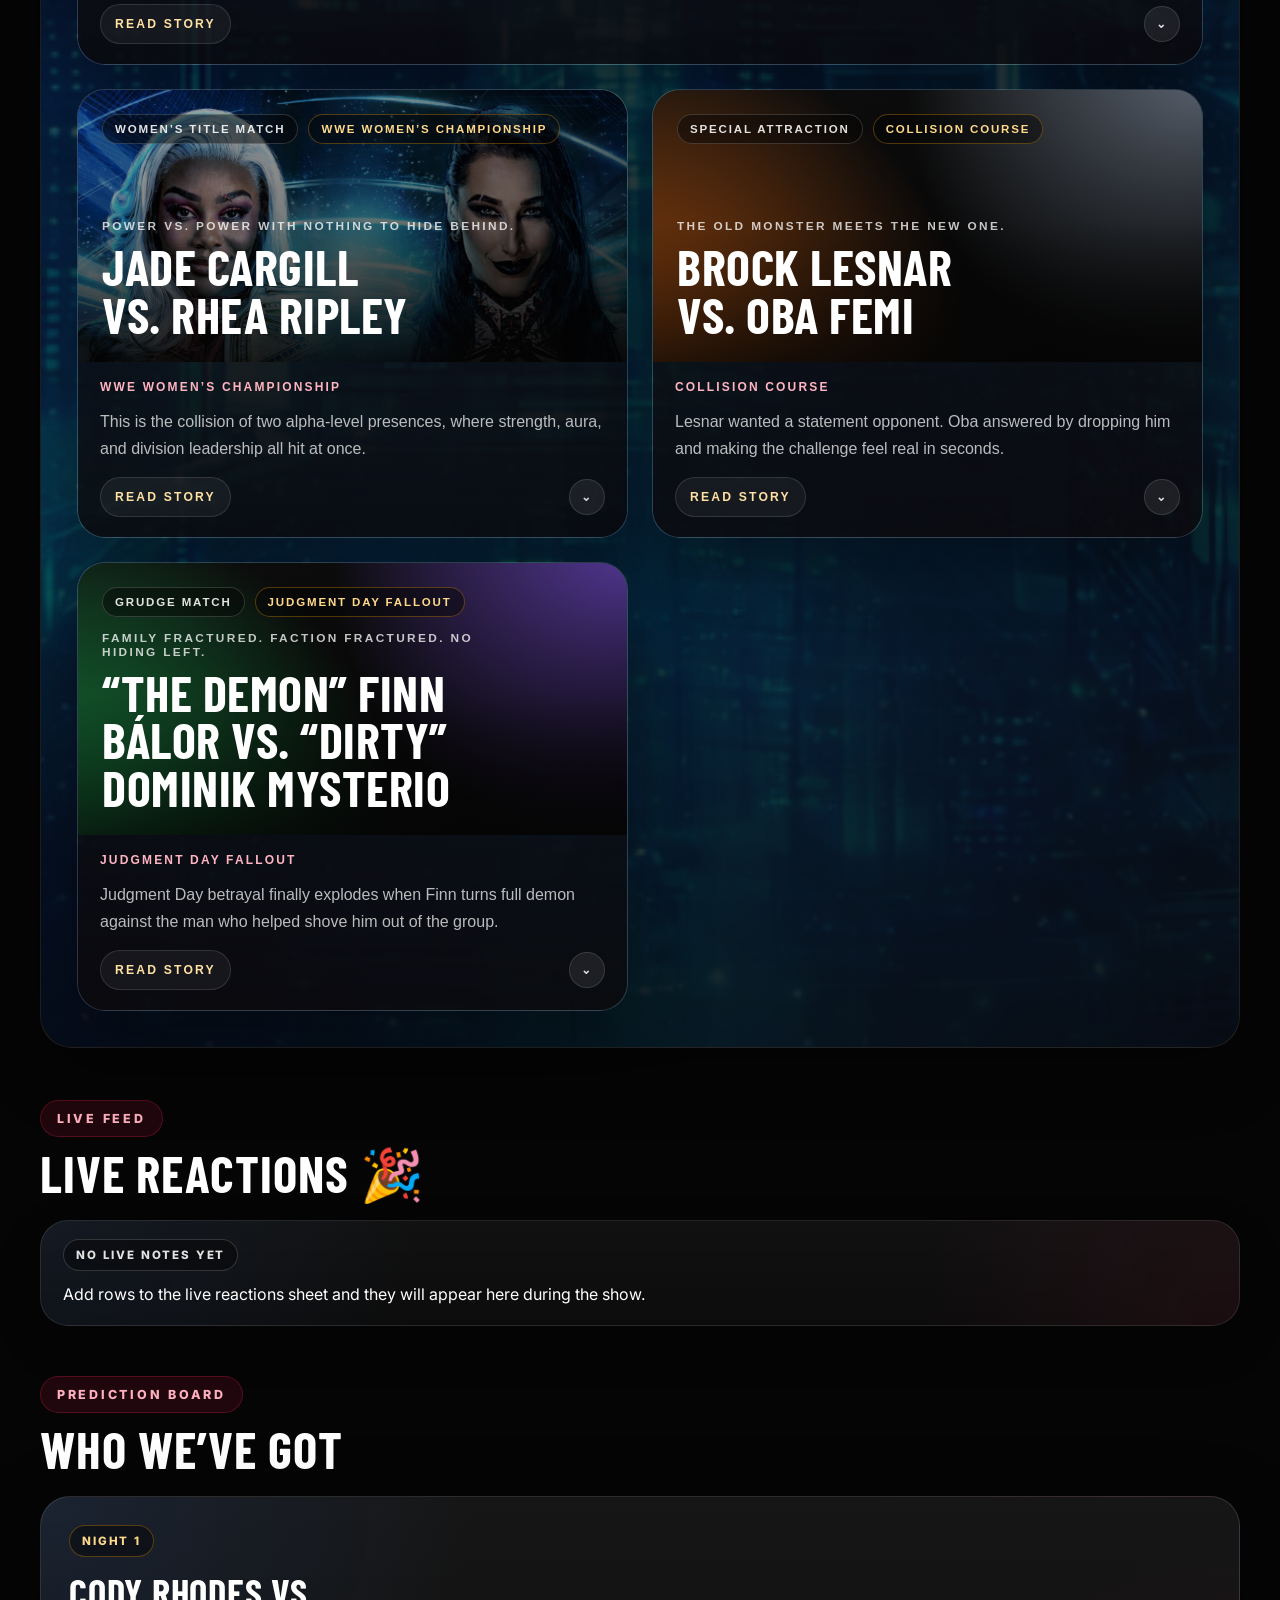
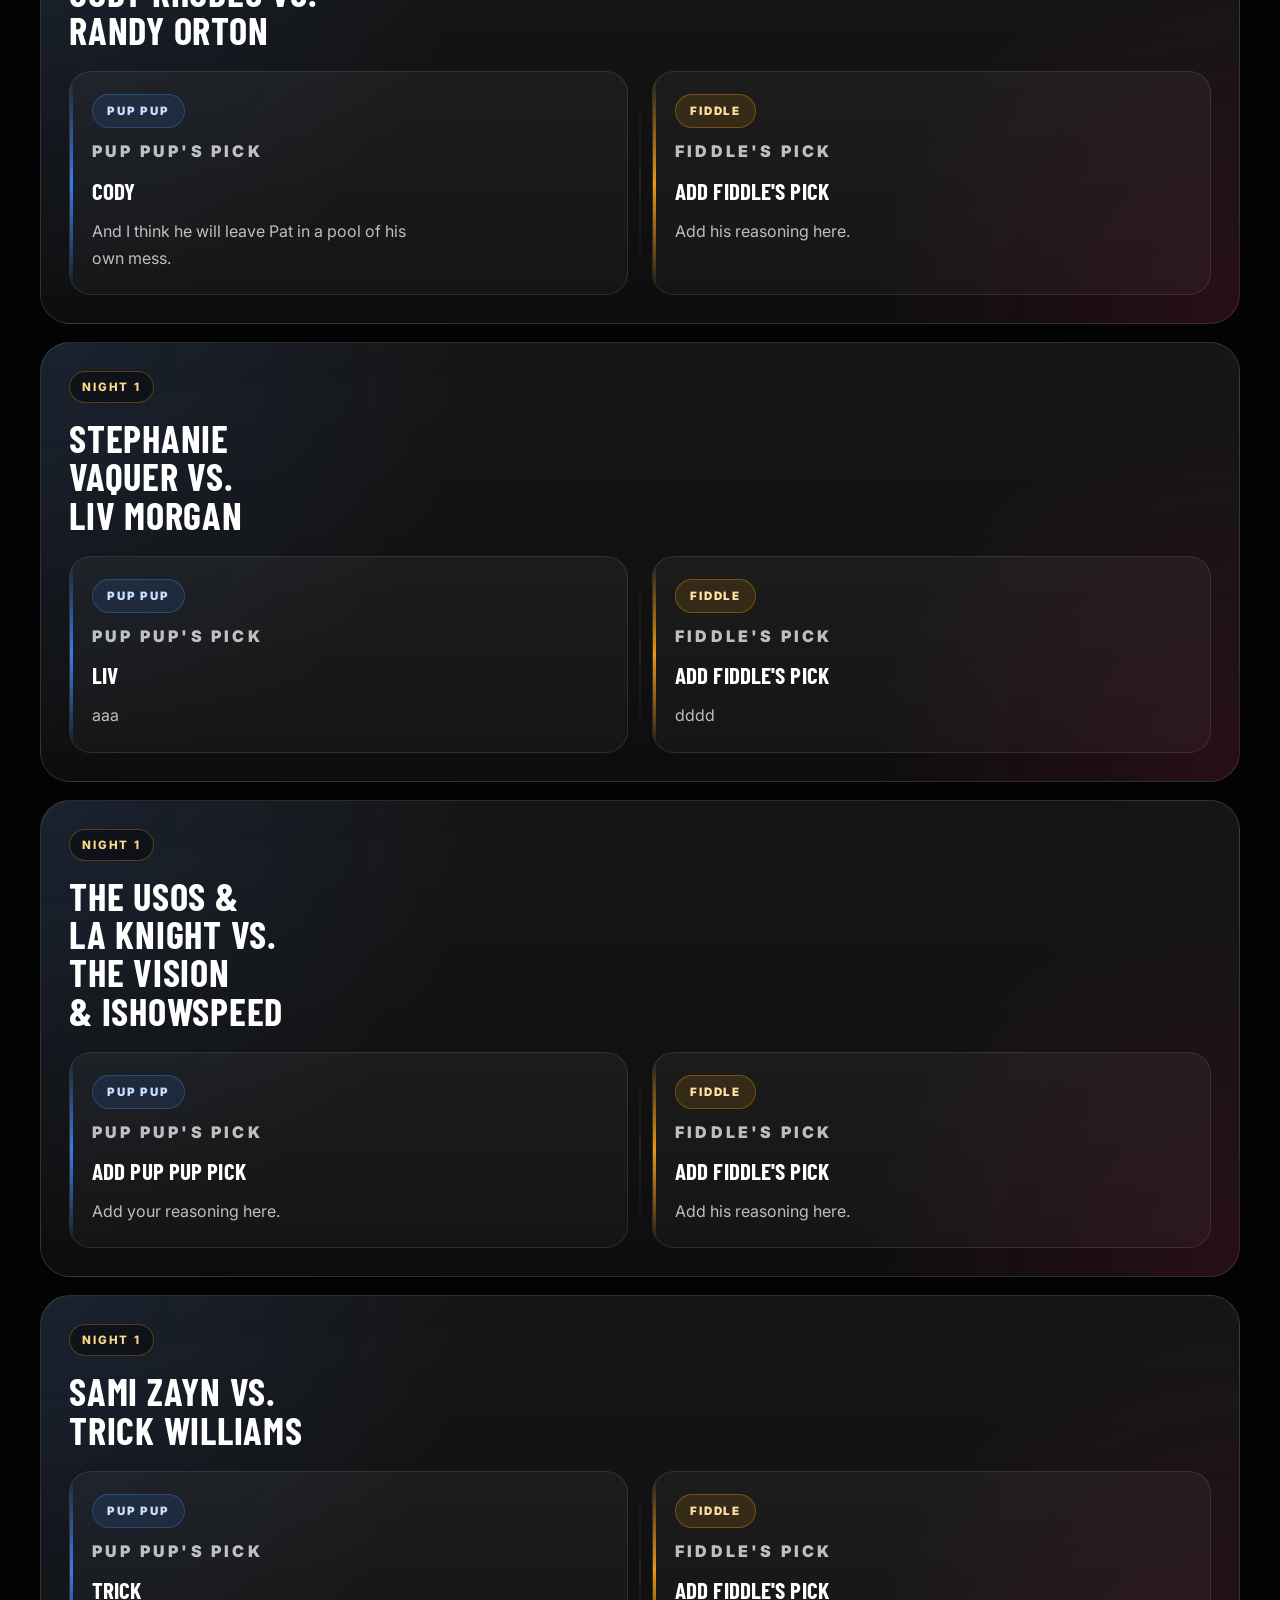
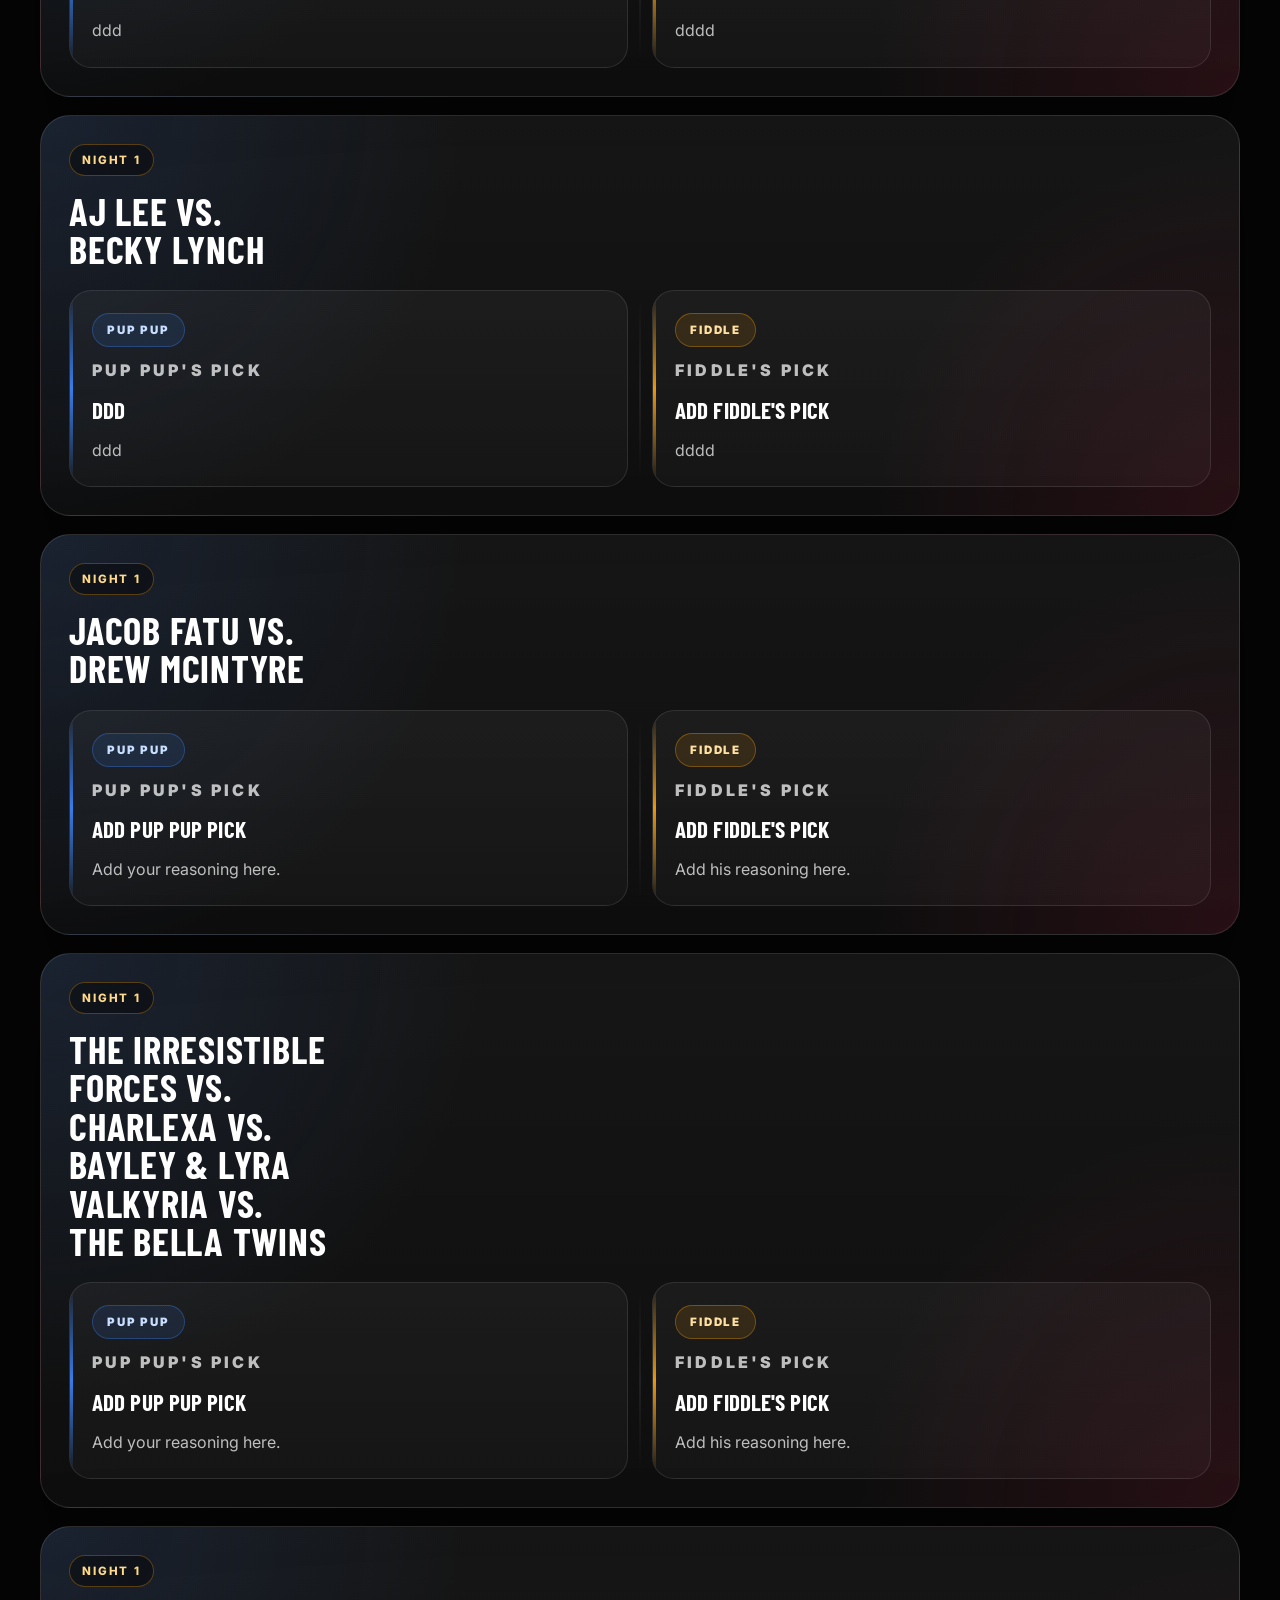
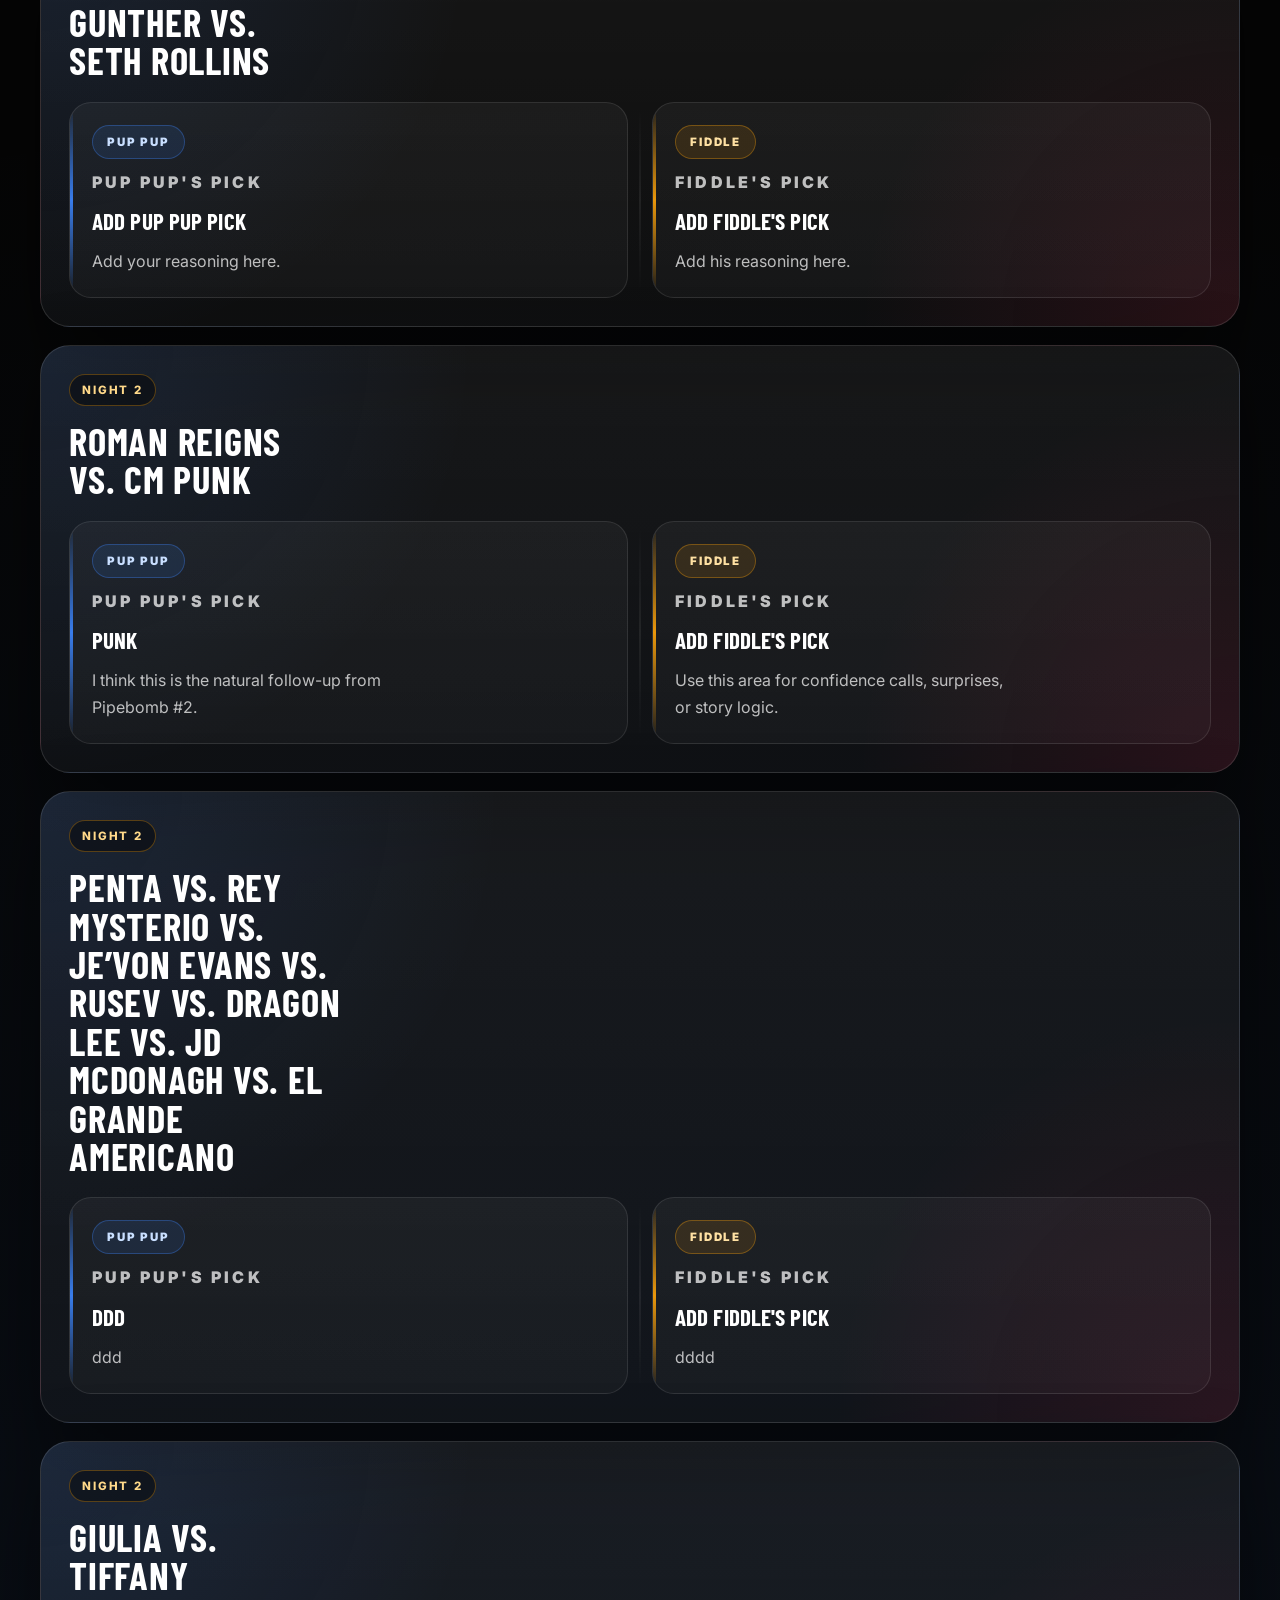
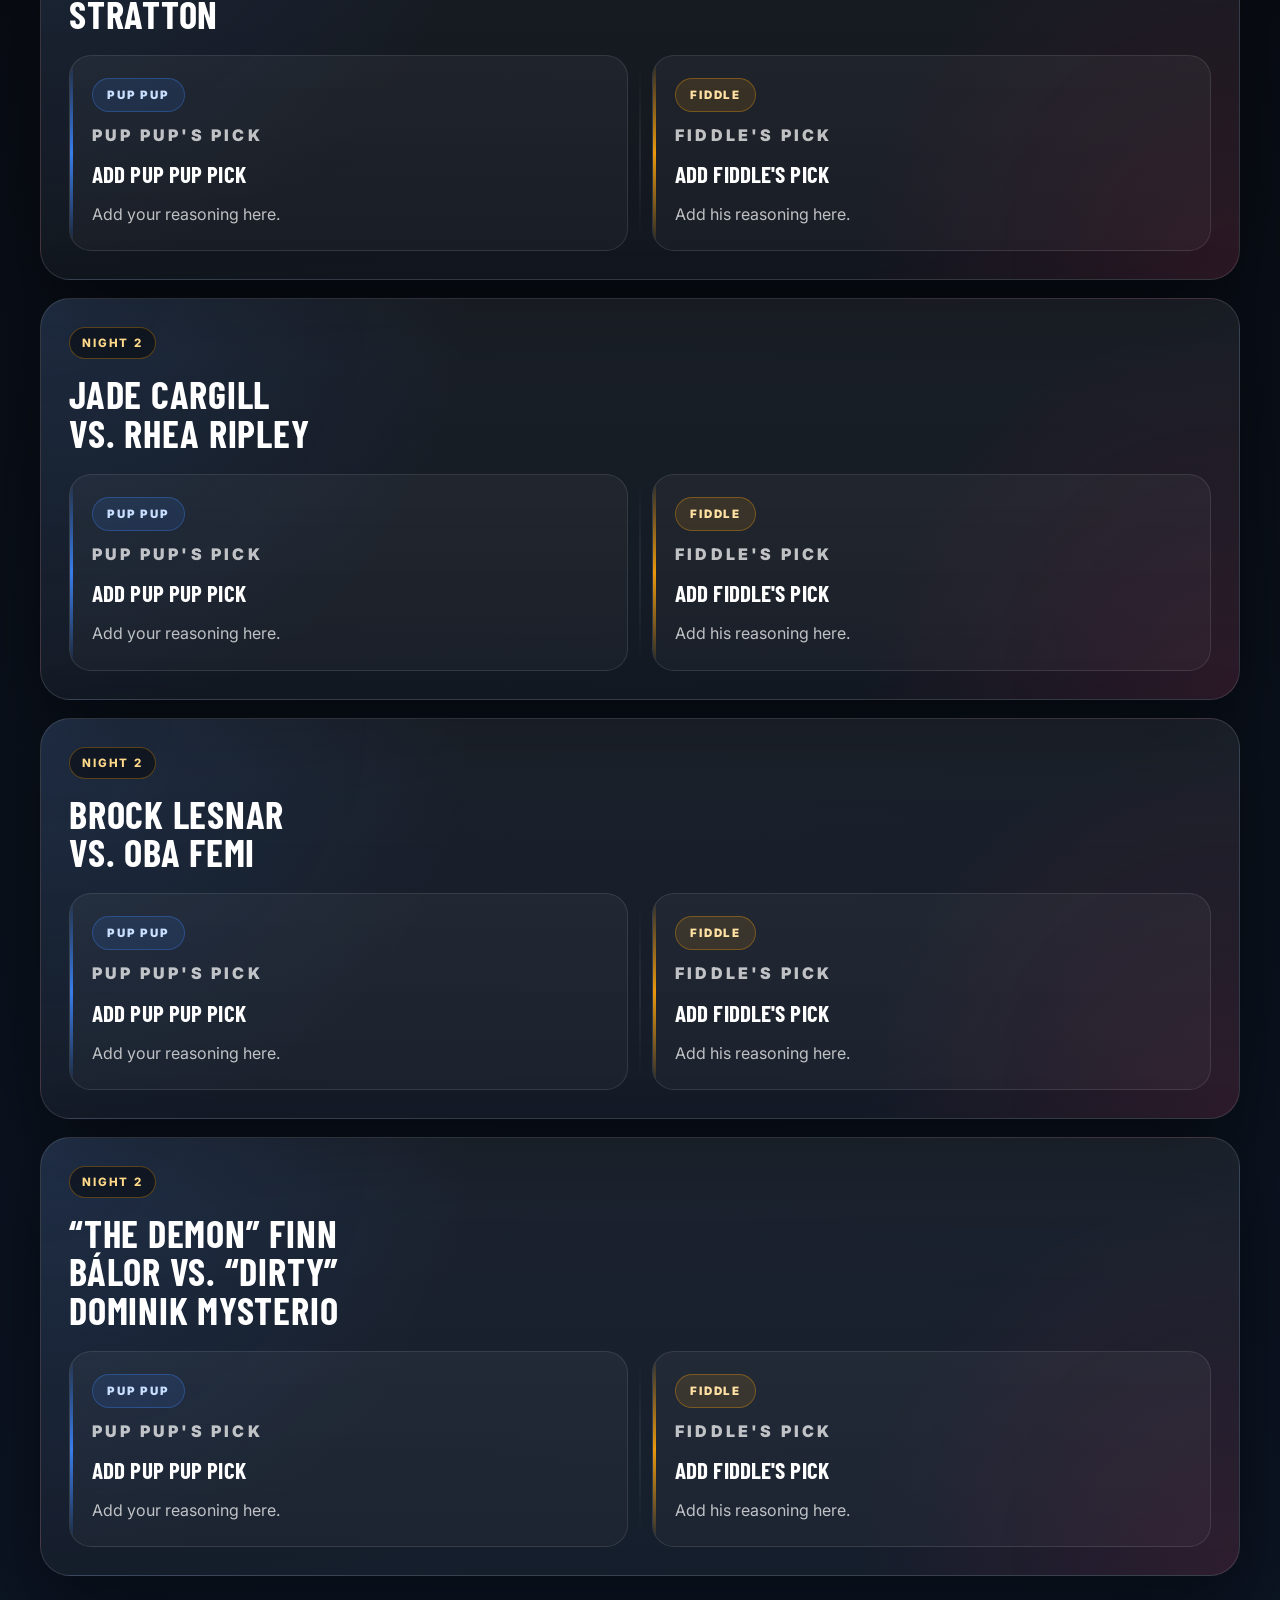
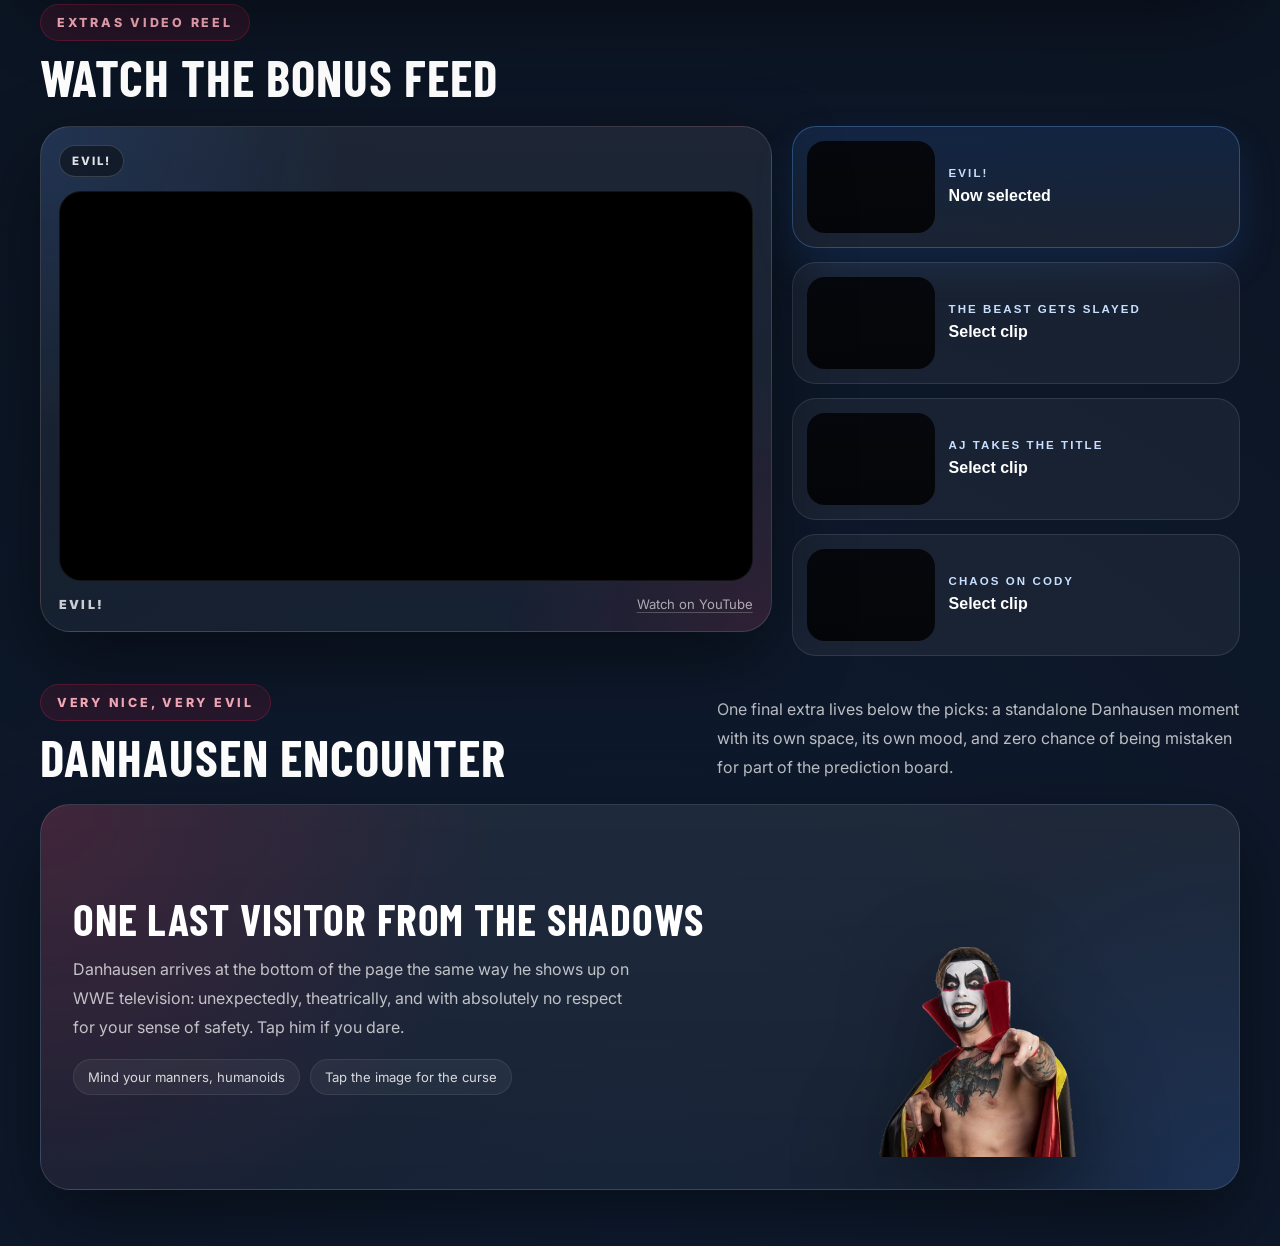
==== commit 44812eae: "Reorder extras sections" ====
--- a/index.html
+++ b/index.html
@@ -122,29 +122,6 @@
 
     <section class="curse-section" id="experience">
       <div class="container">
-        <div class="extras-media" id="extrasMedia">
-          <div class="extras-media-header">
-            <div>
-              <div class="eyebrow">Extras Video Reel</div>
-              <h2>Watch The Bonus Feed</h2>
-            </div>
-          </div>
-          <div class="extras-media-shell">
-            <div id="extrasFeature" aria-live="polite"></div>
-            <div class="extras-rail" id="extrasRail" role="tablist" aria-label="Extras video selection"></div>
-          </div>
-        </div>
-
-        <div class="predictions-board" id="predictionsBoard">
-          <div class="predictions-board-header">
-            <div>
-              <div class="eyebrow">Prediction Board</div>
-              <h2>Who We’ve Got</h2>
-            </div>
-          </div>
-          <div class="predictions-list" id="predictionsList" aria-label="WrestleMania predictions"></div>
-        </div>
-
         <div class="live-reactions" id="liveReactions">
           <div class="live-reactions-header">
         <div>
@@ -154,6 +131,29 @@
       </div>
           <div class="live-reactions-featured" id="liveReactionsFeatured" aria-label="Featured live reaction"></div>
           <div class="live-reactions-timeline" id="liveReactionsTimeline" aria-label="Live reactions timeline"></div>
+        </div>
+
+        <div class="predictions-board" id="predictionsBoard">
+          <div class="predictions-board-header">
+            <div>
+              <div class="eyebrow">Prediction Board</div>
+              <h2>Who We’ve Got</h2>
+            </div>
+          </div>
+          <div class="predictions-list" id="predictionsList" aria-label="WrestleMania predictions"></div>
+        </div>
+
+        <div class="extras-media" id="extrasMedia">
+          <div class="extras-media-header">
+            <div>
+              <div class="eyebrow">Extras Video Reel</div>
+              <h2>Watch The Bonus Feed</h2>
+            </div>
+          </div>
+          <div class="extras-media-shell">
+            <div id="extrasFeature" aria-live="polite"></div>
+            <div class="extras-rail" id="extrasRail" role="tablist" aria-label="Extras video selection"></div>
+          </div>
         </div>
 
         <div class="extras-easter-egg">
